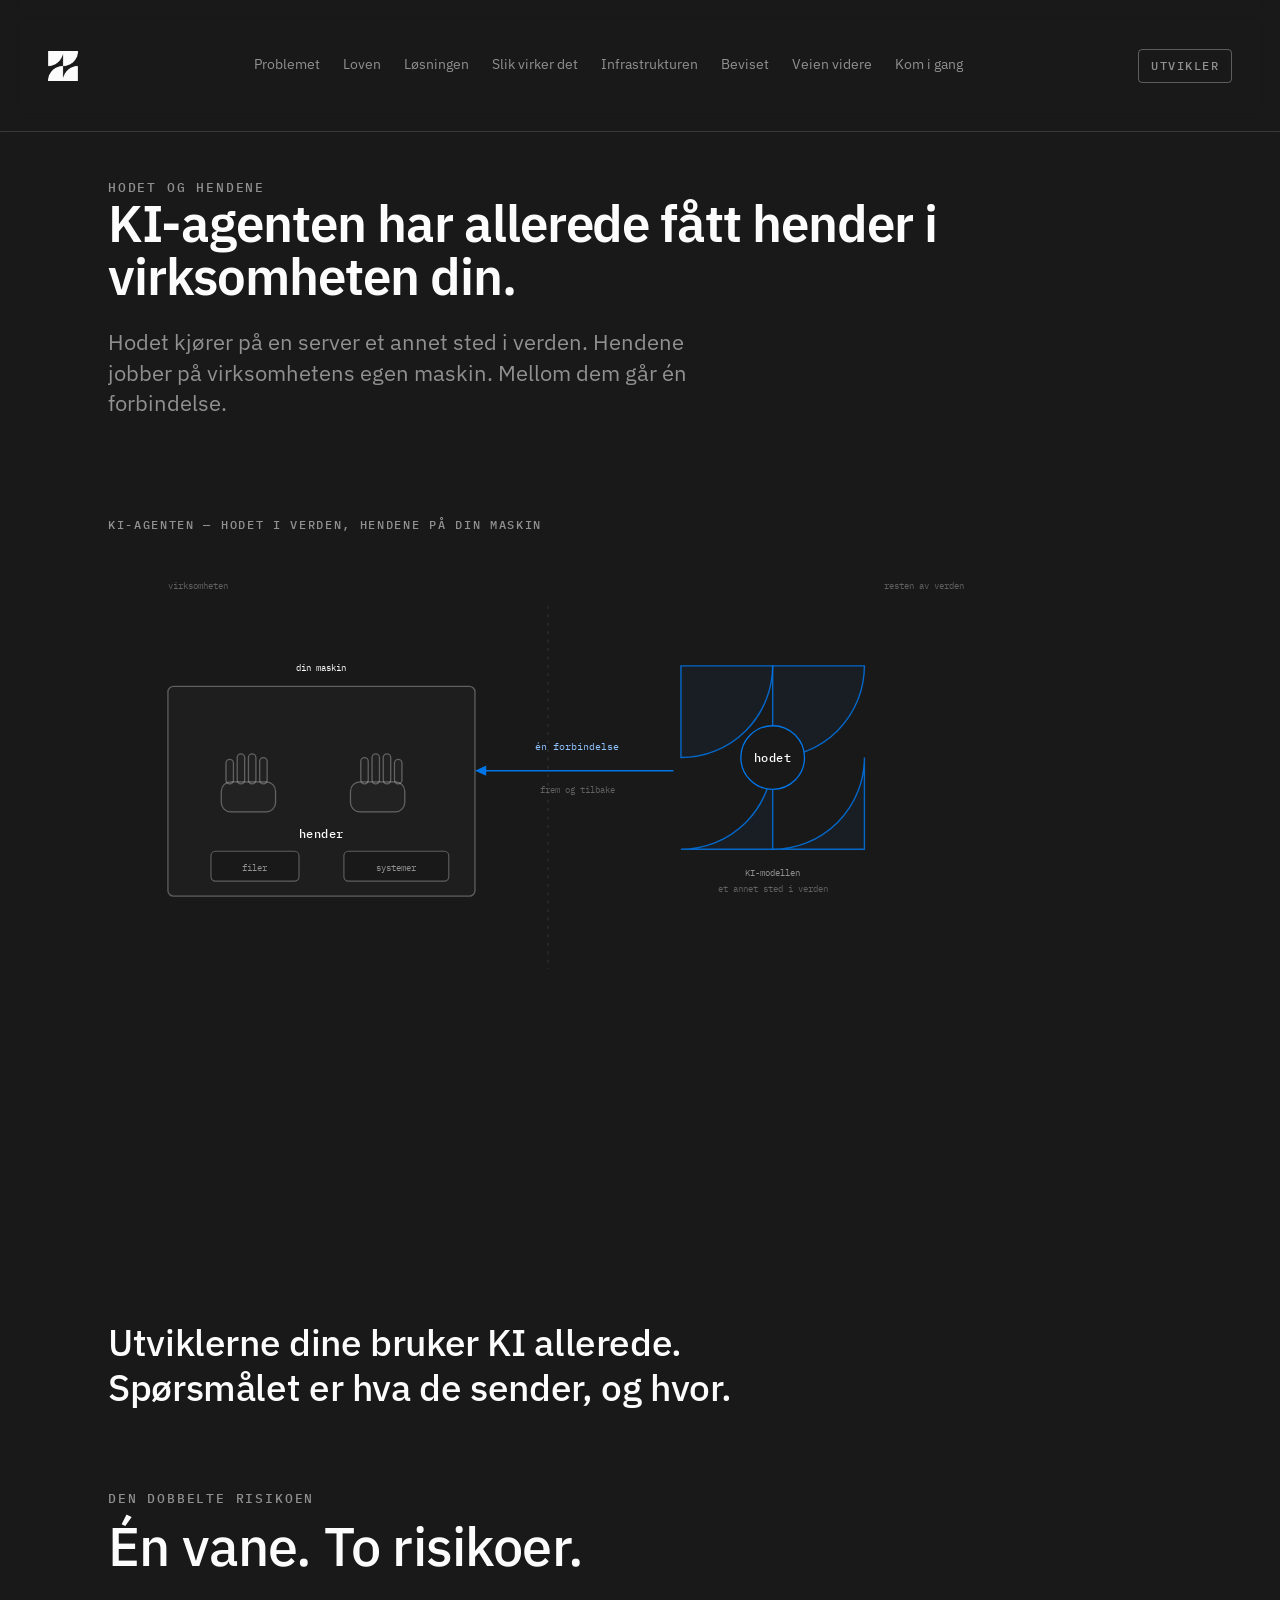
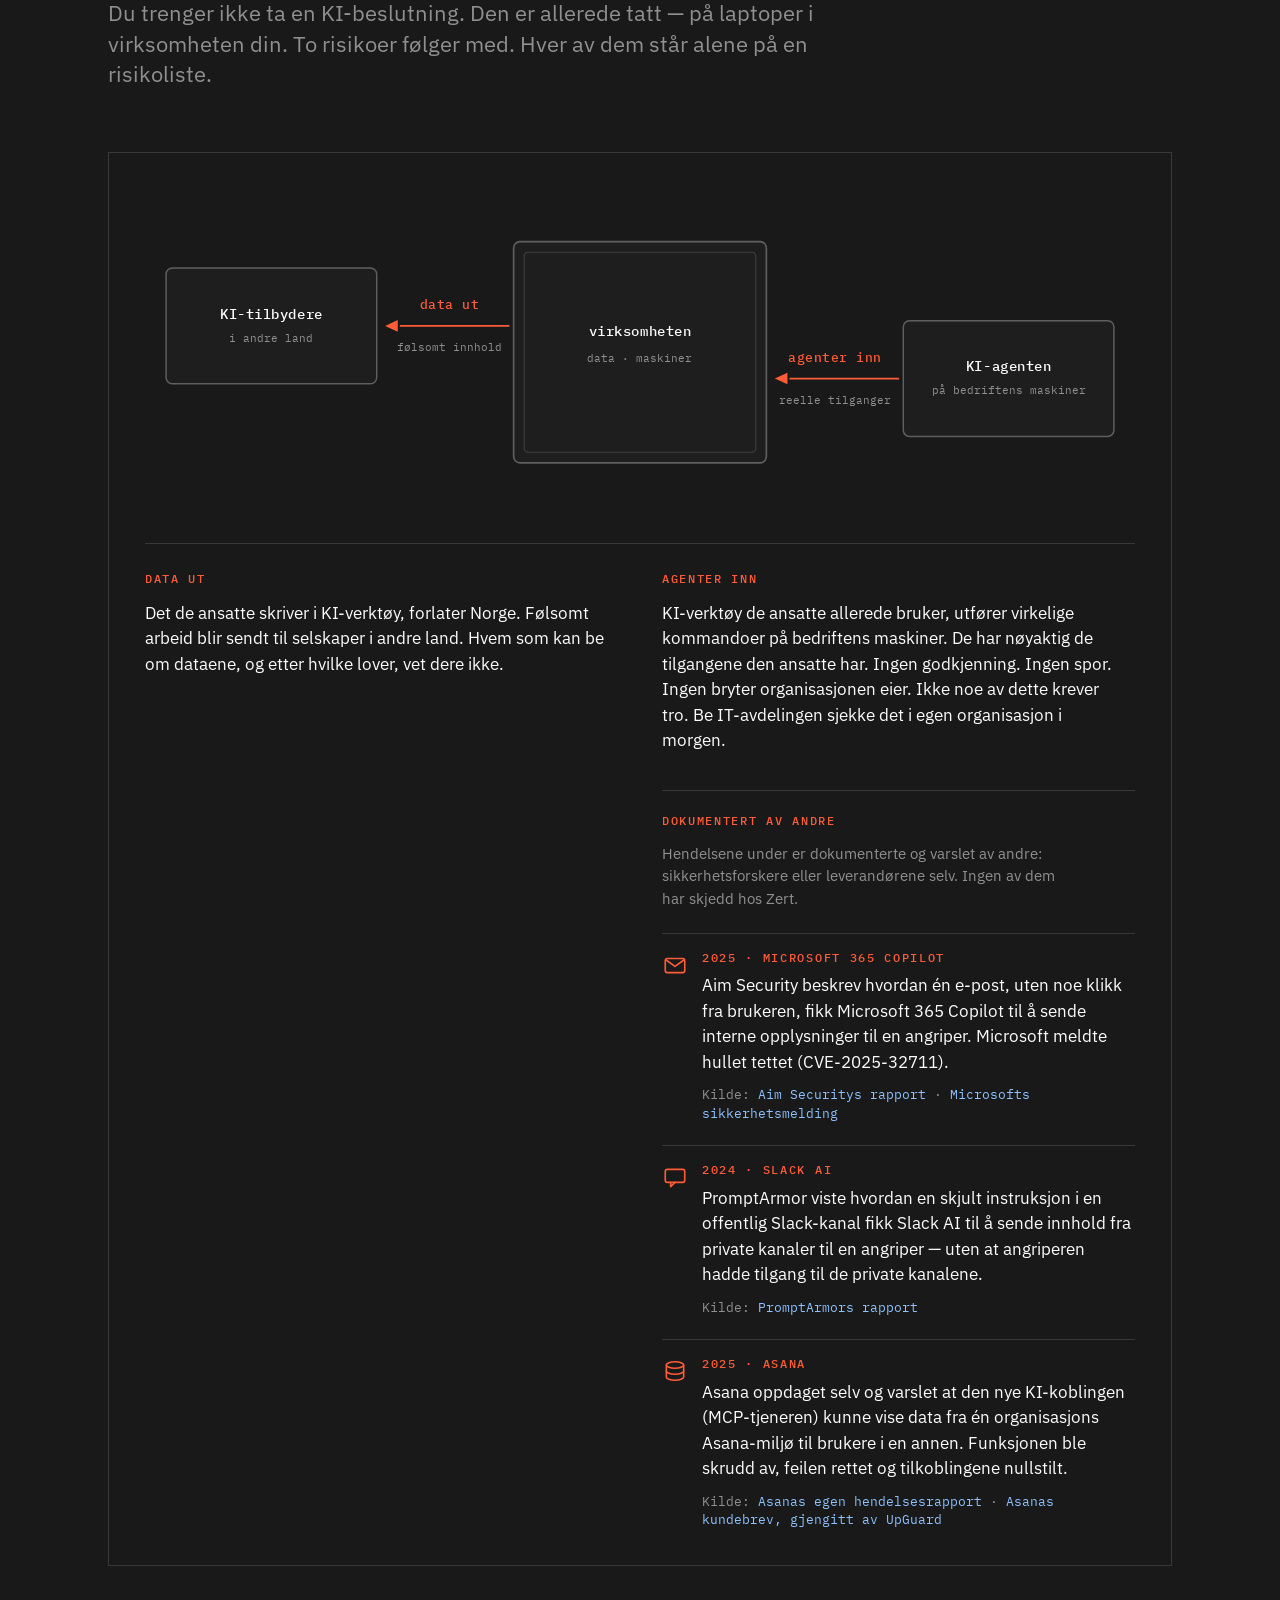
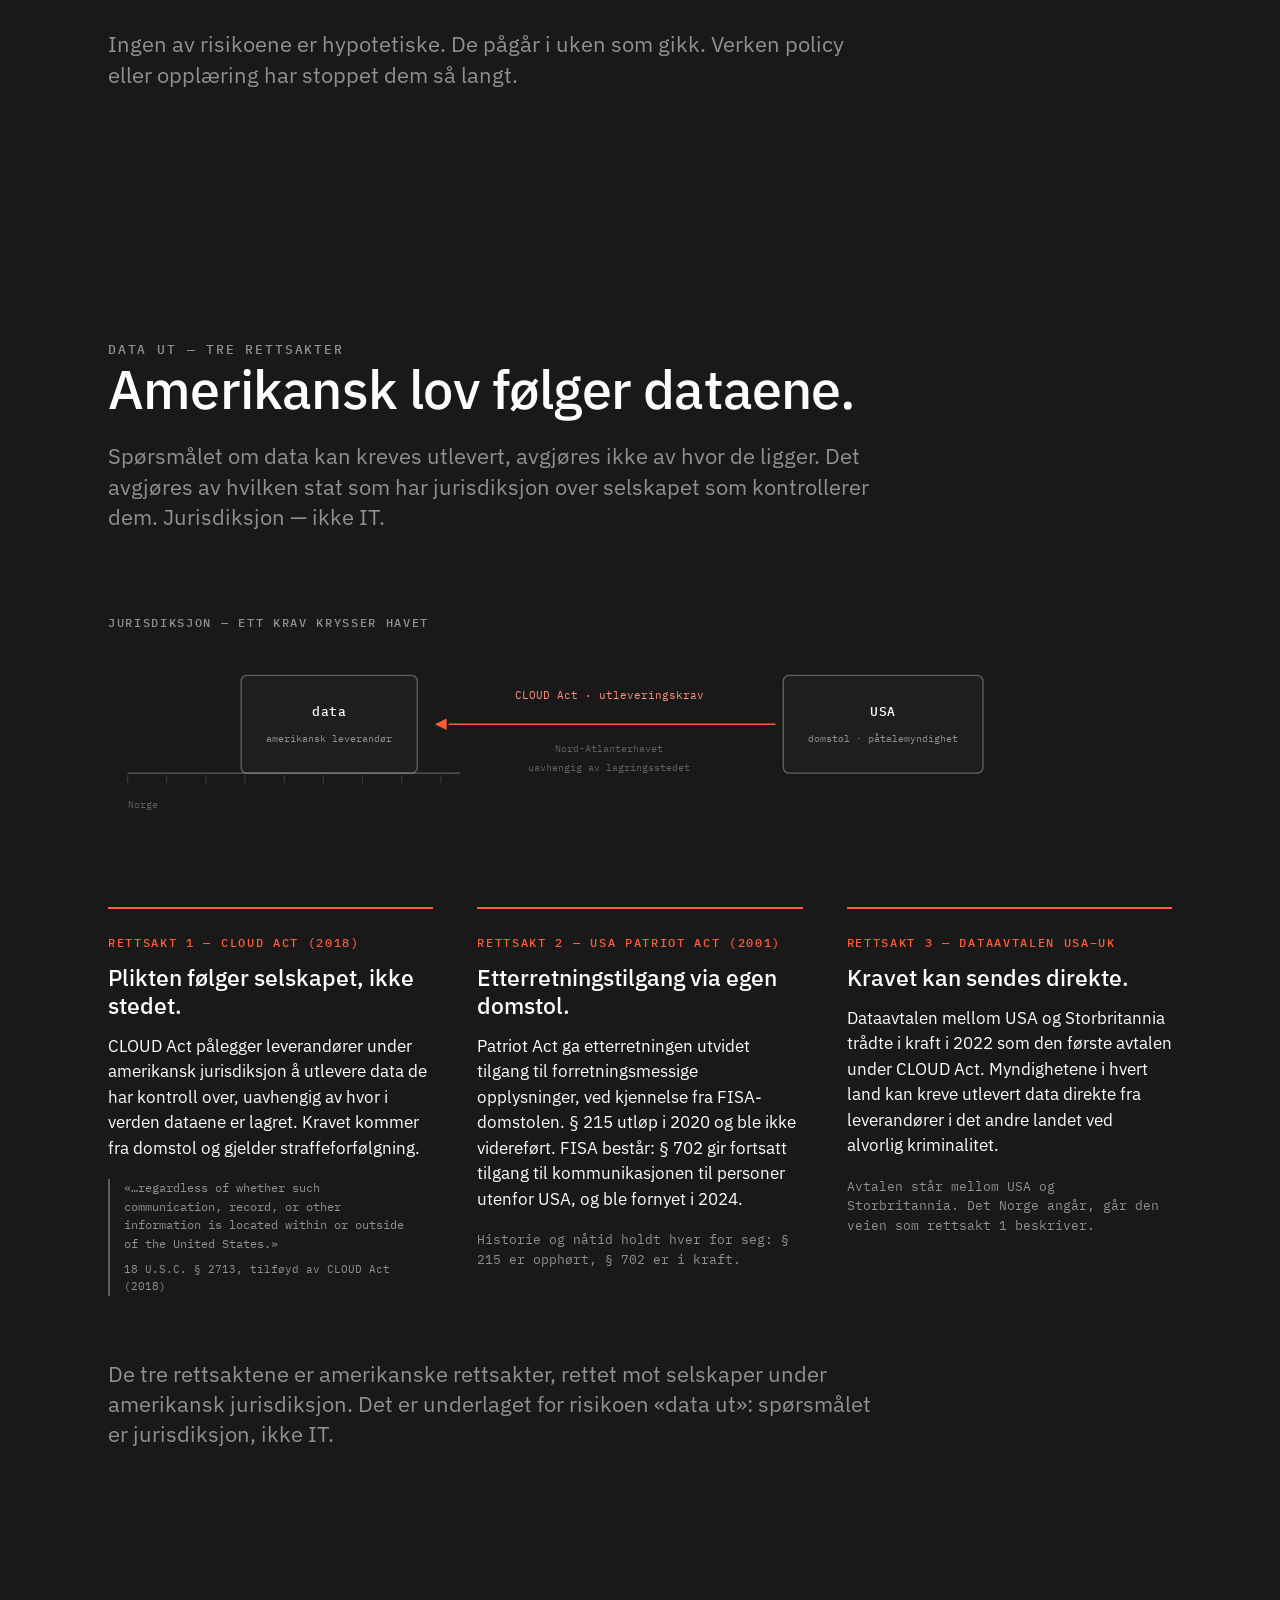
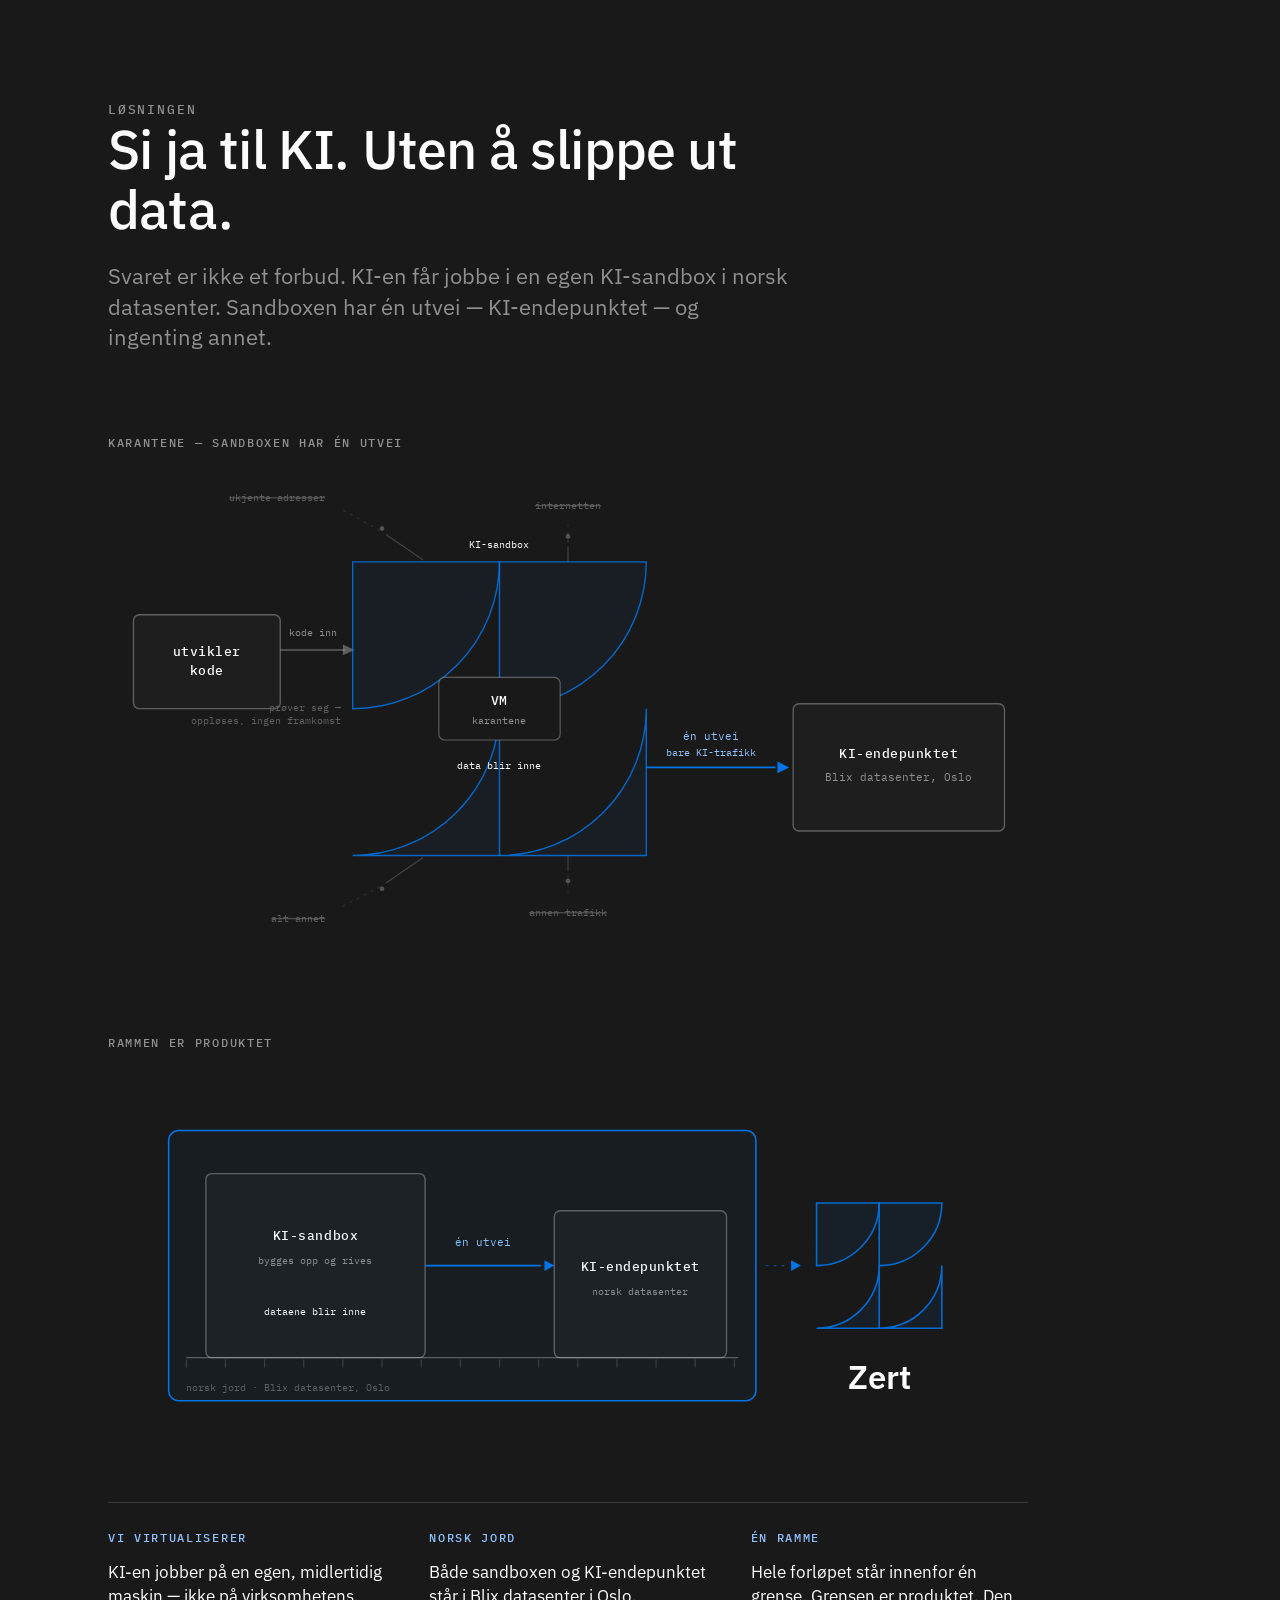
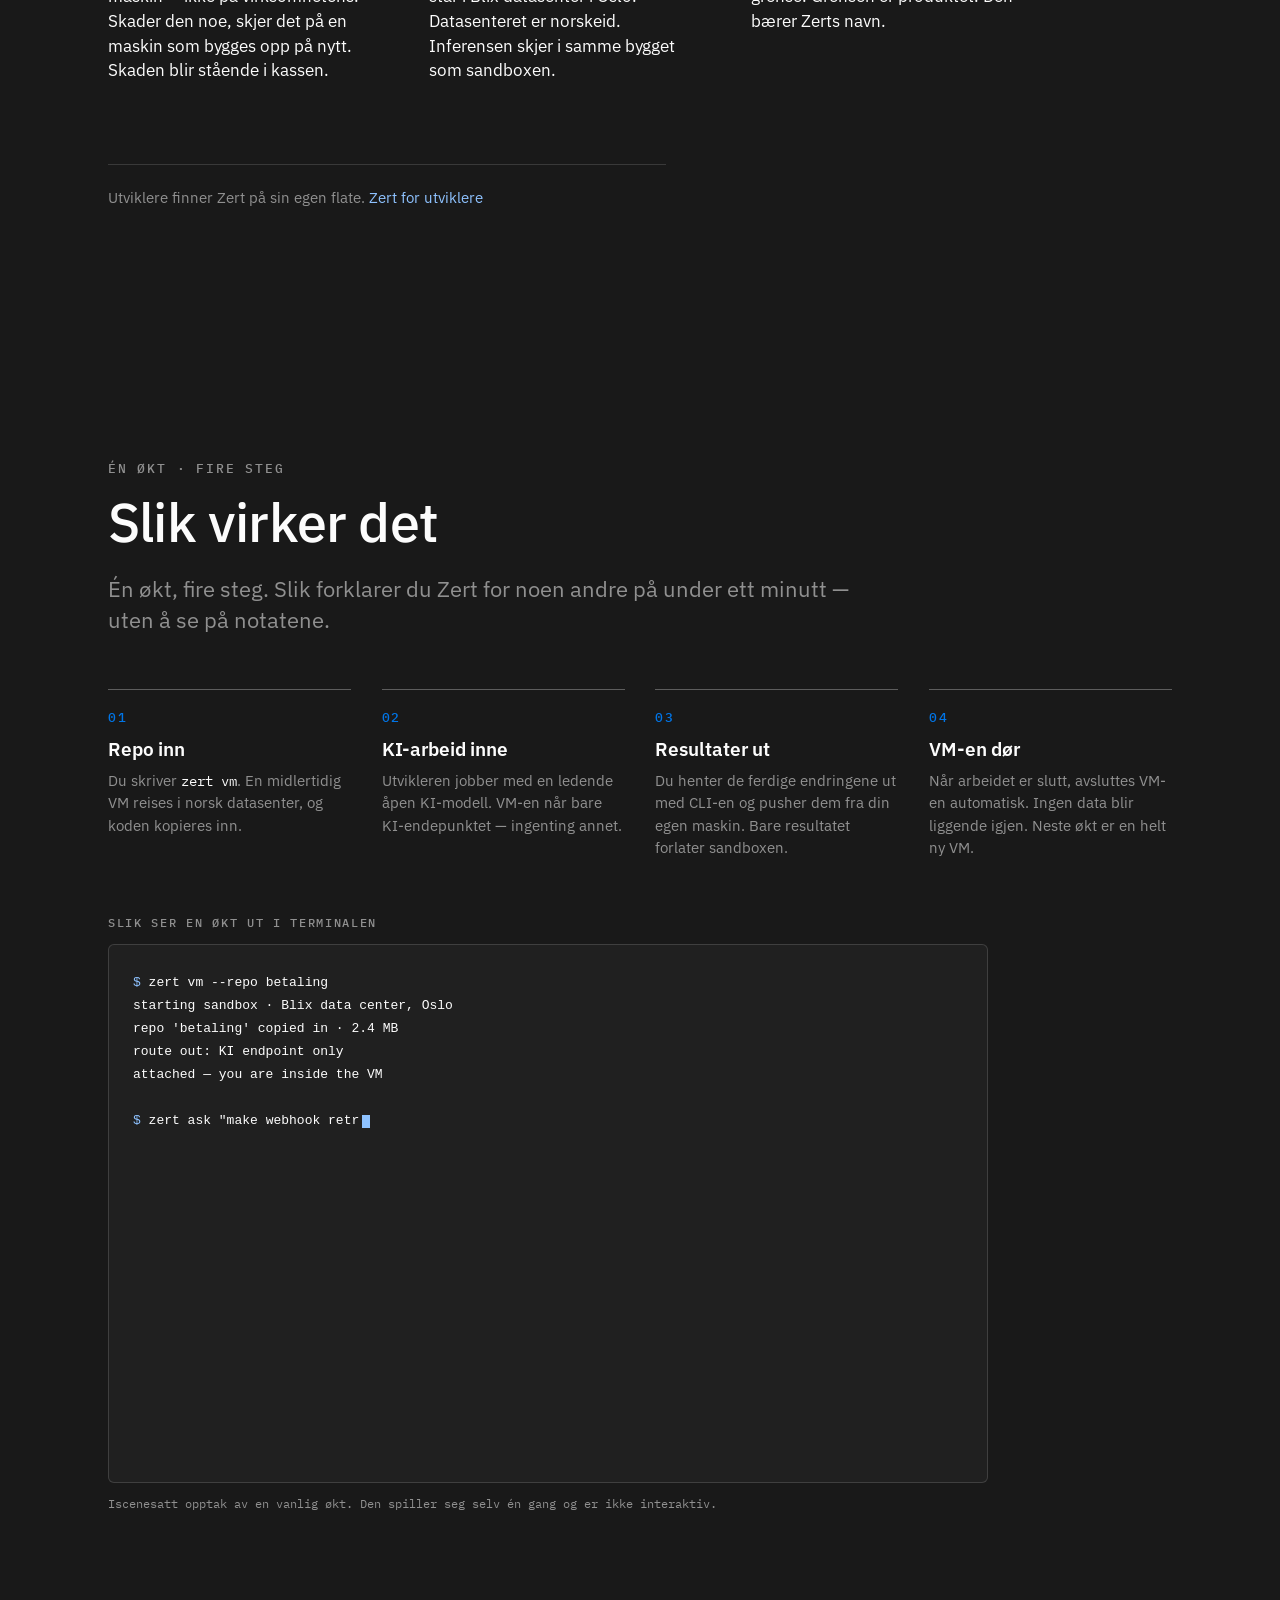
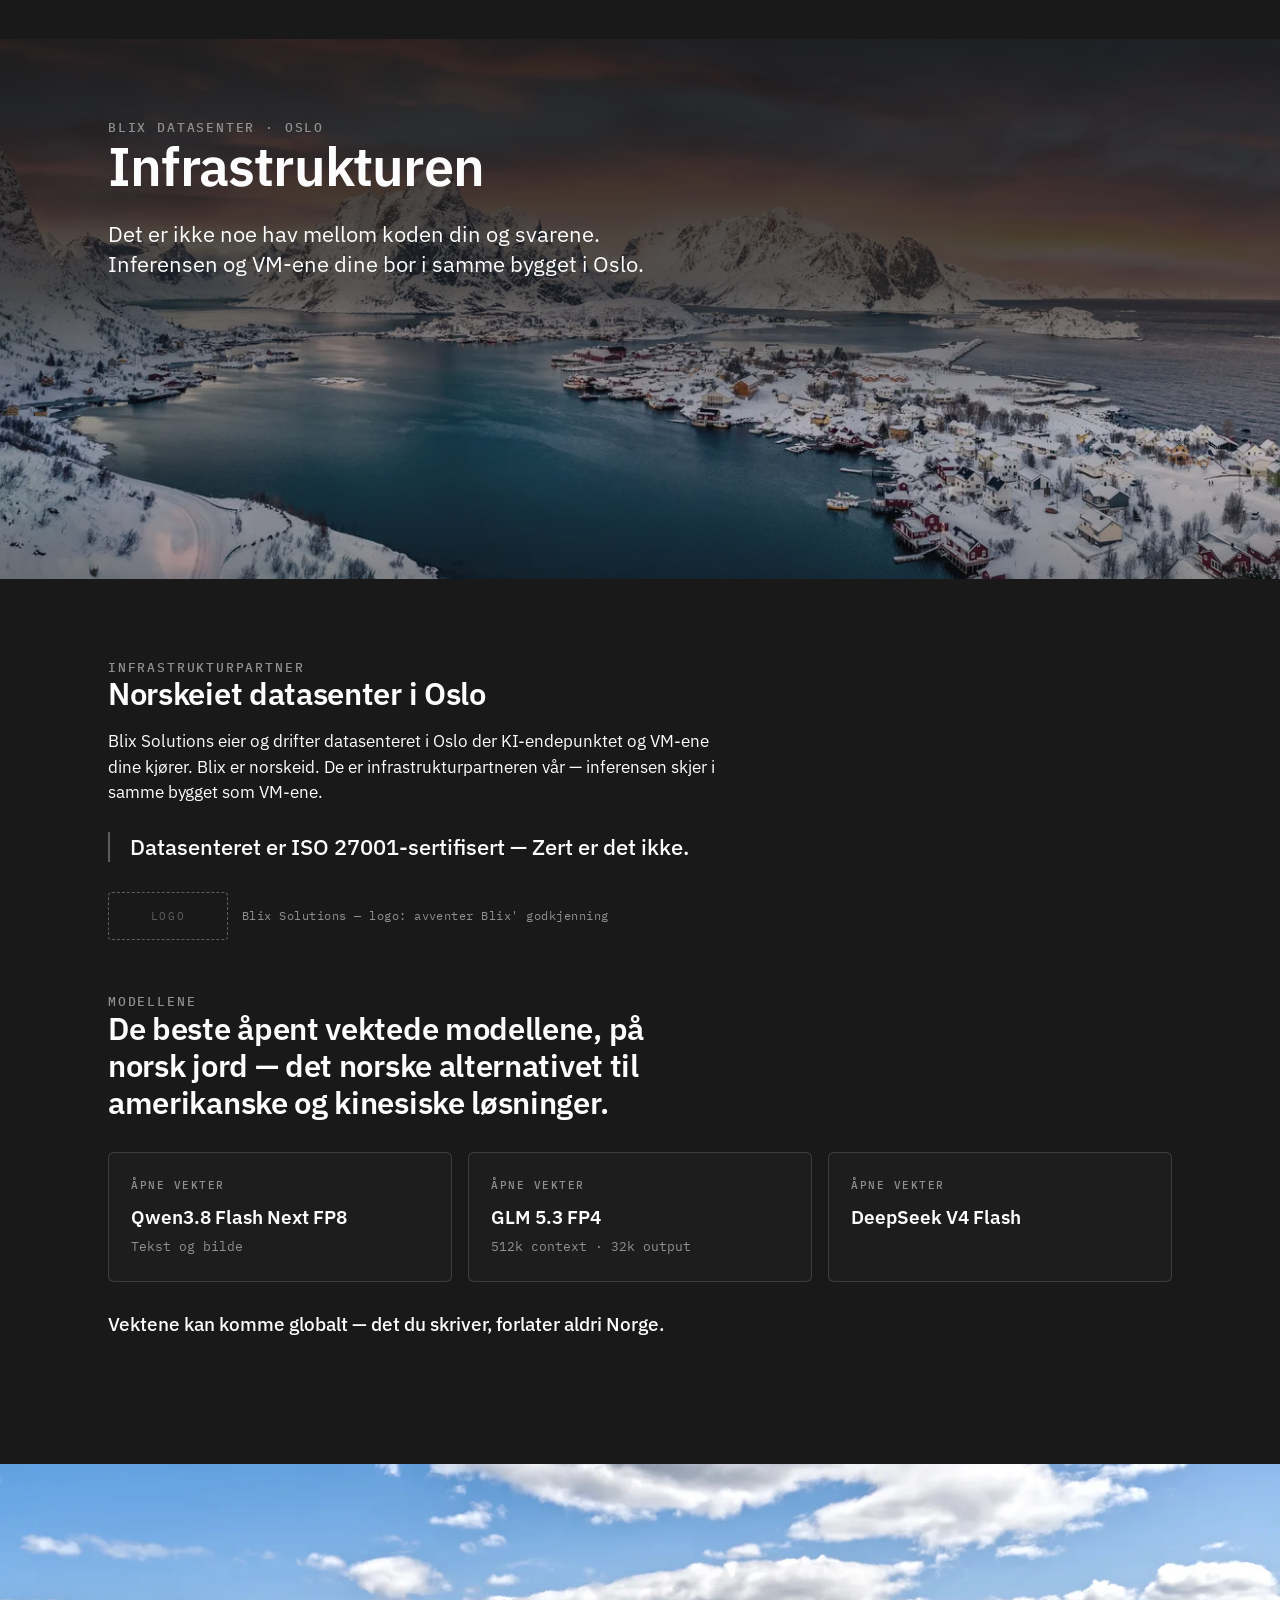
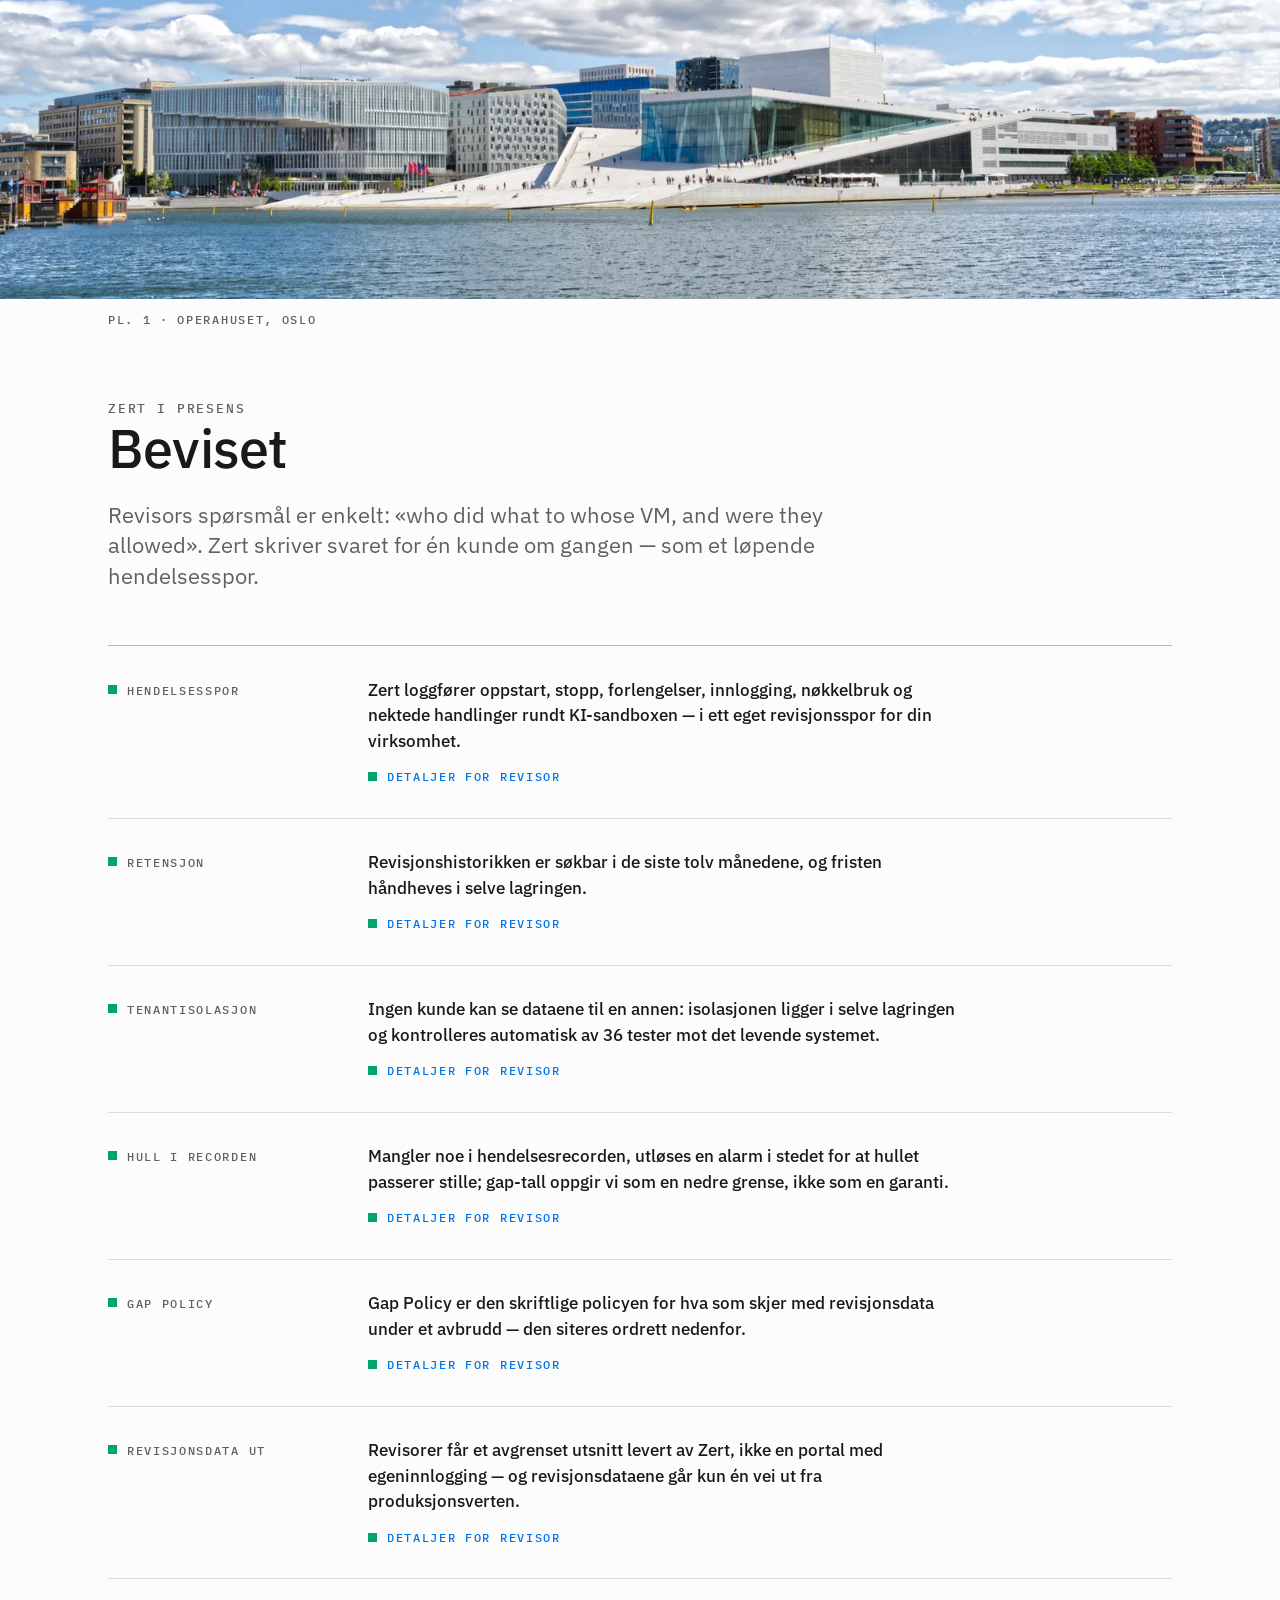
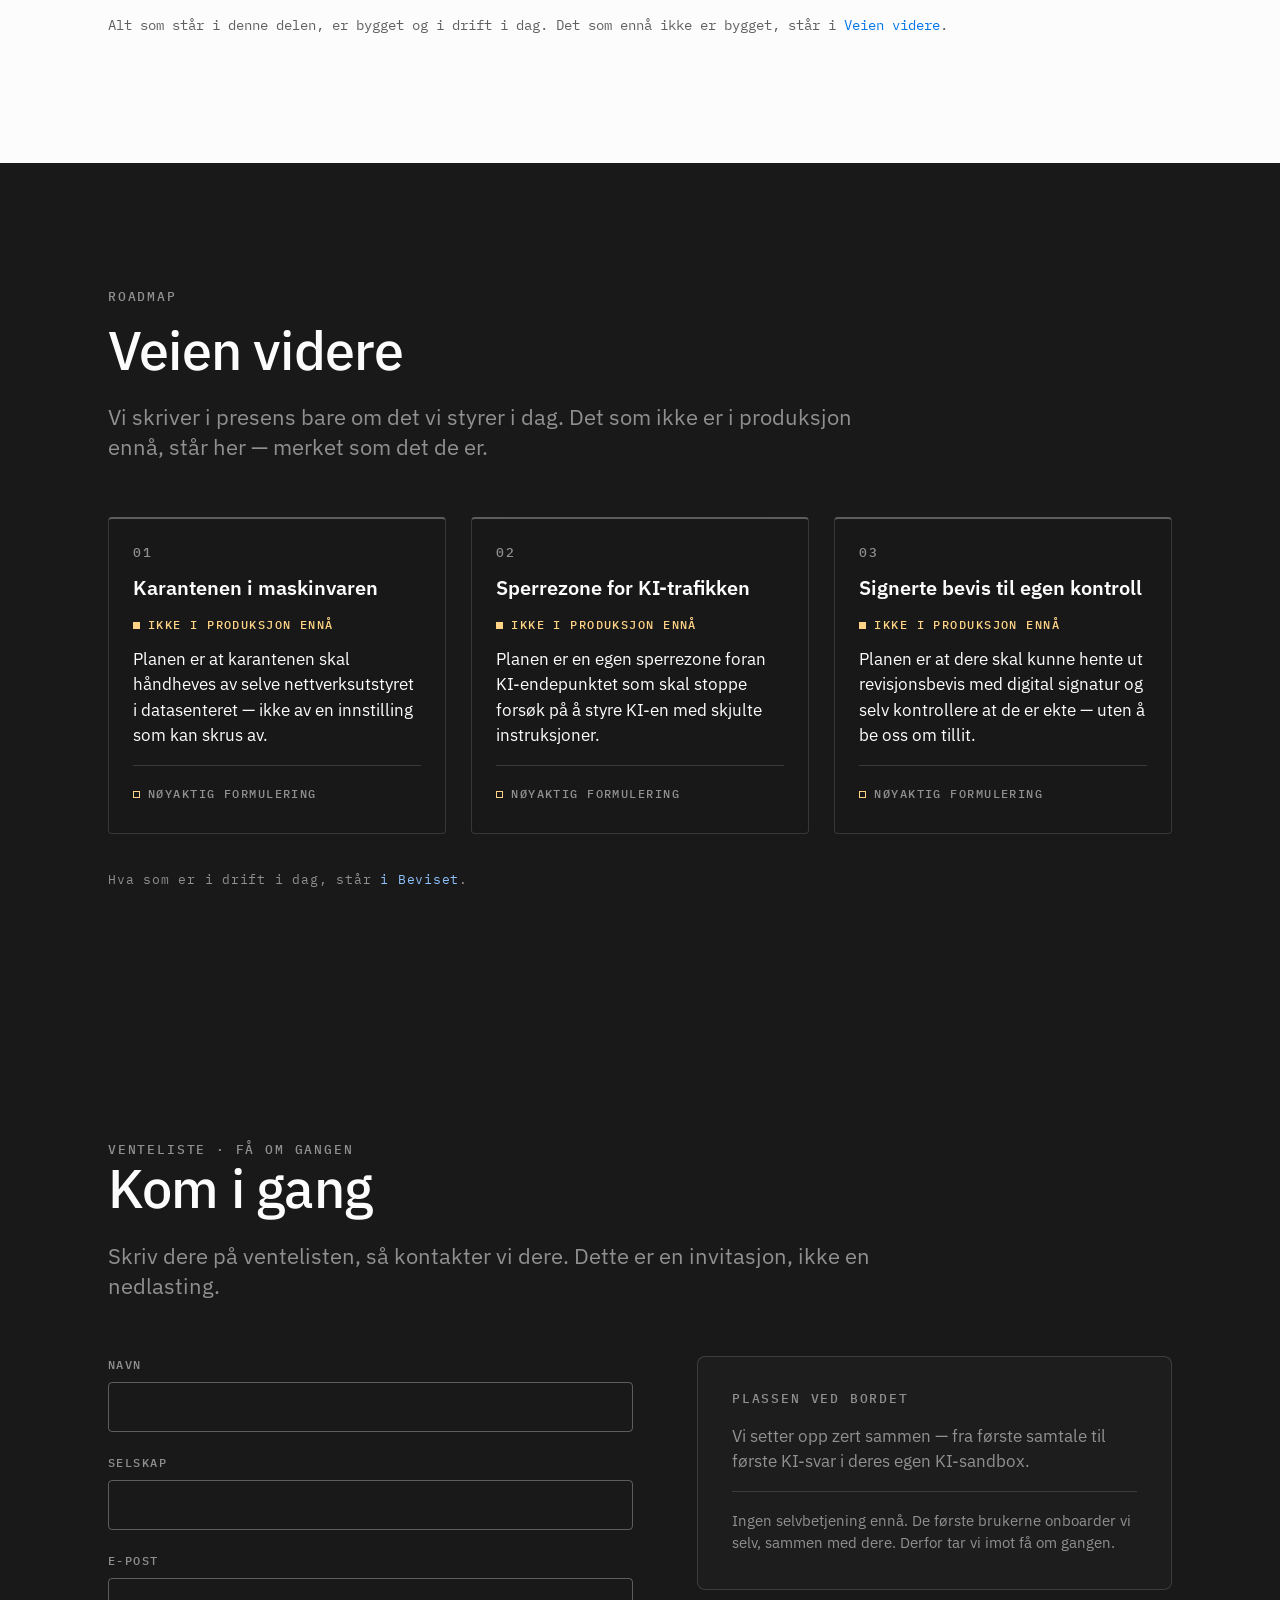
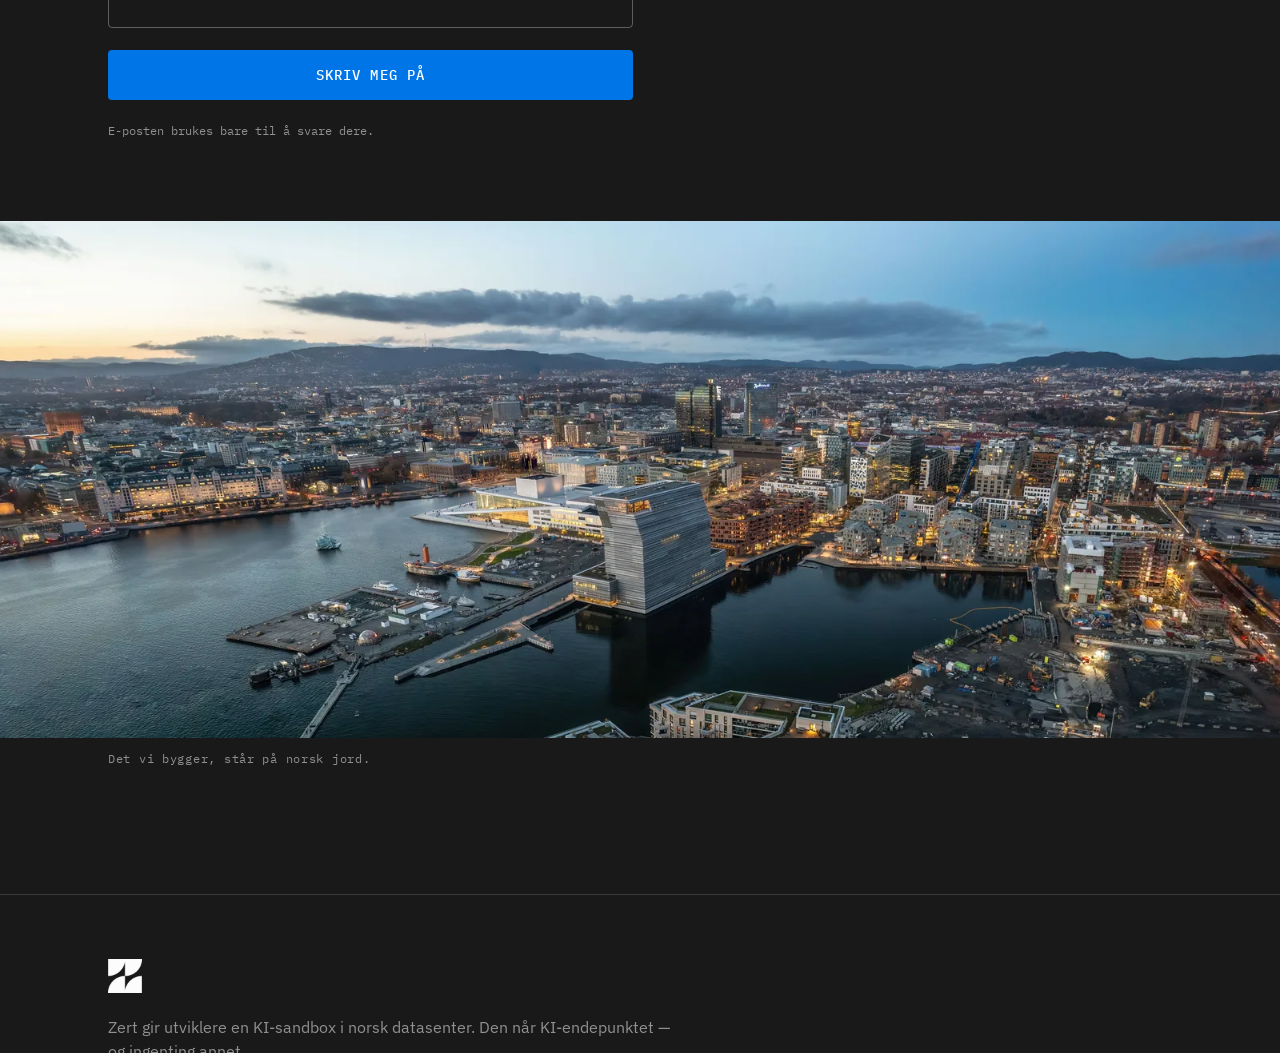
==== index.html @ f17e3026 "Merge ticket/21-losning: losningen act — earned claim, karantene, the Zert border" ====
<!DOCTYPE html>
<html lang="nb">
<head>
  <meta charset="utf-8">
  <meta name="viewport" content="width=device-width, initial-scale=1">
  <title>Zert — KI-agenten i virksomheten din. Karantene på norsk jord.</title>
  <meta name="description" content="KI-agenter jobber allerede på virksomhetens egne maskiner. Zert gir utviklerne en KI-sandbox i norsk datasenter. Den når KI-endepunktet — og ingenting annet.">
  <link rel="canonical" href="https://zert.no/">
  <meta property="og:type" content="website">
  <meta property="og:site_name" content="Zert">
  <meta property="og:locale" content="nb_NO">
  <meta property="og:url" content="https://zert.no/">
  <meta property="og:title" content="Zert — KI-agenten i virksomheten din. Karantene på norsk jord.">
  <meta property="og:description" content="KI-agenter jobber allerede på virksomhetens egne maskiner. Zert gir utviklerne en KI-sandbox i norsk datasenter. Den når KI-endepunktet — og ingenting annet.">
  <meta property="og:image" content="https://zert.no/static/og-image.webp">
  <meta property="og:image:width" content="1200">
  <meta property="og:image:height" content="630">
  <meta property="og:image:alt" content="Zert — kjennemerke over flyfoto av et norsk fiskevær i kveldslys.">
  <meta name="twitter:card" content="summary_large_image">
  <meta name="twitter:title" content="Zert — KI-agenten i virksomheten din. Karantene på norsk jord.">
  <meta name="twitter:description" content="KI-agenter jobber allerede på virksomhetens egne maskiner. Zert gir utviklerne en KI-sandbox i norsk datasenter. Den når KI-endepunktet — og ingenting annet.">
  <meta name="twitter:image" content="https://zert.no/static/og-image.webp">
  <meta name="theme-color" content="#191919">
  <link rel="icon" type="image/png" href="static/Zert_Kjennemerke_DempetHvit.png">
  <link rel="stylesheet" href="style.css">
</head>
<body>
  <a class="skip-link" href="#hovedinnhold">Hopp til hovedinnhold</a>

  <header class="site-header">
    <a class="site-header__logo" href="#hero" aria-label="Zert — til toppen">
      <img src="static/Zert_Kjennemerke_DempetHvit.png" alt="Zert" width="44" height="44">
    </a>
    <nav class="site-nav" aria-label="Sider på nettstedet">
      <ul>
        <li><a href="#problemet">Problemet</a></li>
        <li><a href="#loven">Loven</a></li>
        <li><a href="#losningen">Løsningen</a></li>
        <li><a href="#slik-virker-det">Slik virker det</a></li>
        <li><a href="#infrastrukturen">Infrastrukturen</a></li>
        <li><a href="#beviset">Beviset</a></li>
        <li><a href="#veien-videre">Veien videre</a></li>
        <li><a href="#kom-i-gang">Kom i gang</a></li>
      </ul>
    </nav>
    <a class="site-header__flate" href="utvikler.html">Utvikler</a>
  </header>

  <noscript>
    <p class="noscript-note">Nettstedet er bygget for å leses uten JavaScript. Alle seksjoner og lenker fungerer som de er.</p>
  </noscript>

  <main id="hovedinnhold">

    <!-- ===== ACT:hero:start ===== -->
    <section id="hero" class="section section--hero" data-act="hero" aria-labelledby="hero-tittel">
      <div class="section__inner">
        <div class="hero__content" data-reveal-group>
          <p class="kicker" data-reveal>Hodet og hendene</p>
          <h1 class="hero__title" id="hero-tittel" data-reveal>KI-agenten har allerede fått hender i virksomheten din.</h1>
          <p class="hero__ingress ingress" data-reveal>Hodet kjører på en server et annet sted i verden. Hendene jobber på virksomhetens egen maskin. Mellom dem går én forbindelse.</p>
        </div>

        <!-- Hodet/hender-diagrammet (ticket #17): KI-agenten som scene. -->
        <figure class="hero__figure hero__figure--scene" data-reveal-group>
          <figcaption class="hero__figure-label" data-reveal>KI-agenten — hodet i verden, hendene på din maskin</figcaption>

          <div class="hero__agendiagram" data-reveal>

            <!-- Bred variant (desktop): hodet i verden til høyre, hender på
                 virksomhetens maskin til venstre, én forbindelse over grensen. -->
            <svg class="agent agent--wide" viewBox="0 0 940 500" role="img" focusable="false"
                 aria-labelledby="agent-breed-t agent-breed-d">
              <title id="agent-breed-t">KI-agenten: hodet et annet sted i verden, hendene på din maskin</title>
              <desc id="agent-breed-d">En KI-agent er hodet — selve KI-modellen — som kjører på en server et annet sted i verden, og programmet som gir den hender på virksomhetens egen maskin. Hendene arbeider i filer og systemer der. Mellom hodet og hendene går én eneste forbindelse, frem og tilbake.</desc>

              <text class="agent__text agent__text--micro agent__text--muted d-fade" style="--d:100ms" x="64" y="46">virksomheten</text>
              <text class="agent__text agent__text--micro agent__text--muted d-fade" style="--d:600ms" x="914" y="46" text-anchor="end">resten av verden</text>
              <line class="agent__grense d-fade" style="--d:550ms" x1="470" y1="64" x2="470" y2="452"/>

              <!-- Hendene: på virksomhetens egen maskin -->
              <g>
                <rect class="agent__maskin d-draw" pathLength="100" x="64" y="150" width="328" height="224" rx="6"/>
                <text class="agent__text agent__text--micro agent__text--strong d-fade" style="--d:150ms" x="228" y="134" text-anchor="middle">din maskin</text>
              </g>
              <g class="agent__hand">
                <rect class="d-draw" pathLength="100" x="126" y="228" width="8" height="26" rx="4"/>
                <rect class="d-draw" style="--d:40ms" pathLength="100" x="138" y="222" width="8" height="32" rx="4"/>
                <rect class="d-draw" style="--d:80ms" pathLength="100" x="150" y="222" width="8" height="32" rx="4"/>
                <rect class="d-draw" style="--d:120ms" pathLength="100" x="162" y="226" width="8" height="28" rx="4"/>
                <rect class="d-draw" style="--d:160ms" pathLength="100" x="121" y="252" width="58" height="32" rx="10"/>
              </g>
              <g class="agent__hand">
                <rect class="d-draw" style="--d:140ms" pathLength="100" x="270" y="226" width="8" height="28" rx="4"/>
                <rect class="d-draw" style="--d:180ms" pathLength="100" x="282" y="222" width="8" height="32" rx="4"/>
                <rect class="d-draw" style="--d:220ms" pathLength="100" x="294" y="222" width="8" height="32" rx="4"/>
                <rect class="d-draw" style="--d:260ms" pathLength="100" x="306" y="228" width="8" height="26" rx="4"/>
                <rect class="d-draw" style="--d:300ms" pathLength="100" x="259" y="252" width="58" height="32" rx="10"/>
              </g>
              <text class="agent__text agent__text--node d-fade" style="--d:480ms" x="228" y="312" text-anchor="middle">hender</text>
              <g>
                <rect class="agent__chip d-draw" style="--d:420ms" pathLength="100" x="110" y="326" width="94" height="32" rx="5"/>
                <text class="agent__text agent__text--micro d-fade" style="--d:560ms" x="157" y="347" text-anchor="middle">filer</text>
                <rect class="agent__chip d-draw" style="--d:460ms" pathLength="100" x="252" y="326" width="112" height="32" rx="5"/>
                <text class="agent__text agent__text--micro d-fade" style="--d:600ms" x="308" y="347" text-anchor="middle">systemer</text>
              </g>

              <!-- Hodet: designelementet et annet sted i verden -->
              <g transform="translate(612 128) scale(0.245)">
                <path class="agent__blad d-draw" pathLength="100" d="M0 0 H400 A400 400 0 0 1 0 400 Z"/>
                <path class="agent__blad d-draw" style="--d:60ms" pathLength="100" d="M400 0 H800 A400 400 0 0 1 400 400 Z"/>
                <path class="agent__blad d-draw" style="--d:100ms" pathLength="100" d="M400 400 V800 H0 A400 400 0 0 0 400 400 Z"/>
                <path class="agent__blad d-draw" style="--d:140ms" pathLength="100" d="M800 400 V800 H400 A400 400 0 0 0 800 400 Z"/>
              </g>
              <g>
                <circle class="agent__kjerne d-draw" style="--d:760ms" pathLength="100" cx="710" cy="226" r="34"/>
                <text class="agent__text agent__text--node d-fade" style="--d:880ms" x="710" y="231" text-anchor="middle">hodet</text>
                <text class="agent__text agent__text--micro d-fade" style="--d:920ms" x="710" y="352" text-anchor="middle">KI-modellen</text>
                <text class="agent__text agent__text--micro agent__text--muted d-fade" style="--d:960ms" x="710" y="370" text-anchor="middle">et annet sted i verden</text>
              </g>

              <!-- Én forbindelse mellom hodet og hendene -->
              <g>
                <line class="agent__linje d-draw" style="--d:1020ms" pathLength="100" x1="398" y1="240" x2="604" y2="240"/>
                <path class="agent__pil d-fade" style="--d:1280ms" d="M404 234.5 L392 240 L404 245.5 Z"/>
                <text class="agent__text agent__text--led d-fade" style="--d:1240ms" x="501" y="218" text-anchor="middle">én forbindelse</text>
                <text class="agent__text agent__text--micro agent__text--muted d-fade" style="--d:1280ms" x="501" y="264" text-anchor="middle">frem og tilbake</text>
                <circle class="agent__puls" style="--px:-198px; --d:1300ms" cx="602" cy="240" r="3.5"/>
              </g>
            </svg>

            <!-- Smal variant (mobil): samme historie, loddrett forløp —
                 hodet øverst, grensen under, maskinen med hendene nederst. -->
            <svg class="agent agent--tall" viewBox="-8 0 356 660" role="img" focusable="false"
                 aria-labelledby="agent-smal-t agent-smal-d">
              <title id="agent-smal-t">KI-agenten: hodet et annet sted i verden, hendene på din maskin</title>
              <desc id="agent-smal-d">En KI-agent er hodet — selve KI-modellen — som kjører på en server et annet sted i verden, og programmet som gir den hender på virksomhetens egen maskin. Hendene arbeider i filer og systemer der. Mellom hodet og hendene går én eneste forbindelse, frem og tilbake.</desc>

              <text class="agent__text agent__text--micro agent__text--muted d-fade" style="--d:600ms" x="170" y="30" text-anchor="middle">resten av verden</text>

              <g transform="translate(90 48) scale(0.2)">
                <path class="agent__blad d-draw" pathLength="100" d="M0 0 H400 A400 400 0 0 1 0 400 Z"/>
                <path class="agent__blad d-draw" style="--d:60ms" pathLength="100" d="M400 0 H800 A400 400 0 0 1 400 400 Z"/>
                <path class="agent__blad d-draw" style="--d:100ms" pathLength="100" d="M400 400 V800 H0 A400 400 0 0 0 400 400 Z"/>
                <path class="agent__blad d-draw" style="--d:140ms" pathLength="100" d="M800 400 V800 H400 A400 400 0 0 0 800 400 Z"/>
              </g>
              <g>
                <circle class="agent__kjerne d-draw" style="--d:760ms" pathLength="100" cx="170" cy="128" r="30"/>
                <text class="agent__text agent__text--node d-fade" style="--d:880ms" x="170" y="133" text-anchor="middle">hodet</text>
                <text class="agent__text agent__text--micro d-fade" style="--d:920ms" x="170" y="232" text-anchor="middle">KI-modellen</text>
                <text class="agent__text agent__text--micro agent__text--muted d-fade" style="--d:960ms" x="170" y="250" text-anchor="middle">et annet sted i verden</text>
              </g>

              <line class="agent__grense d-fade" style="--d:550ms" x1="8" y1="280" x2="332" y2="280"/>

              <g>
                <line class="agent__linje d-draw" style="--d:1020ms" pathLength="100" x1="170" y1="292" x2="170" y2="374"/>
                <path class="agent__pil d-fade" style="--d:1280ms" d="M164.5 376 L170 388 L175.5 376 Z"/>
                <text class="agent__text agent__text--led d-fade" style="--d:1240ms" x="184" y="326">én forbindelse</text>
                <text class="agent__text agent__text--micro agent__text--muted d-fade" style="--d:1280ms" x="184" y="344">frem og tilbake</text>
                <circle class="agent__puls" style="--py:88px; --d:1300ms" cx="170" cy="294" r="3.5"/>
              </g>

              <g>
                <rect class="agent__maskin d-draw" pathLength="100" x="40" y="400" width="260" height="212" rx="6"/>
                <text class="agent__text agent__text--micro agent__text--strong d-fade" style="--d:150ms" x="170" y="426" text-anchor="middle">din maskin</text>
              </g>
              <g class="agent__hand">
                <rect class="d-draw" pathLength="100" x="89" y="446" width="7" height="22" rx="3.5"/>
                <rect class="d-draw" style="--d:40ms" pathLength="100" x="99" y="441" width="7" height="27" rx="3.5"/>
                <rect class="d-draw" style="--d:80ms" pathLength="100" x="109" y="441" width="7" height="27" rx="3.5"/>
                <rect class="d-draw" style="--d:120ms" pathLength="100" x="119" y="444" width="7" height="24" rx="3.5"/>
                <rect class="d-draw" style="--d:160ms" pathLength="100" x="85" y="466" width="50" height="28" rx="9"/>
              </g>
              <g class="agent__hand">
                <rect class="d-draw" style="--d:140ms" pathLength="100" x="213" y="444" width="7" height="24" rx="3.5"/>
                <rect class="d-draw" style="--d:180ms" pathLength="100" x="223" y="441" width="7" height="27" rx="3.5"/>
                <rect class="d-draw" style="--d:220ms" pathLength="100" x="233" y="441" width="7" height="27" rx="3.5"/>
                <rect class="d-draw" style="--d:260ms" pathLength="100" x="243" y="446" width="7" height="22" rx="3.5"/>
                <rect class="d-draw" style="--d:300ms" pathLength="100" x="205" y="466" width="50" height="28" rx="9"/>
              </g>
              <text class="agent__text agent__text--node d-fade" style="--d:480ms" x="170" y="518" text-anchor="middle">hender</text>
              <g>
                <rect class="agent__chip d-draw" style="--d:420ms" pathLength="100" x="72" y="532" width="86" height="30" rx="5"/>
                <text class="agent__text agent__text--micro d-fade" style="--d:560ms" x="115" y="552" text-anchor="middle">filer</text>
                <rect class="agent__chip d-draw" style="--d:460ms" pathLength="100" x="186" y="532" width="102" height="30" rx="5"/>
                <text class="agent__text agent__text--micro d-fade" style="--d:600ms" x="237" y="552" text-anchor="middle">systemer</text>
              </g>
            </svg>

          </div>
        </figure>
        <!-- /Hodet/hender-diagrammet (ticket #17) -->

      </div>
    </section>
    <!-- ===== /ACT:hero ===== -->

    <!-- ===== ACT:problemet:start ===== -->
    <section id="problemet" class="section section--problemet" data-act="problemet" aria-labelledby="problemet-tittel">
      <div class="section__inner" data-reveal-group>
        <p class="problemet__led" data-reveal>Utviklerne dine bruker KI allerede. Spørsmålet er hva de sender, og hvor.</p>

        <div class="problemet__hode">
          <p class="kicker" data-reveal>Den dobbelte risikoen</p>
          <h2 class="section__title" id="problemet-tittel" data-reveal>Én vane. To risikoer.</h2>
          <p class="ingress" data-reveal>Du trenger ikke ta en KI-beslutning. Den er allerede tatt — på laptoper i virksomheten din. To risikoer følger med. Hver av dem står alene på en risikoliste.</p>
        </div>

        <figure class="problemet__ramme" data-reveal-group>
          <div class="problemet__diagram" data-reveal>

            <!-- Bred variant (desktop): ett bilde, to piler over virksomhetens
                 grense. Data ut tegnes først (styrets egen bekymring leder),
                 så agenter inn. -->
            <svg class="pilediagram pilediagram--wide" viewBox="0 0 940 310" role="img" focusable="false"
                 aria-labelledby="piler-breed-t piler-breed-d">
              <title id="piler-breed-t">Den dobbelte risikoen: data ut og agenter inn</title>
              <desc id="piler-breed-d">Mitt i bildet er virksomheten: egen data, egne maskiner, egne ansatte. Den første pilen, data ut, går fra virksomheten og ut til KI-tilbydere i andre land: følsomt innhold sendes ut. Den andre pilen, agenter inn, går inn i virksomheten fra KI-agenten, som kjører på bedriftens egne maskiner og utfører kommandoer med reelle tilganger.</desc>

              <!-- Virksomheten: grensen begge pilene krysser -->
              <g>
                <rect class="pilediagram__node pilediagram__node--org d-draw" pathLength="100" x="350" y="50" width="240" height="210" rx="6"/>
                <rect class="pilediagram__seam d-draw" style="--d:60ms" pathLength="100" x="360" y="60" width="220" height="190" rx="4"/>
                <text class="pilediagram__text pilediagram__text--node d-fade" style="--d:150ms" x="470" y="140" text-anchor="middle">virksomheten</text>
                <text class="pilediagram__text pilediagram__text--micro d-fade" style="--d:200ms" x="470" y="164" text-anchor="middle">data · maskiner</text>
              </g>

              <!-- Pil 1: data ut — virksomheten -> utenlandske tilbyder -->
              <g>
                <rect class="pilediagram__node d-draw" style="--d:150ms" pathLength="100" x="20" y="75" width="200" height="110" rx="6"/>
                <text class="pilediagram__text pilediagram__text--node d-fade" style="--d:300ms" x="120" y="123" text-anchor="middle">KI-tilbydere</text>
                <text class="pilediagram__text pilediagram__text--micro d-fade" style="--d:340ms" x="120" y="145" text-anchor="middle">i andre land</text>
                <line class="pilediagram__pil d-draw" style="--d:300ms" pathLength="100" x1="346" y1="130" x2="242" y2="130"/>
                <path class="pilediagram__spiss d-fade" style="--d:620ms" d="M240 124.5 L228 130 L240 135.5 Z"/>
                <text class="pilediagram__text pilediagram__text--pil d-fade" style="--d:560ms" x="289" y="114" text-anchor="middle">data ut</text>
                <text class="pilediagram__text pilediagram__text--micro d-fade" style="--d:610ms" x="289" y="154" text-anchor="middle">følsomt innhold</text>
              </g>

              <!-- Pil 2: agenter inn — KI-agenten -> inn i virksomheten -->
              <g>
                <rect class="pilediagram__node d-draw" style="--d:800ms" pathLength="100" x="720" y="125" width="200" height="110" rx="6"/>
                <text class="pilediagram__text pilediagram__text--node d-fade" style="--d:950ms" x="820" y="173" text-anchor="middle">KI-agenten</text>
                <text class="pilediagram__text pilediagram__text--micro d-fade" style="--d:990ms" x="820" y="195" text-anchor="middle">på bedriftens maskiner</text>
                <line class="pilediagram__pil d-draw" style="--d:950ms" pathLength="100" x1="716" y1="180" x2="612" y2="180"/>
                <path class="pilediagram__spiss d-fade" style="--d:1270ms" d="M610 174.5 L598 180 L610 185.5 Z"/>
                <text class="pilediagram__text pilediagram__text--pil d-fade" style="--d:1210ms" x="655" y="164" text-anchor="middle">agenter inn</text>
                <text class="pilediagram__text pilediagram__text--micro d-fade" style="--d:1260ms" x="655" y="204" text-anchor="middle">reelle tilganger</text>
              </g>
            </svg>

            <!-- Smal variant (mobil): samme historie, loddrett forløp —
                 data ut øverst, agenter inn nederst -->
            <svg class="pilediagram pilediagram--tall" viewBox="0 0 356 520" role="img" focusable="false"
                 aria-labelledby="piler-smal-t piler-smal-d">
              <title id="piler-smal-t">Den dobbelte risikoen: data ut og agenter inn</title>
              <desc id="piler-smal-d">Mitt i bildet er virksomheten: egen data, egne maskiner, egne ansatte. Den første pilen, data ut, går fra virksomheten og ut til KI-tilbydere i andre land: følsomt innhold sendes ut. Den andre pilen, agenter inn, går inn i virksomheten fra KI-agenten, som kjører på bedriftens egne maskiner og utfører kommandoer med reelle tilganger.</desc>

              <g>
                <rect class="pilediagram__node d-draw" style="--d:150ms" pathLength="100" x="68" y="16" width="220" height="92" rx="6"/>
                <text class="pilediagram__text pilediagram__text--node d-fade" style="--d:300ms" x="178" y="56" text-anchor="middle">KI-tilbydere</text>
                <text class="pilediagram__text pilediagram__text--micro d-fade" style="--d:340ms" x="178" y="78" text-anchor="middle">i andre land</text>
              </g>

              <g>
                <line class="pilediagram__pil d-draw" style="--d:300ms" pathLength="100" x1="178" y1="202" x2="178" y2="126"/>
                <path class="pilediagram__spiss d-fade" style="--d:620ms" d="M172.5 124 L178 112 L183.5 124 Z"/>
                <text class="pilediagram__text pilediagram__text--pil d-fade" style="--d:560ms" x="192" y="152">data ut</text>
                <text class="pilediagram__text pilediagram__text--micro d-fade" style="--d:610ms" x="192" y="168">følsomt innhold</text>
              </g>

              <g>
                <rect class="pilediagram__node pilediagram__node--org d-draw" pathLength="100" x="68" y="206" width="220" height="124" rx="6"/>
                <rect class="pilediagram__seam d-draw" style="--d:60ms" pathLength="100" x="78" y="216" width="200" height="104" rx="4"/>
                <text class="pilediagram__text pilediagram__text--node d-fade" style="--d:150ms" x="178" y="258" text-anchor="middle">virksomheten</text>
                <text class="pilediagram__text pilediagram__text--micro d-fade" style="--d:200ms" x="178" y="280" text-anchor="middle">data · maskiner</text>
              </g>

              <g>
                <rect class="pilediagram__node d-draw" style="--d:800ms" pathLength="100" x="68" y="404" width="220" height="92" rx="6"/>
                <text class="pilediagram__text pilediagram__text--node d-fade" style="--d:950ms" x="178" y="444" text-anchor="middle">KI-agenten</text>
                <text class="pilediagram__text pilediagram__text--micro d-fade" style="--d:990ms" x="178" y="466" text-anchor="middle">på bedriftens maskiner</text>
                <line class="pilediagram__pil d-draw" style="--d:950ms" pathLength="100" x1="178" y1="400" x2="178" y2="344"/>
                <path class="pilediagram__spiss d-fade" style="--d:1270ms" d="M172.5 342 L178 330 L183.5 342 Z"/>
                <text class="pilediagram__text pilediagram__text--pil d-fade" style="--d:1210ms" x="192" y="364">agenter inn</text>
                <text class="pilediagram__text pilediagram__text--micro d-fade" style="--d:1260ms" x="192" y="380">reelle tilganger</text>
              </g>
            </svg>

          </div>

          <figcaption class="problemet__forklaring">
            <div class="problemet__del" data-reveal>
              <p class="problemet__merke">Data ut</p>
              <p class="problemet__del-tekst">Det de ansatte skriver i KI-verktøy, forlater Norge. Følsomt arbeid blir sendt til selskaper i andre land. Hvem som kan be om dataene, og etter hvilke lover, vet dere ikke.</p>
            </div>
            <div class="problemet__del" data-reveal>
              <p class="problemet__merke">Agenter inn</p>
              <p class="problemet__del-tekst">KI-verktøy de ansatte allerede bruker, utfører virkelige kommandoer på bedriftens maskiner. De har nøyaktig de tilgangene den ansatte har. Ingen godkjenning. Ingen spor. Ingen bryter organisasjonen eier. Ikke noe av dette krever tro. Be IT-avdelingen sjekke det i egen organisasjon i morgen.</p>

              <!-- Ticket #20: tre dokumenterte hendelser, som eksternt bevis
                   i agenter inn-halvdelen. Kopien følger primærkildene
                   sak for sak: år + plattform + hva som lekket + status.
                   Kun href-er, ingen innbakte ressurser. -->
              <div class="problemet__hendelser">
                <p class="problemet__merke">Dokumentert av andre</p>
                <p class="problemet__hendelser-ramme">Hendelsene under er dokumenterte og varslet av andre: sikkerhetsforskere eller leverandørene selv. Ingen av dem har skjedd hos Zert.</p>
                <ul class="problemet__hendelser-liste">
                  <li class="problemet__hendelse" data-reveal>
                    <svg class="problemet__piktogram" viewBox="0 0 24 24" aria-hidden="true" focusable="false">
                      <rect x="3" y="6" width="18" height="13" rx="2"/>
                      <path d="M3.8 7.4 12 13.2l8.2-5.8"/>
                    </svg>
                    <div class="problemet__hendelse-innhold">
                      <p class="problemet__merke">2025 · Microsoft 365 Copilot</p>
                      <p class="problemet__del-tekst">Aim Security beskrev hvordan én e-post, uten noe klikk fra brukeren, fikk Microsoft 365 Copilot til å sende interne opplysninger til en angriper. Microsoft meldte hullet tettet (CVE-2025-32711).</p>
                      <p class="problemet__hendelse-kilde">Kilde: <a href="https://www.aim.security/lp/aim-labs-echoleak-blogpost" rel="noopener">Aim Securitys rapport</a> · <a href="https://msrc.microsoft.com/update-guide/vulnerability/CVE-2025-32711" rel="noopener">Microsofts sikkerhetsmelding</a></p>
                    </div>
                  </li>
                  <li class="problemet__hendelse" data-reveal>
                    <svg class="problemet__piktogram" viewBox="0 0 24 24" aria-hidden="true" focusable="false">
                      <rect x="3" y="5" width="18" height="12" rx="2"/>
                      <path d="M8 17v4l4-4"/>
                    </svg>
                    <div class="problemet__hendelse-innhold">
                      <p class="problemet__merke">2024 · Slack AI</p>
                      <p class="problemet__del-tekst">PromptArmor viste hvordan en skjult instruksjon i en offentlig Slack-kanal fikk Slack AI til å sende innhold fra private kanaler til en angriper — uten at angriperen hadde tilgang til de private kanalene.</p>
                      <p class="problemet__hendelse-kilde">Kilde: <a href="https://promptarmor.substack.com/p/slack-ai-data-exfiltration-from-private" rel="noopener">PromptArmors rapport</a></p>
                    </div>
                  </li>
                  <li class="problemet__hendelse" data-reveal>
                    <svg class="problemet__piktogram" viewBox="0 0 24 24" aria-hidden="true" focusable="false">
                      <ellipse cx="12" cy="6.5" rx="8" ry="3"/>
                      <path d="M4 6.5v11c0 1.7 3.6 3 8 3s8-1.3 8-3v-11"/>
                      <path d="M4 12c0 1.7 3.6 3 8 3s8-1.3 8-3"/>
                    </svg>
                    <div class="problemet__hendelse-innhold">
                      <p class="problemet__merke">2025 · Asana</p>
                      <p class="problemet__del-tekst">Asana oppdaget selv og varslet at den nye KI-koblingen (MCP-tjeneren) kunne vise data fra én organisasjons Asana-miljø til brukere i en annen. Funksjonen ble skrudd av, feilen rettet og tilkoblingene nullstilt.</p>
                      <p class="problemet__hendelse-kilde">Kilde: <a href="https://status.asana.com/incidents/5b9hhtgs3mxs" rel="noopener">Asanas egen hendelsesrapport</a> · <a href="https://www.upguard.com/blog/asana-discloses-data-exposure-bug-in-mcp-server" rel="noopener">Asanas kundebrev, gjengitt av UpGuard</a></p>
                    </div>
                  </li>
                </ul>
              </div>
            </div>
          </figcaption>
        </figure>

        <p class="ingress problemet__avslutning" data-reveal>Ingen av risikoene er hypotetiske. De pågår i uken som gikk. Verken policy eller opplæring har stoppet dem så langt.</p>
      </div>
    </section>
    <!-- ===== /ACT:problemet ===== -->

    <!-- ===== ACT:loven:start ===== -->
    <!-- Implementasjonsnote (ticket #18): alle juridiske påstander i akten er
         eksterne fakta, formulert tett på primærkildene:
         CLOUD Act (2018, Pub. L. 115-141, div. V) og 18 U.S.C. § 2713 —
         lovteksten er sitert ordrett fra uscode.house.gov; oversiktskilde
         CRS R45173. USA PATRIOT Act (2001, Pub. L. 107-56) § 215 endret
         FISA § 501; bulk-ordningen avviklet av USA FREEDOM Act (2015,
         Pub. L. 114-23); § 215 utløp 15.03.2020 og ble ikke videreført —
         CRS R40138. FISA § 702 fornyet i april 2024 — congress.gov.
         Dataavtalen USA–UK (Data Access Agreement, den første CLOUD
         Act-avtalen) — signert 03.10.2019, i kraft 03.10.2022 —
         DOJ-pressemelding 03.10.2022 og gov.uk 21.07.2022; UK-sideens
         implementasjon er COPOA 2019 — legislation.gov.uk.
         «PCCC» er presentasjonens navn på avtalen og brukes ikke her.
         Ingen setning i akten handler om Zert eller noen bestemt
         leverandør; «alvorlig kriminalitet» gjengir avtalens «serious
         crime». -->
    <section id="loven" class="section section--loven" data-act="loven" aria-labelledby="loven-tittel">
      <div class="section__inner" data-reveal-group>
        <div class="loven__hode">
          <p class="kicker" data-reveal>Data ut — tre rettsakter</p>
          <h2 class="section__title" id="loven-tittel" data-reveal>Amerikansk lov følger dataene.</h2>
          <p class="ingress" data-reveal>Spørsmålet om data kan kreves utlevert, avgjøres ikke av hvor de ligger. Det avgjøres av hvilken stat som har jurisdiksjon over selskapet som kontrollerer dem. Jurisdiksjon — ikke IT.</p>
        </div>

        <figure class="loven__figure" data-reveal-group>
          <figcaption class="loven__figure-label" data-reveal>Jurisdiksjon — ett krav krysser havet</figcaption>

          <div class="lovdiagram" data-reveal>

            <!-- Bred variant (desktop): norsk jord, dataene, én juridisk pil
                 over havet. Engangsanimasjon — tilstandsmaskin i CSS,
                 kontroller i BEHAVIOR:loven. -->
            <svg class="lovdiagram__svg lovdiagram__svg--wide" viewBox="0 214 940 186" role="img" focusable="false"
                 aria-labelledby="lov-breed-t lov-breed-d">
              <title id="lov-breed-t">Amerikansk lov følger dataene</title>
              <desc id="lov-breed-d">Data er lagret i Norge og kontrolleres av en amerikansk leverandør. Ett utleveringskrav krysser Nord-Atlanterhavet fra en amerikansk domstol til dataene. Kravet gjelder uavhengig av lagringsstedet.</desc>

              <!-- Norsk jord -->
              <g>
                <line class="lovdiagram__ground d-draw" pathLength="100" x1="20" y1="346" x2="360" y2="346"/>
                <path class="lovdiagram__ground-mark d-draw" style="--d:60ms" pathLength="100" d="M20 348 v8 M60 348 v8 M100 348 v8 M140 348 v8 M180 348 v8 M220 348 v8 M260 348 v8 M300 348 v8 M340 348 v8"/>
                <text class="lovdiagram__text lovdiagram__text--micro lovdiagram__text--muted d-fade" style="--d:200ms" x="20" y="382">Norge</text>
              </g>

              <!-- Data på norsk jord -->
              <g>
                <rect class="lovdiagram__data d-draw" style="--d:160ms" pathLength="100" x="136" y="246" width="180" height="100" rx="6"/>
                <text class="lovdiagram__text lovdiagram__text--node d-fade" style="--d:320ms" x="226" y="288" text-anchor="middle">data</text>
                <text class="lovdiagram__text lovdiagram__text--micro d-fade" style="--d:370ms" x="226" y="314" text-anchor="middle">amerikansk leverandør</text>
              </g>

              <!-- Nord-Atlanterhavet -->
              <text class="lovdiagram__text lovdiagram__text--micro lovdiagram__text--muted d-fade" style="--d:540ms" x="512" y="324" text-anchor="middle">Nord-Atlanterhavet</text>

              <!-- USA -->
              <g>
                <rect class="lovdiagram__state d-draw" style="--d:260ms" pathLength="100" x="690" y="246" width="204" height="100" rx="6"/>
                <text class="lovdiagram__text lovdiagram__text--node d-fade" style="--d:430ms" x="792" y="288" text-anchor="middle">USA</text>
                <text class="lovdiagram__text lovdiagram__text--micro d-fade" style="--d:480ms" x="792" y="314" text-anchor="middle">domstol · påtalemyndighet</text>
              </g>

              <!-- Det ene juridiske kravet -->
              <g>
                <line class="lovdiagram__reach d-draw" style="--d:560ms" pathLength="100" x1="682" y1="296" x2="348" y2="296"/>
                <path class="lovdiagram__arrow d-fade" style="--d:1240ms" d="M346 290 L334 296 L346 302 Z"/>
                <text class="lovdiagram__text lovdiagram__text--law d-fade" style="--d:1140ms" x="512" y="270" text-anchor="middle">CLOUD Act · utleveringskrav</text>
                <text class="lovdiagram__text lovdiagram__text--micro lovdiagram__text--muted d-fade" style="--d:1320ms" x="512" y="344" text-anchor="middle">uavhengig av lagringsstedet</text>
              </g>
            </svg>

            <!-- Smal variant (mobil): samme historie, loddrett — USA øverst,
                 kravet ned, dataene på norsk jord nederst. -->
            <svg class="lovdiagram__svg lovdiagram__svg--tall" viewBox="0 0 340 500" role="img" focusable="false"
                 aria-labelledby="lov-smal-t lov-smal-d">
              <title id="lov-smal-t">Amerikansk lov følger dataene</title>
              <desc id="lov-smal-d">Data er lagret i Norge og kontrolleres av en amerikansk leverandør. Ett utleveringskrav krysser Nord-Atlanterhavet fra en amerikansk domstol til dataene. Kravet gjelder uavhengig av lagringsstedet.</desc>

              <g>
                <rect class="lovdiagram__state d-draw" style="--d:260ms" pathLength="100" x="40" y="16" width="260" height="92" rx="6"/>
                <text class="lovdiagram__text lovdiagram__text--node d-fade" style="--d:430ms" x="170" y="54" text-anchor="middle">USA</text>
                <text class="lovdiagram__text lovdiagram__text--micro d-fade" style="--d:480ms" x="170" y="82" text-anchor="middle">domstol · påtalemyndighet</text>
              </g>

              <text class="lovdiagram__text lovdiagram__text--micro lovdiagram__text--muted d-fade" style="--d:540ms" x="186" y="190">Nord-Atlanterhavet</text>

              <g>
                <line class="lovdiagram__reach d-draw" style="--d:560ms" pathLength="100" x1="170" y1="118" x2="170" y2="318"/>
                <path class="lovdiagram__arrow d-fade" style="--d:1240ms" d="M164 320 L170 332 L176 320 Z"/>
                <text class="lovdiagram__text lovdiagram__text--law d-fade" style="--d:1140ms" x="186" y="232">CLOUD Act</text>
                <text class="lovdiagram__text lovdiagram__text--law lovdiagram__text--micro d-fade" style="--d:1200ms" x="186" y="252">utleveringskrav</text>
                <text class="lovdiagram__text lovdiagram__text--micro lovdiagram__text--muted d-fade" style="--d:1320ms" x="186" y="276">uavhengig av lagringsstedet</text>
              </g>

              <g>
                <rect class="lovdiagram__data d-draw" style="--d:160ms" pathLength="100" x="40" y="332" width="260" height="100" rx="6"/>
                <text class="lovdiagram__text lovdiagram__text--node d-fade" style="--d:320ms" x="170" y="374" text-anchor="middle">data</text>
                <text class="lovdiagram__text lovdiagram__text--micro d-fade" style="--d:370ms" x="170" y="400" text-anchor="middle">amerikansk leverandør</text>
              </g>

              <g>
                <line class="lovdiagram__ground d-draw" pathLength="100" x1="20" y1="446" x2="320" y2="446"/>
                <path class="lovdiagram__ground-mark d-draw" style="--d:60ms" pathLength="100" d="M20 448 v8 M50 448 v8 M80 448 v8 M110 448 v8 M140 448 v8 M170 448 v8 M200 448 v8 M230 448 v8 M260 448 v8 M290 448 v8 M320 448 v8"/>
                <text class="lovdiagram__text lovdiagram__text--micro lovdiagram__text--muted d-fade" style="--d:200ms" x="20" y="480">Norge</text>
              </g>
            </svg>

          </div>
        </figure>

        <div class="loven__lover">
          <article class="loven__lov" data-reveal>
            <p class="loven__lov-merke">Rettsakt 1 — CLOUD Act (2018)</p>
            <h3 class="loven__lov-tittel">Plikten følger selskapet, ikke stedet.</h3>
            <p class="loven__lov-tekst">CLOUD Act pålegger leverandører under amerikansk jurisdiksjon å utlevere data de har kontroll over, uavhengig av hvor i verden dataene er lagret. Kravet kommer fra domstol og gjelder straffeforfølgning.</p>
            <blockquote class="loven__lov-sitat">
              <p>«…regardless of whether such communication, record, or other information is located within or outside of the United States.»</p>
              <cite>18 U.S.C. § 2713, tilføyd av CLOUD Act (2018)</cite>
            </blockquote>
          </article>

          <article class="loven__lov" data-reveal>
            <p class="loven__lov-merke">Rettsakt 2 — USA PATRIOT Act (2001)</p>
            <h3 class="loven__lov-tittel">Etterretningstilgang via egen domstol.</h3>
            <p class="loven__lov-tekst">Patriot Act ga etterretningen utvidet tilgang til forretningsmessige opplysninger, ved kjennelse fra FISA-domstolen. § 215 utløp i 2020 og ble ikke videreført. FISA består: § 702 gir fortsatt tilgang til kommunikasjonen til personer utenfor USA, og ble fornyet i 2024.</p>
            <p class="loven__lov-note">Historie og nåtid holdt hver for seg: § 215 er opphørt, § 702 er i kraft.</p>
          </article>

          <article class="loven__lov" data-reveal>
            <p class="loven__lov-merke">Rettsakt 3 — Dataavtalen USA–UK</p>
            <h3 class="loven__lov-tittel">Kravet kan sendes direkte.</h3>
            <p class="loven__lov-tekst">Dataavtalen mellom USA og Storbritannia trådte i kraft i 2022 som den første avtalen under CLOUD Act. Myndighetene i hvert land kan kreve utlevert data direkte fra leverandører i det andre landet ved alvorlig kriminalitet.</p>
            <p class="loven__lov-note">Avtalen står mellom USA og Storbritannia. Det Norge angår, går den veien som rettsakt 1 beskriver.</p>
          </article>
        </div>

        <p class="ingress loven__avslutning" data-reveal>De tre rettsaktene er amerikanske rettsakter, rettet mot selskaper under amerikansk jurisdiksjon. Det er underlaget for risikoen «data ut»: spørsmålet er jurisdiksjon, ikke IT.</p>
      </div>
    </section>
    <!-- ===== /ACT:loven ===== -->

    <!-- ===== ACT:losningen:start ===== -->
    <section id="losningen" class="section section--losningen" data-act="losningen" aria-labelledby="losningen-tittel">
      <div class="section__inner" data-reveal-group>
        <header class="losningen__intro">
          <p class="kicker" data-reveal>Løsningen</p>
          <h2 class="section__title" id="losningen-tittel" data-reveal>Si ja til KI. Uten å slippe ut data.</h2>
          <p class="ingress" data-reveal>Svaret er ikke et forbud. KI-en får jobbe i en egen KI-sandbox i norsk datasenter. Sandboxen har én utvei — KI-endepunktet — og ingenting annet.</p>
        </header>

        <!-- Karantene-diagrammet (ticket #21): flyttet hit fra hero. KI-sandboxen
             når KI-endepunktet — og fysisk ingenting annet. Engangsanimasjon;
             tilstandsmaskin i CSS (ACT: losningen), kontroll i BEHAVIOR:losningen. -->
        <!-- PLACEHOLDER: replaced by ticket #5 containment diagram -->
        <figure class="losningen__figure" data-reveal-group>
          <figcaption class="losningen__figure-label" data-reveal>Karantene — sandboxen har én utvei</figcaption>

          <div class="losningen__diagram" data-reveal>

            <!-- Bred variant (desktop). Én tegnforklaring, to hvelvformer:
                 firblad (standard) og rektangel (?vault=rect, kun dev). -->
            <svg class="diagram diagram--wide" viewBox="0 0 940 500" role="img" focusable="false"
                 aria-labelledby="karantene-breed-t karantene-breed-d">
              <title id="karantene-breed-t">Karantene: KI-sandboxen har én utvei</title>
              <desc id="karantene-breed-d">Utvikleren arbeider i en KI-sandbox med koden sin. Sandboxen står i karantene i norsk datasenter og har nøyaktig én merket utvei: linjen til KI-endepunktet i Blix datasenter i Oslo. Alle andre veier ut — til internetten, annen trafikk og ukjente adresser — er stengt. Partiklene som prøver seg, oppløses underveis og kommer ikke fram. Dataene blir inne.</desc>

              <!-- Utvikler + kode -->
              <g>
                <rect class="diagram__node d-draw" pathLength="100" x="26" y="154" width="150" height="96" rx="6"/>
                <text class="diagram__text diagram__text--node d-fade" style="--d:150ms" x="101" y="196" text-anchor="middle">utvikler</text>
                <text class="diagram__text diagram__text--node d-fade" style="--d:200ms" x="101" y="216" text-anchor="middle">kode</text>
              </g>

              <!-- Inn: kode -> hvelv -->
              <g>
                <line class="diagram__entry d-draw" style="--d:150ms" pathLength="100" x1="176" y1="190" x2="242" y2="190"/>
                <path class="diagram__arrow--in d-fade" style="--d:500ms" d="M240 184.5 L252 190 L240 195.5 Z"/>
                <text class="diagram__text diagram__text--micro d-fade" style="--d:220ms" x="209" y="176" text-anchor="middle">kode inn</text>
              </g>

              <!-- Hvelv, variant A: forseglet rektangel -->
              <g class="diagram__vault diagram__vault--rect">
                <rect class="diagram__vault-frame d-draw" pathLength="100" x="250" y="100" width="300" height="300" rx="10"/>
                <rect class="diagram__seam d-draw" style="--d:60ms" pathLength="100" x="262" y="112" width="276" height="276" rx="6"/>
              </g>

              <!-- Hvelv, variant B: firbladet, avledet av kjennemerket
                   (fire kvartsirkelblader i 2x2, radier 400 i 800-rute) -->
              <g class="diagram__vault diagram__vault--leaf" transform="translate(250 100) scale(0.375)">
                <path class="diagram__leaf-shape d-draw" pathLength="100" d="M0 0 H400 A400 400 0 0 1 0 400 Z"/>
                <path class="diagram__leaf-shape d-draw" style="--d:60ms" pathLength="100" d="M400 0 H800 A400 400 0 0 1 400 400 Z"/>
                <path class="diagram__leaf-shape d-draw" style="--d:100ms" pathLength="100" d="M400 400 V800 H0 A400 400 0 0 0 400 400 Z"/>
                <path class="diagram__leaf-shape d-draw" style="--d:140ms" pathLength="100" d="M800 400 V800 H400 A400 400 0 0 0 800 400 Z"/>
              </g>

              <!-- VM-kjerne + merkelapp -->
              <g>
                <text class="diagram__text diagram__text--micro diagram__text--strong d-fade" style="--d:140ms" x="400" y="86" text-anchor="middle">KI-sandbox</text>
                <rect class="diagram__chip d-draw" style="--d:90ms" pathLength="100" x="338" y="218" width="124" height="64" rx="6"/>
                <text class="diagram__text diagram__text--node d-fade" style="--d:300ms" x="400" y="246" text-anchor="middle">VM</text>
                <text class="diagram__text diagram__text--micro d-fade" style="--d:340ms" x="400" y="266" text-anchor="middle">karantene</text>
                <text class="diagram__text diagram__text--micro diagram__text--strong d-fade" style="--d:380ms" x="400" y="312" text-anchor="middle">data blir inne</text>
              </g>

              <!-- Den ene utvegen: hvelv -> KI-endepunktet -->
              <g>
                <line class="diagram__exit d-draw" style="--d:350ms" pathLength="100" x1="550" y1="310" x2="682" y2="310"/>
                <path class="diagram__arrow--out d-fade" style="--d:680ms" d="M684 304 L696 310 L684 316 Z"/>
                <text class="diagram__text diagram__text--exit d-fade" style="--d:620ms" x="616" y="282" text-anchor="middle">én utvei</text>
                <text class="diagram__text diagram__text--exit diagram__text--micro d-fade" style="--d:670ms" x="616" y="298" text-anchor="middle">bare KI-trafikk</text>
                <circle class="diagram__pulse" style="--px:126px; --d:420ms" cx="552" cy="310" r="3.5"/>
              </g>
              <g>
                <rect class="diagram__node d-draw" style="--d:120ms" pathLength="100" x="700" y="245" width="216" height="130" rx="6"/>
                <text class="diagram__text diagram__text--node d-fade" style="--d:350ms" x="808" y="300" text-anchor="middle">KI-endepunktet</text>
                <text class="diagram__text d-fade" style="--d:420ms" x="808" y="324" text-anchor="middle">Blix datasenter, Oslo</text>
              </g>

              <!-- Forbudte utveier: oppløses underveis, ikke fram -->
              <g class="diagram__forbidden">
                <g class="d-fade" style="--d:700ms">
                  <path class="diagram__stub" d="M470 100 L470 84"/>
                  <path class="diagram__stub diagram__stub--far" d="M470 80 L470 62"/>
                  <text class="diagram__text diagram__text--micro diagram__text--muted diagram__text--strike" x="470" y="46" text-anchor="middle">internetten</text>
                  <circle class="diagram__ghost" style="--sx:0px; --sy:24px; --ex:0px; --ey:-18px; --d:750ms" cx="470" cy="74" r="2.4"/>
                </g>
                <g class="d-fade" style="--d:730ms">
                  <path class="diagram__stub" d="M322 98 L284 72"/>
                  <path class="diagram__stub diagram__stub--far" d="M278 68 L238 46"/>
                  <text class="diagram__text diagram__text--micro diagram__text--muted diagram__text--strike" x="222" y="38" text-anchor="end">ukjente adresser</text>
                  <circle class="diagram__ghost" style="--sx:40px; --sy:26px; --ex:-34px; --ey:-22px; --d:800ms" cx="280" cy="66" r="2.4"/>
                </g>
                <g class="d-fade" style="--d:760ms">
                  <path class="diagram__stub" d="M470 400 L470 416"/>
                  <path class="diagram__stub diagram__stub--far" d="M470 420 L470 438"/>
                  <text class="diagram__text diagram__text--micro diagram__text--muted diagram__text--strike" x="470" y="462" text-anchor="middle">annen trafikk</text>
                  <circle class="diagram__ghost" style="--sx:0px; --sy:-24px; --ex:0px; --ey:18px; --d:850ms" cx="470" cy="426" r="2.4"/>
                </g>
                <g class="d-fade" style="--d:790ms">
                  <path class="diagram__stub" d="M322 402 L284 428"/>
                  <path class="diagram__stub diagram__stub--far" d="M278 432 L236 454"/>
                  <text class="diagram__text diagram__text--micro diagram__text--muted diagram__text--strike" x="222" y="468" text-anchor="end">alt annet</text>
                  <circle class="diagram__ghost" style="--sx:40px; --sy:-26px; --ex:-34px; --ey:22px; --d:900ms" cx="280" cy="434" r="2.4"/>
                </g>
                <text class="diagram__text diagram__text--micro diagram__text--muted d-fade" style="--d:720ms" x="238" y="252" text-anchor="end">prøver seg —</text>
                <text class="diagram__text diagram__text--micro diagram__text--muted d-fade" style="--d:720ms" x="238" y="266" text-anchor="end">oppløses, ingen framkomst</text>
              </g>
            </svg>

            <!-- Smal variant (mobil): samme historie, loddrett forløp -->
            <svg class="diagram diagram--tall" viewBox="-8 0 356 660" role="img" focusable="false"
                 aria-labelledby="karantene-smal-t karantene-smal-d">
              <title id="karantene-smal-t">Karantene: KI-sandboxen har én utvei</title>
              <desc id="karantene-smal-d">Utvikleren arbeider i en KI-sandbox med koden sin. Sandboxen står i karantene i norsk datasenter og har nøyaktig én merket utvei: linjen til KI-endepunktet i Blix datasenter i Oslo. Alle andre veier ut — til internetten, annen trafikk og ukjente adresser — er stengt. Partiklene som prøver seg, oppløses underveis og kommer ikke fram. Dataene blir inne.</desc>

              <g>
                <rect class="diagram__node d-draw" pathLength="100" x="70" y="14" width="200" height="72" rx="6"/>
                <text class="diagram__text diagram__text--node d-fade" style="--d:150ms" x="170" y="54" text-anchor="middle">utvikler · kode</text>
              </g>

              <g>
                <line class="diagram__entry d-draw" style="--d:150ms" pathLength="100" x1="170" y1="88" x2="170" y2="184"/>
                <path class="diagram__arrow--in d-fade" style="--d:500ms" d="M164.5 186 L170 198 L175.5 186 Z"/>
                <text class="diagram__text diagram__text--micro d-fade" style="--d:220ms" x="180" y="150">kode inn</text>
              </g>

              <g class="diagram__vault diagram__vault--rect">
                <rect class="diagram__vault-frame d-draw" pathLength="100" x="70" y="198" width="220" height="220" rx="8"/>
                <rect class="diagram__seam d-draw" style="--d:60ms" pathLength="100" x="80" y="208" width="200" height="200" rx="5"/>
              </g>

              <g class="diagram__vault diagram__vault--leaf" transform="translate(70 198) scale(0.275)">
                <path class="diagram__leaf-shape d-draw" pathLength="100" d="M0 0 H400 A400 400 0 0 1 0 400 Z"/>
                <path class="diagram__leaf-shape d-draw" style="--d:60ms" pathLength="100" d="M400 0 H800 A400 400 0 0 1 400 400 Z"/>
                <path class="diagram__leaf-shape d-draw" style="--d:100ms" pathLength="100" d="M400 400 V800 H0 A400 400 0 0 0 400 400 Z"/>
                <path class="diagram__leaf-shape d-draw" style="--d:140ms" pathLength="100" d="M800 400 V800 H400 A400 400 0 0 0 800 400 Z"/>
              </g>

              <g>
                <text class="diagram__text diagram__text--micro diagram__text--strong d-fade" style="--d:140ms" x="202" y="222">KI-sandbox</text>
                <rect class="diagram__chip d-draw" style="--d:90ms" pathLength="100" x="122" y="270" width="96" height="56" rx="5"/>
                <text class="diagram__text diagram__text--node d-fade" style="--d:300ms" x="170" y="294" text-anchor="middle">VM</text>
                <text class="diagram__text diagram__text--micro d-fade" style="--d:340ms" x="170" y="312" text-anchor="middle">karantene</text>
                <text class="diagram__text diagram__text--micro diagram__text--strong d-fade" style="--d:380ms" x="170" y="354" text-anchor="middle">data blir inne</text>
              </g>

              <g>
                <line class="diagram__exit d-draw" style="--d:350ms" pathLength="100" x1="170" y1="418" x2="170" y2="474"/>
                <path class="diagram__arrow--out d-fade" style="--d:680ms" d="M164.5 476 L170 488 L175.5 476 Z"/>
                <text class="diagram__text diagram__text--exit d-fade" style="--d:620ms" x="182" y="440">én utvei</text>
                <text class="diagram__text diagram__text--exit diagram__text--micro d-fade" style="--d:670ms" x="182" y="456">bare KI-trafikk</text>
                <circle class="diagram__pulse" style="--py:50px; --d:420ms" cx="170" cy="420" r="3.5"/>
              </g>
              <g>
                <rect class="diagram__node d-draw" style="--d:120ms" pathLength="100" x="40" y="490" width="260" height="96" rx="6"/>
                <text class="diagram__text diagram__text--node d-fade" style="--d:350ms" x="170" y="528" text-anchor="middle">KI-endepunktet</text>
                <text class="diagram__text d-fade" style="--d:420ms" x="170" y="552" text-anchor="middle">Blix datasenter, Oslo</text>
              </g>

              <g class="diagram__forbidden">
                <g class="d-fade" style="--d:700ms">
                  <path class="diagram__stub" d="M68 250 L50 250"/>
                  <path class="diagram__stub diagram__stub--far" d="M46 250 L36 250"/>
                  <text class="diagram__text diagram__text--micro diagram__text--muted diagram__text--strike" x="66" y="236" text-anchor="end">internetten</text>
                  <circle class="diagram__ghost" style="--sx:18px; --sy:0px; --ex:-8px; --ey:0px; --d:750ms" cx="50" cy="250" r="2.4"/>
                </g>
                <g class="d-fade" style="--d:730ms">
                  <path class="diagram__stub" d="M292 320 L308 320"/>
                  <path class="diagram__stub diagram__stub--far" d="M312 320 L324 320"/>
                  <text class="diagram__text diagram__text--micro diagram__text--muted diagram__text--strike" x="294" y="306">trafikk</text>
                  <circle class="diagram__ghost" style="--sx:-18px; --sy:0px; --ex:8px; --ey:0px; --d:800ms" cx="306" cy="320" r="2.4"/>
                </g>
                <g class="d-fade" style="--d:760ms">
                  <path class="diagram__stub" d="M292 370 L308 370"/>
                  <path class="diagram__stub diagram__stub--far" d="M312 370 L324 370"/>
                  <text class="diagram__text diagram__text--micro diagram__text--muted diagram__text--strike" x="294" y="392">ukjent</text>
                  <circle class="diagram__ghost" style="--sx:-18px; --sy:0px; --ex:8px; --ey:0px; --d:850ms" cx="306" cy="370" r="2.4"/>
                </g>
                <text class="diagram__text diagram__text--micro diagram__text--muted d-fade" style="--d:720ms" x="24" y="622">prøver seg — oppløses, ingen framkomst</text>
              </g>
            </svg>

          </div>
        </figure>
        <!-- /PLACEHOLDER: ticket #5 containment diagram -->
        <!-- /Karantene-diagrammet (ticket #21) -->

        <!-- Avsluttende beat (ticket #21): virtualiseres -> norsk jord -> den
             omsluttende rammen som løses opp i Zerts merke. Engangsanimasjon;
             samme tilstandsmaskin som karantene-diagrammet. -->
        <figure class="losningen__figure" data-reveal-group>
          <figcaption class="losningen__figure-label" data-reveal>Rammen er produktet</figcaption>

          <div class="grensediagram" data-reveal>

            <!-- Bred variant (desktop): sandboxen på norsk jord, én utvei til
                 KI-endepunktet, alt innenfor én ramme — som til høyre blir
                 Zerts merke: fire blader og navnet. -->
            <svg class="ramme ramme--wide" viewBox="0 0 940 420" role="img" focusable="false"
                 aria-labelledby="ramme-breed-t ramme-breed-d">
              <title id="ramme-breed-t">Rammen er produktet: sandboxen på norsk jord blir til Zerts merke</title>
              <desc id="ramme-breed-d">Til venstre: en KI-sandbox står på norsk jord og har én utvei til KI-endepunktet i samme datasenter. Hele oppsettet står innenfor én ramme. Til høyre løses rammen og innholdet opp i Zerts merke: fire blader i et rutenett, over navnet Zert.</desc>

              <!-- Virtualisert: KI-sandboxen -->
              <g>
                <rect class="ramme__boks d-draw" pathLength="100" x="100" y="112" width="224" height="188" rx="6"/>
                <text class="ramme__text ramme__text--node d-fade" style="--d:320ms" x="212" y="180" text-anchor="middle">KI-sandbox</text>
                <text class="ramme__text ramme__text--micro d-fade" style="--d:370ms" x="212" y="204" text-anchor="middle">bygges opp og rives</text>
                <text class="ramme__text ramme__text--micro ramme__text--strong d-fade" style="--d:420ms" x="212" y="256" text-anchor="middle">dataene blir inne</text>
              </g>

              <!-- Én utvei til endepunktet -->
              <g>
                <line class="ramme__utvei d-draw" style="--d:560ms" pathLength="100" x1="324" y1="206" x2="442" y2="206"/>
                <path class="ramme__spiss d-fade" style="--d:880ms" d="M446 200.5 L456 206 L446 211.5 Z"/>
                <text class="ramme__text ramme__text--exit d-fade" style="--d:830ms" x="383" y="186" text-anchor="middle">én utvei</text>
              </g>

              <!-- KI-endepunktet, i samme datasenter -->
              <g>
                <rect class="ramme__node d-draw" style="--d:480ms" pathLength="100" x="456" y="150" width="176" height="150" rx="6"/>
                <text class="ramme__text ramme__text--node d-fade" style="--d:700ms" x="544" y="212" text-anchor="middle">KI-endepunktet</text>
                <text class="ramme__text ramme__text--micro d-fade" style="--d:745ms" x="544" y="236" text-anchor="middle">norsk datasenter</text>
              </g>

              <!-- Norsk jord -->
              <g>
                <line class="ramme__jord d-draw" pathLength="100" x1="80" y1="300" x2="644" y2="300"/>
                <path class="ramme__jord-mark d-draw" style="--d:60ms" pathLength="100" d="M80 302 v8 M120 302 v8 M160 302 v8 M200 302 v8 M240 302 v8 M280 302 v8 M320 302 v8 M360 302 v8 M400 302 v8 M440 302 v8 M480 302 v8 M520 302 v8 M560 302 v8 M600 302 v8 M640 302 v8"/>
                <text class="ramme__text ramme__text--micro ramme__text--muted d-fade" style="--d:220ms" x="80" y="334">norsk jord · Blix datasenter, Oslo</text>
              </g>

              <!-- Den omsluttende rammen — tegnes sist -->
              <rect class="ramme__ramme d-draw" style="--d:940ms" pathLength="100" x="62" y="68" width="600" height="276" rx="10"/>

              <!-- Rammen løser opp i merket: fire blader + navnet -->
              <g>
                <line class="ramme__over d-fade" style="--d:1280ms" x1="672" y1="206" x2="696" y2="206"/>
                <path class="ramme__over-spiss d-fade" style="--d:1330ms" d="M698 200.5 L708 206 L698 211.5 Z"/>
              </g>
              <g transform="translate(724 142) scale(0.16)">
                <path class="ramme__blad d-draw" style="--d:1400ms" pathLength="100" d="M0 0 H400 A400 400 0 0 1 0 400 Z"/>
                <path class="ramme__blad d-draw" style="--d:1450ms" pathLength="100" d="M400 0 H800 A400 400 0 0 1 400 400 Z"/>
                <path class="ramme__blad d-draw" style="--d:1490ms" pathLength="100" d="M400 400 V800 H0 A400 400 0 0 0 400 400 Z"/>
                <path class="ramme__blad d-draw" style="--d:1530ms" pathLength="100" d="M800 400 V800 H400 A400 400 0 0 0 800 400 Z"/>
              </g>
              <text class="ramme__ord d-fade" style="--d:1660ms" x="788" y="332" text-anchor="middle">Zert</text>
            </svg>

            <!-- Smal variant (mobil): samme historie, loddrett — sandbox øverst,
                 endepunktet nederst på norsk jord, rammen uten om, merket under. -->
            <svg class="ramme ramme--tall" viewBox="0 0 356 748" role="img" focusable="false"
                 aria-labelledby="ramme-smal-t ramme-smal-d">
              <title id="ramme-smal-t">Rammen er produktet: sandboxen på norsk jord blir til Zerts merke</title>
              <desc id="ramme-smal-d">Øverst: en KI-sandbox står på norsk jord og har én utvei til KI-endepunktet i samme datasenter. Hele oppsettet står innenfor én ramme. Nederst løser rammen og innholdet seg opp i Zerts merke: fire blader i et rutenett, over navnet Zert.</desc>

              <!-- Virtualisert: KI-sandboxen -->
              <g>
                <rect class="ramme__boks d-draw" pathLength="100" x="78" y="56" width="200" height="150" rx="6"/>
                <text class="ramme__text ramme__text--node d-fade" style="--d:320ms" x="178" y="106" text-anchor="middle">KI-sandbox</text>
                <text class="ramme__text ramme__text--micro d-fade" style="--d:370ms" x="178" y="128" text-anchor="middle">bygges opp og rives</text>
                <text class="ramme__text ramme__text--micro ramme__text--strong d-fade" style="--d:420ms" x="178" y="172" text-anchor="middle">dataene blir inne</text>
              </g>

              <!-- Én utvei til endepunktet -->
              <g>
                <line class="ramme__utvei d-draw" style="--d:560ms" pathLength="100" x1="178" y1="206" x2="178" y2="250"/>
                <path class="ramme__spiss d-fade" style="--d:880ms" d="M172.5 252 L178 262 L183.5 252 Z"/>
                <text class="ramme__text ramme__text--exit d-fade" style="--d:830ms" x="190" y="234">én utvei</text>
              </g>

              <!-- KI-endepunktet, i samme datasenter -->
              <g>
                <rect class="ramme__node d-draw" style="--d:480ms" pathLength="100" x="78" y="264" width="200" height="118" rx="6"/>
                <text class="ramme__text ramme__text--node d-fade" style="--d:700ms" x="178" y="312" text-anchor="middle">KI-endepunktet</text>
                <text class="ramme__text ramme__text--micro d-fade" style="--d:745ms" x="178" y="336" text-anchor="middle">norsk datasenter</text>
              </g>

              <!-- Norsk jord -->
              <g>
                <line class="ramme__jord d-draw" pathLength="100" x1="40" y1="400" x2="316" y2="400"/>
                <path class="ramme__jord-mark d-draw" style="--d:60ms" pathLength="100" d="M40 402 v8 M70 402 v8 M100 402 v8 M130 402 v8 M160 402 v8 M190 402 v8 M220 402 v8 M250 402 v8 M280 402 v8 M310 402 v8"/>
                <text class="ramme__text ramme__text--micro ramme__text--muted d-fade" style="--d:220ms" x="40" y="434">norsk jord · Blix, Oslo</text>
              </g>

              <!-- Den omsluttende rammen — tegnes sist -->
              <rect class="ramme__ramme d-draw" style="--d:940ms" pathLength="100" x="20" y="24" width="316" height="456" rx="10"/>

              <!-- Rammen løser opp i merket: fire blader + navnet -->
              <g>
                <line class="ramme__over d-fade" style="--d:1280ms" x1="178" y1="492" x2="178" y2="520"/>
                <path class="ramme__over-spiss d-fade" style="--d:1330ms" d="M172.5 522 L178 532 L183.5 522 Z"/>
              </g>
              <g transform="translate(113 546) scale(0.16)">
                <path class="ramme__blad d-draw" style="--d:1400ms" pathLength="100" d="M0 0 H400 A400 400 0 0 1 0 400 Z"/>
                <path class="ramme__blad d-draw" style="--d:1450ms" pathLength="100" d="M400 0 H800 A400 400 0 0 1 400 400 Z"/>
                <path class="ramme__blad d-draw" style="--d:1490ms" pathLength="100" d="M400 400 V800 H0 A400 400 0 0 0 400 400 Z"/>
                <path class="ramme__blad d-draw" style="--d:1530ms" pathLength="100" d="M800 400 V800 H400 A400 400 0 0 0 800 400 Z"/>
              </g>
              <text class="ramme__ord d-fade" style="--d:1660ms" x="177" y="724" text-anchor="middle">Zert</text>
            </svg>

          </div>

          <div class="losningen__forklaring">
            <div class="losningen__del" data-reveal>
              <p class="losningen__merke">Vi virtualiserer</p>
              <p class="losningen__del-tekst">KI-en jobber på en egen, midlertidig maskin — ikke på virksomhetens. Skader den noe, skjer det på en maskin som bygges opp på nytt. Skaden blir stående i kassen.</p>
            </div>
            <div class="losningen__del" data-reveal>
              <p class="losningen__merke">Norsk jord</p>
              <p class="losningen__del-tekst">Både sandboxen og KI-endepunktet står i Blix datasenter i Oslo. Datasenteret er norskeid. Inferensen skjer i samme bygget som sandboxen.</p>
            </div>
            <div class="losningen__del" data-reveal>
              <p class="losningen__merke">Én ramme</p>
              <p class="losningen__del-tekst">Hele forløpet står innenfor én grense. Grensen er produktet. Den bærer Zerts navn.</p>
            </div>
          </div>
        </figure>
        <!-- /Avsluttende beat (ticket #21) -->

        <p class="losningen__utvikler" data-reveal>Utviklere finner Zert på sin egen flate. <a class="losningen__utvikler-lenke" href="utvikler.html">Zert for utviklere</a></p>
      </div>
    </section>
    <!-- ===== /ACT:losningen ===== -->

    <!-- ===== ACT:slik-virker-det:start ===== -->
    <section id="slik-virker-det" class="section section--slik-virker-det" data-act="slik-virker-det" aria-labelledby="slik-virker-det-tittel">
      <div class="section__inner" data-reveal-group>
        <p class="kicker" data-reveal>Én økt · fire steg</p>
        <h2 class="section__title" id="slik-virker-det-tittel" data-reveal>Slik virker det</h2>
        <p class="svd__ingress ingress" data-reveal>Én økt, fire steg. Slik forklarer du Zert for noen andre på under ett minutt — uten å se på notatene.</p>

        <ol class="svd__flow">
          <li class="svd__step" data-reveal>
            <p class="svd__num" aria-hidden="true">01</p>
            <h3 class="svd__step-title">Repo inn</h3>
            <p class="svd__step-text">Du skriver <code>zert vm</code>. En midlertidig VM reises i norsk datasenter, og koden kopieres inn.</p>
          </li>
          <li class="svd__step" data-reveal>
            <p class="svd__num" aria-hidden="true">02</p>
            <h3 class="svd__step-title">KI-arbeid inne</h3>
            <p class="svd__step-text">Utvikleren jobber med en ledende åpen KI-modell. VM-en når bare KI-endepunktet — ingenting annet.</p>
          </li>
          <li class="svd__step" data-reveal>
            <p class="svd__num" aria-hidden="true">03</p>
            <h3 class="svd__step-title">Resultater ut</h3>
            <p class="svd__step-text">Du henter de ferdige endringene ut med CLI-en og pusher dem fra din egen maskin. Bare resultatet forlater sandboxen.</p>
          </li>
          <li class="svd__step" data-reveal>
            <p class="svd__num" aria-hidden="true">04</p>
            <h3 class="svd__step-title">VM-en dør</h3>
            <p class="svd__step-text">Når arbeidet er slutt, avsluttes VM-en automatisk. Ingen data blir liggende igjen. Neste økt er en helt ny VM.</p>
          </li>
        </ol>

        <figure class="term" data-reveal>
          <p class="term__label">Slik ser en økt ut i terminalen</p>
          <pre class="term__screen" data-term><code><span class="term__line" data-pause="150"><span class="term__prompt">$ </span><span class="term__cmd">zert vm --repo betaling</span></span>
<span class="term__line" data-pause="200">starting sandbox · Blix data center, Oslo</span>
<span class="term__line" data-pause="110">repo 'betaling' copied in · 2.4 MB</span>
<span class="term__line" data-pause="110">route out: KI endpoint only</span>
<span class="term__line" data-pause="200">attached — you are inside the VM</span>
<span class="term__line" data-pause="280"> </span>
<span class="term__line" data-pause="200"><span class="term__prompt">$ </span><span class="term__cmd">zert ask "make webhook retry idempotent"</span></span>
<span class="term__line" data-pause="380">model: qwen3.8 flash next</span>
<span class="term__line" data-pause="160">edited webhooks/retry.go + retry_test.go</span>
<span class="term__line" data-pause="200">go test ./... · 128 passed, 0 failed</span>
<span class="term__line" data-pause="300"> </span>
<span class="term__line" data-pause="200"><span class="term__prompt">$ </span><span class="term__cmd">exit</span></span>
<span class="term__line" data-pause="170">connection to sandbox closed</span>
<span class="term__line" data-pause="280"> </span>
<span class="term__line" data-pause="200"><span class="term__prompt">$ </span><span class="term__cmd">git push origin main</span></span>
<span class="term__line" data-pause="200">Enumerating objects: 12, done.</span>
<span class="term__line" data-pause="100">To github.com:bedrift/betaling.git</span>
<span class="term__line" data-pause="100">   3c9a1f2..81bd4e0  main -&gt; main</span>
<span class="term__line" data-pause="340"> </span>
<span class="term__line" data-pause="200">[zert] sbx-4f2a terminated · nothing remains</span>
<span class="term__line" data-pause="260"><span class="term__prompt">$ </span><span class="term__caret" aria-hidden="true"></span></span></code></pre>
          <figcaption class="term__caption">Iscenesatt opptak av en vanlig økt. Den spiller seg selv én gang og er ikke interaktiv.</figcaption>
        </figure>
      </div>
    </section>
    <!-- ===== /ACT:slik-virker-det ===== -->

    <!-- ===== ACT:infrastrukturen:start ===== -->
    <section id="infrastrukturen" class="section section--infrastrukturen" data-act="infrastrukturen" aria-labelledby="infrastrukturen-tittel">

      <div class="infra__band">
        <img class="infra__band-img"
             src="static/lofoten-1600.webp"
             srcset="static/lofoten-800.webp 800w, static/lofoten-1600.webp 1600w, static/lofoten-2400.webp 2400w"
             sizes="100vw"
             alt="Flyfoto av et fiskevær i Lofoten: rorbuene ved vannet, omgitt av fjell"
             loading="lazy" decoding="async">
        <div class="section__inner infra__band-copy" data-reveal-group>
          <p class="kicker" data-reveal>Blix datasenter · Oslo</p>
          <h2 class="section__title" id="infrastrukturen-tittel" data-reveal>Infrastrukturen</h2>
          <p class="infra__band-lead ingress" data-reveal>Det er ikke noe hav mellom koden din og svarene. Inferensen og VM-ene dine bor i samme bygget i Oslo.</p>
        </div>
      </div>

      <div class="section__inner">
        <div class="infra__partner" data-reveal-group>
          <p class="kicker" data-reveal>Infrastrukturpartner</p>
          <h3 class="infra__sub" data-reveal>Norskeiet datasenter i Oslo</h3>
          <p class="prose" data-reveal>Blix Solutions eier og drifter datasenteret i Oslo der KI-endepunktet og VM-ene dine kjører. Blix er norskeid. De er infrastrukturpartneren vår — inferensen skjer i samme bygget som VM-ene.</p>
          <p class="infra__iso" data-reveal>Datasenteret er <span class="infra__iso-word">ISO 27001-sertifisert</span> — Zert er det ikke.</p>
          <!-- TODO (eksternt avhengighet, eier: Zert): innhent Blix' godkjenning
               for bruk av logoen deres. Inntil da står tekstnavngivelsen over
               alene. Når godkjenningen foreligger er byttet én fil: erstatt
               span.infra__logo-stub under med
               <img class="infra__logo-img" src="static/blix-logo.webp" alt="Blix Solutions" width="120" height="48">. -->
          <div class="infra__logo" data-reveal>
            <span class="infra__logo-stub" aria-hidden="true">logo</span>
            <p class="infra__logo-note">Blix Solutions — logo: avventer Blix' godkjenning</p>
          </div>
        </div>

        <div class="infra__modeller" data-reveal-group>
          <p class="kicker" data-reveal>Modellene</p>
          <h3 class="infra__sub" data-reveal>De beste åpent vektede modellene, på norsk jord — det norske alternativet til amerikanske og kinesiske løsninger.</h3>
          <ul class="infra__model-grid" data-reveal-group>
            <li class="infra__model" data-reveal>
              <p class="infra__model-eyebrow">Åpne vekter</p>
              <p class="infra__model-name">Qwen3.8 Flash Next FP8</p>
              <p class="infra__model-spec">Tekst og bilde</p>
            </li>
            <li class="infra__model" data-reveal>
              <p class="infra__model-eyebrow">Åpne vekter</p>
              <p class="infra__model-name">GLM 5.3 FP4</p>
              <p class="infra__model-spec">512k context · 32k output</p>
            </li>
            <li class="infra__model" data-reveal>
              <p class="infra__model-eyebrow">Åpne vekter</p>
              <p class="infra__model-name">DeepSeek V4 Flash</p>
            </li>
          </ul>
          <p class="infra__honest" data-reveal>Vektene kan komme globalt — det du skriver, forlater aldri Norge.</p>
        </div>
      </div>

    </section>
    <!-- ===== /ACT:infrastrukturen ===== -->

    <!-- ===== ACT:beviset:start ===== -->
    <section id="beviset" class="section section--beviset section-light-style" data-act="beviset" aria-labelledby="beviset-tittel">
      <figure class="beviset__band" data-reveal>
        <img src="static/operaen-1600.webp"
             srcset="static/operaen-800.webp 800w, static/operaen-1600.webp 1600w, static/operaen-2400.webp 2400w"
             sizes="100vw"
             width="2400" height="823"
             alt="Panorama av Operahuset i Oslo i dagslys.">
        <figcaption>Pl. 1 · Operahuset, Oslo</figcaption>
      </figure>

      <div class="section__inner" data-reveal-group>
        <p class="kicker" data-reveal>Zert i presens</p>
        <h2 class="section__title" id="beviset-tittel" data-reveal>Beviset</h2>
        <p class="ingress" data-reveal>Revisors spørsmål er enkelt: «who did what to whose VM, and were they allowed». Zert skriver svaret for én kunde om gangen — som et løpende hendelsesspor.</p>

        <dl class="beviset__log">
          <div class="beviset__row" data-reveal>
            <dt class="beviset__field">Hendelsesspor</dt>
            <dd class="beviset__entry">
              <p class="beviset__setning">Zert loggfører oppstart, stopp, forlengelser, innlogging, nøkkelbruk og nektede handlinger rundt KI-sandboxen — i ett eget revisjonsspor for din virksomhet.</p>
              <details class="beviset__detaljer">
                <summary class="beviset__oppslag">Detaljer for revisor</summary>
                <div class="beviset__utvidelse">
                    <p>Zert loggfører hver VM-opprettelse, -avslutting og -forlengelse — og hver nektet eller kvotavvist handling — i ett revisjonsspor per kunde.</p>
                    <p>Feilede innlogginger loggføres. Bruk av bedriftens egne KI-nøkler (BYOK) spores på nøkkel-ID — aldri på nøkkelmateriale.</p>
                    <ul class="beviset__chips" aria-label="De 12 hendelsestypene i revisjonssporet">
                      <li>vm.create</li>
                      <li>vm.kill</li>
                      <li>vm.timeout_extend</li>
                      <li>tunnel.open</li>
                      <li>tunnel.close</li>
                      <li>auth.login</li>
                      <li>auth.key_use</li>
                      <li>quota.reject</li>
                      <li>byok.key_set</li>
                      <li>byok.key_delete</li>
                      <li>admin.user_add</li>
                      <li>admin.user_remove</li>
                    </ul>
                    <p class="beviset__micro">12 hendelsestyper. En handling som ikke står i hendelseslisten, er per definisjon utenfor revisjonsgrensen.</p>
                </div>
              </details>
            </dd>
          </div>

          <div class="beviset__row" data-reveal>
            <dt class="beviset__field">Retensjon</dt>
            <dd class="beviset__entry">
              <p class="beviset__setning">Revisjonshistorikken er søkbar i de siste tolv månedene, og fristen håndheves i selve lagringen.</p>
              <details class="beviset__detaljer">
                <summary class="beviset__oppslag">Detaljer for revisor</summary>
                <div class="beviset__utvidelse">
                    <p class="beviset__tall">12 mnd</p>
                    <p>Revisjonshistorikken er spørrbar i 12 måneder. Fristen håndheves i lagringsmotoren — ikke ved manuell opprydding.</p>
                    <p class="beviset__micro">8760 t · 365 d — retensjon som lagringskonfigurasjon.</p>
                </div>
              </details>
            </dd>
          </div>

          <div class="beviset__row" data-reveal>
            <dt class="beviset__field">Tenantisolasjon</dt>
            <dd class="beviset__entry">
              <p class="beviset__setning">Ingen kunde kan se dataene til en annen: isolasjonen ligger i selve lagringen og kontrolleres automatisk av 36 tester mot det levende systemet.</p>
              <details class="beviset__detaljer">
                <summary class="beviset__oppslag">Detaljer for revisor</summary>
                <div class="beviset__utvidelse">
                    <p class="beviset__tall">36 sjekker</p>
                    <p>Isolasjonen håndheves i lagringslaget — ikke i et dashbordfilter. Automatiserte cross-tenant-tester maskinbeviser isolasjonen: 36 sjekker kjører mot levende system og dekker autentisering, nektet kryssleier-forespørsel i lagringsflatene og loopback-postur.</p>
                    <p>I tillegg kjøres hvert dashboardpanel med sine egne spørringer, som to separate lejere, begge veier — null rader på tvers er kravet. Intet panel kan vise en annen kundes rader.</p>
                </div>
              </details>
            </dd>
          </div>

          <div class="beviset__row" data-reveal>
            <dt class="beviset__field">Hull i recorden</dt>
            <dd class="beviset__entry">
              <p class="beviset__setning">Mangler noe i hendelsesrecorden, utløses en alarm i stedet for at hullet passerer stille; gap-tall oppgir vi som en nedre grense, ikke som en garanti.</p>
              <details class="beviset__detaljer">
                <summary class="beviset__oppslag">Detaljer for revisor</summary>
                <div class="beviset__utvidelse">
                    <p>Hull i hendelsesrecorden kan oppdages og telleres. Mangler et sekvensnummer, utløses en alarm i stedet for at hullet passerer stille.</p>
                    <p>Vi oppgir gap-tall som en nedre grense — ikke som en garanti.</p>
                </div>
              </details>
            </dd>
          </div>

          <div class="beviset__row" data-reveal>
            <dt class="beviset__field">Gap Policy</dt>
            <dd class="beviset__entry">
              <p class="beviset__setning">Gap Policy er den skriftlige policyen for hva som skjer med revisjonsdata under et avbrudd — den siteres ordrett nedenfor.</p>
              <details class="beviset__detaljer">
                <summary class="beviset__oppslag">Detaljer for revisor</summary>
                <div class="beviset__utvidelse">
                    <blockquote class="beviset__quote">infra metrics may be marked lost during outages; audit events are never lost while the stack host's own disk holds.</blockquote>
                    <p>Gap Policy, sitert ordrett. Policyen er skriftlig og testet mot et levende brudd.</p>
                    <p class="beviset__micro">Ærlige grenser (ADR-0001): «The operator can in principle still rewrite storage; the policy is 'nobody does', not 'nobody can'.»</p>
                </div>
              </details>
            </dd>
          </div>

          <div class="beviset__row" data-reveal>
            <dt class="beviset__field">Revisjonsdata ut</dt>
            <dd class="beviset__entry">
              <p class="beviset__setning">Revisorer får et avgrenset utsnitt levert av Zert, ikke en portal med egeninnlogging — og revisjonsdataene går kun én vei ut fra produksjonsverten.</p>
              <details class="beviset__detaljer">
                <summary class="beviset__oppslag">Detaljer for revisor</summary>
                <div class="beviset__utvidelse">
                    <p>Ingenting nytt åpnes mot produksjonsverten. Compliance-data flyter én vei ut, over autentisert OTLP, til et sentralt lager.</p>
                    <p>Revisorer får et avgrenset utsnitt, levert av Zert — ikke en portal med egeninnlogging.</p>
                </div>
              </details>
            </dd>
          </div>
        </dl>

        <p class="beviset__closing" data-reveal>Alt som står i denne delen, er bygget og i drift i dag. Det som ennå ikke er bygget, står i <a href="#veien-videre">Veien videre</a>.</p>
      </div>
    </section>
    <!-- ===== /ACT:beviset ===== -->

    <!-- ===== ACT:veien-videre:start ===== -->
    <section id="veien-videre" class="section section--veien-videre" data-act="veien-videre" aria-labelledby="veien-videre-tittel">
      <div class="veien-videre__fjell" aria-hidden="true">
        <picture>
          <source srcset="static/fjell-2400.webp" media="(min-width: 1400px)">
          <source srcset="static/fjell-1600.webp" media="(min-width: 720px)">
          <img src="static/fjell-800.webp" alt="" width="800" height="247" loading="lazy" decoding="async">
        </picture>
      </div>
      <div class="section__inner" data-reveal-group>
        <p class="kicker" data-reveal>Roadmap</p>
        <h2 class="section__title" id="veien-videre-tittel" data-reveal>Veien videre</h2>
        <p class="ingress" data-reveal>Vi skriver i presens bare om det vi styrer i dag. Det som ikke er i produksjon ennå, står her — merket som det de er.</p>
        <ol class="roadmap">
          <li class="roadmap__item" data-reveal>
            <p class="roadmap__nummer" aria-hidden="true">01</p>
            <h3 class="roadmap__tittel">Karantenen i maskinvaren</h3>
            <p class="roadmap__status">Ikke i produksjon ennå</p>
            <p class="roadmap__plain">Planen er at karantenen skal håndheves av selve nettverksutstyret i datasenteret — ikke av en innstilling som kan skrus av.</p>
            <details class="roadmap__presis">
              <summary class="roadmap__oppsummering">Nøyaktig formulering</summary>
              <div class="roadmap__presis-innhold">
                <p class="roadmap__presistittel">Nettkutt i switch-laget</p>
                <p class="roadmap__tekst">Karantenen skjerpes fra vertsplan til switch-lag ved produksjonslanseringen. Da er det maskinvaren som avgjør at sandboxens eneste vei ut er KI-endepunktet.</p>
              </div>
            </details>
          </li>
          <li class="roadmap__item" data-reveal>
            <p class="roadmap__nummer" aria-hidden="true">02</p>
            <h3 class="roadmap__tittel">Sperrezone for KI-trafikken</h3>
            <p class="roadmap__status">Ikke i produksjon ennå</p>
            <p class="roadmap__plain">Planen er en egen sperrezone foran KI-endepunktet som skal stoppe forsøk på å styre KI-en med skjulte instruksjoner.</p>
            <details class="roadmap__presis">
              <summary class="roadmap__oppsummering">Nøyaktig formulering</summary>
              <div class="roadmap__presis-innhold">
                <p class="roadmap__presistittel">DMZ for prompt injection</p>
                <p class="roadmap__tekst">En DMZ foran KI-endepunktet som inspiserer trafikken for prompt injection. Målet er å stoppe manipulerte forespørsler før de når modellen.</p>
              </div>
            </details>
          </li>
          <li class="roadmap__item" data-reveal>
            <p class="roadmap__nummer" aria-hidden="true">03</p>
            <h3 class="roadmap__tittel">Signerte bevis til egen kontroll</h3>
            <p class="roadmap__status">Ikke i produksjon ennå</p>
            <p class="roadmap__plain">Planen er at dere skal kunne hente ut revisjonsbevis med digital signatur og selv kontrollere at de er ekte — uten å be oss om tillit.</p>
            <details class="roadmap__presis">
              <summary class="roadmap__oppsummering">Nøyaktig formulering</summary>
              <div class="roadmap__presis-innhold">
                <p class="roadmap__presistittel">Eksport av signerte bevis</p>
                <p class="roadmap__tekst">Revisjonsbevis skal kunne eksporteres med digital signatur. Da kan en Compliance Consumer verifisere utskriften selv — uten å be oss om tillit.</p>
              </div>
            </details>
          </li>
        </ol>
        <p class="veien-videre__avslutning" data-reveal>Hva som er i drift i dag, står <a href="#beviset">i Beviset</a>.</p>
      </div>
    </section>
    <!-- ===== /ACT:veien-videre ===== -->

    <!-- ===== ACT:kom-i-gang:start ===== -->
    <section id="kom-i-gang" class="section section--kom-i-gang" data-act="kom-i-gang" aria-labelledby="kom-i-gang-tittel">
      <div class="section__inner">
        <div class="kig__intro" data-reveal-group>
          <p class="kicker" data-reveal>Venteliste · få om gangen</p>
          <h2 class="section__title" id="kom-i-gang-tittel" data-reveal>Kom i gang</h2>
          <p class="ingress" data-reveal>Skriv dere på ventelisten, så kontakter vi dere. Dette er en invitasjon, ikke en nedlasting.</p>
        </div>

        <div class="kig__grid" data-reveal-group>
          <div class="kig__formside" data-reveal>
            <form class="kig__form" id="venteliste">
              <!-- Døren er ikke et valg på styreflaten: verdien «leder»
                   følger med skjult, slik utviklerflaten bærer sin. -->
              <input type="hidden" name="door" value="leder">

              <p class="kig__felt">
                <label class="kig__merkelapp" for="felt-navn">Navn</label>
                <input class="kig__input" id="felt-navn" name="name" type="text" autocomplete="name" required>
              </p>
              <p class="kig__felt">
                <label class="kig__merkelapp" for="felt-selskap">Selskap</label>
                <input class="kig__input" id="felt-selskap" name="company" type="text" autocomplete="organization" required>
              </p>
              <p class="kig__felt">
                <label class="kig__merkelapp" for="felt-epost">E-post</label>
                <input class="kig__input" id="felt-epost" name="email" type="email" autocomplete="email" inputmode="email" required>
              </p>

              <button class="btn btn--primary kig__send" type="submit">Skriv meg på</button>
              <p class="kig__personvern">E-posten brukes bare til å svare dere.</p>

              <noscript>
                <p class="kig__noscript">Skjemaet trenger JavaScript for å sende. Send i stedet en e-post til <a href="mailto:jp@zert.no">jp@zert.no</a> med navn, selskap og e-post.</p>
              </noscript>
            </form>

            <div class="kig__takk" id="venteliste-takk" role="status" hidden>
              <p class="kig__takk-tekst">Takk. Vi kontakter dere personlig — vi tar oppstarten sammen.</p>
            </div>

            <div class="kig__feil" id="venteliste-feil" role="alert" hidden>
              <p>Noe gikk galt med påmeldingen. Interessen skal ikke forsvinne.</p>
              <p><a href="mailto:jp@zert.no?subject=Venteliste%20Zert">Send til jp@zert.no</a> — beskjeden står ferdig utfylt, og vi svarer personlig.</p>
            </div>
          </div>

          <aside class="kig__invitasjon" data-reveal aria-labelledby="kig-invitasjon-tittel">
            <p class="kicker" id="kig-invitasjon-tittel">Plassen ved bordet</p>
            <p class="kig__invitasjon-tekst">Vi setter opp zert sammen — fra første samtale til første KI-svar i deres egen KI-sandbox.</p>
            <p class="kig__guidet">Ingen selvbetjening ennå. De første brukerne onboarder vi selv, sammen med dere. Derfor tar vi imot få om gangen.</p>
          </aside>
        </div>
      </div>

      <figure class="kig__band" data-reveal>
        <img class="kig__band-bilde" src="static/bluetime-1600.webp"
             srcset="static/bluetime-800.webp 800w, static/bluetime-1600.webp 1600w, static/bluetime-2400.webp 2400w"
             sizes="100vw" width="2400" height="970" loading="lazy" decoding="async"
             alt="Oslo sentrum og Bjørvika mot Oslofjorden i blåtime.">
        <figcaption class="kig__band-tekst">Det vi bygger, står på norsk jord.</figcaption>
      </figure>
    </section>
    <!-- ===== /ACT:kom-i-gang ===== -->

  </main>

  <!-- ===== ACT:footer:start ===== -->
  <footer id="footer" class="site-footer" data-act="footer">
    <div class="site-footer__inner">
      <p class="site-footer__logo"><img src="static/Zert_Kjennemerke_DempetHvit.png" alt="Zert" width="44" height="44"></p>
      <p class="site-footer__tagline">Zert gir utviklere en KI-sandbox i norsk datasenter. Den når KI-endepunktet — og ingenting annet.</p>
      <ul class="site-footer__lenker">
        <li><a href="mailto:jp@zert.no">jp@zert.no</a></li>
        <!-- TODO: oppdater lenken når det offentlige repoet er på plass (plassholder inntil videre) -->
        <li><a href="https://github.com/zert" rel="noopener">GitHub</a></li>
        <li><a href="#kom-i-gang">Ventelisten</a></li>
      </ul>
      <p class="site-footer__meta">Zert · Norge · © 2026. Alle rettigheter reservert.</p>
    </div>
  </footer>
  <!-- ===== /ACT:footer ===== -->

  <script src="scripts.js"></script>
</body>
</html>
---- style.css ----
/*
  zert.no — all styles. Zero dependencies, no build step.

  Struktur (hold denne rekkefølgen):
    1. fonts        — self-hostet IBM Plex Sans + Plex Mono
    2. tokens       — :root-varabler i henhold til DESIGN.md, plus semantiske tokens
    3. light        — den reserverte lyse inversjonen, definert ett sted (Beviset)
    4. base         — reset, typografi, knapper, layout-primitiver
    5. header/nav   — eiet av skeleton
    6. footer-shell — ytterskall; innhold eies av ACT:footer
    7. reveal       — scroll-reveal-mekanismen
    8. ACT-blokker  — en avgrenset blokk per handling, i sidens rekkefølge

  For senere tickets: endre KUN inne i din egen ACT-blokk. Delte stiler ligger
  under base og lesen av alle seksjoner via semantiske tokens (--bg, --fg,
  --fg-muted, --line, --line-strong, --interactive, --interactive-hover).
  Handlingens egen farge settes som override av --action-color i egen blokk.
*/

/* ===== 1. FONTS (self-hosted, statiske) ===== */

@font-face {
  font-family: 'IBM Plex Sans';
  font-style: normal;
  font-weight: 400;
  font-display: swap;
  src: url('static/fonts/ibm-plex-sans-regular.woff2') format('woff2');
}
@font-face {
  font-family: 'IBM Plex Sans';
  font-style: normal;
  font-weight: 500;
  font-display: swap;
  src: url('static/fonts/ibm-plex-sans-medium.woff2') format('woff2');
}
@font-face {
  font-family: 'IBM Plex Sans';
  font-style: normal;
  font-weight: 600;
  font-display: swap;
  src: url('static/fonts/ibm-plex-sans-semibold.woff2') format('woff2');
}
@font-face {
  font-family: 'IBM Plex Sans';
  font-style: normal;
  font-weight: 700;
  font-display: swap;
  src: url('static/fonts/ibm-plex-sans-bold.woff2') format('woff2');
}
@font-face {
  font-family: 'IBM Plex Mono';
  font-style: normal;
  font-weight: 400;
  font-display: swap;
  src: url('static/fonts/ibm-plex-mono-regular.woff2') format('woff2');
}
@font-face {
  font-family: 'IBM Plex Mono';
  font-style: normal;
  font-weight: 500;
  font-display: swap;
  src: url('static/fonts/ibm-plex-mono-medium.woff2') format('woff2');
}

/* ===== 2. TOKENS ===== */

:root {
  color-scheme: dark;

  /* Primærfarger — DESIGN.md */
  --zert-black: #191919;
  --zert-white: #fcfcfc;

  /* Sekundærfarger — én familie om gangen, aldri dekorativt */
  --blue-500: #0075e7;   --blue-300: #8ec2ff;   --blue-100: #c3deff;
  --orange-500: #ff5c38; --orange-300: #ff9078; --orange-100: #ffc4bc;
  --yellow-500: #ffc04e; --yellow-300: #ffd385; --yellow-100: #ffe8c0;
  --green-500: #00a368;  --green-300: #46d387;  --green-100: #a8edb3;

  /* Tertiærfarger — gråtoner */
  --gray-900: #191919; --gray-600: #606060; --gray-400: #909090;
  --gray-200: #d4d4d4; --gray-100: #f5f5f5;

  /* Semantiske tokens — dark som standard. Akt-blokker leser kun disse
     og skriver dem aldri. Lyse inversjon overskriver dem ett sted. */
  --bg: var(--zert-black);
  --fg: var(--zert-white);
  --fg-muted: var(--gray-400);
  --line: rgba(252, 252, 252, 0.14);
  --line-strong: rgba(252, 252, 252, 0.30);

  /* Interaktivt — blå er den eneste interaktive fargen på hele siden */
  --interactive: var(--blue-500);
  --interactive-hover: var(--blue-300);
  --interactive-ink: var(--zert-white);
  --focus: var(--blue-300);

  /* Handlingens tonale aktør — overrides kun i ACT-blokk som tilhører den:
     orange/rød i Problemet, grønn i Beviset. Aldri to i én akt. */
  --action-color: transparent;

  /* Layout og bevegelse */
  --gutter: clamp(16px, 4vw, 48px);
  --section-pad-y: clamp(88px, 14vh, 150px);
  --header-h: 64px;
  --reveal-duration: 600ms;
  --reveal-stagger: 120ms;
  --reveal-distance: 28px;

  /* Fontstakker — IBM Plex, reserve Arial/Helvetica (DESIGN.md) */
  --font-sans: 'IBM Plex Sans', Arial, Helvetica, sans-serif;
  --font-mono: 'IBM Plex Mono', ui-monospace, Menlo, Consolas, monospace;
}

/* ===== 3. LYSE INVERSJONEN (reservert for Beviset) ===== */

/* Ett sted, eiet av skeleton. Brukes på seksjonen som skal leses som et
   revisjonsdokument: class="section section--beviset section-light-style".
   Overskriver kun de semantiske tokens; akt-stiler leser tokens. */
.section-light-style {
  --bg: var(--zert-white);
  --fg: var(--zert-black);
  --fg-muted: var(--gray-600);
  --line: rgba(25, 25, 25, 0.14);
  --line-strong: rgba(25, 25, 25, 0.30);
}

/* ===== 4. BASE ===== */

*,
*::before,
*::after { box-sizing: border-box; }

html { scroll-behavior: smooth; }

body {
  margin: 0;
  background: var(--zert-black);
  color: var(--zert-white);
  font-family: var(--font-sans);
  font-size: clamp(17px, 1.15vw, 19px);
  line-height: 1.5;
  -webkit-font-smoothing: antialiased;
}

h1, h2, h3, p, ul, ol, figure { margin: 0; }

img { display: block; max-width: 100%; height: auto; }

a { color: var(--blue-300); text-decoration: none; }
a:hover { text-decoration: underline; }

:focus-visible { outline: 2px solid var(--focus); outline-offset: 3px; }

[id] { scroll-margin-top: calc(var(--header-h) + 20px); }

.skip-link {
  position: absolute;
  left: -9999px;
  top: 0;
  z-index: 100;
  background: var(--zert-white);
  color: var(--zert-black);
  padding: 10px 16px;
}
.skip-link:focus { left: 12px; top: 12px; text-decoration: none; }

.noscript-note {
  margin: calc(var(--header-h) + 12px) var(--gutter) 0;
  padding: 10px 14px;
  border: 1px solid var(--line-strong);
  font-family: var(--font-mono);
  font-size: 14px;
  color: var(--fg-muted);
}

/* Typografi — nivåer skilles med vekt, aldri med font (DESIGN.md) */
.kicker {
  font-family: var(--font-mono);
  font-weight: 500;
  font-size: 13px;
  line-height: 1.3;
  letter-spacing: 0.14em;
  text-transform: uppercase;
  color: var(--fg-muted);
}

.section__title {
  font-weight: 500;
  font-size: clamp(34px, 4.2vw, 56px);
  line-height: 1.12;
  letter-spacing: -0.015em;
  margin-bottom: 22px;
}

.ingress {
  font-weight: 400;
  font-size: clamp(19px, 1.7vw, 25px);
  line-height: 1.4;
  color: var(--fg-muted);
  max-width: 60ch;
}

.prose { max-width: 62ch; }

/* Knapper — mono-mikroetiketter på blå (interaktiv familie) */
.btn {
  display: inline-block;
  font-family: var(--font-mono);
  font-weight: 500;
  font-size: 14px;
  letter-spacing: 0.08em;
  text-transform: uppercase;
  padding: 15px 26px;
  border: 1px solid transparent;
  border-radius: 4px;
  text-decoration: none;
}
.btn:hover { text-decoration: none; }
.btn--primary { background: var(--interactive); color: var(--interactive-ink); }
.btn--primary:hover { background: var(--interactive-hover); color: var(--zert-black); }
.btn--ghost { border-color: var(--line-strong); color: var(--fg); }
.btn--ghost:hover { border-color: var(--interactive-hover); color: var(--interactive-hover); }

/* Layout-primitiver — seksjonen maler sin egen bakgrunn via tokens */
.section {
  background: var(--bg);
  color: var(--fg);
  padding: var(--section-pad-y) 0;
}

.section__inner {
  max-width: 1160px;
  margin: 0 auto;
  padding: 0 var(--gutter);
}

/* Plassholderlinje — synlig merket inntil aktens ticket eier innholdet */
.act-placeholder {
  font-family: var(--font-mono);
  font-size: 14px;
  line-height: 1.5;
  color: var(--fg-muted);
  border: 1px dashed var(--line-strong);
  border-radius: 4px;
  padding: 18px 20px;
}

/* ===== 5. HEADER / NAV (eies av skeleton) ===== */

.site-header {
  position: fixed;
  top: 0;
  left: 0;
  right: 0;
  z-index: 40;
  display: flex;
  align-items: center;
  justify-content: space-between;
  flex-wrap: wrap;
  gap: 6px 24px;
  min-height: var(--header-h);
  padding: 10px var(--gutter);
  background: rgba(25, 25, 25, 0.92);
  border-bottom: 1px solid var(--line);
  -webkit-backdrop-filter: blur(10px);
  backdrop-filter: blur(10px);
}

.site-header__logo {
  display: inline-flex;
  align-items: center;
  flex: 0 0 auto;
}
.site-header__logo img { height: 30px; width: auto; }
.site-header__logo:hover { text-decoration: none; }

.site-nav {
  overflow-x: auto;
  scrollbar-width: none;
  -ms-overflow-style: none;
}
.site-nav::-webkit-scrollbar { display: none; }

/* Mobil: navstripen kan horisontalscrolles. Den tonede høyre kanten viser
   at det finnes flere lenker utenfor kanten (skjult scrollbar). */
@media (max-width: 719px) {
  .site-nav {
    -webkit-mask-image: linear-gradient(90deg, #000 0, #000 calc(100% - 32px), transparent 100%);
    mask-image: linear-gradient(90deg, #000 0, #000 calc(100% - 32px), transparent 100%);
  }
}

.site-nav ul {
  display: flex;
  gap: clamp(14px, 1.8vw, 26px);
  margin: 0;
  padding: 0;
  list-style: none;
}

.site-nav a {
  display: inline-block;
  padding: 6px 0;
  font-size: 14px;
  color: var(--gray-400);
  white-space: nowrap;
  text-decoration: none;
  border-bottom: 2px solid transparent;
}
.site-nav a:hover { color: var(--blue-300); text-decoration: none; }
.site-nav a.is-active { color: var(--zert-white); border-bottom-color: var(--interactive); }

/* ===== 6. FOOTER-SKALL (innhold eies av ACT:footer) ===== */

.site-footer {
  background: var(--zert-black);
  color: var(--zert-white);
  border-top: 1px solid var(--line);
  padding: 64px 0 56px;
}

.site-footer__inner {
  max-width: 1160px;
  margin: 0 auto;
  padding: 0 var(--gutter);
  display: flex;
  flex-direction: column;
  gap: 22px;
}

.site-footer__logo img { height: 34px; width: auto; }

.site-footer__meta {
  font-family: var(--font-mono);
  font-size: 13px;
  letter-spacing: 0.06em;
  line-height: 1.6;
  color: var(--gray-400);
}

/* ===== 7. SCROLL-REVEAL ===== */

/* Skjules kun når JS er aktivt (html.js), så siden leses uten JavaScript.
   Mekanikken: scripts.js legger .is-revealed nar elementet er i viewport,
   og kun én gang. Grupper (data-reveal-group) staggeres via transition-delay. */
html.js [data-reveal] {
  opacity: 0;
  transform: translateY(var(--reveal-distance));
  transition: opacity var(--reveal-duration) ease, transform var(--reveal-duration) ease;
}
html.js [data-reveal].is-revealed {
  opacity: 1;
  transform: translateY(0);
}

@media (prefers-reduced-motion: reduce) {
  html { scroll-behavior: auto; }
  /* Fullstendig statisk tilstand: alt innhold vises fra starten. */
  html.js [data-reveal] {
    opacity: 1;
    transform: none;
    transition: none;
  }
}

/* ===== 8. ACT: hero ===== */

.section--hero {
  display: flex;
  align-items: center;
  min-height: 100vh;
  min-height: 100svh;
  padding-top: calc(var(--header-h) + 48px);
  padding-bottom: calc(var(--header-h) + 48px);
}

.section--hero .section__inner {
  width: 100%;
  display: flex;
  flex-direction: column;
  gap: clamp(40px, 7vh, 72px);
}

.hero__content { max-width: 640px; }

.hero__title {
  font-weight: 600;
  font-size: clamp(46px, 6.2vw, 88px);
  line-height: 1.04;
  letter-spacing: -0.02em;
  margin-bottom: 24px;
}

.hero__ingress { margin-bottom: 34px; max-width: 46ch; }

.hero__figure { max-width: 920px; }

.hero__figure-label {
  font-family: var(--font-mono);
  font-weight: 500;
  font-size: 12px;
  letter-spacing: 0.14em;
  text-transform: uppercase;
  color: var(--fg-muted);
  margin-bottom: 12px;
}

/* ===== ACT: problemet ===== */

/* Akten åpner med den låste setningen, nevner den dobbelte risikoen — data
   ut og agenter inn — og avslutter rett. Den tonale aktøren er oransje/rød,
   ene sekundærfarge i denne akten, brukt bare på etiketter og grafikk
   (DESIGN.md: ikke på brødtekst). Familjetokens (--orange-*) finnes allerede
   i :root. Ingen interaktive elementer her; sidenav og knapper holder blå. */

.section--problemet {
  --action-color: var(--orange-500);
}

/* Åpning — første synlige tekst i akten er den faste setningen. */
.problemet__led {
  font-weight: 500;
  font-size: clamp(26px, 2.9vw, 38px);
  line-height: 1.22;
  letter-spacing: -0.01em;
  max-width: 30ch;
  margin-bottom: clamp(56px, 9vh, 96px);
}

.problemet__hode .ingress { margin-top: 18px; }

/* Akuten på «En vane» (É) rager over linjeboksen — litt luft mellom kicker
   og tittel slik at akuten ikke tar kontakt med kickerlinjen over. */
.problemet__hode .section__title { padding-top: 0.14em; }

/* De to risikoene — ett bilde på samme problem (GLOSSARY: Data ut /
   agenter inn). Redaksjonelt: hairline toppregel i aktens farge, ingen
   kortflate, ingen effekter. */
.problemet__kort {
  display: grid;
  grid-template-columns: 1fr 1fr;
  gap: clamp(24px, 3.5vw, 44px);
  margin-top: clamp(48px, 7vh, 72px);
}

.problemet__risiko {
  border-top: 2px solid var(--action-color);
  padding-top: 26px;
}

.problemet__merke {
  font-family: var(--font-mono);
  font-weight: 500;
  font-size: 12px;
  line-height: 1.3;
  letter-spacing: 0.14em;
  text-transform: uppercase;
  color: var(--action-color);
  margin-bottom: 14px;
}

.problemet__risiko-tittel {
  font-weight: 500;
  font-size: clamp(22px, 2vw, 28px);
  line-height: 1.2;
  margin-bottom: 14px;
}

.problemet__risiko-tekst { max-width: 46ch; }

.problemet__risiko-note {
  margin-top: 18px;
  font-family: var(--font-mono);
  font-size: 13px;
  line-height: 1.5;
  color: var(--fg-muted);
}

/* Avslutning — board-takeaway, uten løfte om løsningen (neste akt eier den). */
.problemet__avslutning { margin-top: clamp(48px, 7vh, 72px); }

@media (max-width: 720px) {
  .problemet__kort { grid-template-columns: 1fr; }
}

/* ===== /ACT: problemet ===== */

/* ===== ACT: losningen ===== */

/* Løsningen i én stemme: det flyttede utsagnet ankommer som svar på den
   dokumenterte frykten, karantene-diagrammet følger (flyttet hit fra hero,
   ticket #21), og akten avsluttes av ramme-figuren der rammen blir Zerts
   merke. Blå er aktens eneste aksent (--action-color er ikke override her —
   standarden holder). Ingen utviklerregister i akten: eneste bro til
   utviklerflaten er den rolige lenken til slutt. */

.losningen__intro { max-width: 68ch; }

.losningen__figure {
  max-width: 920px;
  margin-top: clamp(56px, 9vh, 96px);
}

.losningen__figure-label {
  font-family: var(--font-mono);
  font-weight: 500;
  font-size: 12px;
  letter-spacing: 0.14em;
  text-transform: uppercase;
  color: var(--fg-muted);
  margin-bottom: 12px;
}

/* --- Karantene-diagrammet (flyttet fra hero, ticket #21): inline SVG,
       engangsanimasjon. --- */

.losningen__diagram { position: relative; }

.losningen__diagram svg { display: block; width: 100%; height: auto; }

/* Layout: bred visning i viewport-bredde, loddrett visning på mobil.
   Valgene må være spesifikke nok til å overstyre size-regelen over,
   som også treffer svg-elementene. */
.losningen__diagram .diagram--tall { display: none; }
@media (max-width: 720px) {
  .losningen__diagram .diagram--wide { display: none; }
  .losningen__diagram .diagram--tall { display: block; }
}

/* Hvelvform: firblad som standard, rektangel via ?vault=rect (kun dev).
   Begge variantene ligger i markupen; parameteren velger hvilken som vises. */
.diagram__vault--leaf { display: none; }
.losningen__diagram--leaf .diagram__vault--rect { display: none; }
.losningen__diagram--leaf .diagram__vault--leaf { display: block; }

/* Mikroetiketter — Plex Mono, alle farger via tokens */
.diagram__text {
  font-family: var(--font-mono);
  font-weight: 400;
  font-size: 11px;
  fill: var(--fg-muted);
}
.diagram__text--node { font-size: 13px; font-weight: 500; fill: var(--fg); letter-spacing: 0.04em; }
.diagram__text--strong { fill: var(--fg); }
.diagram__text--micro { font-size: 10px; }
.diagram__text--muted { fill: var(--gray-600); }
.diagram__text--exit { fill: var(--blue-300); }
.diagram__text--strike { text-decoration: line-through; }

/* Streker og flater — tokens alene, tynn streg */
.diagram__node { fill: var(--fg); fill-opacity: 0.02; stroke: var(--line-strong); stroke-width: 1.4; }
.diagram__vault-frame { fill: var(--blue-500); fill-opacity: 0.05; stroke: var(--interactive); stroke-width: 1.6; }
.diagram__seam { fill: none; stroke: var(--line-strong); stroke-opacity: 0.5; stroke-width: 1; }
.diagram__leaf-shape {
  fill: var(--blue-500);
  fill-opacity: 0.05;
  stroke: var(--interactive);
  stroke-opacity: 0.85;
  stroke-width: 1.4;
  vector-effect: non-scaling-stroke;
}
.diagram__chip { fill: var(--bg); stroke: var(--line-strong); stroke-width: 1.2; }
.diagram__entry { fill: none; stroke: var(--line-strong); stroke-width: 1.4; }
.diagram__arrow--in { fill: var(--line-strong); }
.diagram__exit { fill: none; stroke: var(--interactive); stroke-width: 1.6; }
.diagram__arrow--out { fill: var(--interactive); }
.diagram__pulse { fill: var(--blue-300); opacity: 0; }
.diagram__stub { fill: none; stroke: var(--line-strong); stroke-opacity: 0.6; stroke-width: 1.2; }
.diagram__stub--far { stroke: var(--gray-600); stroke-opacity: 0.4; stroke-dasharray: 3 5; stroke-width: 1; }
.diagram__ghost { fill: var(--gray-400); opacity: 0.5; }

/* Engangsanimasjon (forsinkelse via --d på elementene, alt i ett pass på
   omtrent 1,4 sekunder): tegn linjene -> tekst toner fram -> utvegen tegnes
   -> partikler prøver seg. Alt med iteration-count 1 — ingenting looper.
   Tilstandsmaskin: første sikt gir .is-drawn (animasjonen spilles én gang),
   deretter bytter JS til .is-done — da er den fulle komposisjonen basen i
   CSS og kan ikke starte på ny. Uten JS og under redusert bevegelse vises
   den ferdige komposisjonen direkte. */
html.js .losningen__diagram:not(.is-drawn):not(.is-done) .d-draw { stroke-dasharray: 100; stroke-dashoffset: 100; }
html.js .losningen__diagram:not(.is-drawn):not(.is-done) .d-fade { opacity: 0; }
html.js .losningen__diagram:not(.is-drawn):not(.is-done) .diagram__ghost { opacity: 0; }

html.js .losningen__diagram.is-drawn .d-draw { animation: d-draw 500ms ease-in-out var(--d, 0ms) 1 both; }
html.js .losningen__diagram.is-drawn .d-fade { animation: d-fade 250ms ease var(--d, 0ms) 1 both; }
html.js .losningen__diagram.is-drawn .diagram__ghost { animation: d-probe 500ms ease-out var(--d, 0ms) 1 backwards; }
html.js .losningen__diagram.is-drawn .diagram__pulse { animation: d-pulse 500ms ease-in-out var(--d, 0ms) 1 both; }

/* Globalt keyframe-vokabular (d-draw/d-fade pluss partikkel- og
   puls-nøklene): delt av alle diagrammene med d- klasser (hero-scene,
   to piler, karantene). Bor her sammen med diagrammet de ble født for. */
@keyframes d-draw { from { stroke-dashoffset: 100; } to { stroke-dashoffset: 0; } }
@keyframes d-fade { from { opacity: 0; } to { opacity: 1; } }

/* Partikkelen starter ved hvelvet, prøver utover og oppløses — basetilstanden
   (partikkelen midt på stummen, lav bakgrunns-opasitet) er det statiske bildet
   av en partikkel som aldri kom fram, og den tre fram etter ett eneste pass. */
@keyframes d-probe {
  0% { transform: translate(var(--sx, 0px), var(--sy, 0px)); opacity: 0; }
  18% { opacity: 0.9; }
  55% { transform: translate(0, 0); opacity: 0.5; }
  100% { transform: translate(var(--ex, 0px), var(--ey, 0px)); opacity: 0; }
}

@keyframes d-pulse {
  0% { transform: translate(0, 0); opacity: 0; }
  25% { opacity: 1; }
  100% { transform: translate(var(--px, 0px), var(--py, 0px)); opacity: 0; }
}

/* Redusert bevegelse: fullstendig statisk tilstand — den ene utvegen tegnet,
   alle etiketter synlige, partiklene frosset midt i oppløsningen. */
@media (prefers-reduced-motion: reduce) {
  html.js .losningen__diagram:not(.is-drawn):not(.is-done) .d-draw { stroke-dashoffset: 0; }
  html.js .losningen__diagram:not(.is-drawn):not(.is-done) .d-fade { opacity: 1; }
  html.js .losningen__diagram:not(.is-drawn):not(.is-done) .diagram__ghost { opacity: 0.5; }
  html.js .losningen__diagram.is-drawn .d-draw { animation: none; stroke-dashoffset: 0; }
  html.js .losningen__diagram.is-drawn .d-fade { animation: none; opacity: 1; }
  html.js .losningen__diagram.is-drawn .diagram__ghost { animation: none; transform: none; }
  html.js .losningen__diagram.is-drawn .diagram__pulse { animation: none; }
}

/* --- /Karantene-diagrammet (ticket #21) --- */

/* --- Ramme-figuren (ticket #21): virtualiseres -> norsk jord -> den
       omsluttende rammen som løses opp i Zerts merke. --- */

.grensediagram { position: relative; }

.grensediagram svg { display: block; width: 100%; height: auto; }

/* Bred visning i viewport-bredde, loddrett på mobil. */
.grensediagram .ramme--tall { display: none; }
@media (max-width: 720px) {
  .grensediagram .ramme--wide { display: none; }
  .grensediagram .ramme--tall { display: block; }
}

/* Mikroetiketter — Plex Mono; ordmerket er det eneste som står i Plex Sans
   (nivåer skilles med vekt, ikke font — DESIGN.md). */
.ramme__text {
  font-family: var(--font-mono);
  font-weight: 400;
  font-size: 11px;
  fill: var(--fg-muted);
}
.ramme__text--node { font-size: 13px; font-weight: 500; fill: var(--fg); letter-spacing: 0.04em; }
.ramme__text--strong { fill: var(--fg); }
.ramme__text--micro { font-size: 10px; }
.ramme__text--muted { fill: var(--gray-600); }
.ramme__text--exit { fill: var(--blue-300); }
.ramme__ord { font-family: var(--font-sans); font-weight: 600; font-size: 34px; fill: var(--fg); }

/* Streker og flater — tokens alene, tynn streg; blå er eneste sekundærfarge. */
.ramme__jord { fill: none; stroke: var(--line-strong); stroke-width: 1.4; }
.ramme__jord-mark { fill: none; stroke: var(--line-strong); stroke-opacity: 0.5; stroke-width: 1.2; }
.ramme__boks { fill: var(--fg); fill-opacity: 0.02; stroke: var(--line-strong); stroke-width: 1.4; }
.ramme__node { fill: var(--fg); fill-opacity: 0.02; stroke: var(--line-strong); stroke-width: 1.4; }
.ramme__utvei { fill: none; stroke: var(--interactive); stroke-width: 1.6; }
.ramme__spiss { fill: var(--interactive); }
.ramme__ramme { fill: var(--blue-500); fill-opacity: 0.04; stroke: var(--interactive); stroke-width: 1.6; }
.ramme__over { stroke: var(--interactive); stroke-opacity: 0.5; stroke-dasharray: 3 5; stroke-width: 1.2; }
.ramme__over-spiss { fill: var(--interactive); }
.ramme__blad {
  fill: var(--blue-500);
  fill-opacity: 0.07;
  stroke: var(--interactive);
  stroke-opacity: 0.9;
  stroke-width: 1.6;
  vector-effect: non-scaling-stroke;
}

/* Engangsanimasjon i samme tilstandsmaskin som karantene-diagrammet: jord ->
   boks -> endepunkt -> utvei -> rammen tegnes sist -> rammen løses opp i
   merket (blad tegnes, navnet toner fram). Eget navngitte keyframes, slik at
   blokken er selvstendig. Rammen får lengre tegnetid — den er poenget.
   JS bytter is-drawn -> is-done; slutttilstanden er basen i CSS og kan ikke
   starte på ny. Uten JS og under redusert bevegelse vises den ferdige
   komposisjonen direkte. */
html.js .grensediagram:not(.is-drawn):not(.is-done) .d-draw { stroke-dasharray: 100; stroke-dashoffset: 100; }
html.js .grensediagram:not(.is-drawn):not(.is-done) .d-fade { opacity: 0; }

html.js .grensediagram.is-drawn .d-draw { animation: grense-draw 500ms ease-in-out var(--d, 0ms) 1 both; }
html.js .grensediagram.is-drawn .d-fade { animation: grense-fade 250ms ease var(--d, 0ms) 1 both; }
html.js .grensediagram.is-drawn .ramme__ramme { animation: grense-draw 700ms ease-in-out var(--d, 0ms) 1 both; }

@keyframes grense-draw { from { stroke-dashoffset: 100; } to { stroke-dashoffset: 0; } }
@keyframes grense-fade { from { opacity: 0; } to { opacity: 1; } }

/* Redusert bevegelse: fullstendig statisk tilstand — alt tegnet, rammen på
   plass, merke og navn synlige. */
@media (prefers-reduced-motion: reduce) {
  html.js .grensediagram:not(.is-drawn):not(.is-done) .d-draw { stroke-dashoffset: 0; }
  html.js .grensediagram:not(.is-drawn):not(.is-done) .d-fade { opacity: 1; }
  html.js .grensediagram.is-drawn .d-draw { animation: none; stroke-dashoffset: 0; }
  html.js .grensediagram.is-drawn .d-fade { animation: none; opacity: 1; }
  html.js .grensediagram.is-drawn .ramme__ramme { animation: none; stroke-dashoffset: 0; }
}

/* Forklaringen under ramme-figuren: tre trinn i leserekkefølge — virtualisere,
   norsk jord, én ramme. Etiketten i aktens blå, aldri på brødtekst. */
.losningen__forklaring {
  display: grid;
  grid-template-columns: 1fr 1fr 1fr;
  gap: clamp(24px, 3.5vw, 44px);
  margin-top: clamp(24px, 3vh, 36px);
  border-top: 1px solid var(--line);
  padding-top: clamp(20px, 3vh, 32px);
}

.losningen__merke {
  font-family: var(--font-mono);
  font-weight: 500;
  font-size: 12px;
  line-height: 1.3;
  letter-spacing: 0.14em;
  text-transform: uppercase;
  color: var(--interactive-hover);
  margin-bottom: 14px;
}

.losningen__del-tekst {
  max-width: 46ch;
  line-height: 1.45;
}

/* --- Den rolige lenken til utviklerflaten: aktens eneste bro. --- */

.losningen__utvikler {
  margin-top: clamp(56px, 9vh, 96px);
  border-top: 1px solid var(--line);
  padding-top: 22px;
  max-width: 62ch;
  color: var(--fg-muted);
  font-size: 15px;
}

@media (max-width: 720px) {
  .losningen__forklaring { grid-template-columns: 1fr; }
}

/* ===== /ACT: losningen ===== */

/* ===== ACT: slik-virker-det ===== */

/* Forløpet repo inn -> KI-arbeid inne -> resultater ut -> VM-en dør, som fire
   steg på rad, pluss den iscenesatte autoplay-terminalen som først viser seg
   i denne handlingen. Blå er handlingens eneste aksent (standard interaktiv).
   Terminalinnholdet er på engelsk; rundteksten er bokmål. */

.section--slik-virker-det .kicker { margin-bottom: 14px; }

.svd__ingress { margin-bottom: clamp(44px, 6vh, 64px); }

/* Flyten — fire kolonner som leses som én setning: inn, arbeid, ut, død */
.svd__flow {
  list-style: none;
  margin: 0 0 clamp(44px, 6vh, 64px);
  padding: 0;
  display: grid;
  grid-template-columns: repeat(4, minmax(0, 1fr));
  gap: 28px clamp(16px, 2.4vw, 32px);
}

.svd__step {
  border-top: 1px solid var(--line-strong);
  padding-top: 18px;
}

.svd__num {
  font-family: var(--font-mono);
  font-weight: 500;
  font-size: 13px;
  letter-spacing: 0.14em;
  color: var(--interactive);
  margin-bottom: 10px;
}

.svd__step-title {
  font-weight: 600;
  font-size: 19px;
  line-height: 1.25;
  margin-bottom: 8px;
}

.svd__step-text {
  font-size: 15px;
  line-height: 1.5;
  color: var(--fg-muted);
  max-width: 34ch;
}

.svd__step-text code {
  font-family: var(--font-mono);
  font-size: 0.92em;
  color: var(--fg);
}

/* Terminalen — en ekte terminalrute: ingen vinduskrom, ingen glød, ingen
   skygger. Hele sesjonen står statisk i HTML-en; når scripts.js er aktiv
   (og bevegelse er tillatt) legges .term--replay på og trinnene spilles av
   én gang. Redusert bevegelse og uten JavaScript: statisk fulltilstand. */

.term { max-width: 880px; }

.term__label {
  font-family: var(--font-mono);
  font-weight: 500;
  font-size: 12px;
  letter-spacing: 0.14em;
  text-transform: uppercase;
  color: var(--fg-muted);
  margin-bottom: 12px;
}

.term__screen {
  margin: 0;
  border: 1px solid var(--line);
  border-radius: 6px;
  background: color-mix(in srgb, var(--fg) 3%, transparent);
  padding: clamp(16px, 2.4vw, 26px) clamp(14px, 2.2vw, 24px);
  font-family: var(--font-mono);
  font-weight: 400;
  font-size: clamp(11px, 1vw + 8px, 13px);
  line-height: 1.7;
  color: var(--fg);
  white-space: pre-wrap;
  overflow-wrap: break-word;
}

.term__prompt { color: var(--blue-300); }

/* Linjene er på plass fra starten (lesbart for skjermlesere) — replay
   skjuler dem med gjennomsiktighet, ikke display, slik at innholdet blir
   værende i tilgjengelighetstreet. */
.term--replay .term__line { opacity: 0; }
.term--replay .term__line.is-shown { opacity: 1; }

/* Blokkmarkøren hører til i en ekte terminal. Den blinker bare mens
   sesjonen skrives; på fullført tilstand står den stille (ingen løkke). */
.term__caret { display: none; }
.term--replay .term__caret {
  display: inline-block;
  width: 0.6em;
  height: 1.05em;
  margin-left: 3px;
  vertical-align: text-bottom;
  background: var(--blue-300);
  animation: term-caret 1.1s step-end infinite;
}
.term--replay.term--done .term__caret { animation: none; }

@keyframes term-caret { 50% { opacity: 0; } }

.term__caption {
  font-family: var(--font-mono);
  font-size: 12px;
  line-height: 1.5;
  color: var(--fg-muted);
  margin-top: 12px;
}

@media (max-width: 880px) {
  .svd__flow { grid-template-columns: repeat(2, minmax(0, 1fr)); }
}

@media (max-width: 560px) {
  .svd__flow { grid-template-columns: 1fr; }
}

@media (prefers-reduced-motion: reduce) {
  .term__caret { display: none; }
}

/* ===== /ACT: slik-virker-det ===== */

/* ===== ACT: infrastrukturen ===== */

/* Innhold og stiler eies av Infrastrukturens ticket. Fullbreddefoto:
   Lofoten (static/lofoten-*.webp). Blix nevnes som partner i tekst; ISO 27001
   kun som attributt ved datasenteret: «datasenteret er ISO 27001-sertifisert
   — Zert er det ikke.» Ingen ISO-påstand om Zert (handling 5). */

/* Egen vertikal rytme: båndet maler kanten mot kanten, innholdet under
   styrer sin egen padding. */
.section--infrastrukturen {
  padding: 0;
}

/* --- Fullbreddefoto: Lofoten som filmmessig bånd --- */
.infra__band {
  position: relative;
  display: flex;
  flex-direction: column;
  justify-content: flex-start;
  min-height: clamp(460px, 60vh, 660px);
  overflow: hidden;
  background: var(--zert-black);
}

.infra__band-img {
  position: absolute;
  inset: 0;
  width: 100%;
  height: 100%;
  object-fit: cover;
  object-position: center 62%;
}

/* Mørk vegg bak teksten (DESIGN.md: aldri tekst over travle partier uten
   mørk flate bak). Skrimen tykner øverst, der sjøflaten er rolig. */
.infra__band::before {
  content: "";
  position: absolute;
  inset: 0;
  z-index: 1;
  background: linear-gradient(180deg,
    color-mix(in srgb, var(--bg) 88%, transparent) 0%,
    color-mix(in srgb, var(--bg) 72%, transparent) 46%,
    color-mix(in srgb, var(--bg) 18%, transparent) 72%,
    color-mix(in srgb, var(--bg) 36%, transparent) 100%);
}

.infra__band-copy {
  position: relative;
  z-index: 2;
  width: 100%;
  padding-top: clamp(56px, 9vh, 110px);
}

.infra__band-copy .section__title {
  font-weight: 600;
  max-width: 18ch;
}

.infra__band-lead {
  color: var(--fg);
  max-width: 44ch;
}

/* --- Datasenteret og partneren --- */
.infra__partner {
  padding: clamp(56px, 9vh, 100px) 0 clamp(40px, 6vh, 64px);
}

.infra__sub {
  font-weight: 600;
  font-size: clamp(24px, 2.4vw, 34px);
  line-height: 1.2;
  letter-spacing: -0.01em;
  margin-bottom: 16px;
}

.infra__iso {
  margin-top: 26px;
  padding-left: 20px;
  border-left: 2px solid var(--line-strong);
  font-size: clamp(19px, 1.7vw, 24px);
  font-weight: 500;
  line-height: 1.4;
  max-width: 58ch;
  text-wrap: balance;
}

.infra__iso-word {
  white-space: nowrap;
}

/* --- Logo-plass: synlig merket placeholder til Blix godkjenner --- */
.infra__logo {
  display: flex;
  align-items: center;
  flex-wrap: wrap;
  gap: 14px;
  margin-top: 30px;
}

.infra__logo-stub {
  display: inline-flex;
  align-items: center;
  justify-content: center;
  min-width: 120px;
  height: 48px;
  padding: 0 14px;
  border: 1px dashed var(--line-strong);
  border-radius: 4px;
  font-family: var(--font-mono);
  font-size: 11px;
  letter-spacing: 0.14em;
  text-transform: uppercase;
  color: var(--gray-600);
}

.infra__logo-note {
  font-family: var(--font-mono);
  font-size: 12px;
  letter-spacing: 0.04em;
  line-height: 1.5;
  color: var(--gray-400);
}

/* --- Modellene --- */
.infra__modeller {
  padding-bottom: var(--section-pad-y);
}

.infra__modeller .infra__sub {
  max-width: 30ch;
}

.infra__model-grid {
  list-style: none;
  margin: 30px 0 0;
  padding: 0;
  display: grid;
  grid-template-columns: repeat(auto-fit, minmax(240px, 1fr));
  gap: 16px;
}

.infra__model {
  border: 1px solid var(--line);
  border-radius: 6px;
  background: color-mix(in srgb, var(--fg) 2%, transparent);
  padding: 24px 22px;
}

.infra__model-eyebrow {
  font-family: var(--font-mono);
  font-weight: 500;
  font-size: 11px;
  letter-spacing: 0.14em;
  text-transform: uppercase;
  color: var(--fg-muted);
  margin-bottom: 12px;
}

.infra__model-name {
  font-weight: 600;
  font-size: clamp(19px, 1.5vw, 21px);
  line-height: 1.25;
}

.infra__model-spec {
  font-family: var(--font-mono);
  font-size: 13px;
  line-height: 1.5;
  color: var(--fg-muted);
  margin-top: 8px;
}

.infra__honest {
  margin-top: 28px;
  font-size: clamp(18px, 1.5vw, 22px);
  font-weight: 500;
  line-height: 1.45;
  color: var(--fg);
  max-width: 52ch;
}

/* Mobil: tettere beskjæring rundt landsbyen og jevn, mørk vegg bak teksten. */
@media (max-width: 720px) {
  .infra__band {
    min-height: 520px;
  }
  .infra__band-img {
    object-position: center 42%;
  }
  .infra__band::before {
    background: linear-gradient(180deg,
      color-mix(in srgb, var(--bg) 88%, transparent) 0%,
      color-mix(in srgb, var(--bg) 74%, transparent) 55%,
      color-mix(in srgb, var(--bg) 58%, transparent) 100%);
  }
  .infra__band-copy {
    padding-top: clamp(44px, 12vh, 72px);
  }
}

/* ===== /ACT: infrastrukturen ===== */

/* ===== ACT: beviset ===== */

/* Den lyse inversjonen kommer fra .section-light-style (definert ett sted av
   skeleton — gjeninnføres ikke her). Den tonale aktøren er grønn, brukt
   som aktør — markør, tall, venstrekanter, brikkefelt — aldri som brødtekst.
   Akten leser som et revisjonsdokument: platåband mot mørket, felta (dt/dd)
   med hairline-regler, mono-mikroetiketter. Ingen JS: avdukingen kjører på
   kjerne-mekanismen. */

.section--beviset {
  --action-color: var(--green-500);
  padding-top: 0; /* dagslysbandet ligger inntil mørket over */
}

/* Lenker i den lyse akten: samme interaktive familie, den mørke tonen —
   blue-300 mot --zert-white gir for lav kontrast. */
.section--beviset a { color: var(--interactive); }

/* --- Dagslysbandet: panoramafoto i full bredde, anslag mot mørket --- */

.beviset__band img {
  width: 100%;
  height: clamp(220px, 34vw, 440px);
  object-fit: cover;
  object-position: 50% 55%;
}

.beviset__band figcaption {
  max-width: 1160px;
  margin: 0 auto;
  padding: 12px var(--gutter) 0;
  font-family: var(--font-mono);
  font-weight: 500;
  font-size: 12px;
  letter-spacing: 0.14em;
  text-transform: uppercase;
  color: var(--fg-muted);
}

/* --- Dokumentdelen: luft mellom band og overskrift --- */

.section--beviset .section__inner {
  padding-top: clamp(48px, 8vh, 96px);
}

/* --- Bevisloggen: feltrader som i et revisjonsdokument --- */

.beviset__log {
  margin: clamp(40px, 6vh, 64px) 0 0;
  border-top: 1px solid var(--line-strong);
}

.beviset__row {
  display: grid;
  grid-template-columns: 220px minmax(0, 1fr);
  gap: 6px 40px;
  padding: clamp(24px, 3.5vh, 34px) 0;
  border-bottom: 1px solid var(--line);
}

.beviset__field {
  display: flex;
  gap: 10px;
  padding-top: 4px;
  font-family: var(--font-mono);
  font-weight: 500;
  font-size: 12px;
  letter-spacing: 0.14em;
  text-transform: uppercase;
  color: var(--fg-muted);
}

/* Grønn feltnyansert markør — aktørens faste plass i marginen */
.beviset__field::before {
  content: "";
  flex: 0 0 auto;
  width: 9px;
  height: 9px;
  margin-top: 3px;
  background: var(--action-color);
}

.beviset__entry {
  margin: 0;
  max-width: 66ch;
}

.beviset__entry p + p { margin-top: 14px; }

/* Mono-tallet — akten ene store-grønn-tekst (stor nok til AA-large) */
.beviset__tall {
  font-family: var(--font-mono);
  font-weight: 500;
  font-size: clamp(26px, 2.6vw, 38px);
  line-height: 1.15;
  color: var(--action-color);
}

.beviset__micro {
  font-family: var(--font-mono);
  font-size: 12.5px;
  line-height: 1.55;
  color: var(--fg-muted);
}

p.beviset__micro { margin-top: 12px; }

/* --- Hendelsestypene som verifiserte brikker (grønt bakteppe, svart tekst) --- */

.beviset__chips {
  display: flex;
  flex-wrap: wrap;
  gap: 8px;
  margin: 16px 0 0;
  padding: 0;
  list-style: none;
}

.beviset__chips li {
  font-family: var(--font-mono);
  font-size: 12.5px;
  line-height: 1.4;
  padding: 6px 10px;
  border: 1px solid var(--line);
  border-radius: 4px;
  background: var(--green-100);
  color: var(--zert-black);
}

/* --- Gap Policy-sitatet: dokumentutdrag med grønn vensterkant --- */

.beviset__quote {
  margin: 0 0 14px;
  padding-left: 20px;
  border-left: 3px solid var(--action-color);
  font-family: var(--font-mono);
  font-size: 15.5px;
  line-height: 1.55;
  color: var(--fg);
}

/* --- Avsluttende presenslinje --- */

.beviset__closing {
  margin-top: clamp(28px, 4vh, 40px);
  font-family: var(--font-mono);
  font-size: 13.5px;
  line-height: 1.6;
  color: var(--fg-muted);
}

@media (max-width: 720px) {
  .beviset__row {
    grid-template-columns: 1fr;
    gap: 10px;
  }
  .beviset__band img { height: clamp(180px, 46vw, 260px); }
}

/* ===== /ACT: beviset ===== */

/* ===== ACT: veien-videre ===== */

/* Veien videre — den designede roadmap-akten: de tre punktene, ærlig
   merket, bak et gråtonet fjellbånd i tåke. Den tonale aktøren er gul,
   brukt KUN på «Ikke i produksjon ennå»-merkene. Oransje og grønn
   tilhører andre akter; blå er forbeholdt det interaktive. */

.section--veien-videre {
  --action-color: var(--yellow-300);
  position: relative;
  overflow: hidden;
}

.section--veien-videre .kicker { margin-bottom: 14px; }

.section--veien-videre .section__inner {
  position: relative;
  z-index: 1;
  display: flex;
  flex-direction: column;
}

/* Fjellbåndet: statisk dekorasjon som anker akten mot neste seksjon,
   gråtonet og nedtonet slik teksten alltid står på mørk flate. */
.veien-videre__fjell {
  position: absolute;
  left: 0;
  right: 0;
  bottom: 0;
  z-index: 0;
  height: clamp(300px, 55%, 620px);
  pointer-events: none;
}
.veien-videre__fjell img {
  width: 100%;
  height: 100%;
  object-fit: cover;
  object-position: 50% 68%;
  filter: grayscale(1) brightness(0.55) contrast(1.05);
}
.veien-videre__fjell::after {
  content: "";
  position: absolute;
  inset: 0;
  /* Skjær i --bg med alfa via color-mix, slik headeren og --line-tokenene gjør:
     tett oppe der teksten står, lettest midt på fjellet, og igjen i
     bunnen slik fjellet toner ut som tåke mot slutten av akten. */
  background: linear-gradient(
    180deg,
    var(--bg) 0%,
    color-mix(in srgb, var(--bg) 82%, transparent) 30%,
    color-mix(in srgb, var(--bg) 45%, transparent) 62%,
    color-mix(in srgb, var(--bg) 90%, transparent) 92%,
    var(--bg) 100%
  );
}

/* Roadmap-listen: nivåer skilles med vekt, rekkefølge med mono-tall. */
.roadmap {
  list-style: none;
  margin: clamp(40px, 6vh, 64px) 0 0;
  padding: 0;
  display: grid;
  grid-template-columns: repeat(3, 1fr);
  gap: clamp(16px, 2vw, 28px);
}

.roadmap__item {
  border: 1px solid var(--line);
  border-top: 2px solid var(--line-strong);
  border-radius: 4px;
  background: color-mix(in srgb, var(--bg) 55%, transparent);
  padding: 24px 24px 28px;
}

.roadmap__nummer {
  font-family: var(--font-mono);
  font-weight: 500;
  font-size: 13px;
  letter-spacing: 0.14em;
  color: var(--fg-muted);
  margin-bottom: 14px;
}

.roadmap__tittel {
  font-weight: 600;
  font-size: clamp(20px, 1.6vw, 24px);
  line-height: 1.2;
  margin-bottom: 10px;
}

/* Ærlighetsmerket — aktens ene aksentfarve, aldri dekorativt. */
.roadmap__status {
  display: inline-block;
  font-family: var(--font-mono);
  font-weight: 500;
  font-size: 12px;
  line-height: 1.3;
  letter-spacing: 0.12em;
  text-transform: uppercase;
  color: var(--action-color);
  margin-bottom: 14px;
}
.roadmap__status::before {
  content: "";
  display: inline-block;
  width: 7px;
  height: 7px;
  margin-right: 8px;
  background: var(--action-color);
}

.roadmap__tekst {
  color: var(--fg-muted);
  line-height: 1.5;
  max-width: 34ch;
}

/* Peker tilbake til presens: det som gjelder i dag, og punktene på
   veien videre, blandes aldri. */
.veien-videre__avslutning {
  margin-top: clamp(28px, 4vh, 44px);
  font-family: var(--font-mono);
  font-size: 13px;
  letter-spacing: 0.06em;
  color: var(--fg-muted);
}

@media (max-width: 900px) {
  .roadmap { grid-template-columns: 1fr; }
  .roadmap__item { padding: 20px 20px 24px; }
  .roadmap__tekst { max-width: none; }
}

/* ===== /ACT: veien-videre ===== */

/* ===== ACT: kom-i-gang ===== */

/* Styre-flatens venteliste: navn, selskap, e-post — døren («leder») følger
   med i et skjult felt og nevnes aldri i tekst. Invitasjonen bærer akten;
   guidet-linja er den load-bearing-ærligheten, ordrett. Den tonale aktøren
   er blå — sidens standard for interaktivt, ingen --action-color-override
   trengs. Endepunktskonstanten ligger øverst i scripts.js; feil avslører
   alltid mailto-fallbacken (ingen stille tap). */

.kig__intro { margin-bottom: clamp(40px, 6vh, 64px); }

.kig__grid {
  display: grid;
  grid-template-columns: minmax(0, 1.05fr) minmax(0, 0.95fr);
  gap: clamp(36px, 5vw, 72px);
  align-items: start;
}

/* --- Ventelisteskjema --- */

.kig__form { display: grid; gap: 22px; max-width: 540px; }

/* Egne display-regler overskrider UA-stilarkets [hidden]. Skjul tilstandane
   eksplisitt — ellers står skjemaet og feilboksen framme alltid. */
.kig__form[hidden],
.kig__takk[hidden],
.kig__feil[hidden] { display: none; }

.kig__felt { display: grid; gap: 8px; }

.kig__merkelapp {
  font-family: var(--font-mono);
  font-weight: 500;
  font-size: 12px;
  letter-spacing: 0.12em;
  text-transform: uppercase;
  color: var(--fg-muted);
}

.kig__input {
  width: 100%;
  padding: 13px 14px;
  font-family: var(--font-sans);
  font-size: 17px;
  color: var(--fg);
  background: transparent;
  border: 1px solid var(--line-strong);
  border-radius: 4px;
}
.kig__input:focus {
  outline: 2px solid var(--focus);
  outline-offset: 1px;
  border-color: var(--interactive);
}

.kig__send { width: 100%; }
.kig__send[disabled] { opacity: 0.6; cursor: default; }

.kig__personvern {
  font-family: var(--font-mono);
  font-size: 12px;
  color: var(--fg-muted);
}

.kig__noscript {
  border: 1px dashed var(--line-strong);
  border-radius: 4px;
  padding: 14px 16px;
  font-family: var(--font-mono);
  font-size: 13px;
  line-height: 1.5;
  color: var(--fg-muted);
}

/* --- Tilstandane: takk (berre ved 2xx) og feil (alltid med mailto) --- */

.kig__takk {
  max-width: 540px;
  border: 1px solid var(--interactive);
  border-radius: 6px;
  padding: 28px 26px;
}
.kig__takk-tekst {
  font-weight: 600;
  font-size: clamp(20px, 2vw, 24px);
  line-height: 1.35;
}

.kig__feil {
  display: grid;
  gap: 10px;
  max-width: 540px;
  border: 1px solid var(--line-strong);
  border-radius: 6px;
  padding: 22px 22px;
  line-height: 1.5;
}

/* --- Pilotinvitasjonen: plassen ved det korte bordet --- */

.kig__invitasjon {
  display: grid;
  gap: 16px;
  align-content: start;
  border: 1px solid var(--line);
  border-radius: 8px;
  background: color-mix(in srgb, var(--fg) 2%, transparent);
  padding: clamp(22px, 3vw, 34px);
}

.kig__invitasjon-tekst { color: var(--fg-muted); }

.kig__guidet {
  border-top: 1px solid var(--line);
  padding-top: 18px;
  color: var(--fg-muted);
  font-size: 15px;
}

/* --- Sluttband: bluetime i blå time, full bredd --- */

.kig__band { margin-top: clamp(56px, 9vh, 96px); }

.kig__band-bilde { width: 100%; height: auto; }

.kig__band-tekst {
  max-width: 1160px;
  margin: 0 auto;
  padding: 12px var(--gutter) 0;
  font-family: var(--font-mono);
  font-size: 12px;
  letter-spacing: 0.06em;
  color: var(--fg-muted);
}

@media (max-width: 900px) {
  .kig__grid { grid-template-columns: minmax(0, 1fr); }
}

/* ===== /ACT: kom-i-gang ===== */

/* ===== ACT: footer ===== */

/* Skallet (bakgrunn, padding, logo, opphavsrettslinje) eies av skeleton.
   Innholdet: dempet-hvit-logo, ett slagord, kontaktlenker og organisasjons-
   linje. Dette er en fotnote — aldri en team-seksjon. */

.site-footer__tagline {
  max-width: 58ch;
  font-size: 16px;
  color: var(--fg-muted);
}

.site-footer__lenker {
  display: flex;
  flex-wrap: wrap;
  gap: 10px 28px;
  margin: 0;
  padding: 0;
  list-style: none;
}
.site-footer__lenker a {
  font-family: var(--font-mono);
  font-size: 14px;
  color: var(--blue-300);
}

/* ===== /ACT: footer ===== */

/* ===== ACT: hero scene — hodet/hender (ticket #17) ===== */

/* Ny hero: scenen (overskrift + ingress) og hodet/hender-diagrammet.
   Delte hero-regler ligger i ACT:hero; alt nytt står i denne blokken.
   Én sekundærfarge: blå (samme familie som det parkerte karantene-
   diagrammet) — brukt på grafikk, aldri på brødtekst (DESIGN.md). */

.section--hero .hero__content { max-width: 900px; }

.section--hero .hero__title {
  font-size: clamp(36px, 4vw, 56px);
  max-width: 30ch;
}

.section--hero .hero__figure--scene { max-width: 880px; }

.hero__agendiagram { position: relative; }

.hero__agendiagram svg { display: block; width: 100%; height: auto; }

/* Layout: bred visning i viewport-bredde, loddrett visning på mobil —
   samme kryssbytte som karantene-diagrammet. */
.hero__agendiagram .agent--tall { display: none; }
@media (max-width: 720px) {
  .hero__agendiagram .agent--wide { display: none; }
  .hero__agendiagram .agent--tall { display: block; }
}

/* Mikroetiketter — Plex Mono, alle farger via tokens */
.agent__text {
  font-family: var(--font-mono);
  font-weight: 400;
  font-size: 11px;
  fill: var(--fg-muted);
}
.agent__text--node { font-size: 13px; font-weight: 500; fill: var(--fg); letter-spacing: 0.04em; }
.agent__text--strong { fill: var(--fg); }
.agent__text--micro { font-size: 10px; }
.agent__text--muted { fill: var(--gray-600); }
.agent__text--led { fill: var(--blue-300); }

/* Streker og flater — tokens alene, tynn streg */
.agent__grense { stroke: var(--gray-600); stroke-opacity: 0.45; stroke-width: 1; stroke-dasharray: 3 6; }
.agent__maskin { fill: var(--fg); fill-opacity: 0.02; stroke: var(--line-strong); stroke-width: 1.4; }
.agent__hand rect { fill: var(--fg); fill-opacity: 0.02; stroke: var(--line-strong); stroke-width: 1.4; }
.agent__chip { fill: var(--bg); stroke: var(--line-strong); stroke-width: 1.2; }
.agent__blad {
  fill: var(--blue-500);
  fill-opacity: 0.05;
  stroke: var(--interactive);
  stroke-opacity: 0.85;
  stroke-width: 1.4;
  vector-effect: non-scaling-stroke;
}
.agent__kjerne { fill: var(--bg); stroke: var(--interactive); stroke-width: 1.4; }
.agent__linje { fill: none; stroke: var(--interactive); stroke-width: 1.6; }
.agent__pil { fill: var(--interactive); }
.agent__puls { fill: var(--blue-300); opacity: 0; }

/* Engangsanimasjon, samme tilstandsmaskin som losningen__diagram (js-patterns):
   første sikt gir .is-drawn (linjene tegnes -> tekst toner fram -> hodet
   tegnes -> forbindelse + puls), deretter bytter JS til .is-done — da er den
   fulle komposisjonen basen i CSS. Uten JS og under redusert bevegelse vises
   den ferdige komposisjonen direkte. */
html.js .hero__agendiagram:not(.is-drawn):not(.is-done) .d-draw { stroke-dasharray: 100; stroke-dashoffset: 100; }
html.js .hero__agendiagram:not(.is-drawn):not(.is-done) .d-fade { opacity: 0; }

html.js .hero__agendiagram.is-drawn .d-draw { animation: d-draw 500ms ease-in-out var(--d, 0ms) 1 both; }
html.js .hero__agendiagram.is-drawn .d-fade { animation: d-fade 250ms ease var(--d, 0ms) 1 both; }
html.js .hero__agendiagram.is-drawn .agent__puls { animation: d-pulse 500ms ease-in-out var(--d, 0ms) 1 both; }

/* Redusert bevegelse: fullstendig statisk tilstand — alt tegnet, alle
   etiketter synlige, pulsen skjult. */
@media (prefers-reduced-motion: reduce) {
  html.js .hero__agendiagram:not(.is-drawn):not(.is-done) .d-draw { stroke-dashoffset: 0; }
  html.js .hero__agendiagram:not(.is-drawn):not(.is-done) .d-fade { opacity: 1; }
  html.js .hero__agendiagram.is-drawn .d-draw { animation: none; stroke-dashoffset: 0; }
  html.js .hero__agendiagram.is-drawn .d-fade { animation: none; opacity: 1; }
  html.js .hero__agendiagram.is-drawn .agent__puls { animation: none; }
}

/* ===== /ACT: hero scene — hodet/hender (ticket #17) ===== */

/* ===== ACT: problemet — to piler (ticket #19) ===== */

/* Egen blokk for ticket #19: ett rammefigur med begge pilene
   (data ut -> agenter inn) erstatter de to tekstkortene i blokken
   «ACT: problemet» over. Kun nye klasser her; de gamle kortklassene
   (problemet__kort, problemet__risiko ...) er forlatt markup og står
   urørt. Akten holder én sekundærfargefamilie: oransje/rød via
   --action-color (satt i ACT-blokken over), brukt bare på piler og
   etiketter — aldri på brødtekst (DESIGN.md). */

/* Rammen: ett diagram, to piler, én forklaring under. */
.problemet__ramme {
  margin: clamp(48px, 7vh, 72px) 0 0;
  border: 1px solid var(--line);
  padding: clamp(20px, 3vw, 36px);
}

.problemet__diagram svg { display: block; width: 100%; height: auto; }

/* Bred visning i viewport-bredde, loddrett visning på mobil. */
.problemet__diagram .pilediagram--tall { display: none; }
@media (max-width: 720px) {
  .problemet__diagram .pilediagram--wide { display: none; }
  .problemet__diagram .pilediagram--tall { display: block; }
}

/* Mikroetiketter — Plex Mono, alle farger via tokens */
.pilediagram__text {
  font-family: var(--font-mono);
  font-weight: 400;
  font-size: 11px;
  fill: var(--fg-muted);
}
.pilediagram__text--node { font-size: 13px; font-weight: 500; fill: var(--fg); letter-spacing: 0.04em; }
.pilediagram__text--micro { font-size: 10px; }
.pilediagram__text--pil { font-size: 12px; font-weight: 500; fill: var(--action-color); letter-spacing: 0.04em; }

/* Streker og flater — tokens alene, tynn streg */
.pilediagram__node { fill: var(--fg); fill-opacity: 0.02; stroke: var(--line-strong); stroke-width: 1.4; }
.pilediagram__node--org { stroke-width: 1.6; }
.pilediagram__seam { fill: none; stroke: var(--line-strong); stroke-opacity: 0.5; stroke-width: 1; }
.pilediagram__pil { fill: none; stroke: var(--action-color); stroke-width: 1.6; }
.pilediagram__spiss { fill: var(--action-color); }

/* Engangsanimasjon i samme tilstandsmaskin som karantene-diagrammet:
   data ut tegnes først (styrets egen bekymring leder), så agenter inn
   (--d-forsinkelser fra 800 ms). Alt i ett pass på omtrent 1,4 sekunder;
   JS bytter is-drawn -> is-done, slik at slutttilstanden er basen i CSS
   og ikke kan starte på ny. Redusert bevegelse: fullstendig statisk
   tilstand — begge pilene tegnet, alle etiketter synlige. */
html.js .problemet__diagram:not(.is-drawn):not(.is-done) .d-draw { stroke-dasharray: 100; stroke-dashoffset: 100; }
html.js .problemet__diagram:not(.is-drawn):not(.is-done) .d-fade { opacity: 0; }

html.js .problemet__diagram.is-drawn .d-draw { animation: d-draw 500ms ease-in-out var(--d, 0ms) 1 both; }
html.js .problemet__diagram.is-drawn .d-fade { animation: d-fade 250ms ease var(--d, 0ms) 1 both; }

@media (prefers-reduced-motion: reduce) {
  html.js .problemet__diagram:not(.is-drawn):not(.is-done) .d-draw { stroke-dashoffset: 0; }
  html.js .problemet__diagram:not(.is-drawn):not(.is-done) .d-fade { opacity: 1; }
  html.js .problemet__diagram.is-drawn .d-draw { animation: none; stroke-dashoffset: 0; }
  html.js .problemet__diagram.is-drawn .d-fade { animation: none; opacity: 1; }
}

/* Forklaringen under diagrammet: to halvdeler i leserekkefølge — data ut
   først, så agenter inn. Etiketten gjenbruker .problemet__merke fra
   ACT-blokken over (mono, oransje, ingen ny stil nødvendig). */
.problemet__forklaring {
  display: grid;
  grid-template-columns: 1fr 1fr;
  gap: clamp(24px, 3.5vw, 44px);
  margin-top: clamp(24px, 3vh, 36px);
  border-top: 1px solid var(--line);
  padding-top: clamp(20px, 3vh, 32px);
}

.problemet__del-tekst { max-width: 46ch; }

@media (max-width: 720px) {
  .problemet__forklaring { grid-template-columns: 1fr; }
}

/* ===== /ACT: problemet — to piler (ticket #19) ===== */

/* ===== ACT: loven ===== */

/* Akten står i sidens rekkefølge mellom problemet og losningen, men blokken
   er lagt på filenden slik at samtidige tickets kun får egne avgrensede
   blokker (konfliktfri appending). Akten er beviset bak «data ut»-pila og
   bruker derfor samme tonale familie som Problemet: oransje/rød, ene
   sekundærfarge i akten, kun på etiketter og grafikk (DESIGN.md: ikke på
   brødtekst). Innholdet er utelukkende eksterne rettsfakta — ingen setning
   handler om Zert. */

.section--loven {
  --action-color: var(--orange-500);
}

.loven__hode .ingress { margin-top: 18px; }

/* Diagrammet bærer akten — samme figurformat som hero. */
.loven__figure {
  max-width: 920px;
  margin-top: clamp(56px, 9vh, 96px);
}

.loven__figure-label {
  font-family: var(--font-mono);
  font-weight: 500;
  font-size: 12px;
  letter-spacing: 0.14em;
  text-transform: uppercase;
  color: var(--fg-muted);
  margin-bottom: 12px;
}

.lovdiagram { position: relative; }

.lovdiagram svg { display: block; width: 100%; height: auto; }

/* Bred visning i viewport-bredde, loddrett på mobil. */
.lovdiagram .lovdiagram__svg--tall { display: none; }
@media (max-width: 720px) {
  .lovdiagram .lovdiagram__svg--wide { display: none; }
  .lovdiagram .lovdiagram__svg--tall { display: block; }
}

/* Mikroetiketter — Plex Mono, alle farger via tokens. */
.lovdiagram__text {
  font-family: var(--font-mono);
  font-weight: 400;
  font-size: 11px;
  fill: var(--fg-muted);
}
.lovdiagram__text--node { font-size: 13px; font-weight: 500; fill: var(--fg); letter-spacing: 0.04em; }
.lovdiagram__text--micro { font-size: 10px; }
.lovdiagram__text--muted { fill: var(--gray-600); }
.lovdiagram__text--law { fill: var(--orange-300); }

/* Streker og flater — tokens alene, tynn streg. */
.lovdiagram__ground { fill: none; stroke: var(--line-strong); stroke-width: 1.4; }
.lovdiagram__ground-mark { fill: none; stroke: var(--line-strong); stroke-opacity: 0.5; stroke-width: 1.2; }
.lovdiagram__data { fill: var(--fg); fill-opacity: 0.02; stroke: var(--line-strong); stroke-width: 1.4; }
.lovdiagram__state { fill: var(--fg); fill-opacity: 0.02; stroke: var(--line-strong); stroke-width: 1.4; }
.lovdiagram__reach { fill: none; stroke: var(--action-color); stroke-width: 1.6; }
.lovdiagram__arrow { fill: var(--action-color); }

/* Engangsanimasjon — klon av karantene-diagrammets tilstandsmaskin
   (forsinkelse via --d på elementene, ett pass på omtrent 1,6 sekunder):
   jord -> data -> USA -> havetikett -> kravet tegnes over havet ->
   overskrift og presisering toner fram. Eget navngitte keyframes, så blokken
   er selvstendig. Tilstandsmaskin: første sikt gir .is-drawn (spilles én
   gang), deretter bytter JS til .is-done — da er den fulle komposisjonen
   basen i CSS og kan ikke starte på ny. Uten JS og under redusert bevegelse
   vises den ferdige komposisjonen direkte. */
html.js .lovdiagram:not(.is-drawn):not(.is-done) .d-draw { stroke-dasharray: 100; stroke-dashoffset: 100; }
html.js .lovdiagram:not(.is-drawn):not(.is-done) .d-fade { opacity: 0; }

html.js .lovdiagram.is-drawn .d-draw { animation: lov-draw 500ms ease-in-out var(--d, 0ms) 1 both; }
html.js .lovdiagram.is-drawn .d-fade { animation: lov-fade 250ms ease var(--d, 0ms) 1 both; }
/* Selve kravet får lengre tegnetid — det er poenget i komposisjonen. */
html.js .lovdiagram.is-drawn .lovdiagram__reach { animation: lov-draw 620ms ease-in-out var(--d, 0ms) 1 both; }

@keyframes lov-draw { from { stroke-dashoffset: 100; } to { stroke-dashoffset: 0; } }
@keyframes lov-fade { from { opacity: 0; } to { opacity: 1; } }

/* Redusert bevegelse: fullstendig statisk tilstand — kravet tegnet, alle
   etiketter synlige. */
@media (prefers-reduced-motion: reduce) {
  html.js .lovdiagram:not(.is-drawn):not(.is-done) .d-draw { stroke-dashoffset: 0; }
  html.js .lovdiagram:not(.is-drawn):not(.is-done) .d-fade { opacity: 1; }
  html.js .lovdiagram.is-drawn .d-draw { animation: none; stroke-dashoffset: 0; }
  html.js .lovdiagram.is-drawn .d-fade { animation: none; opacity: 1; }
  html.js .lovdiagram.is-drawn .lovdiagram__reach { animation: none; stroke-dashoffset: 0; }
}

/* De tre rettsaktene — redaksjonelt snitt i samme lag som problemet-kortene:
   hairline toppregel i aktens farge, ingen kortflate, ingen effekter. */
.loven__lover {
  display: grid;
  grid-template-columns: 1fr 1fr 1fr;
  gap: clamp(24px, 3.5vw, 44px);
  margin-top: clamp(56px, 9vh, 96px);
}

.loven__lov {
  border-top: 2px solid var(--action-color);
  padding-top: 26px;
}

.loven__lov-merke {
  font-family: var(--font-mono);
  font-weight: 500;
  font-size: 12px;
  line-height: 1.3;
  letter-spacing: 0.14em;
  text-transform: uppercase;
  color: var(--action-color);
  margin-bottom: 14px;
}

.loven__lov-tittel {
  font-weight: 500;
  font-size: clamp(20px, 1.8vw, 25px);
  line-height: 1.2;
  margin-bottom: 14px;
}

.loven__lov-tekst { max-width: 46ch; }

/* Sitatet — engelsk lovordning gjengis verbatim, i Plex Mono (husregel:
   lovordninger sitter i mono), dempet grå og hairline-venstrestripe. */
.loven__lov-sitat {
  margin: 18px 0 0;
  padding-left: 14px;
  border-left: 2px solid var(--line-strong);
  font-family: var(--font-mono);
  font-size: 12px;
  line-height: 1.55;
  color: var(--fg-muted);
  max-width: 44ch;
}

.loven__lov-sitat cite {
  display: block;
  margin-top: 8px;
  font-style: normal;
  font-size: 11px;
  color: var(--gray-400);
}

.loven__lov-note {
  margin-top: 18px;
  font-family: var(--font-mono);
  font-size: 13px;
  line-height: 1.5;
  color: var(--fg-muted);
}

/* Avslutning — board-takeaway; løsningen eier neste akt, denne løfter ingenting. */
.loven__avslutning { margin-top: clamp(48px, 7vh, 72px); }

@media (max-width: 980px) {
  .loven__lover { grid-template-columns: 1fr; }
}

/* ===== /ACT: loven ===== */
/* ===== ACT: beviset-to-lags ===== */

/* Beviset i to lag. Det synlige laget er én hverdagssetning per bevis
   (beviset__setning), avløst av revisjonsordlyden — urørt — i et native
   <details>/<summary> som virker uten JavaScript. Aktoren er samme grønn
   som i ACT: beviset, arvet via --action-color. Utvidelsen er et
   dokumentutdrag med hairline-vensterkant, mikrolabelen i samme mono-snitt
   som feltmerkene. Kun tokens — ingen nye farger eller fonter. */

.beviset__setning {
  max-width: 60ch;
  font-weight: 500;
  line-height: 1.5;
}

.beviset__detaljer {
  margin-top: 14px;
}

/* Mikrolabelen som åpner: blå er sidens eneste interaktive farge. */
.beviset__oppslag {
  display: flex;
  gap: 10px;
  width: fit-content;
  cursor: pointer;
  list-style: none;
  font-family: var(--font-mono);
  font-weight: 500;
  font-size: 12px;
  letter-spacing: 0.14em;
  text-transform: uppercase;
  color: var(--interactive);
}

.beviset__oppslag::-webkit-details-marker { display: none; }

/* Grønt firkantmerke — samme aktørmärke som i feltspalten, her som klikk-antydning. */
.beviset__oppslag::before {
  content: "";
  flex: 0 0 auto;
  width: 9px;
  height: 9px;
  margin-top: 4px;
  background: var(--action-color);
}

.beviset__oppslag:hover { text-decoration: underline; }

/* Fokusmarkøren i den lyse akten: den mørke blåtonen, blue-300 mot
   --zert-white gir for lav kontrast. */
.beviset__oppslag:focus-visible {
  outline: 2px solid var(--interactive);
  outline-offset: 3px;
}

/* Utvidelsen: dokumentutdrag i samme hairline-språk som radreglene. */
.beviset__utvidelse {
  margin-top: 16px;
  padding-left: 20px;
  border-left: 1px solid var(--line-strong);
  max-width: 66ch;
}

@media (max-width: 720px) {
  .beviset__oppslag { padding: 6px 0; } /* større klikkflate på telefon */
}

/* ===== /ACT: beviset-to-lags ===== */

/* ===== ACT: veien-videre to-lag ===== */

/* To-lagsavduking i roadmap-akten (samme mønster som Beviset): den flate
   setningen ligger synlig på kortet, den presise ordlyden ligger urørt i en
   <details>-utvidelse — kjerne-mekanisme, ingen JS. Den tonale aktøren
   forblir gul, brukt på ærlighetsmerket og åpningsmarkøren. */

/* Den flate setningen: lesbar brødtekst i --fg, ikke dempet. */
.roadmap__plain {
  color: var(--fg);
  line-height: 1.5;
  max-width: 34ch;
}

/* Presislaget: atskilt med hairline, åpnet av en mono-mikroetikett. */
.roadmap__presis {
  margin-top: 16px;
  padding-top: 14px;
  border-top: 1px solid var(--line);
}

.roadmap__oppsummering {
  display: inline-flex;
  align-items: center;
  gap: 8px;
  padding: 3px 0;
  cursor: pointer;
  list-style: none;
  font-family: var(--font-mono);
  font-weight: 500;
  font-size: 12px;
  line-height: 1.3;
  letter-spacing: 0.12em;
  text-transform: uppercase;
  color: var(--fg-muted);
}
.roadmap__oppsummering::-webkit-details-marker { display: none; }

/* Åpningsmarkør: kvadrat i samme geometri som ærlighetsmerket —
   tom når utvidelsen er lukket, fylt når den er åpen. */
.roadmap__oppsummering::before {
  content: "";
  width: 7px;
  height: 7px;
  border: 1px solid var(--action-color);
}
.roadmap__presis[open] .roadmap__oppsummering::before {
  background: var(--action-color);
}
.roadmap__presis[open] .roadmap__oppsummering { color: var(--fg); }

/* Utvidelsen: vensterkant i aktens gul, presistitel som mono-etikett. */
.roadmap__presis-innhold {
  margin-top: 12px;
  padding-left: 16px;
  border-left: 3px solid var(--action-color);
}

.roadmap__presistittel {
  font-family: var(--font-mono);
  font-weight: 500;
  font-size: 12px;
  letter-spacing: 0.12em;
  text-transform: uppercase;
  color: var(--fg-muted);
  margin-bottom: 8px;
}

@media (max-width: 900px) {
  .roadmap__plain { max-width: none; }
}

/* ===== /ACT: veien-videre to-lag ===== */

/* ===== ACT: port (utviklerdøren i headern) ===== */

/* Døren mellom de to flatene (GLOSSARY: dual-dør). På styre-flaten heter
   lenken «Utvikler», på utvikler-flaten «For ledelsen». Hairline-kontur
   holder den diskret og skiller den fra seksjonsankrene i navigasjonen.
   flex: 0 0 auto sikrer at den er synlig i alle visninger — det er .site-nav
   som krympes og horisontalscrolles når plassen blir knapp. */

.site-header__flate {
  flex: 0 0 auto;
  display: inline-block;
  padding: 7px 12px;
  border: 1px solid var(--line-strong);
  border-radius: 4px;
  font-family: var(--font-mono);
  font-weight: 500;
  font-size: 12px;
  letter-spacing: 0.12em;
  text-transform: uppercase;
  color: var(--gray-400);
  white-space: nowrap;
  text-decoration: none;
}
.site-header__flate:hover {
  color: var(--blue-300);
  border-color: var(--interactive-hover);
  text-decoration: none;
}

/* ===== /ACT: port (utviklerdoren i headern) ===== */

/* ===== ACT: dev-hero ===== */

/* Utvikler-flatens apning: kort forretningsgang, ingen diagram. Bla er
   fortsatte sidens eneste interaktive farge — ingen --action-color-override. */

.section--dev-hero {
  padding-top: calc(var(--header-h) + clamp(56px, 10vh, 120px));
  padding-bottom: clamp(56px, 9vh, 100px);
}

.dev-hero__content { max-width: 900px; }

.dev-hero__title {
  font-weight: 600;
  font-size: clamp(40px, 5.2vw, 76px);
  line-height: 1.05;
  letter-spacing: -0.02em;
  margin-bottom: 26px;
}

/* Overskriften settes i to faste linjer — to korte setninger, én idé per
   linje, aldri hengekøye-ord på egen linje (DESIGN.md: to linjer max). */
.dev-hero__linje { display: block; }

.dev-hero__ingress { margin-bottom: 34px; max-width: 56ch; }

.dev-hero__ctas { display: flex; flex-wrap: wrap; gap: 14px; }

/* ===== /ACT: dev-hero ===== */

/* ===== ACT: dev-karantene ===== */

/* Sandboxen innenfra: fire steg pa rad (samme leselogikk som svd-flowen pa
   styre-flaten) og en overstegs-setning. Tonal aktor er bla — standard
   interaktiv, ingen override. Redusert bevegelse dekkes av kjerne-CSS for
   reveal; ingen egen animasjon i denne akten. */

.dev-karantene__ingress { margin-bottom: clamp(44px, 6vh, 64px); }

.dev-steg__flow {
  list-style: none;
  margin: 0;
  padding: 0;
  display: grid;
  grid-template-columns: repeat(4, minmax(0, 1fr));
  gap: 28px clamp(16px, 2.4vw, 32px);
}

.dev-steg__steg {
  border-top: 1px solid var(--line-strong);
  padding-top: 18px;
}

.dev-steg__nummer {
  font-family: var(--font-mono);
  font-weight: 500;
  font-size: 13px;
  letter-spacing: 0.14em;
  color: var(--interactive);
  margin-bottom: 10px;
}

.dev-steg__tittel {
  font-weight: 600;
  font-size: 19px;
  line-height: 1.25;
  margin-bottom: 8px;
}

.dev-steg__tekst {
  font-size: 15px;
  line-height: 1.5;
  color: var(--fg-muted);
  max-width: 34ch;
}

.dev-steg__tekst code {
  font-family: var(--font-mono);
  font-size: 0.92em;
  color: var(--fg);
}

.dev-karantene__tro {
  margin-top: clamp(44px, 6vh, 64px);
  font-weight: 500;
  font-size: clamp(19px, 1.7vw, 24px);
  line-height: 1.4;
  max-width: 46ch;
}

@media (max-width: 880px) {
  .dev-steg__flow { grid-template-columns: repeat(2, minmax(0, 1fr)); }
}

@media (max-width: 560px) {
  .dev-steg__flow { grid-template-columns: minmax(0, 1fr); }
}

/* ===== /ACT: dev-karantene ===== */

/* ===== ACT: dev-kode ===== */

/* To hairline-bokser — installasjon og åpen kildekode — og en ærlighetssetning
   under. Innholdet er flyttet hit fra kom-i-gang-sidestolpen på styre-flaten
   (den fjernes der i en senere ticket). Blå som resten av siden; ingen ny
   fargefamilie. */

.dev-kode__intro { margin-bottom: clamp(40px, 6vh, 64px); }

.dev-kode__grid {
  display: grid;
  grid-template-columns: repeat(2, minmax(0, 1fr));
  gap: clamp(24px, 3vw, 40px);
}

.dev-kode__boks {
  display: grid;
  gap: 16px;
  align-content: start;
  border: 1px solid var(--line);
  border-radius: 8px;
  background: color-mix(in srgb, var(--fg) 2%, transparent);
  padding: clamp(22px, 3vw, 34px);
}

.dev-kode__tekst { color: var(--fg-muted); }

.dev-kode__install {
  display: flex;
  align-items: baseline;
  gap: 10px;
  border: 1px solid var(--line-strong);
  border-radius: 6px;
  padding: 14px 16px;
  font-family: var(--font-mono);
  font-size: 15px;
}
.dev-kode__prompt { color: var(--interactive-hover); }
.dev-kode__install-kode { color: var(--fg); }

.dev-kode__repo a { font-family: var(--font-mono); font-size: 15px; }

.dev-kode__guidet {
  margin-top: clamp(28px, 4vh, 40px);
  border-top: 1px solid var(--line);
  padding-top: 18px;
  color: var(--fg-muted);
  font-size: 15px;
  max-width: 62ch;
}

@media (max-width: 720px) {
  .dev-kode__grid { grid-template-columns: minmax(0, 1fr); }
}

/* ===== /ACT: dev-kode ===== */

/* ===== ACT: dev-venteliste ===== */

/* Venteliste uten dørspørsmål: døren kommer som et skjult felt (value
   utvikler) og følger med i payloaden — se BEHAVIOR:dev-venteliste. Skjema,
   takk- og feilblokk og mailto-fallback følger kom-i-gangs mønster nøyaktig
   (aldri stille tap); egne id-er slik at begge skjemaene kan eksistere per
   nettside. */

.dev-kig__intro { margin-bottom: clamp(40px, 6vh, 64px); }

.dev-kig__form { display: grid; gap: 22px; max-width: 540px; }

/* Egne display-regler overskrider UA-stilarkets [hidden] — samme felle som
   i kom-i-gang: ellers staar skjemaet og feilboksen framme alltid. */
.dev-kig__form[hidden],
.dev-kig__takk[hidden],
.dev-kig__feil[hidden] { display: none; }

.dev-kig__felt { display: grid; gap: 8px; }

.dev-kig__merkelapp {
  font-family: var(--font-mono);
  font-weight: 500;
  font-size: 12px;
  letter-spacing: 0.12em;
  text-transform: uppercase;
  color: var(--fg-muted);
}

.dev-kig__input {
  width: 100%;
  padding: 13px 14px;
  font-family: var(--font-sans);
  font-size: 17px;
  color: var(--fg);
  background: transparent;
  border: 1px solid var(--line-strong);
  border-radius: 4px;
}
.dev-kig__input:focus {
  outline: 2px solid var(--focus);
  outline-offset: 1px;
  border-color: var(--interactive);
}

.dev-kig__send { width: 100%; }
.dev-kig__send[disabled] { opacity: 0.6; cursor: default; }

.dev-kig__personvern {
  font-family: var(--font-mono);
  font-size: 12px;
  color: var(--fg-muted);
}

.dev-kig__noscript {
  border: 1px dashed var(--line-strong);
  border-radius: 4px;
  padding: 14px 16px;
  font-family: var(--font-mono);
  font-size: 13px;
  line-height: 1.5;
  color: var(--fg-muted);
}

.dev-kig__takk {
  max-width: 540px;
  border: 1px solid var(--interactive);
  border-radius: 6px;
  padding: 28px 26px;
}
.dev-kig__takk-tekst {
  font-weight: 600;
  font-size: clamp(20px, 2vw, 24px);
  line-height: 1.35;
}

.dev-kig__feil {
  display: grid;
  gap: 10px;
  max-width: 540px;
  border: 1px solid var(--line-strong);
  border-radius: 6px;
  padding: 22px 22px;
  line-height: 1.5;
}

/* --- Sluttband: utvikler ved laptopen — personer i arbeid (DESIGN.md) --- */

.dev-kig__band { margin-top: clamp(56px, 9vh, 96px); }

.dev-kig__band-bilde { width: 100%; height: auto; }

.dev-kig__band-tekst {
  max-width: 1160px;
  margin: 0 auto;
  padding: 12px var(--gutter) 0;
  font-family: var(--font-mono);
  font-size: 12px;
  letter-spacing: 0.06em;
  color: var(--fg-muted);
}

/* ===== /ACT: dev-venteliste ===== */

/* ===== ACT: problemet — hendelser (ticket #20) ===== */

/* Tre hendelseskort i agenter inn-halvdelen av problemet-akten. Akten
   holder fortsatt én sekundærfargefamilie: oransje/rød via --action-color
   (satt i ACT-blokken «ACT: problemet»), brukt bare på piktogram og
   etiketter — aldri på brødtekst (DESIGN.md). År- og plattformetiketten
   og brødteksten gjenbruker .problemet__merke og .problemet__del-tekst
   fra blokkene over. Lenker følger den globalt blå interaktive fargen.
   Ingen egne animasjoner: kortene følger avdukingen til det eksisterende
   globale reveal-mønsteret (data-reveal i en data-reveal-gruppe). */

.problemet__hendelser {
  margin-top: clamp(28px, 4vh, 40px);
  border-top: 1px solid var(--line);
  padding-top: clamp(18px, 2.5vh, 24px);
}

.problemet__hendelser .problemet__merke { color: var(--action-color); }

/* Rammen: den synlige, ærlige etiketten om at dette er ekstern dokumentasjon. */
.problemet__hendelser-ramme {
  max-width: 46ch;
  font-size: 15px;
  line-height: 1.5;
  color: var(--fg-muted);
}

.problemet__hendelser-liste {
  list-style: none;
  padding: 0;
  margin-top: clamp(18px, 2.5vh, 26px);
  display: grid;
  gap: clamp(18px, 2.5vh, 26px);
}

/* Kortet: piktogram til venstre, tekst til høyre. Hairline toppregel,
   ingen flater eller effekter — samme rolige språk som pilrammen over. */
.problemet__hendelse {
  display: grid;
  grid-template-columns: auto 1fr;
  gap: 14px;
  align-items: start;
  border-top: 1px solid var(--line);
  padding-top: 16px;
}

.problemet__hendelse .problemet__merke { margin-bottom: 8px; }

/* piktogrammene: ett minimalt, enhetlig sett (konvolutt, pratboble,
   database) i 24x24-rutenett, én tykkelse, én farge (--action-color). */
.problemet__piktogram {
  width: 26px;
  height: 26px;
  margin-top: 2px;
  color: var(--action-color);
}

.problemet__piktogram rect,
.problemet__piktogram path,
.problemet__piktogram ellipse {
  fill: none;
  stroke: currentColor;
  stroke-width: 1.5;
  stroke-linecap: round;
  stroke-linejoin: round;
}

/* Kildelinjen: mono mikroletikke, blå lenker mot mørk bakgrunn. */
.problemet__hendelse-kilde {
  margin-top: 10px;
  font-family: var(--font-mono);
  font-size: 12.5px;
  line-height: 1.5;
  color: var(--fg-muted);
}

@media (max-width: 720px) {
  .problemet__hendelse { gap: 12px; }
}

/* ===== /ACT: problemet — hendelser (ticket #20) ===== */
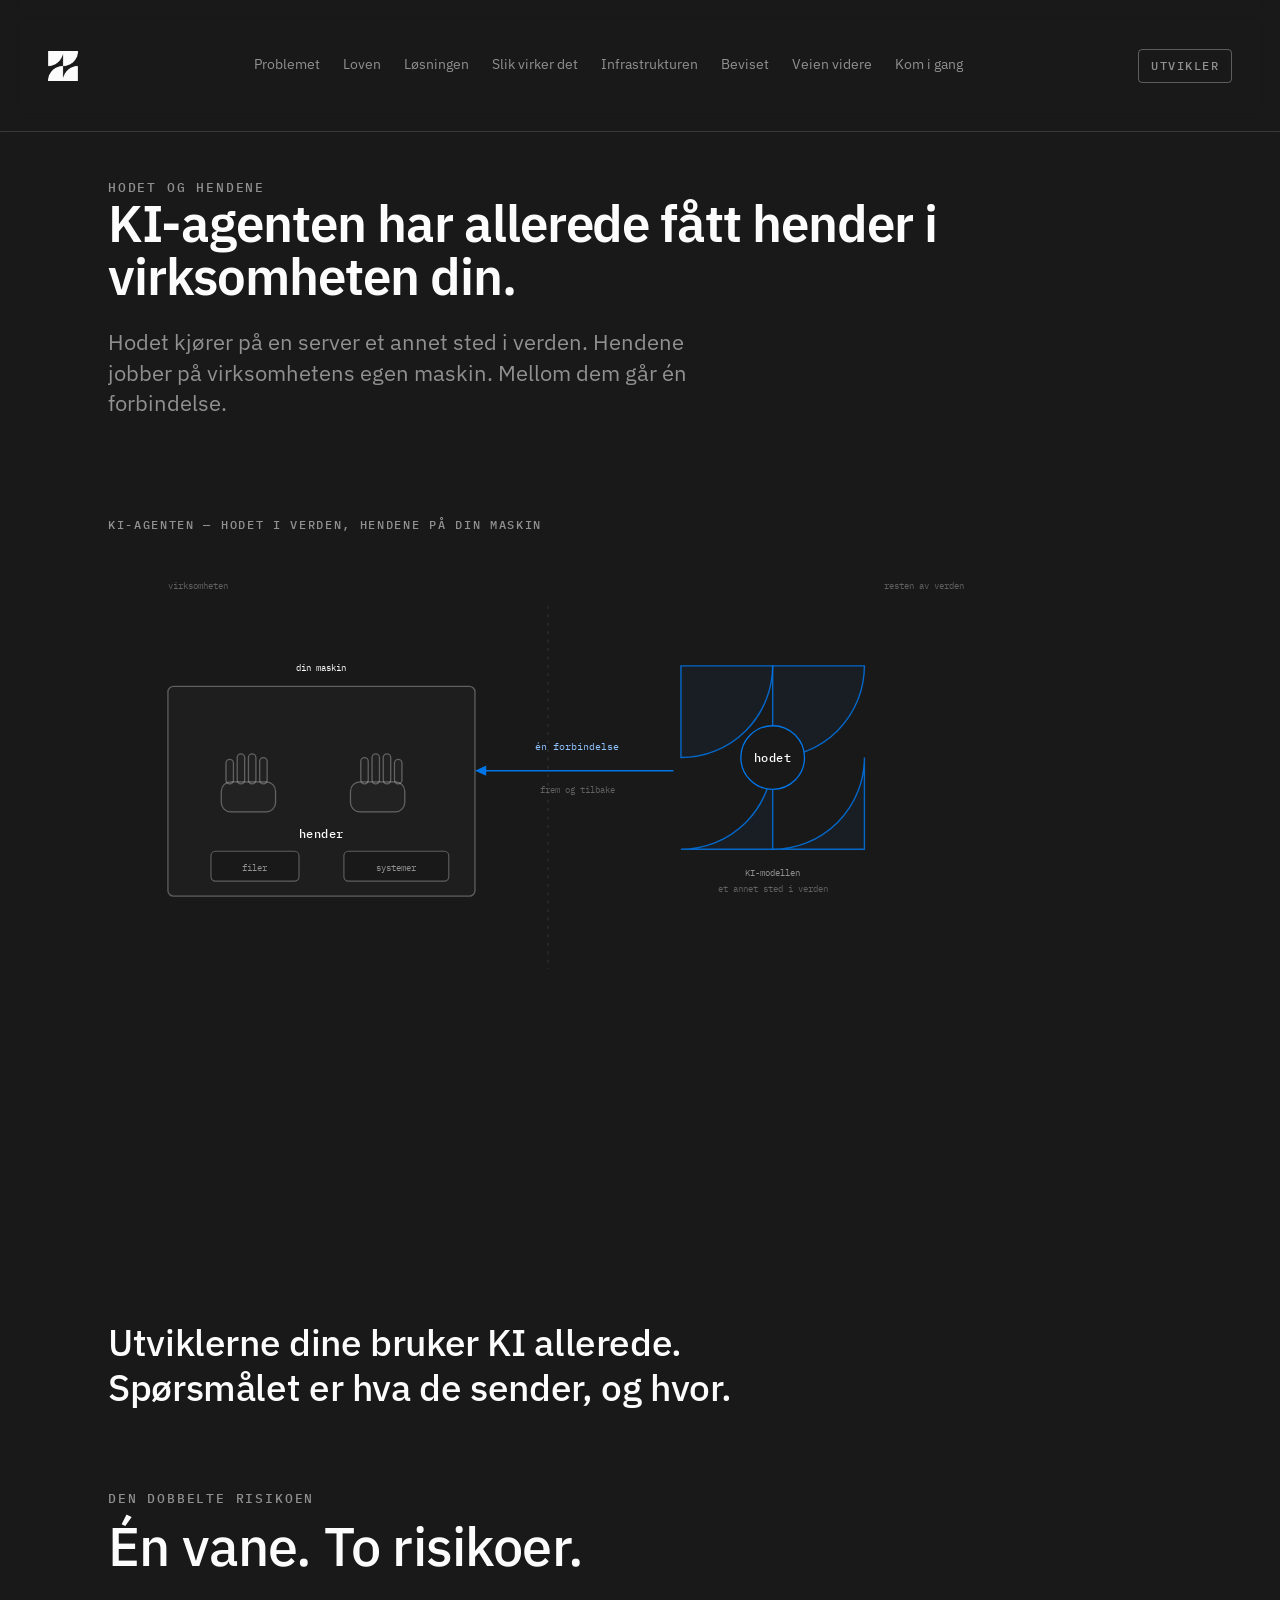
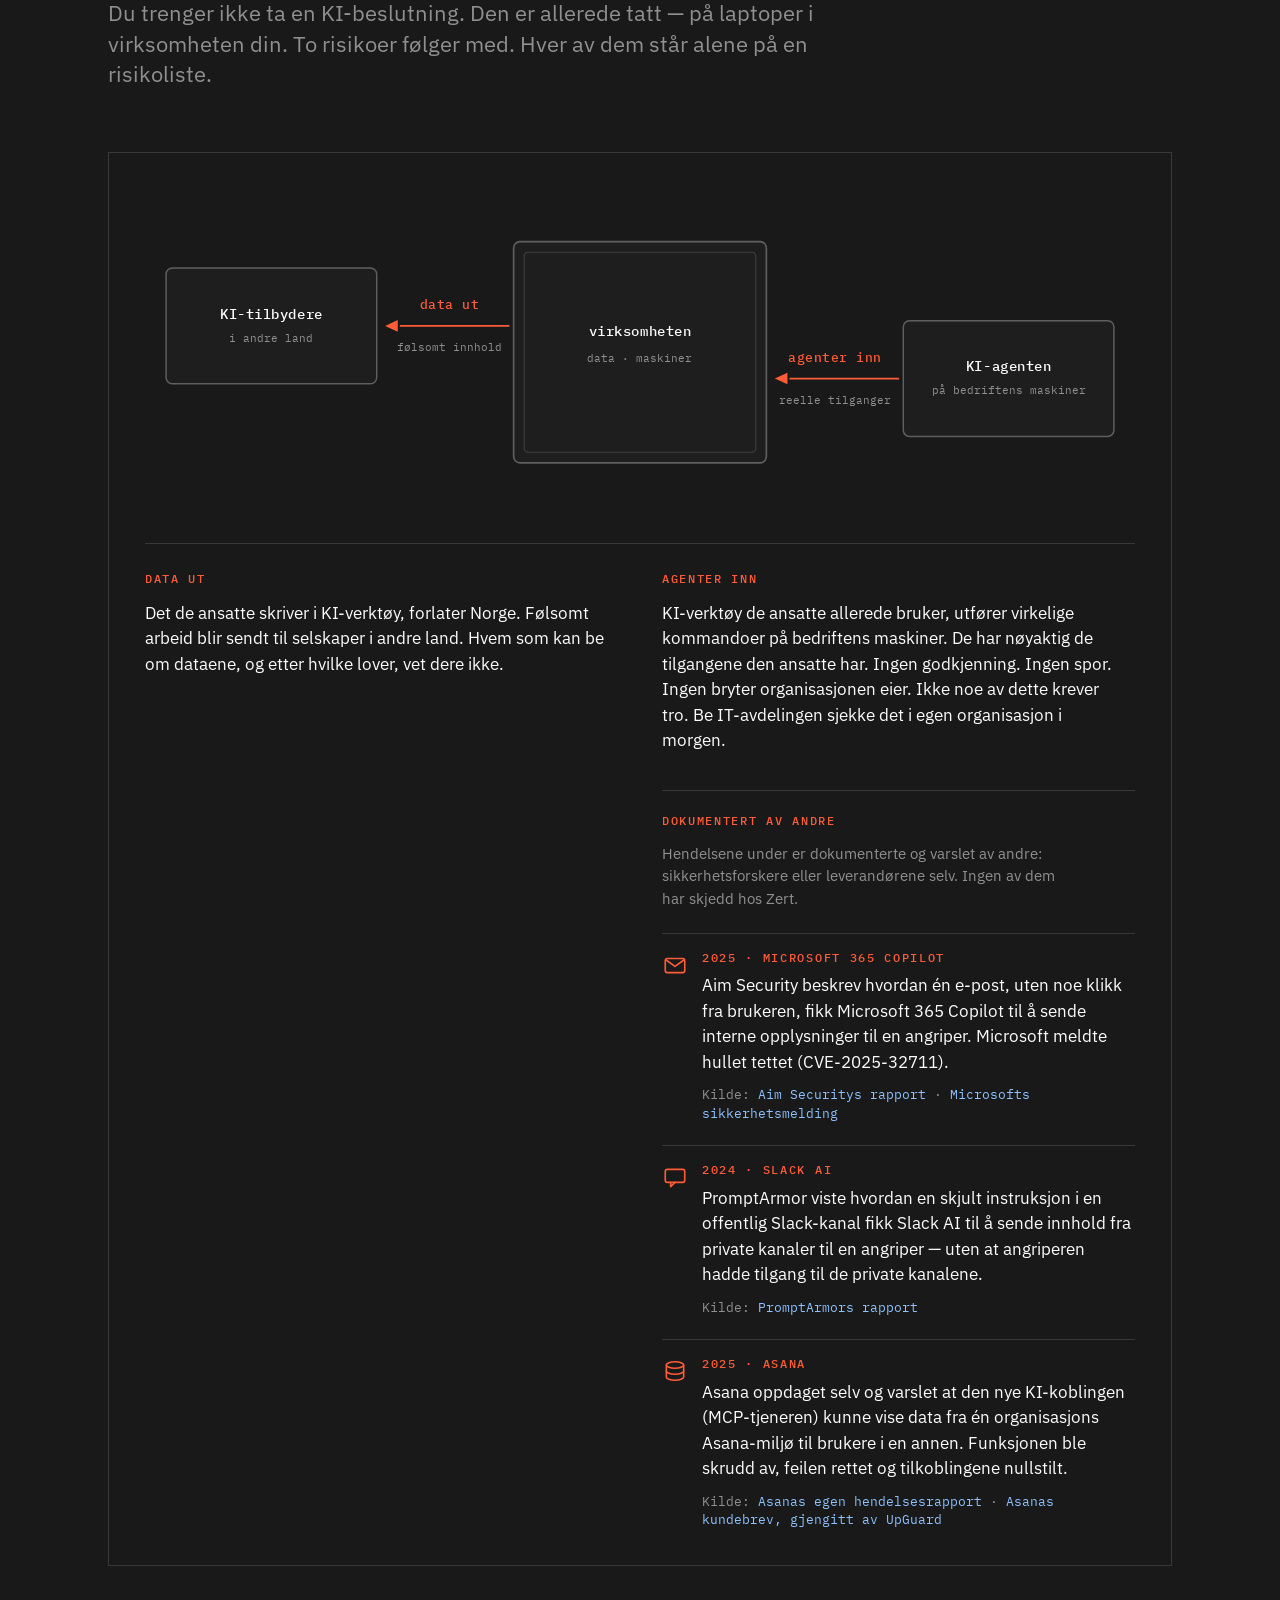
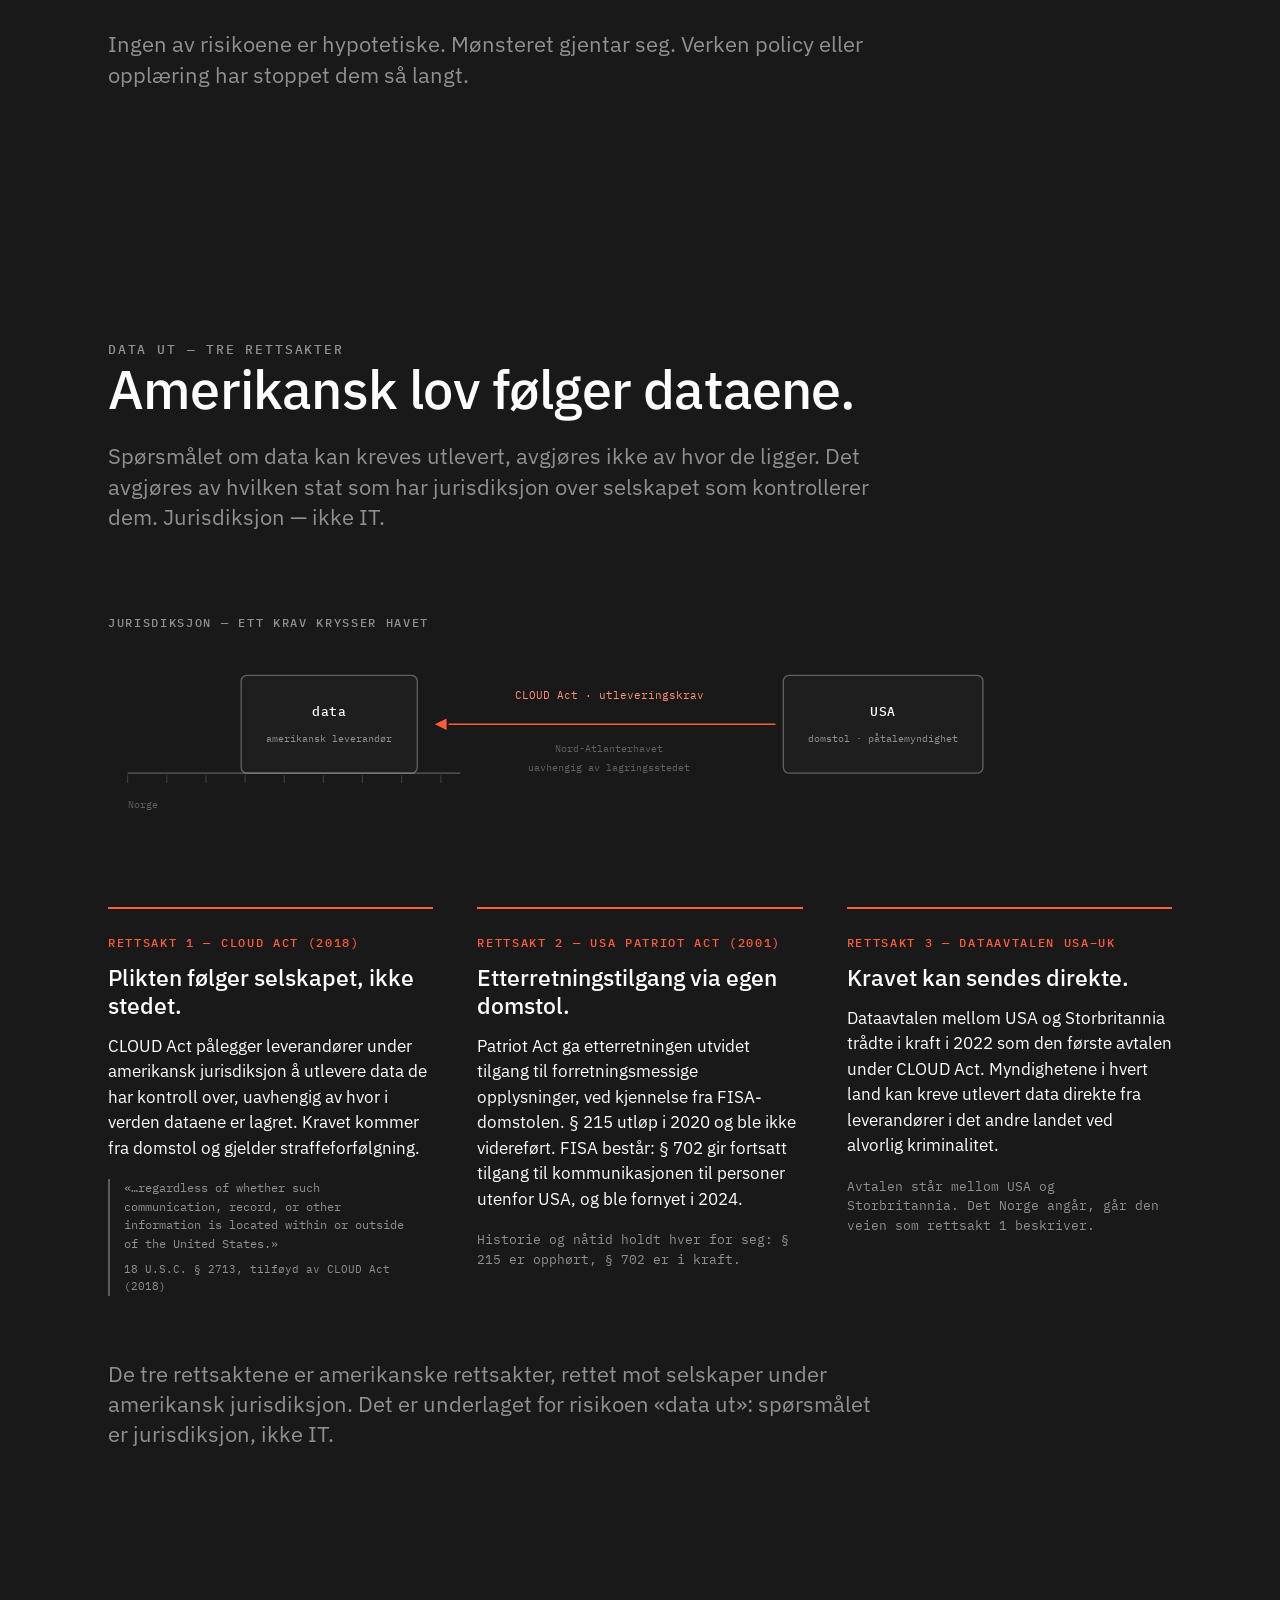
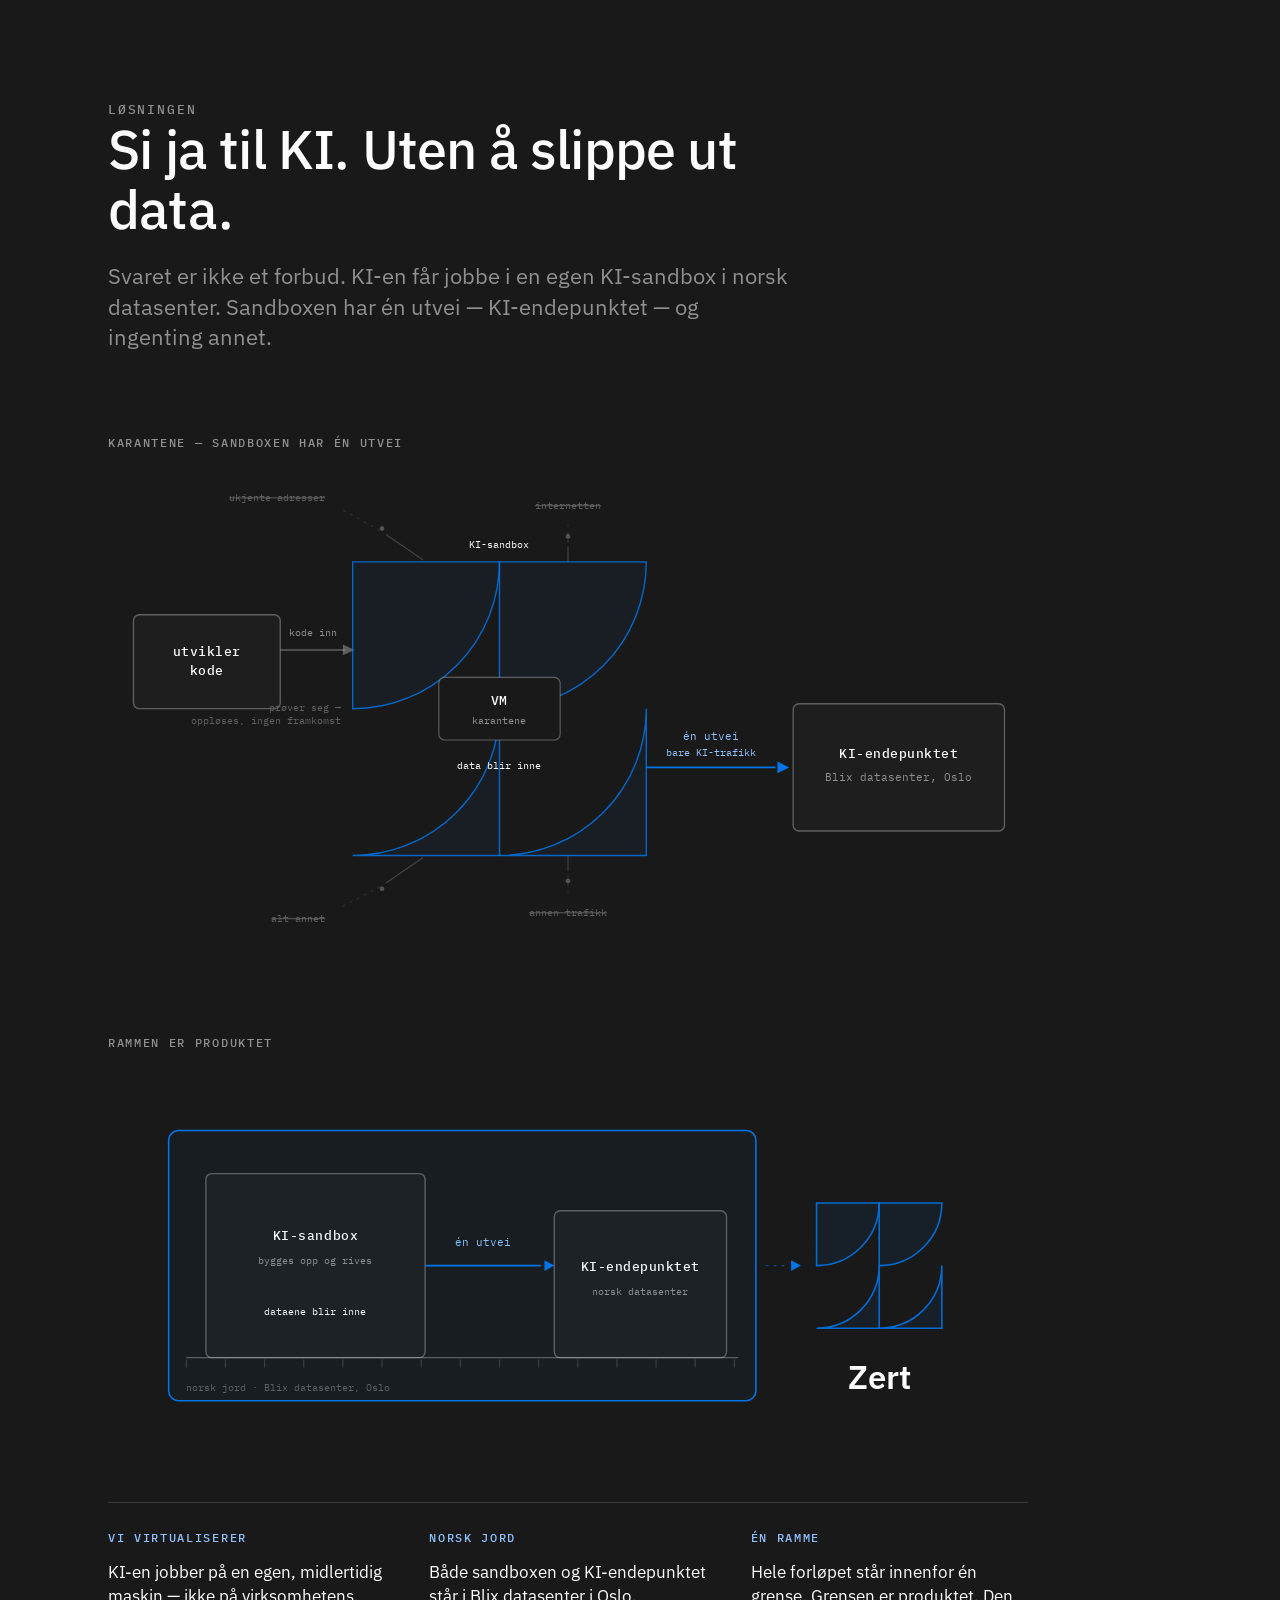
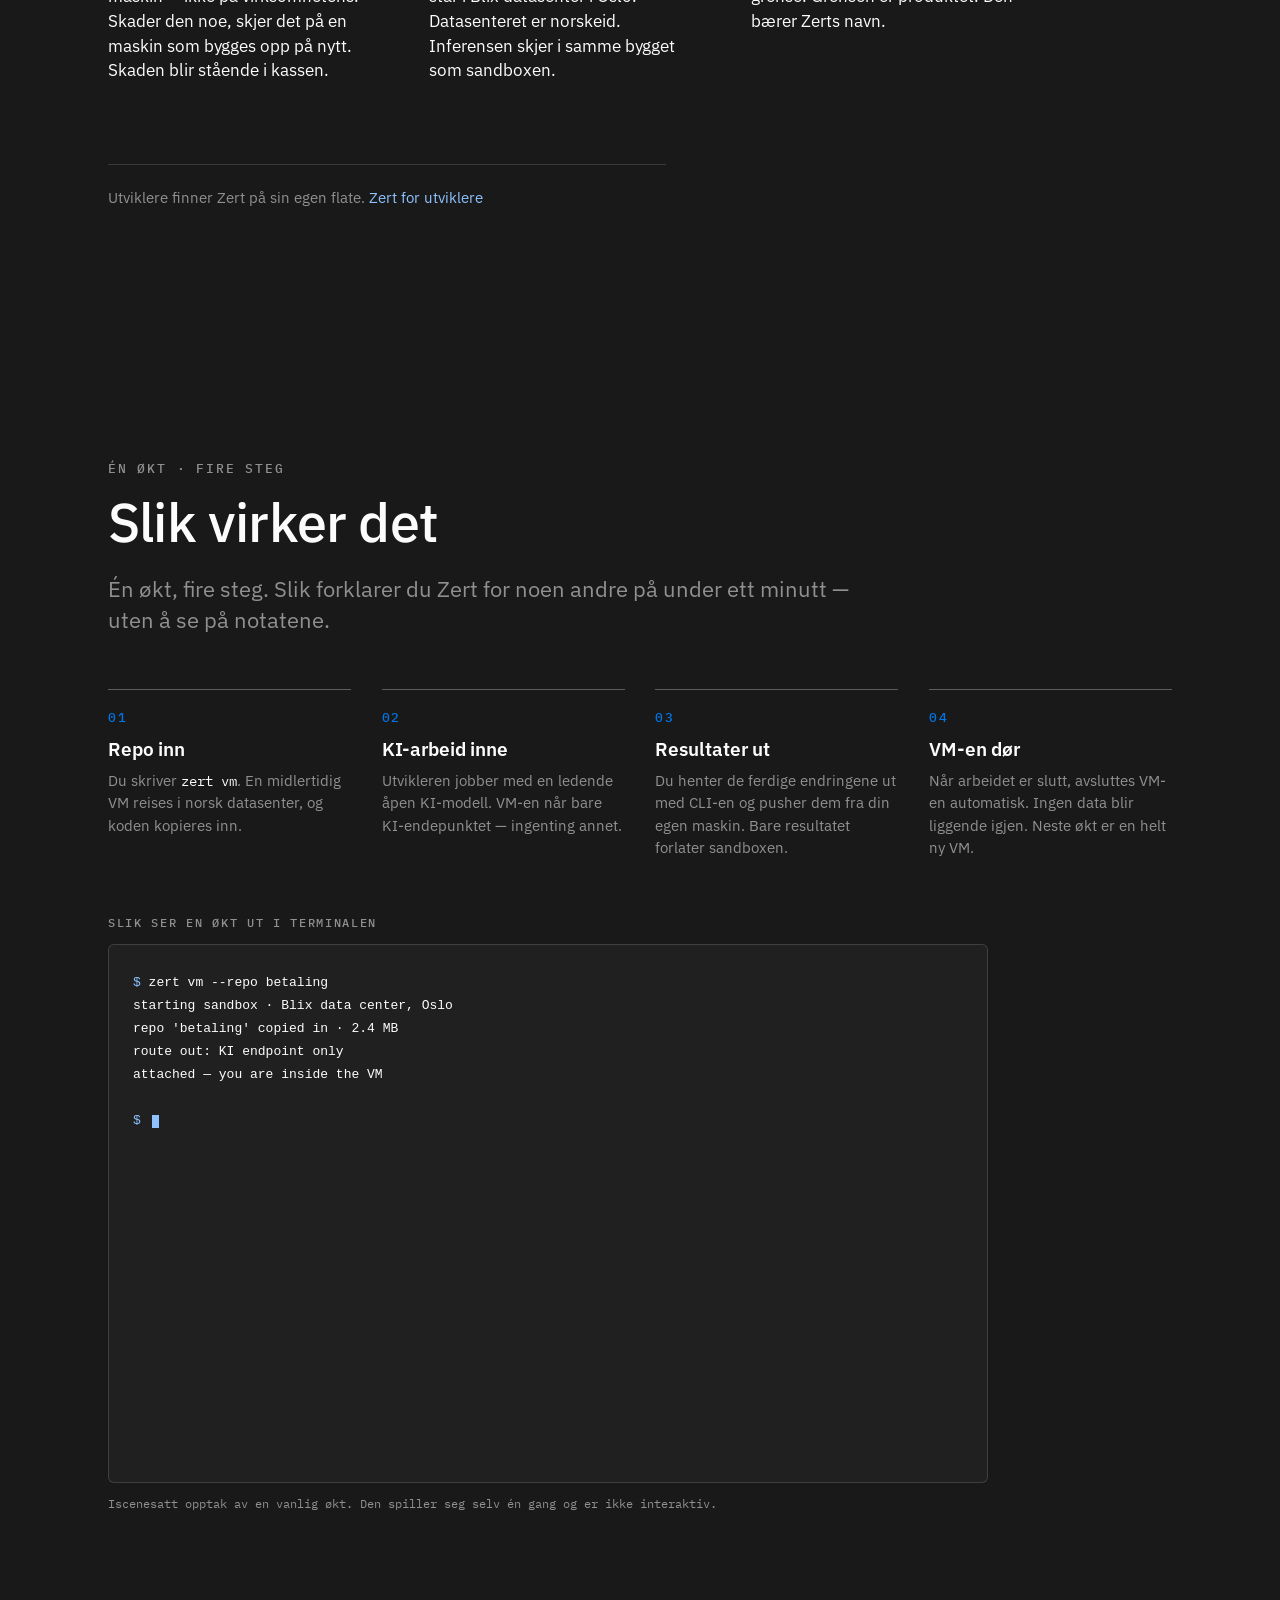
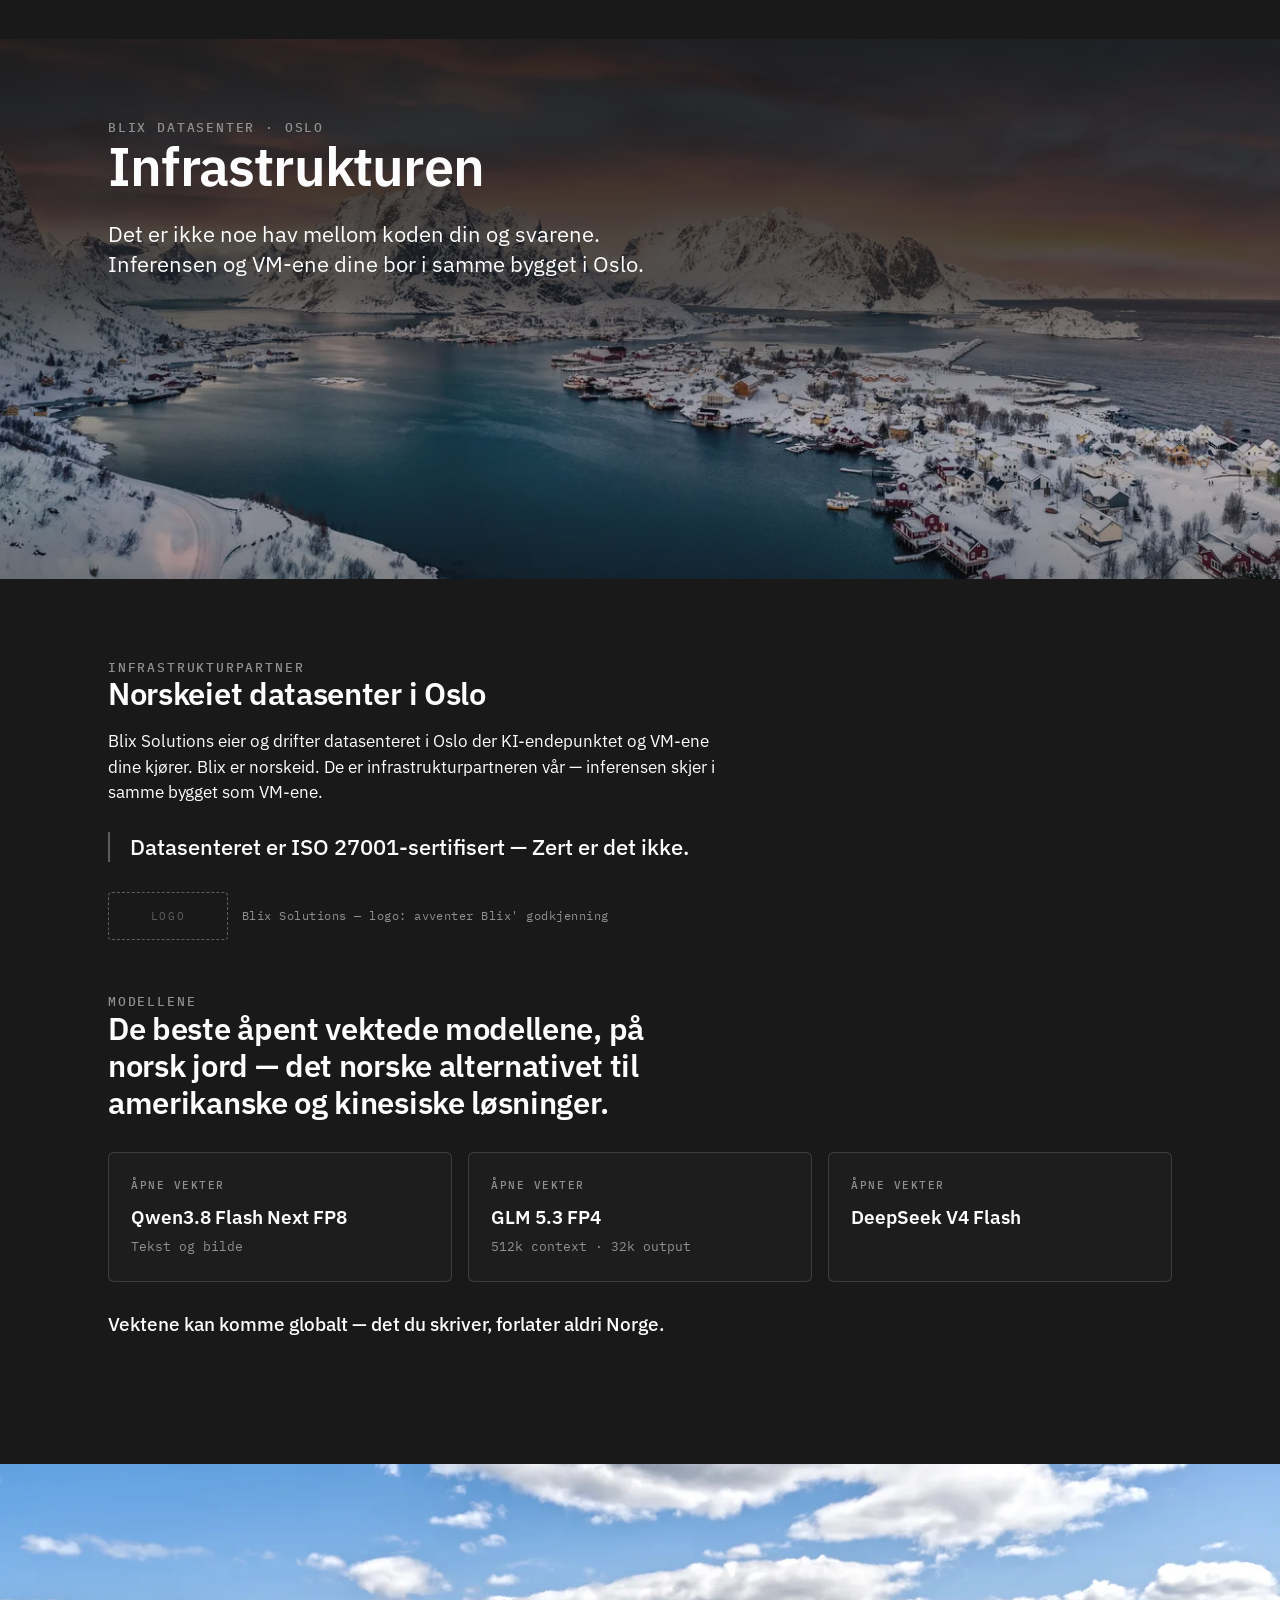
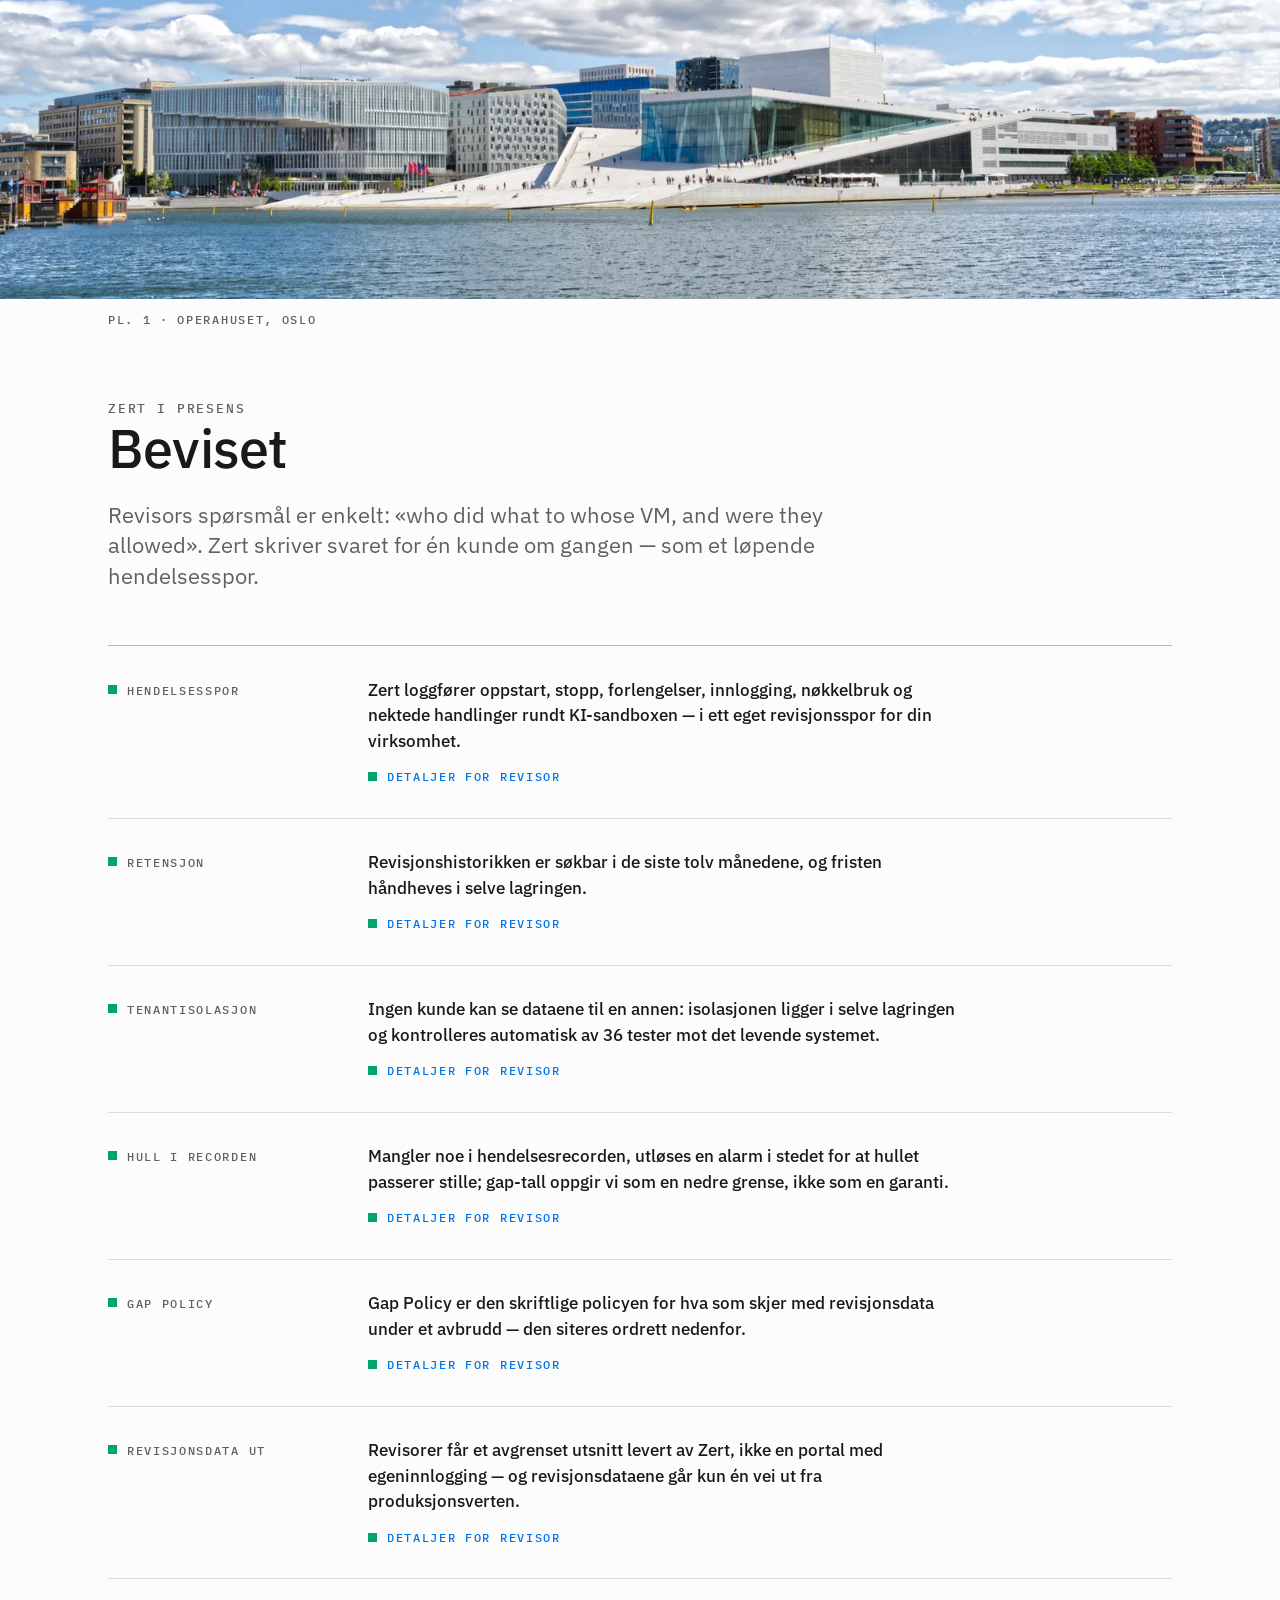
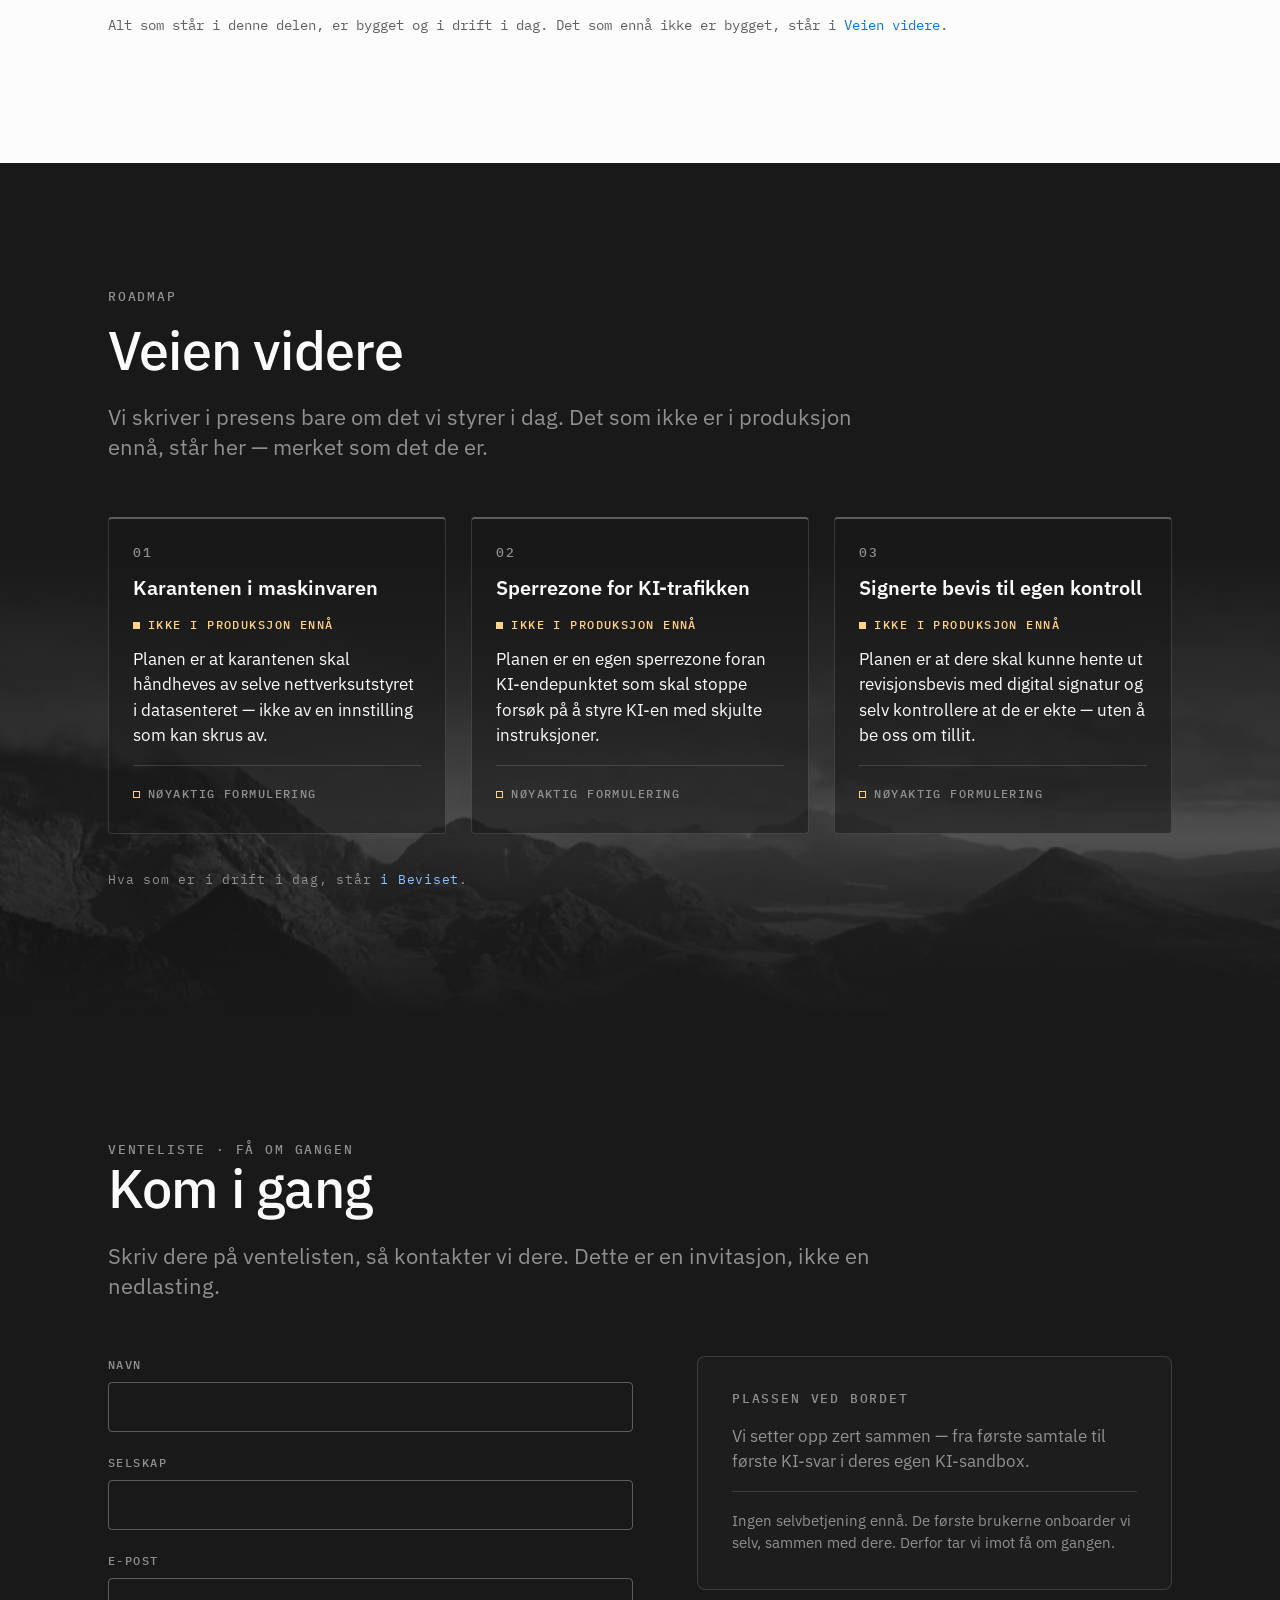
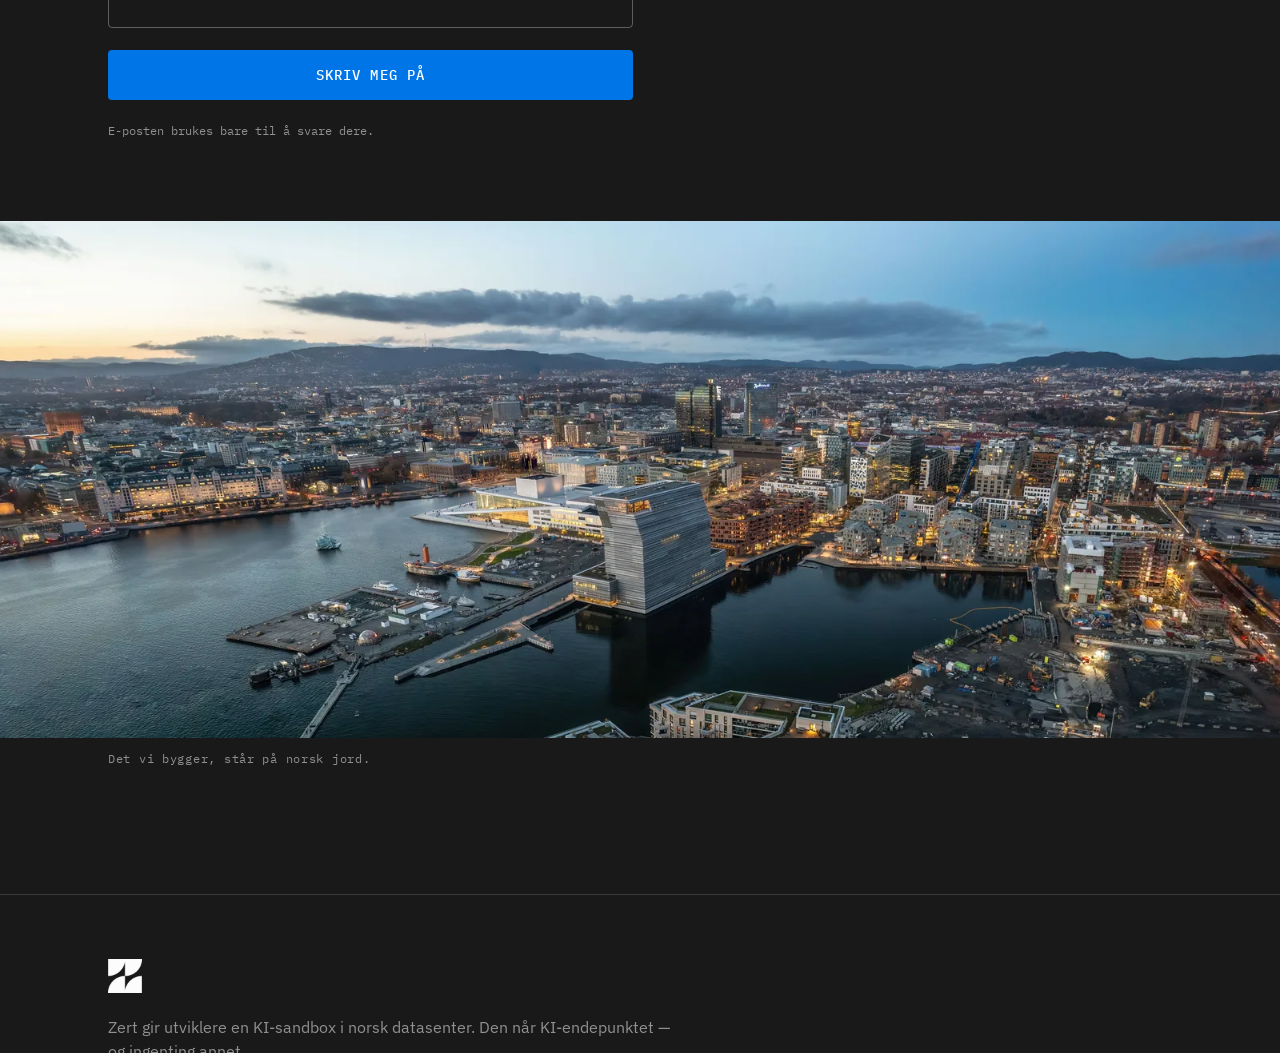
==== commit de6d0566: "Replace presens claim in problemet avslutning with pattern wording" ====
--- a/index.html
+++ b/index.html
@@ -346,7 +346,7 @@
           </figcaption>
         </figure>
 
-        <p class="ingress problemet__avslutning" data-reveal>Ingen av risikoene er hypotetiske. De pågår i uken som gikk. Verken policy eller opplæring har stoppet dem så langt.</p>
+        <p class="ingress problemet__avslutning" data-reveal>Ingen av risikoene er hypotetiske. Mønsteret gjentar seg. Verken policy eller opplæring har stoppet dem så langt.</p>
       </div>
     </section>
     <!-- ===== /ACT:problemet ===== -->
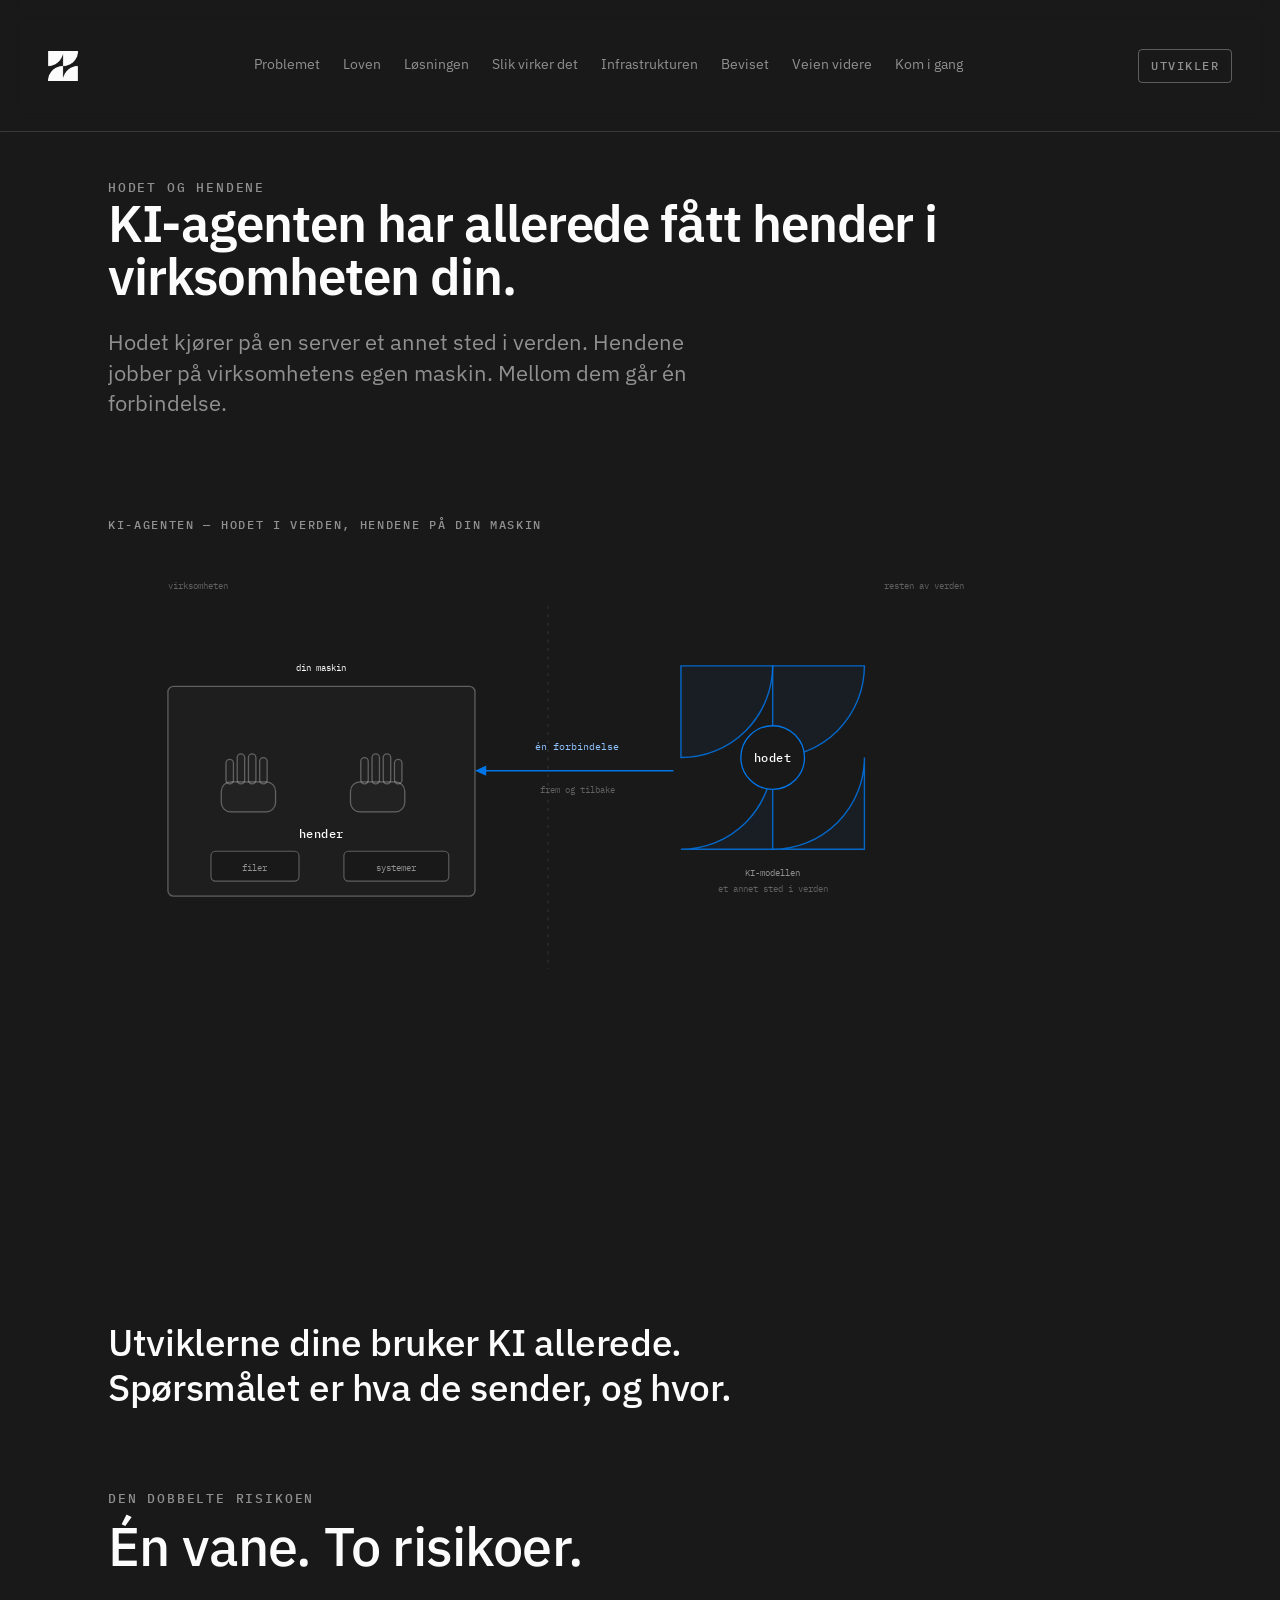
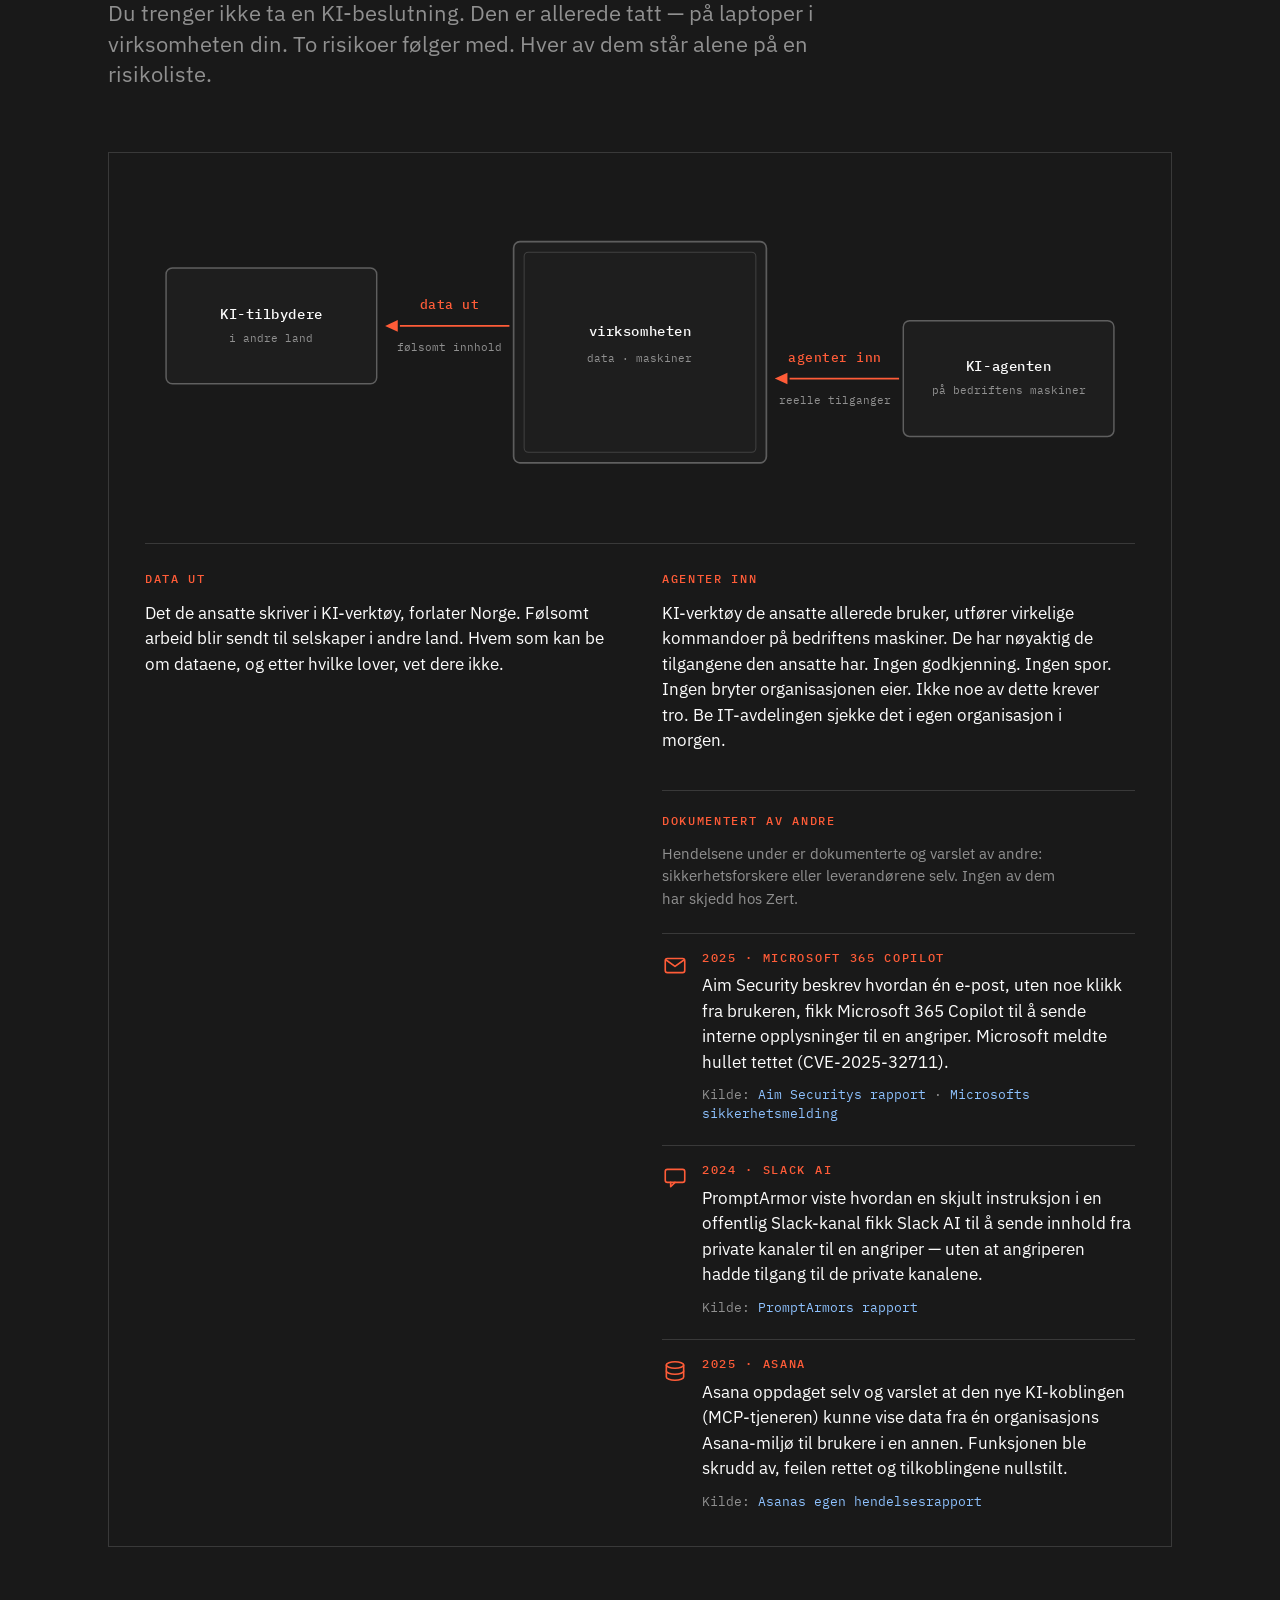
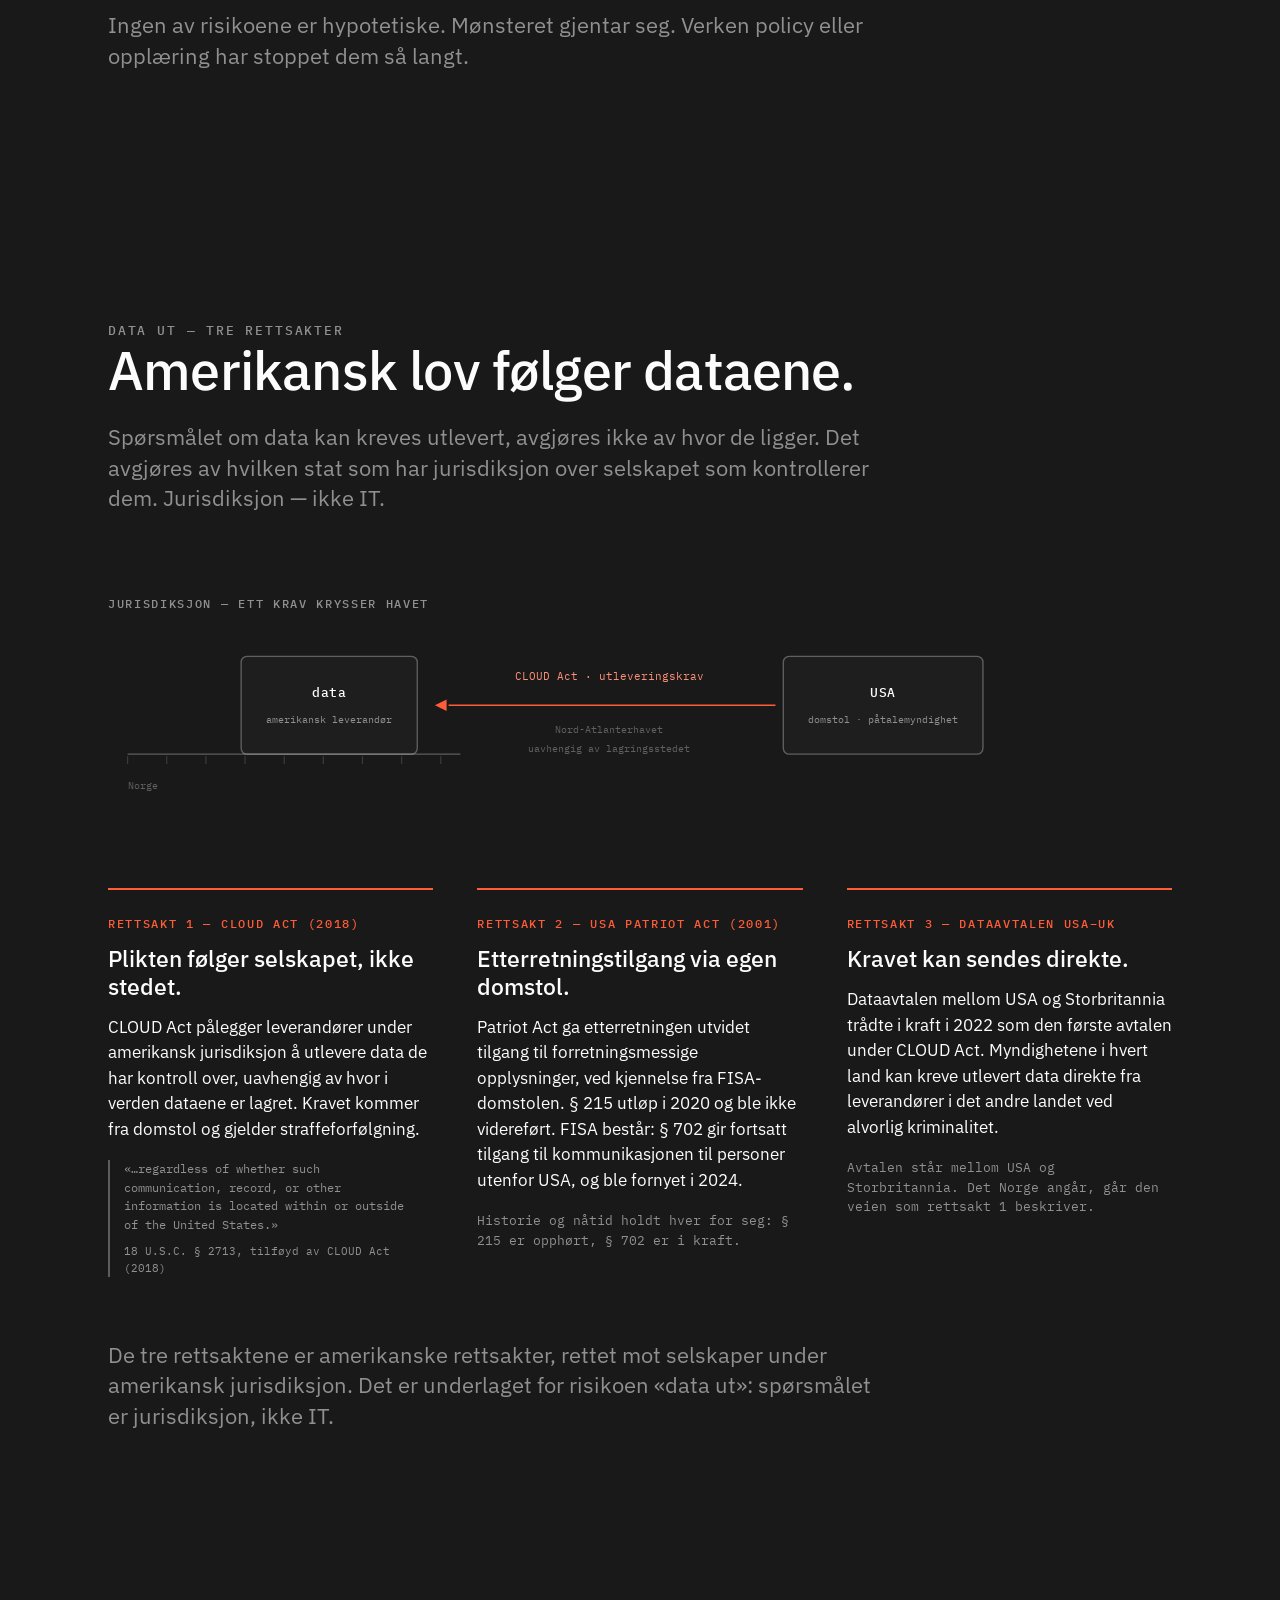
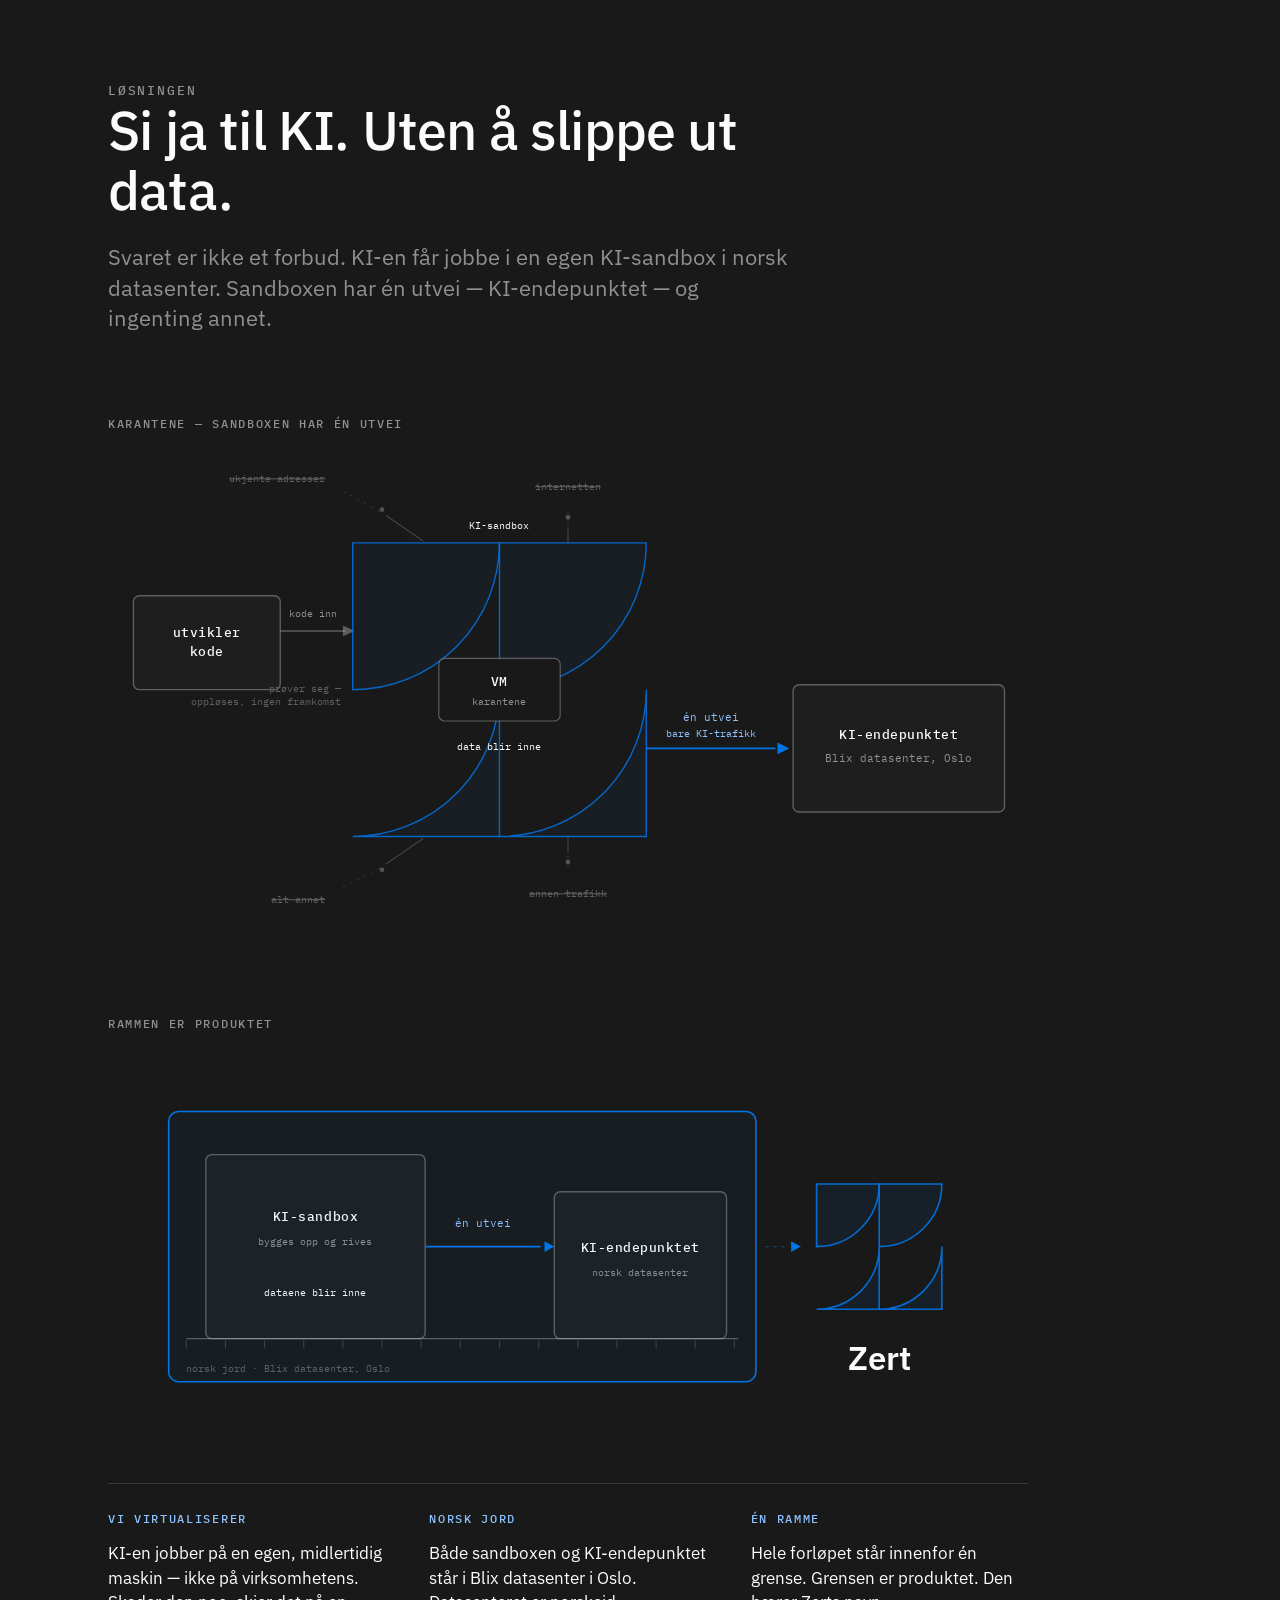
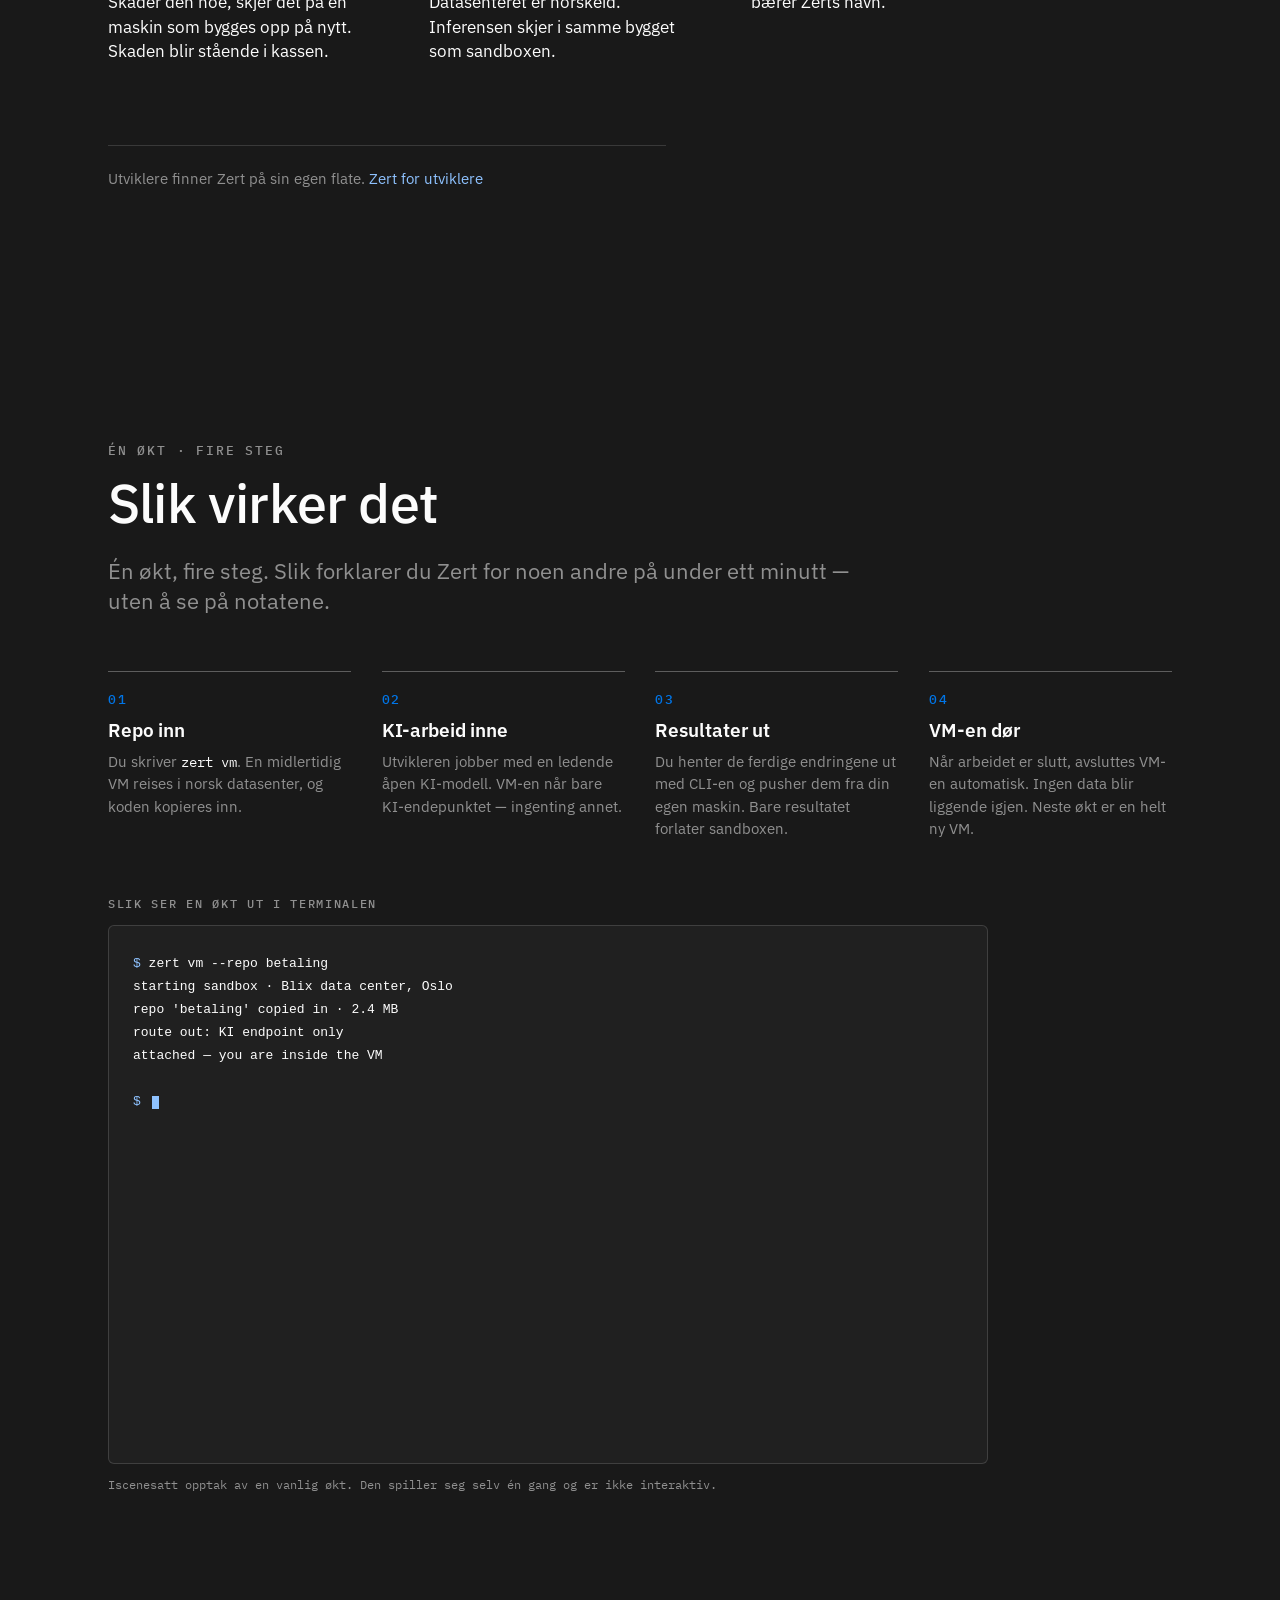
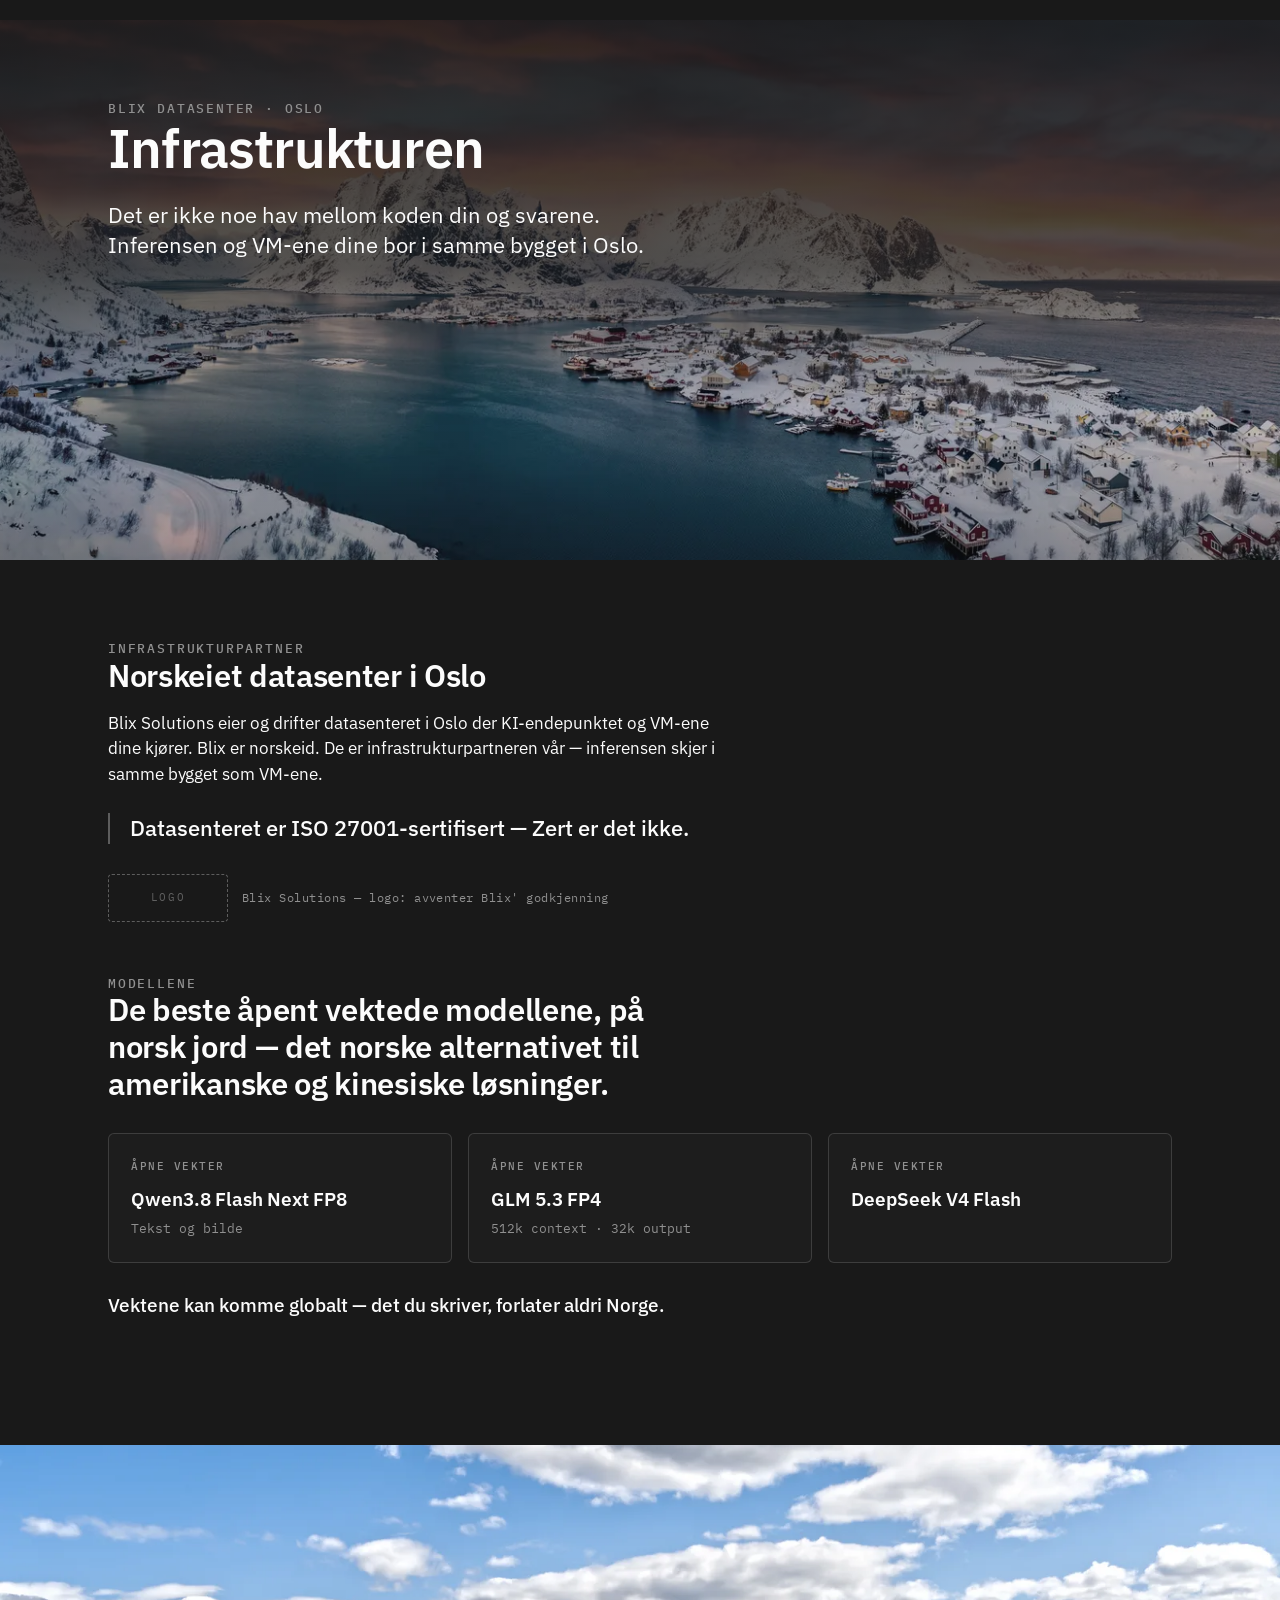
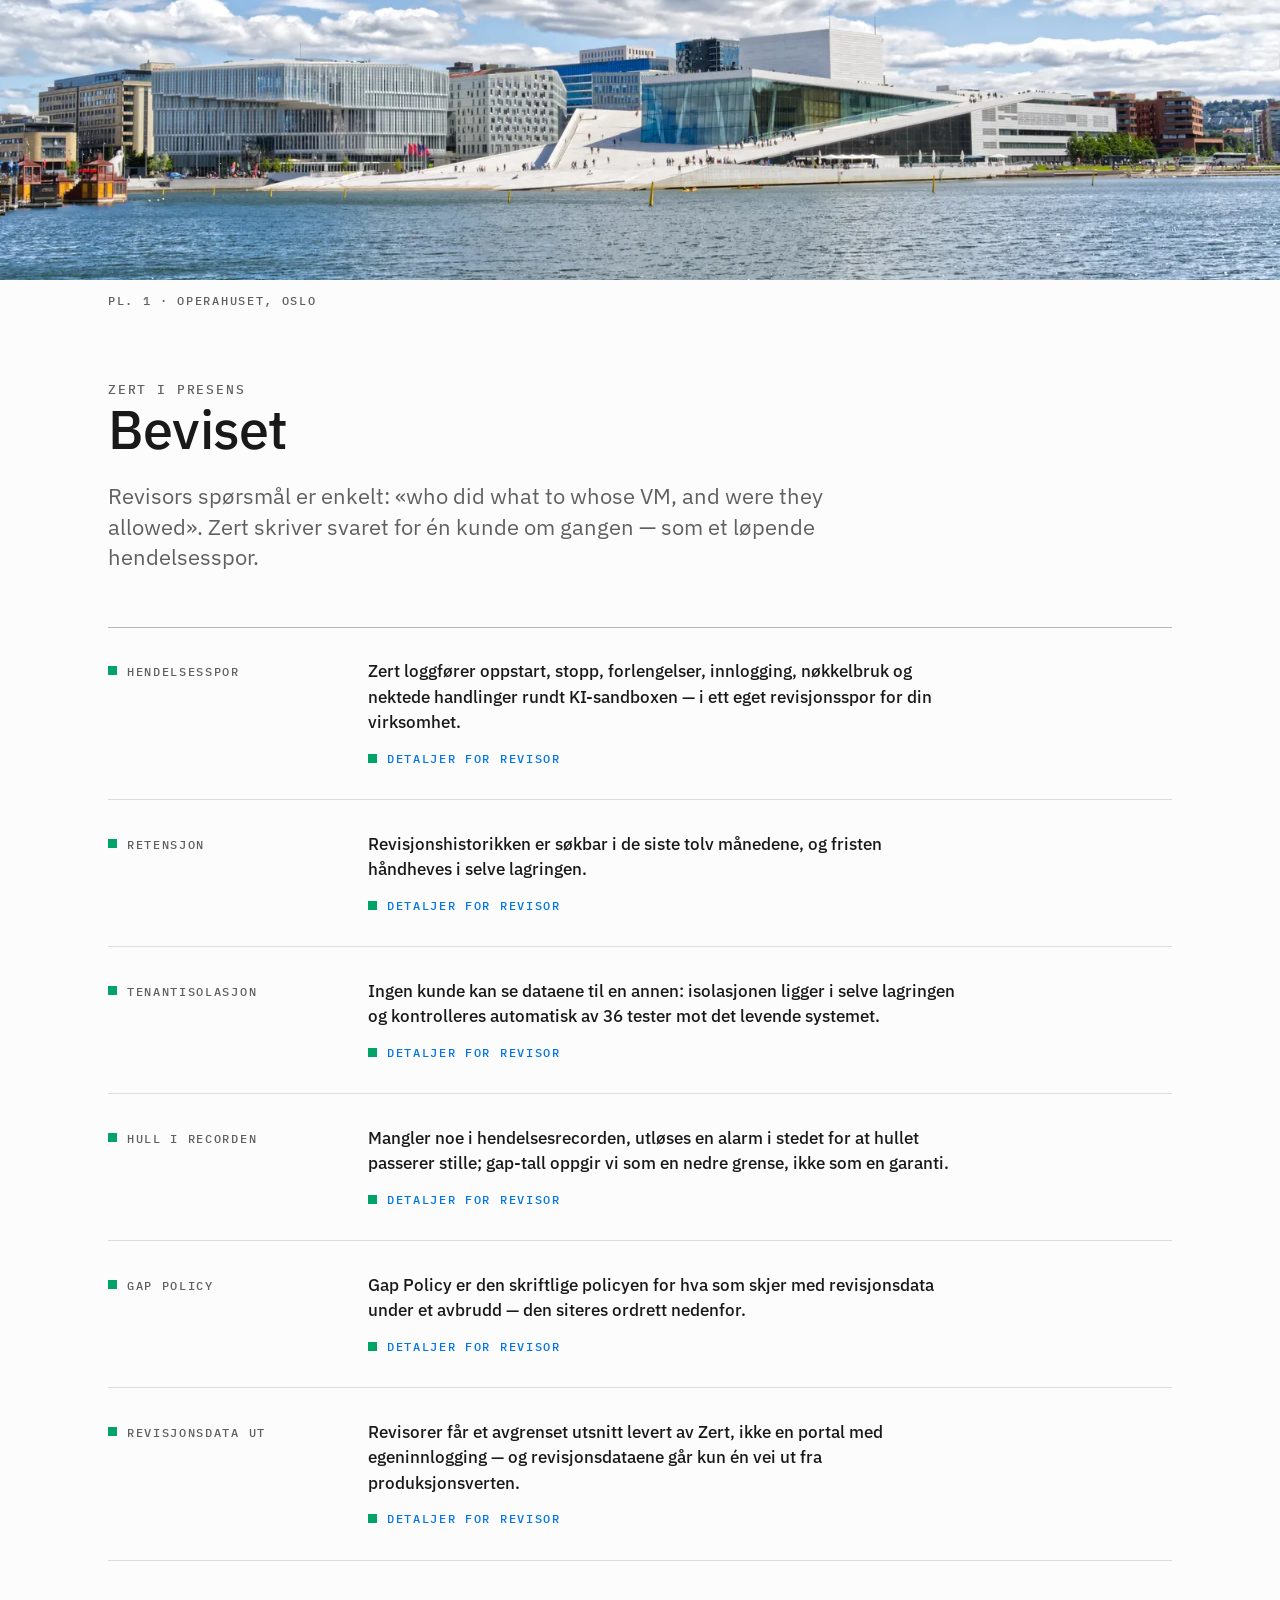
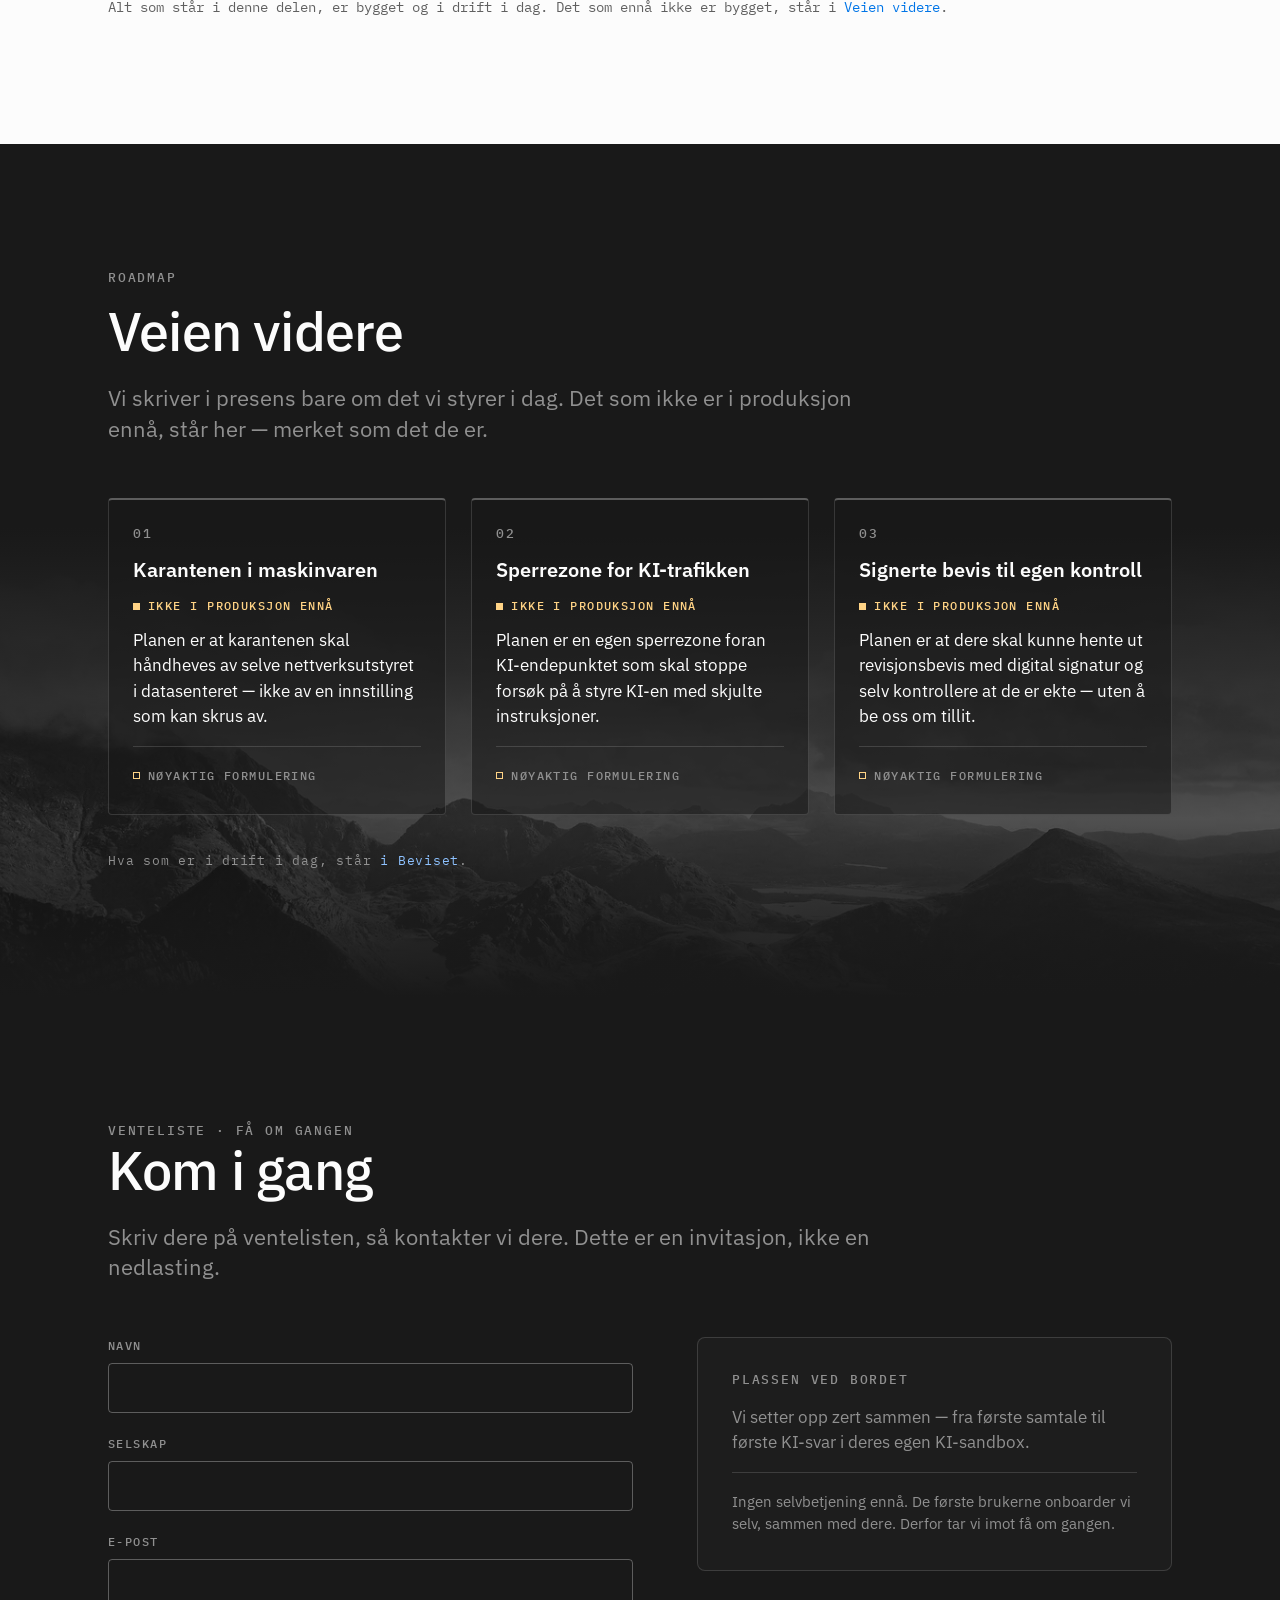
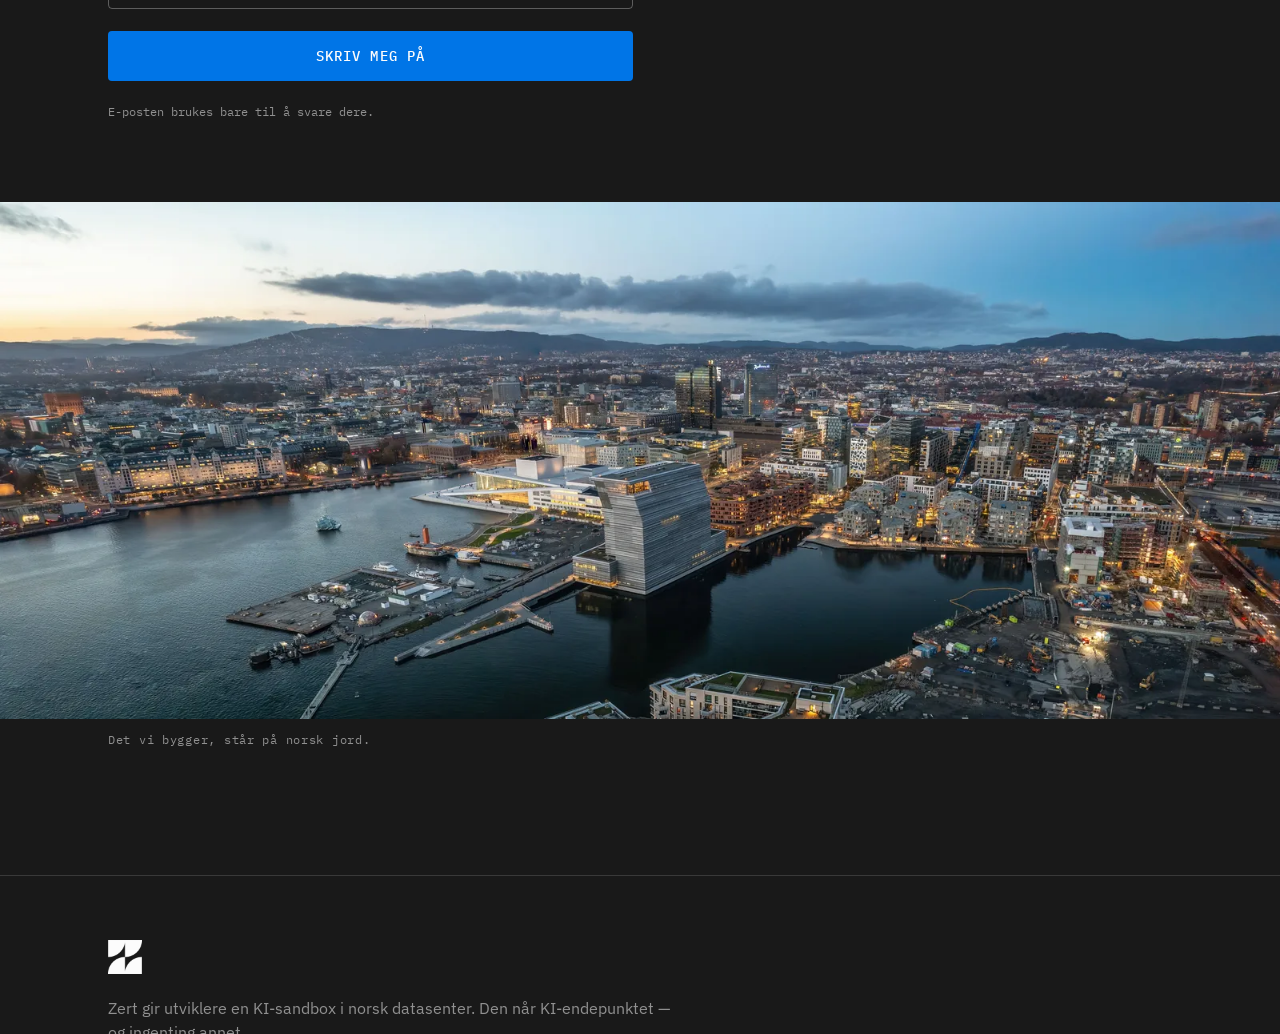
==== commit b7c35c12: "Cite Asana incident by primary source only" ====
--- a/index.html
+++ b/index.html
@@ -337,7 +337,7 @@
                     <div class="problemet__hendelse-innhold">
                       <p class="problemet__merke">2025 · Asana</p>
                       <p class="problemet__del-tekst">Asana oppdaget selv og varslet at den nye KI-koblingen (MCP-tjeneren) kunne vise data fra én organisasjons Asana-miljø til brukere i en annen. Funksjonen ble skrudd av, feilen rettet og tilkoblingene nullstilt.</p>
-                      <p class="problemet__hendelse-kilde">Kilde: <a href="https://status.asana.com/incidents/5b9hhtgs3mxs" rel="noopener">Asanas egen hendelsesrapport</a> · <a href="https://www.upguard.com/blog/asana-discloses-data-exposure-bug-in-mcp-server" rel="noopener">Asanas kundebrev, gjengitt av UpGuard</a></p>
+                      <p class="problemet__hendelse-kilde">Kilde: <a href="https://status.asana.com/incidents/5b9hhtgs3mxs" rel="noopener">Asanas egen hendelsesrapport</a></p>
                     </div>
                   </li>
                 </ul>
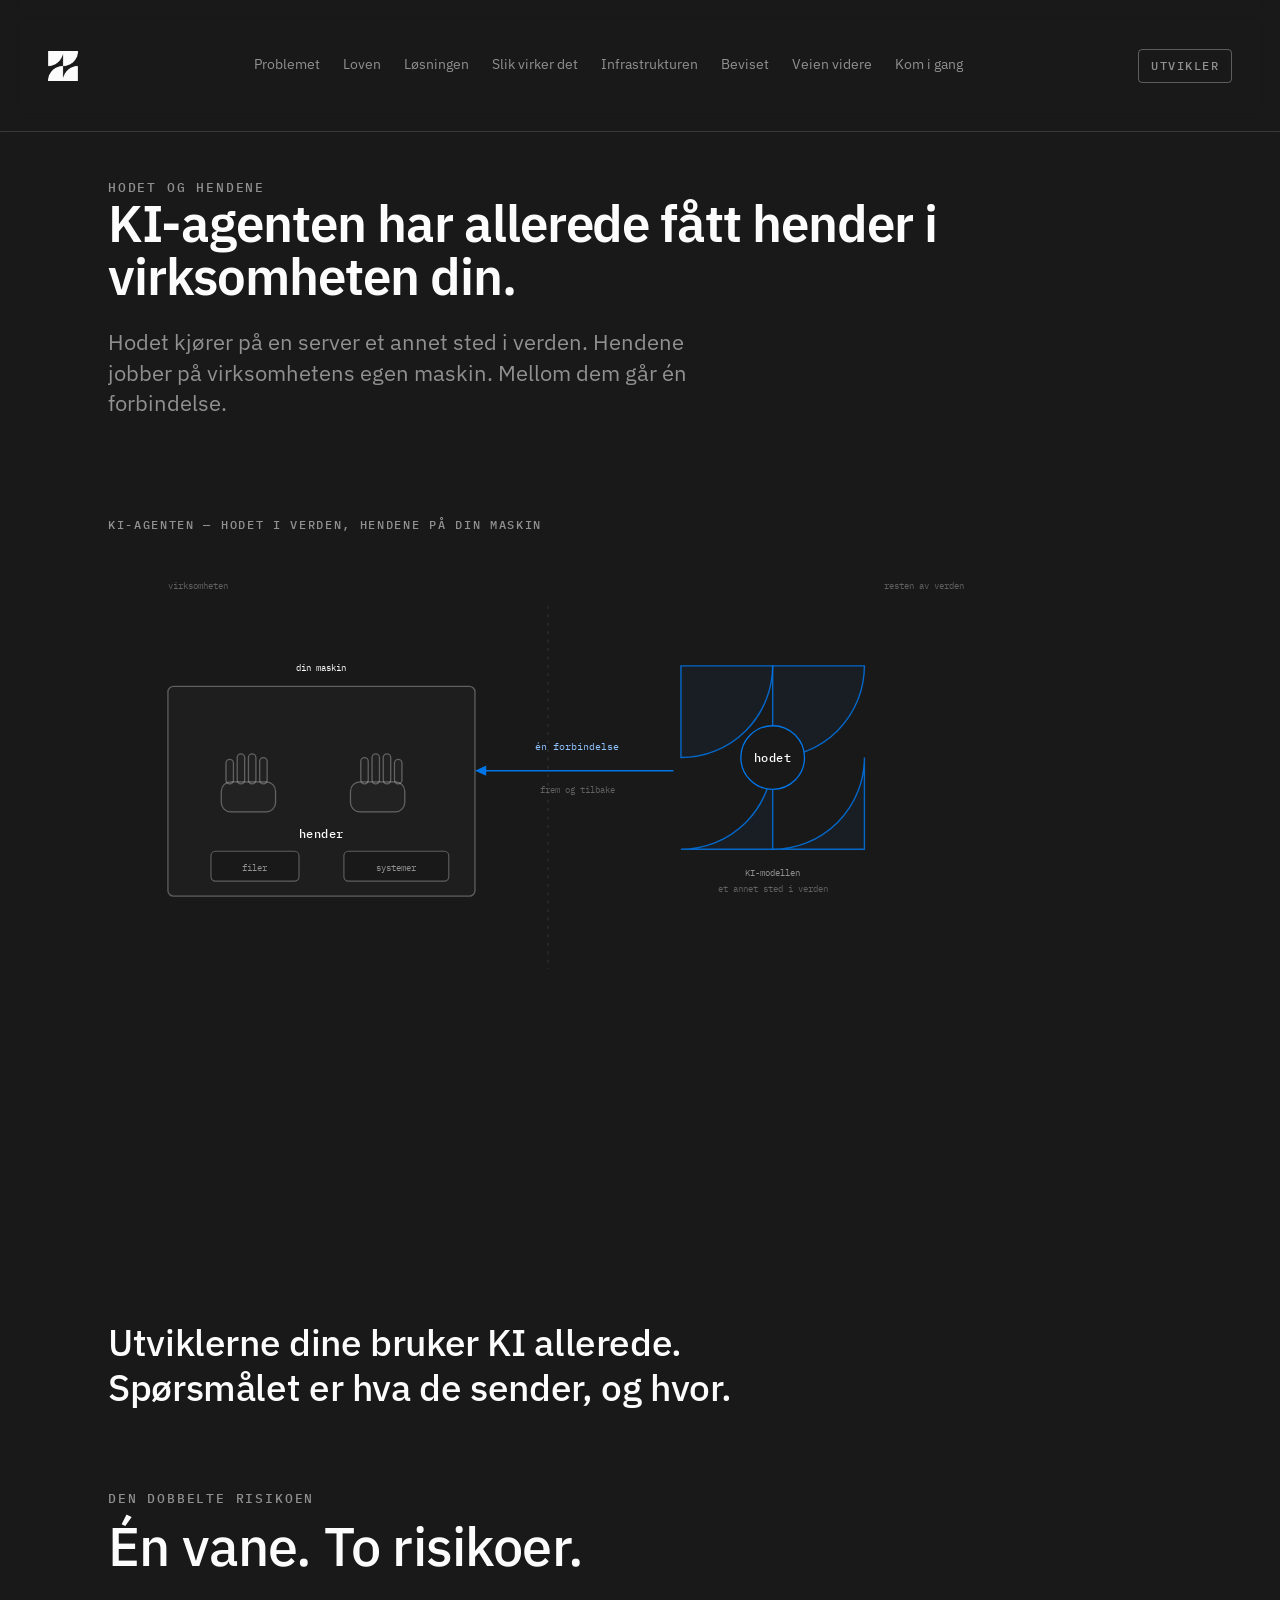
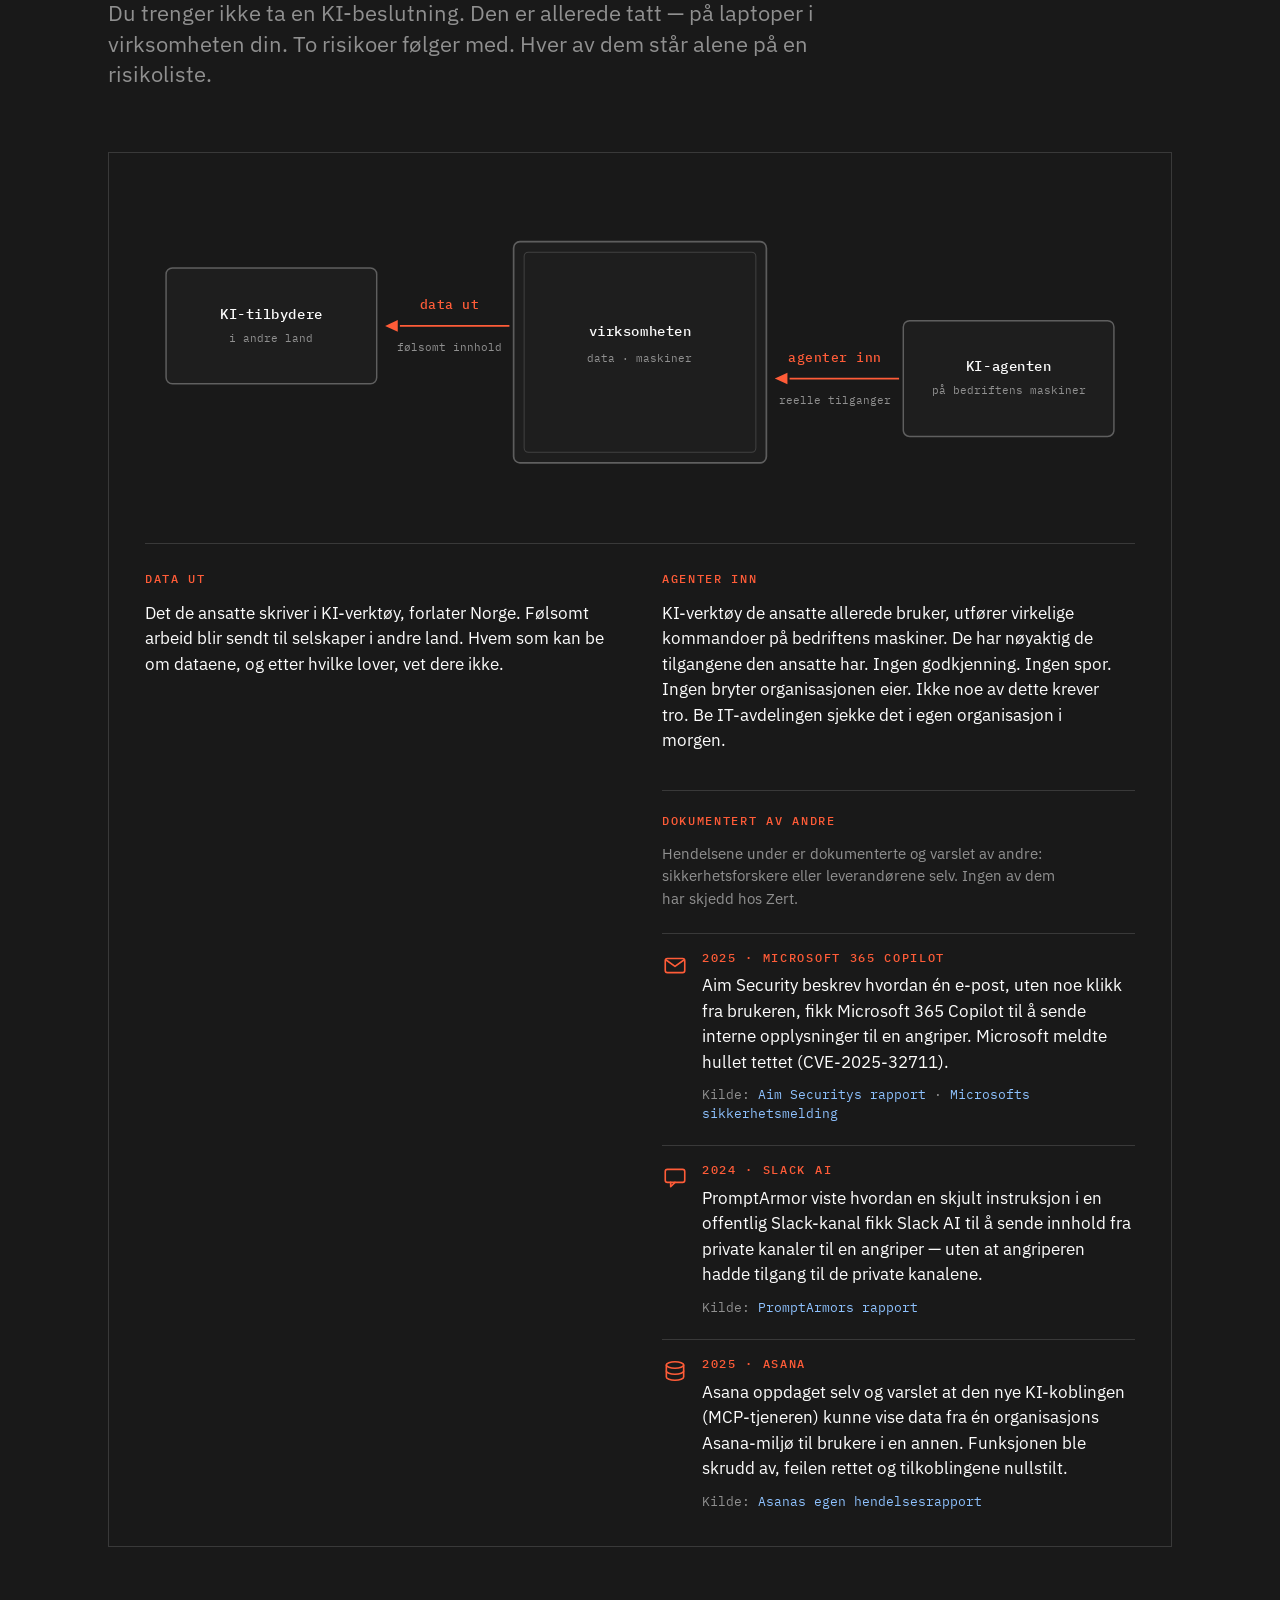
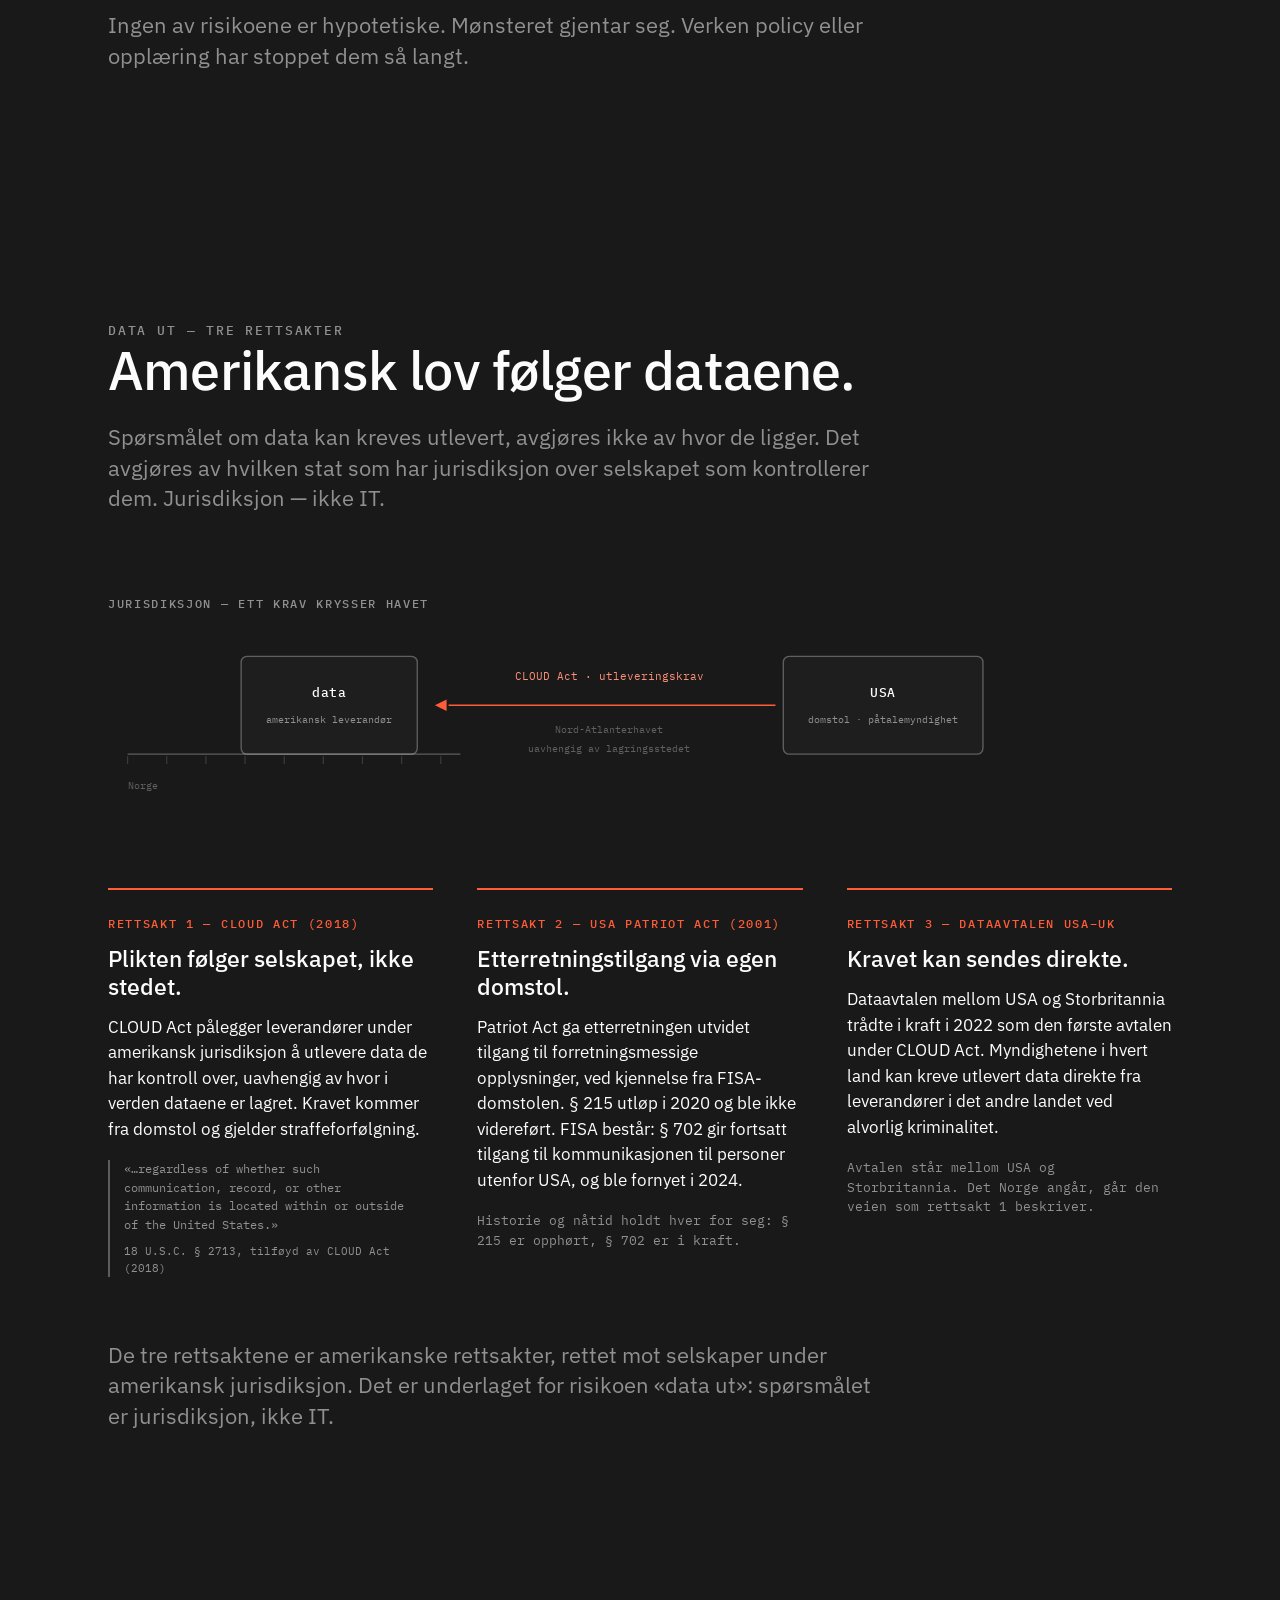
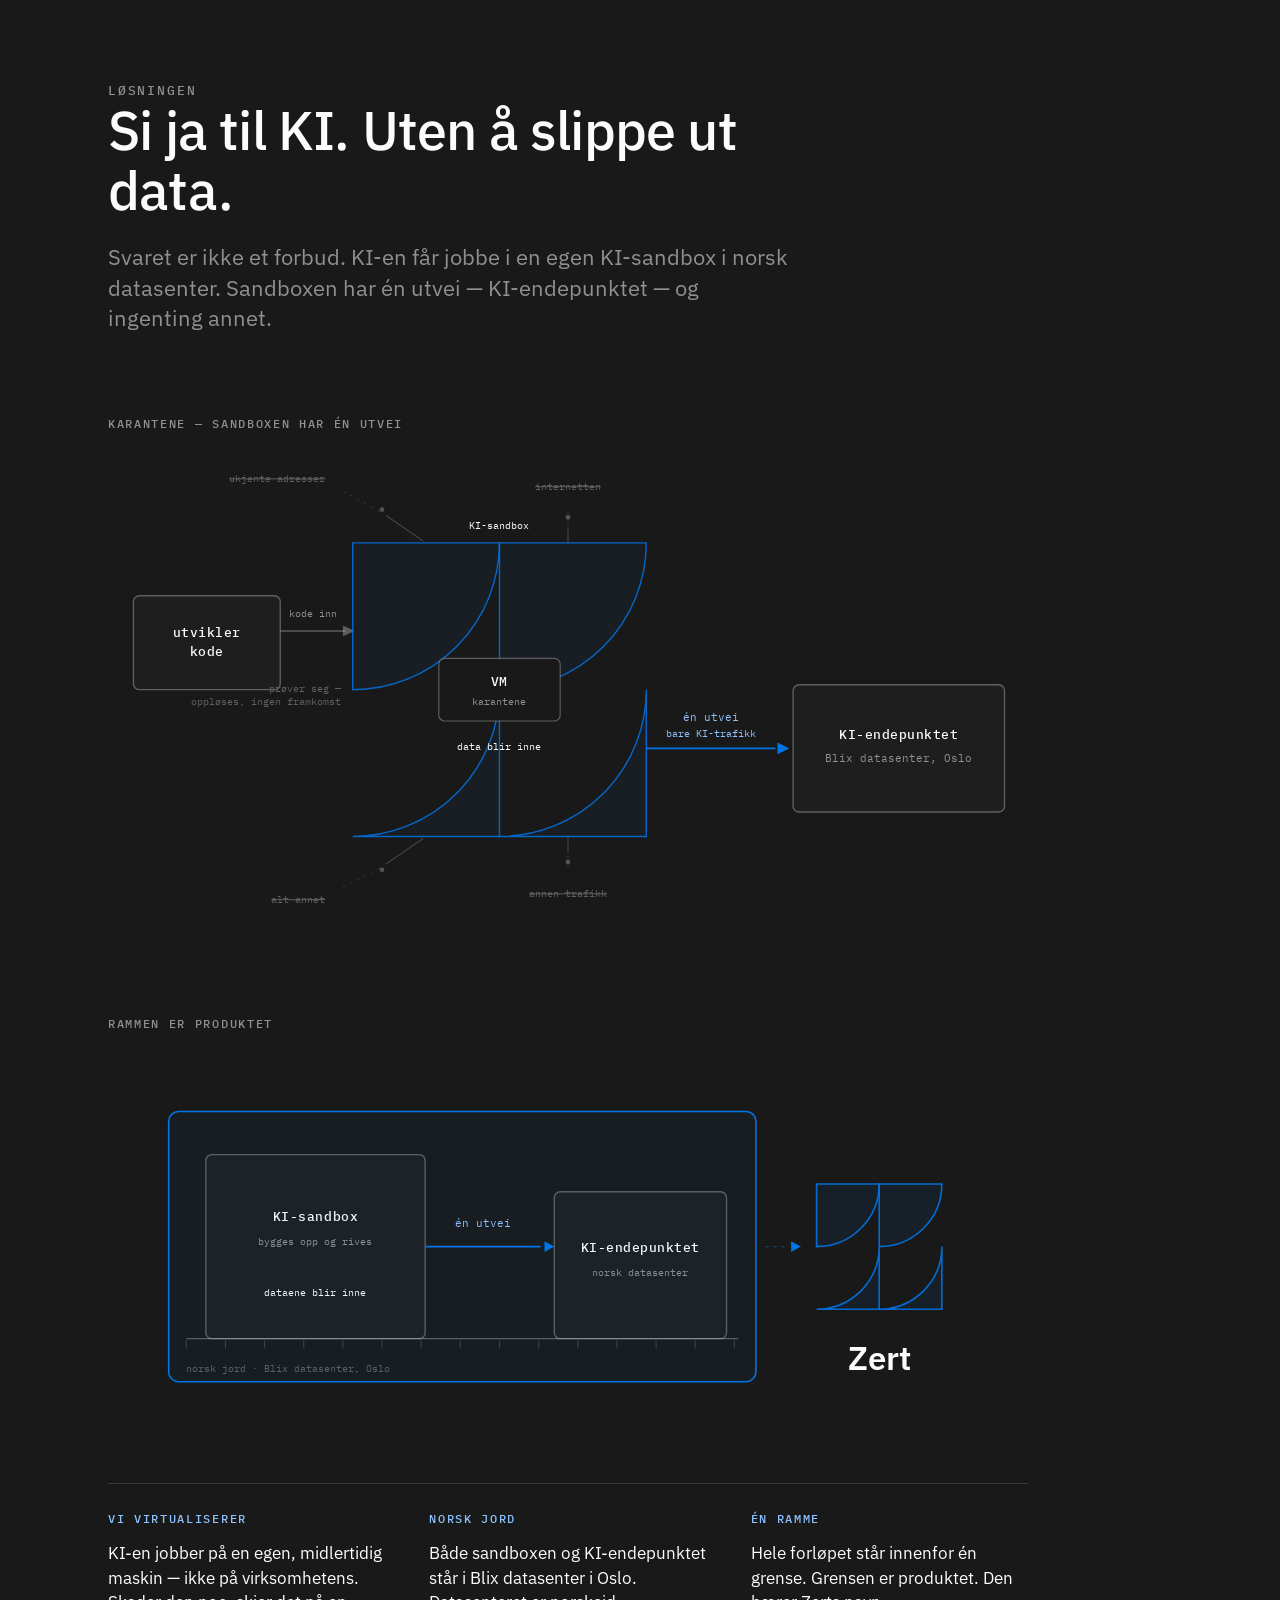
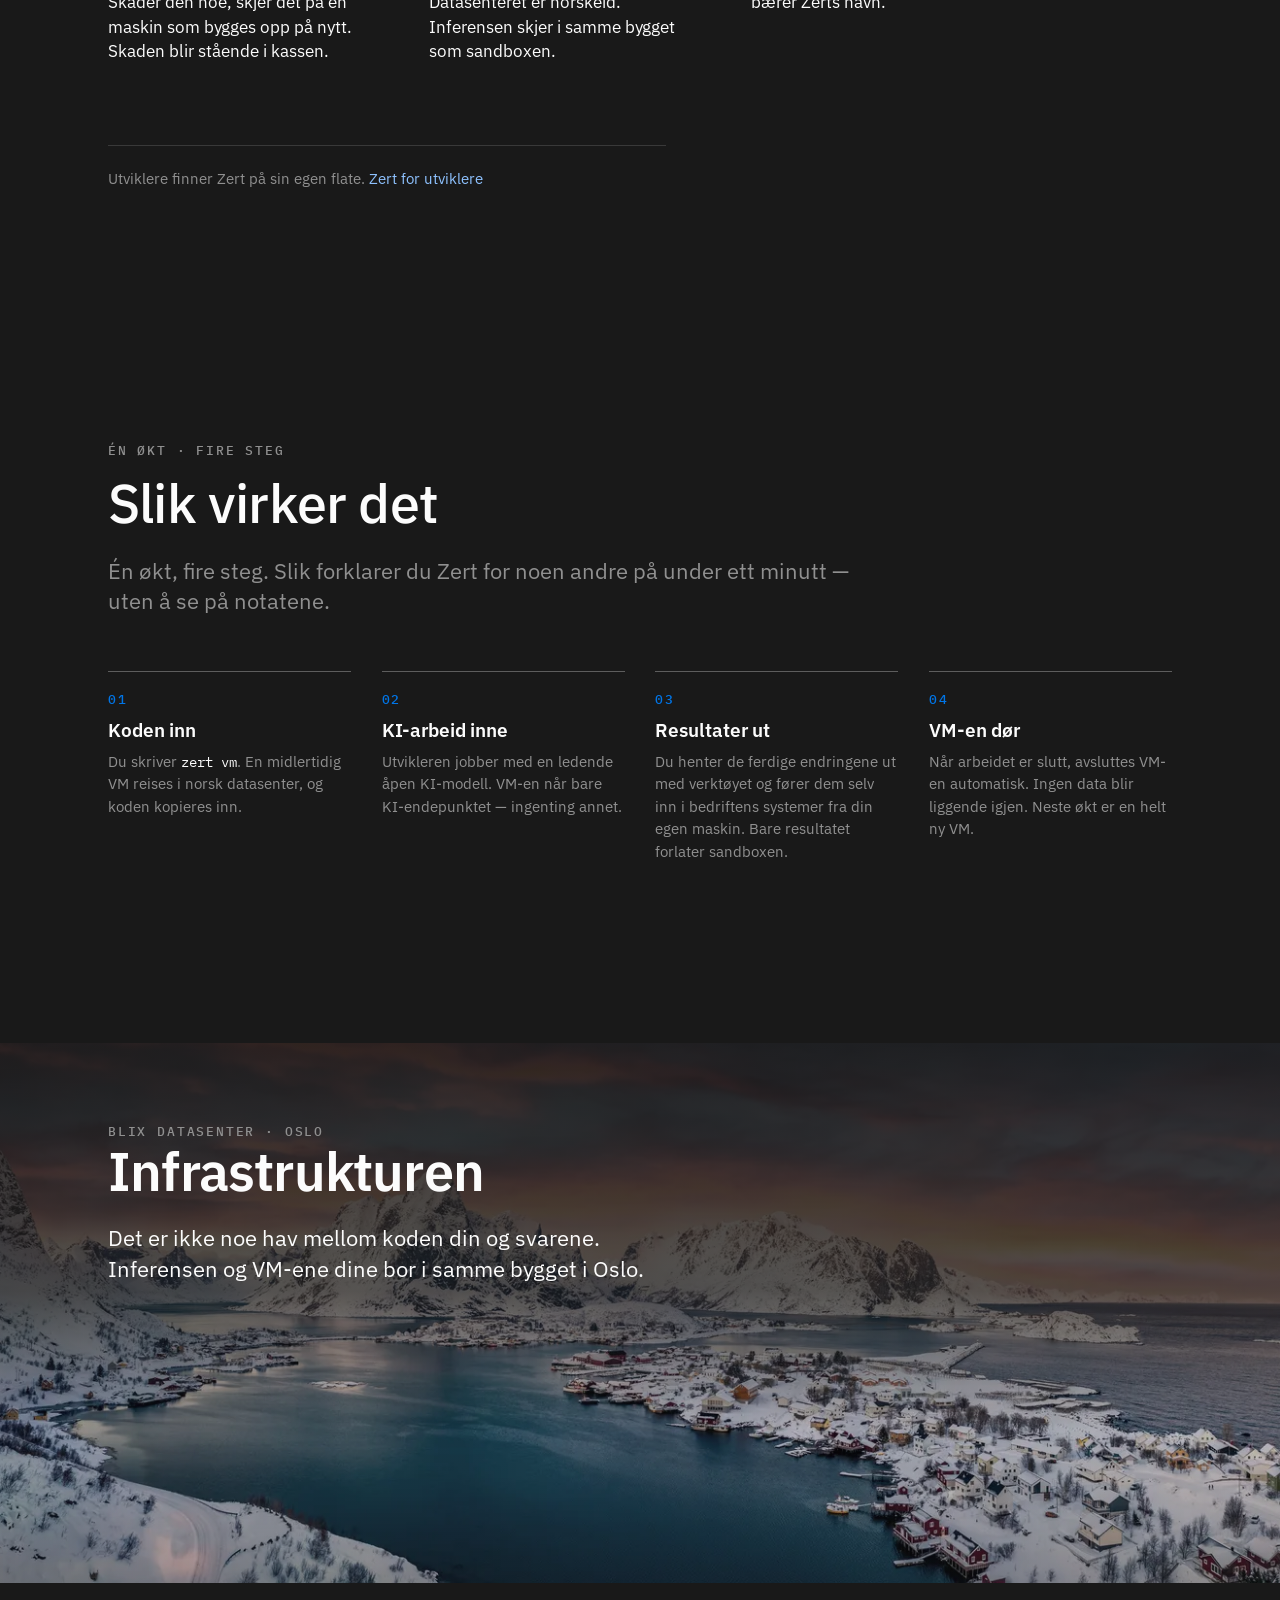
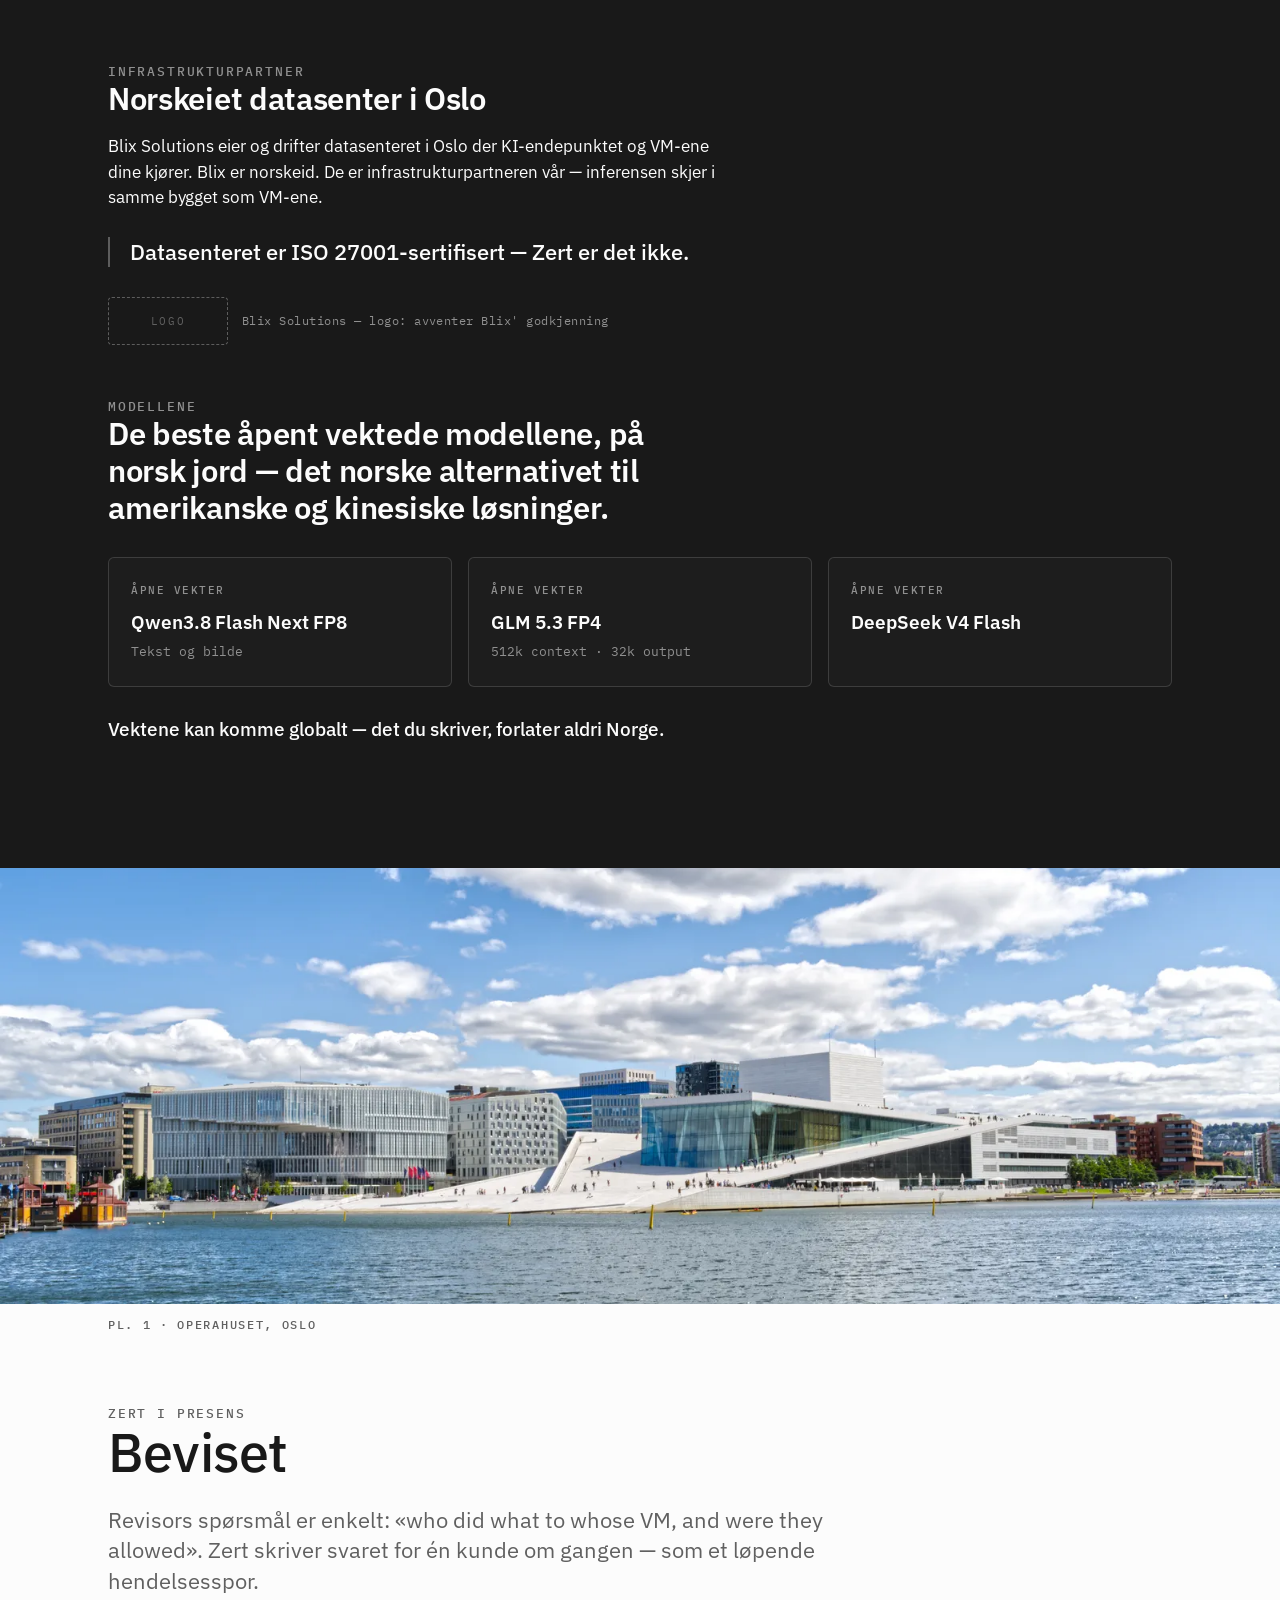
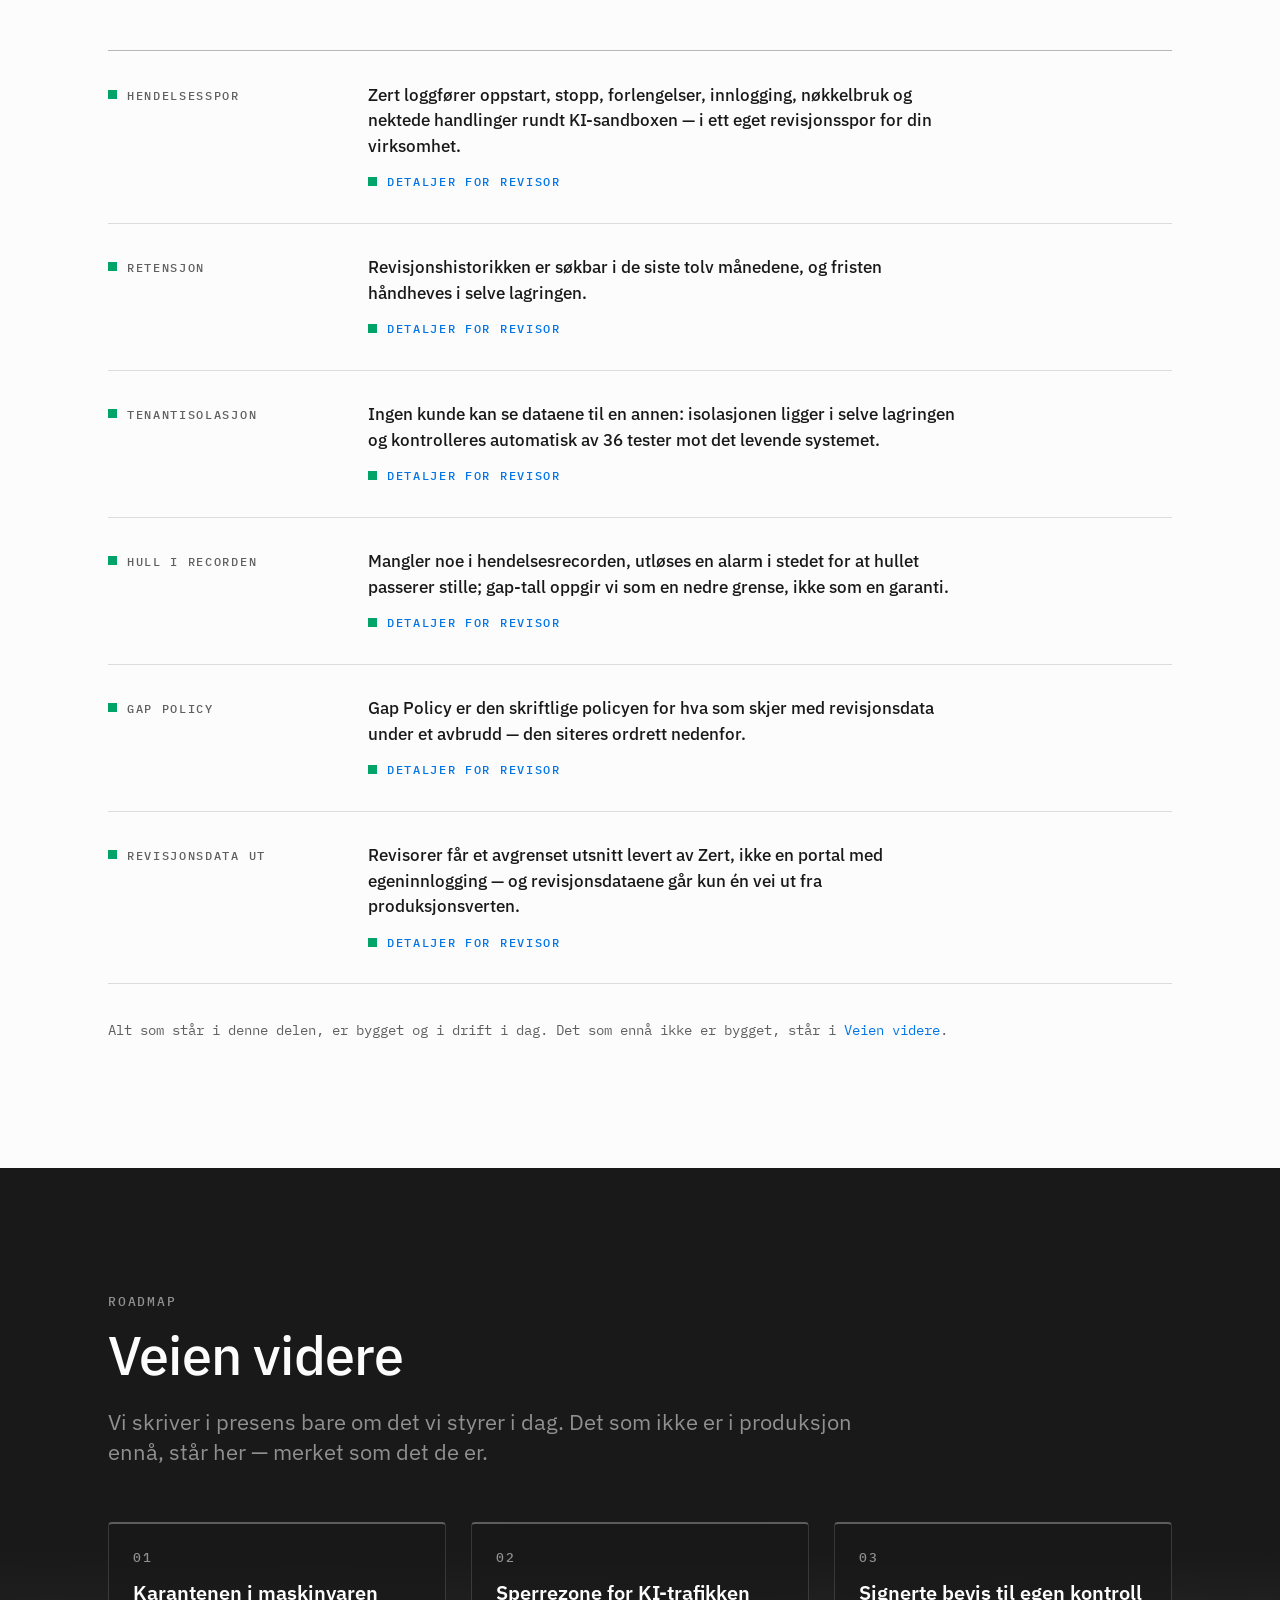
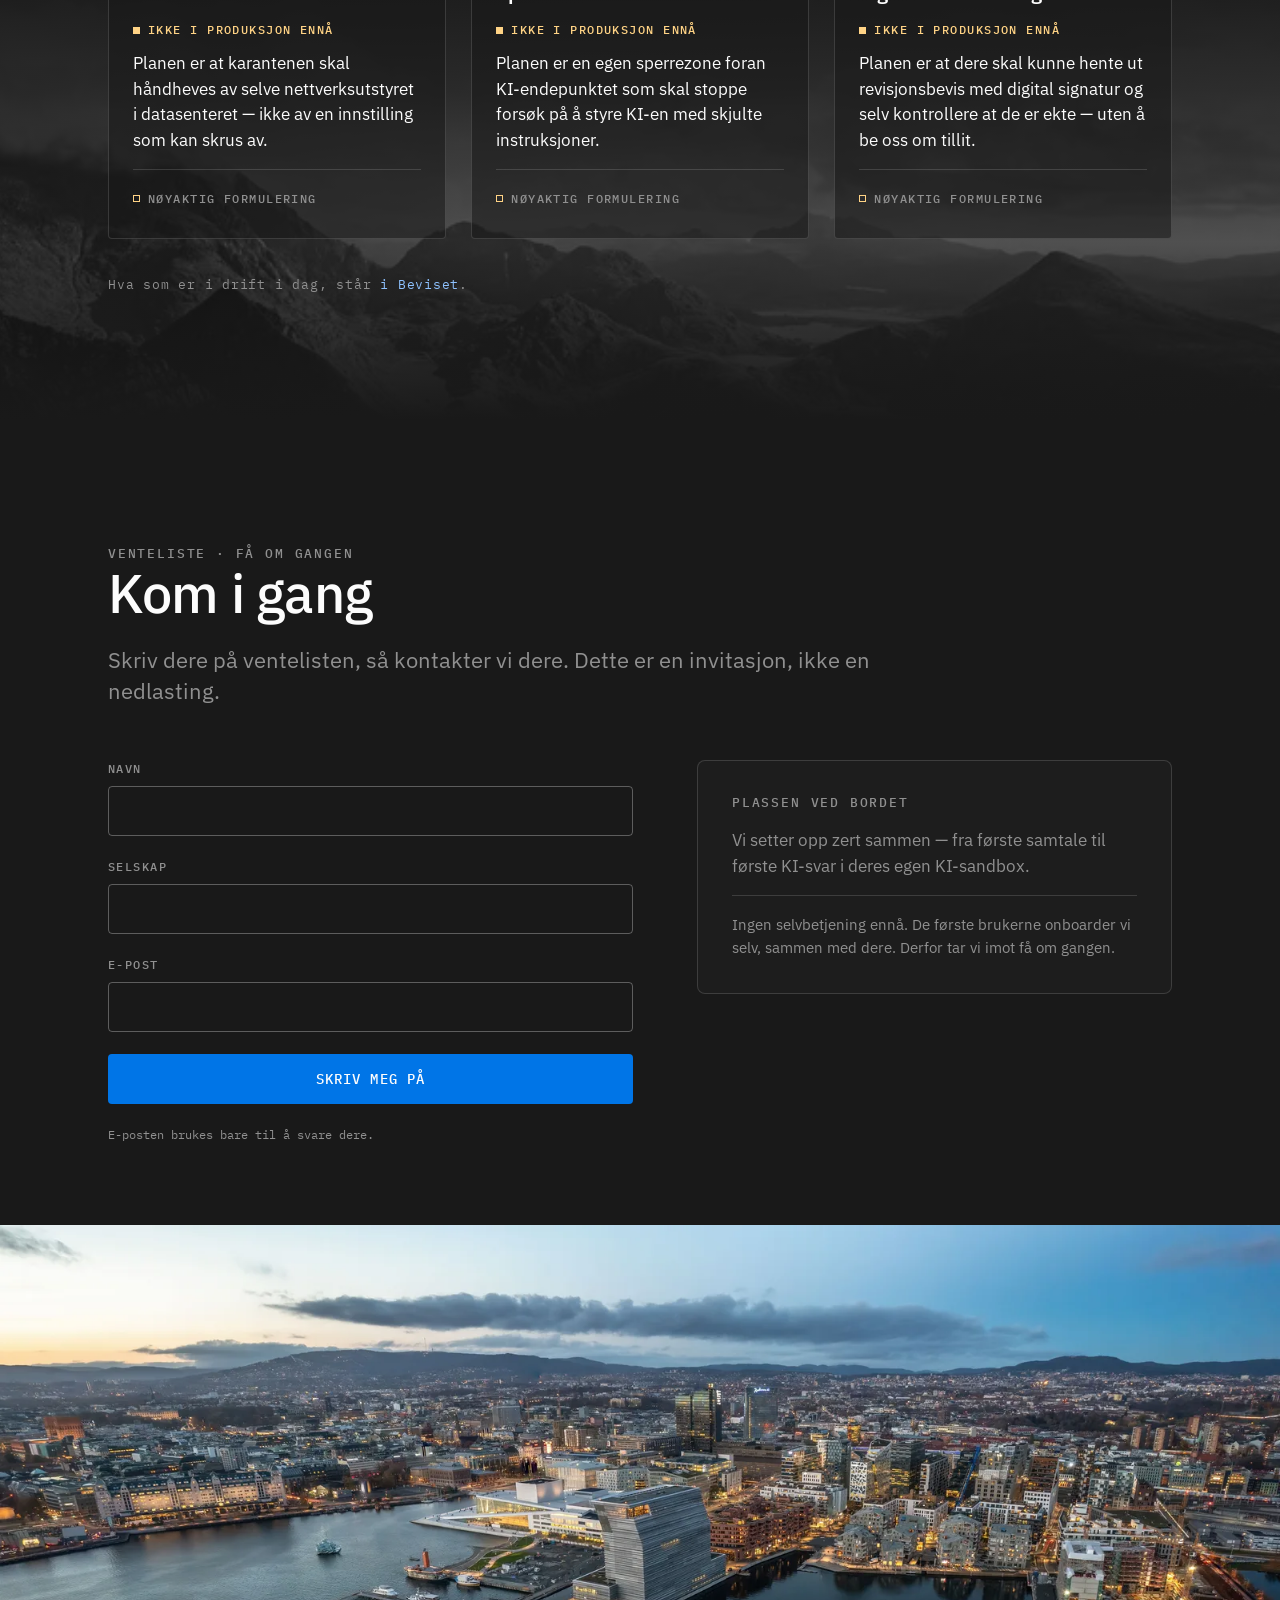
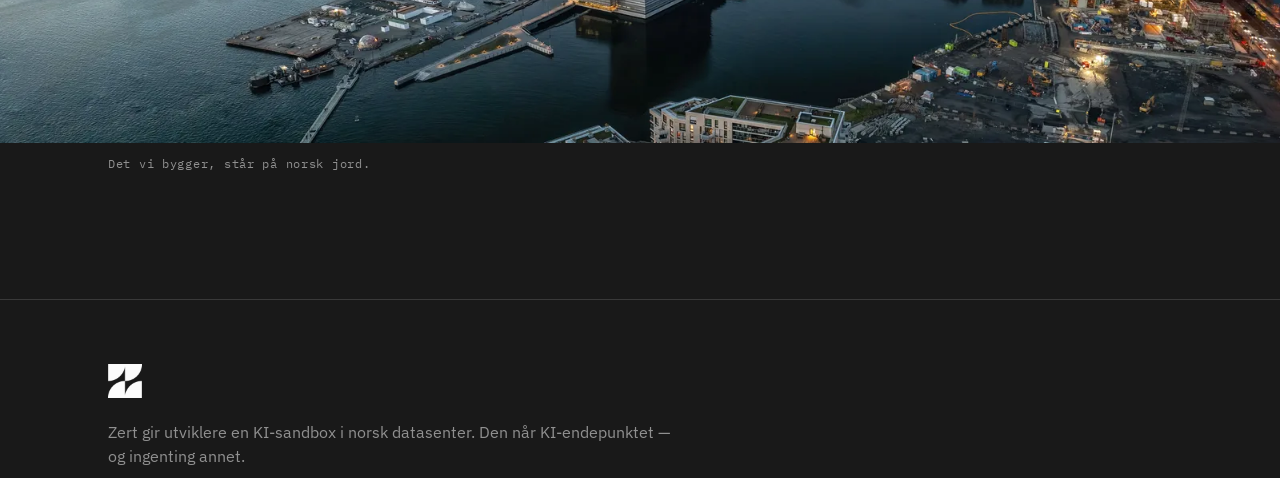
==== commit c7b285bf: "Move terminal register to dev surface; keep board page plain" ====
--- a/index.html
+++ b/index.html
@@ -827,7 +827,7 @@
         <ol class="svd__flow">
           <li class="svd__step" data-reveal>
             <p class="svd__num" aria-hidden="true">01</p>
-            <h3 class="svd__step-title">Repo inn</h3>
+            <h3 class="svd__step-title">Koden inn</h3>
             <p class="svd__step-text">Du skriver <code>zert vm</code>. En midlertidig VM reises i norsk datasenter, og koden kopieres inn.</p>
           </li>
           <li class="svd__step" data-reveal>
@@ -838,7 +838,7 @@
           <li class="svd__step" data-reveal>
             <p class="svd__num" aria-hidden="true">03</p>
             <h3 class="svd__step-title">Resultater ut</h3>
-            <p class="svd__step-text">Du henter de ferdige endringene ut med CLI-en og pusher dem fra din egen maskin. Bare resultatet forlater sandboxen.</p>
+            <p class="svd__step-text">Du henter de ferdige endringene ut med verktøyet og fører dem selv inn i bedriftens systemer fra din egen maskin. Bare resultatet forlater sandboxen.</p>
           </li>
           <li class="svd__step" data-reveal>
             <p class="svd__num" aria-hidden="true">04</p>
@@ -846,32 +846,6 @@
             <p class="svd__step-text">Når arbeidet er slutt, avsluttes VM-en automatisk. Ingen data blir liggende igjen. Neste økt er en helt ny VM.</p>
           </li>
         </ol>
-
-        <figure class="term" data-reveal>
-          <p class="term__label">Slik ser en økt ut i terminalen</p>
-          <pre class="term__screen" data-term><code><span class="term__line" data-pause="150"><span class="term__prompt">$ </span><span class="term__cmd">zert vm --repo betaling</span></span>
-<span class="term__line" data-pause="200">starting sandbox · Blix data center, Oslo</span>
-<span class="term__line" data-pause="110">repo 'betaling' copied in · 2.4 MB</span>
-<span class="term__line" data-pause="110">route out: KI endpoint only</span>
-<span class="term__line" data-pause="200">attached — you are inside the VM</span>
-<span class="term__line" data-pause="280"> </span>
-<span class="term__line" data-pause="200"><span class="term__prompt">$ </span><span class="term__cmd">zert ask "make webhook retry idempotent"</span></span>
-<span class="term__line" data-pause="380">model: qwen3.8 flash next</span>
-<span class="term__line" data-pause="160">edited webhooks/retry.go + retry_test.go</span>
-<span class="term__line" data-pause="200">go test ./... · 128 passed, 0 failed</span>
-<span class="term__line" data-pause="300"> </span>
-<span class="term__line" data-pause="200"><span class="term__prompt">$ </span><span class="term__cmd">exit</span></span>
-<span class="term__line" data-pause="170">connection to sandbox closed</span>
-<span class="term__line" data-pause="280"> </span>
-<span class="term__line" data-pause="200"><span class="term__prompt">$ </span><span class="term__cmd">git push origin main</span></span>
-<span class="term__line" data-pause="200">Enumerating objects: 12, done.</span>
-<span class="term__line" data-pause="100">To github.com:bedrift/betaling.git</span>
-<span class="term__line" data-pause="100">   3c9a1f2..81bd4e0  main -&gt; main</span>
-<span class="term__line" data-pause="340"> </span>
-<span class="term__line" data-pause="200">[zert] sbx-4f2a terminated · nothing remains</span>
-<span class="term__line" data-pause="260"><span class="term__prompt">$ </span><span class="term__caret" aria-hidden="true"></span></span></code></pre>
-          <figcaption class="term__caption">Iscenesatt opptak av en vanlig økt. Den spiller seg selv én gang og er ikke interaktiv.</figcaption>
-        </figure>
       </div>
     </section>
     <!-- ===== /ACT:slik-virker-det ===== -->
@@ -1194,8 +1168,6 @@
       <p class="site-footer__tagline">Zert gir utviklere en KI-sandbox i norsk datasenter. Den når KI-endepunktet — og ingenting annet.</p>
       <ul class="site-footer__lenker">
         <li><a href="mailto:jp@zert.no">jp@zert.no</a></li>
-        <!-- TODO: oppdater lenken når det offentlige repoet er på plass (plassholder inntil videre) -->
-        <li><a href="https://github.com/zert" rel="noopener">GitHub</a></li>
         <li><a href="#kom-i-gang">Ventelisten</a></li>
       </ul>
       <p class="site-footer__meta">Zert · Norge · © 2026. Alle rettigheter reservert.</p>
--- a/style.css
+++ b/style.css
@@ -743,10 +743,10 @@
 
 /* ===== ACT: slik-virker-det ===== */
 
-/* Forløpet repo inn -> KI-arbeid inne -> resultater ut -> VM-en dør, som fire
-   steg på rad, pluss den iscenesatte autoplay-terminalen som først viser seg
-   i denne handlingen. Blå er handlingens eneste aksent (standard interaktiv).
-   Terminalinnholdet er på engelsk; rundteksten er bokmål. */
+/* Fire steg i leserekkefølge — inn, arbeid, ut, død — som leses som én
+   setning. Blå er handlingens eneste aksent (standard interaktiv).
+   Den iscenesatte autoplay-terminalen bor ikke lenger i denne akten: den
+   følger utviklerflatens dev-karantene-akt, og .term-stilene eies der. */
 
 .section--slik-virker-det .kicker { margin-bottom: 14px; }
 
@@ -796,80 +796,12 @@
   color: var(--fg);
 }
 
-/* Terminalen — en ekte terminalrute: ingen vinduskrom, ingen glød, ingen
-   skygger. Hele sesjonen står statisk i HTML-en; når scripts.js er aktiv
-   (og bevegelse er tillatt) legges .term--replay på og trinnene spilles av
-   én gang. Redusert bevegelse og uten JavaScript: statisk fulltilstand. */
-
-.term { max-width: 880px; }
-
-.term__label {
-  font-family: var(--font-mono);
-  font-weight: 500;
-  font-size: 12px;
-  letter-spacing: 0.14em;
-  text-transform: uppercase;
-  color: var(--fg-muted);
-  margin-bottom: 12px;
-}
-
-.term__screen {
-  margin: 0;
-  border: 1px solid var(--line);
-  border-radius: 6px;
-  background: color-mix(in srgb, var(--fg) 3%, transparent);
-  padding: clamp(16px, 2.4vw, 26px) clamp(14px, 2.2vw, 24px);
-  font-family: var(--font-mono);
-  font-weight: 400;
-  font-size: clamp(11px, 1vw + 8px, 13px);
-  line-height: 1.7;
-  color: var(--fg);
-  white-space: pre-wrap;
-  overflow-wrap: break-word;
-}
-
-.term__prompt { color: var(--blue-300); }
-
-/* Linjene er på plass fra starten (lesbart for skjermlesere) — replay
-   skjuler dem med gjennomsiktighet, ikke display, slik at innholdet blir
-   værende i tilgjengelighetstreet. */
-.term--replay .term__line { opacity: 0; }
-.term--replay .term__line.is-shown { opacity: 1; }
-
-/* Blokkmarkøren hører til i en ekte terminal. Den blinker bare mens
-   sesjonen skrives; på fullført tilstand står den stille (ingen løkke). */
-.term__caret { display: none; }
-.term--replay .term__caret {
-  display: inline-block;
-  width: 0.6em;
-  height: 1.05em;
-  margin-left: 3px;
-  vertical-align: text-bottom;
-  background: var(--blue-300);
-  animation: term-caret 1.1s step-end infinite;
-}
-.term--replay.term--done .term__caret { animation: none; }
-
-@keyframes term-caret { 50% { opacity: 0; } }
-
-.term__caption {
-  font-family: var(--font-mono);
-  font-size: 12px;
-  line-height: 1.5;
-  color: var(--fg-muted);
-  margin-top: 12px;
-}
-
 @media (max-width: 880px) {
   .svd__flow { grid-template-columns: repeat(2, minmax(0, 1fr)); }
 }
 
 @media (max-width: 560px) {
   .svd__flow { grid-template-columns: 1fr; }
-}
-
-@media (prefers-reduced-motion: reduce) {
-  .term__caret { display: none; }
 }
 
 /* ===== /ACT: slik-virker-det ===== */
@@ -2137,6 +2069,82 @@
   max-width: 46ch;
 }
 
+/* --- Iscenesatt autoplay-terminal (flyttet hit fra slik-virker-det på
+       styreflaten, review av spec #15): utviklerflaten eier
+       terminalhistorien. En ekte terminalrute: ingen vinduskrom, ingen
+       glød, ingen skygger. Hele sesjonen står statisk i HTML-en; når
+       scripts.js er aktiv (og bevegelse er tillatt) legges .term--replay
+       på og trinnene spilles av én gang. Redusert bevegelse og uten
+       JavaScript: statisk fulltilstand. Innholdet er på engelsk;
+       rundteksten er bokmål. --- */
+
+/* Stegflyten på utviklerflaten har ingen egen margin — terminalen tar
+   pusten med egen toppmargin her, ikke i de delte .term-reglene. */
+.section--dev-karantene .term { margin-top: clamp(44px, 6vh, 64px); }
+
+.term { max-width: 880px; }
+
+.term__label {
+  font-family: var(--font-mono);
+  font-weight: 500;
+  font-size: 12px;
+  letter-spacing: 0.14em;
+  text-transform: uppercase;
+  color: var(--fg-muted);
+  margin-bottom: 12px;
+}
+
+.term__screen {
+  margin: 0;
+  border: 1px solid var(--line);
+  border-radius: 6px;
+  background: color-mix(in srgb, var(--fg) 3%, transparent);
+  padding: clamp(16px, 2.4vw, 26px) clamp(14px, 2.2vw, 24px);
+  font-family: var(--font-mono);
+  font-weight: 400;
+  font-size: clamp(11px, 1vw + 8px, 13px);
+  line-height: 1.7;
+  color: var(--fg);
+  white-space: pre-wrap;
+  overflow-wrap: break-word;
+}
+
+.term__prompt { color: var(--blue-300); }
+
+/* Linjene er på plass fra starten (lesbart for skjermlesere) — replay
+   skjuler dem med gjennomsiktighet, ikke display, slik at innholdet blir
+   værende i tilgjengelighetstreet. */
+.term--replay .term__line { opacity: 0; }
+.term--replay .term__line.is-shown { opacity: 1; }
+
+/* Blokkmarkøren hører til i en ekte terminal. Den blinker bare mens
+   sesjonen skrives; på fullført tilstand står den stille (ingen løkke). */
+.term__caret { display: none; }
+.term--replay .term__caret {
+  display: inline-block;
+  width: 0.6em;
+  height: 1.05em;
+  margin-left: 3px;
+  vertical-align: text-bottom;
+  background: var(--blue-300);
+  animation: term-caret 1.1s step-end infinite;
+}
+.term--replay.term--done .term__caret { animation: none; }
+
+@keyframes term-caret { 50% { opacity: 0; } }
+
+.term__caption {
+  font-family: var(--font-mono);
+  font-size: 12px;
+  line-height: 1.5;
+  color: var(--fg-muted);
+  margin-top: 12px;
+}
+
+@media (prefers-reduced-motion: reduce) {
+  .term__caret { display: none; }
+}
+
 @media (max-width: 880px) {
   .dev-steg__flow { grid-template-columns: repeat(2, minmax(0, 1fr)); }
 }
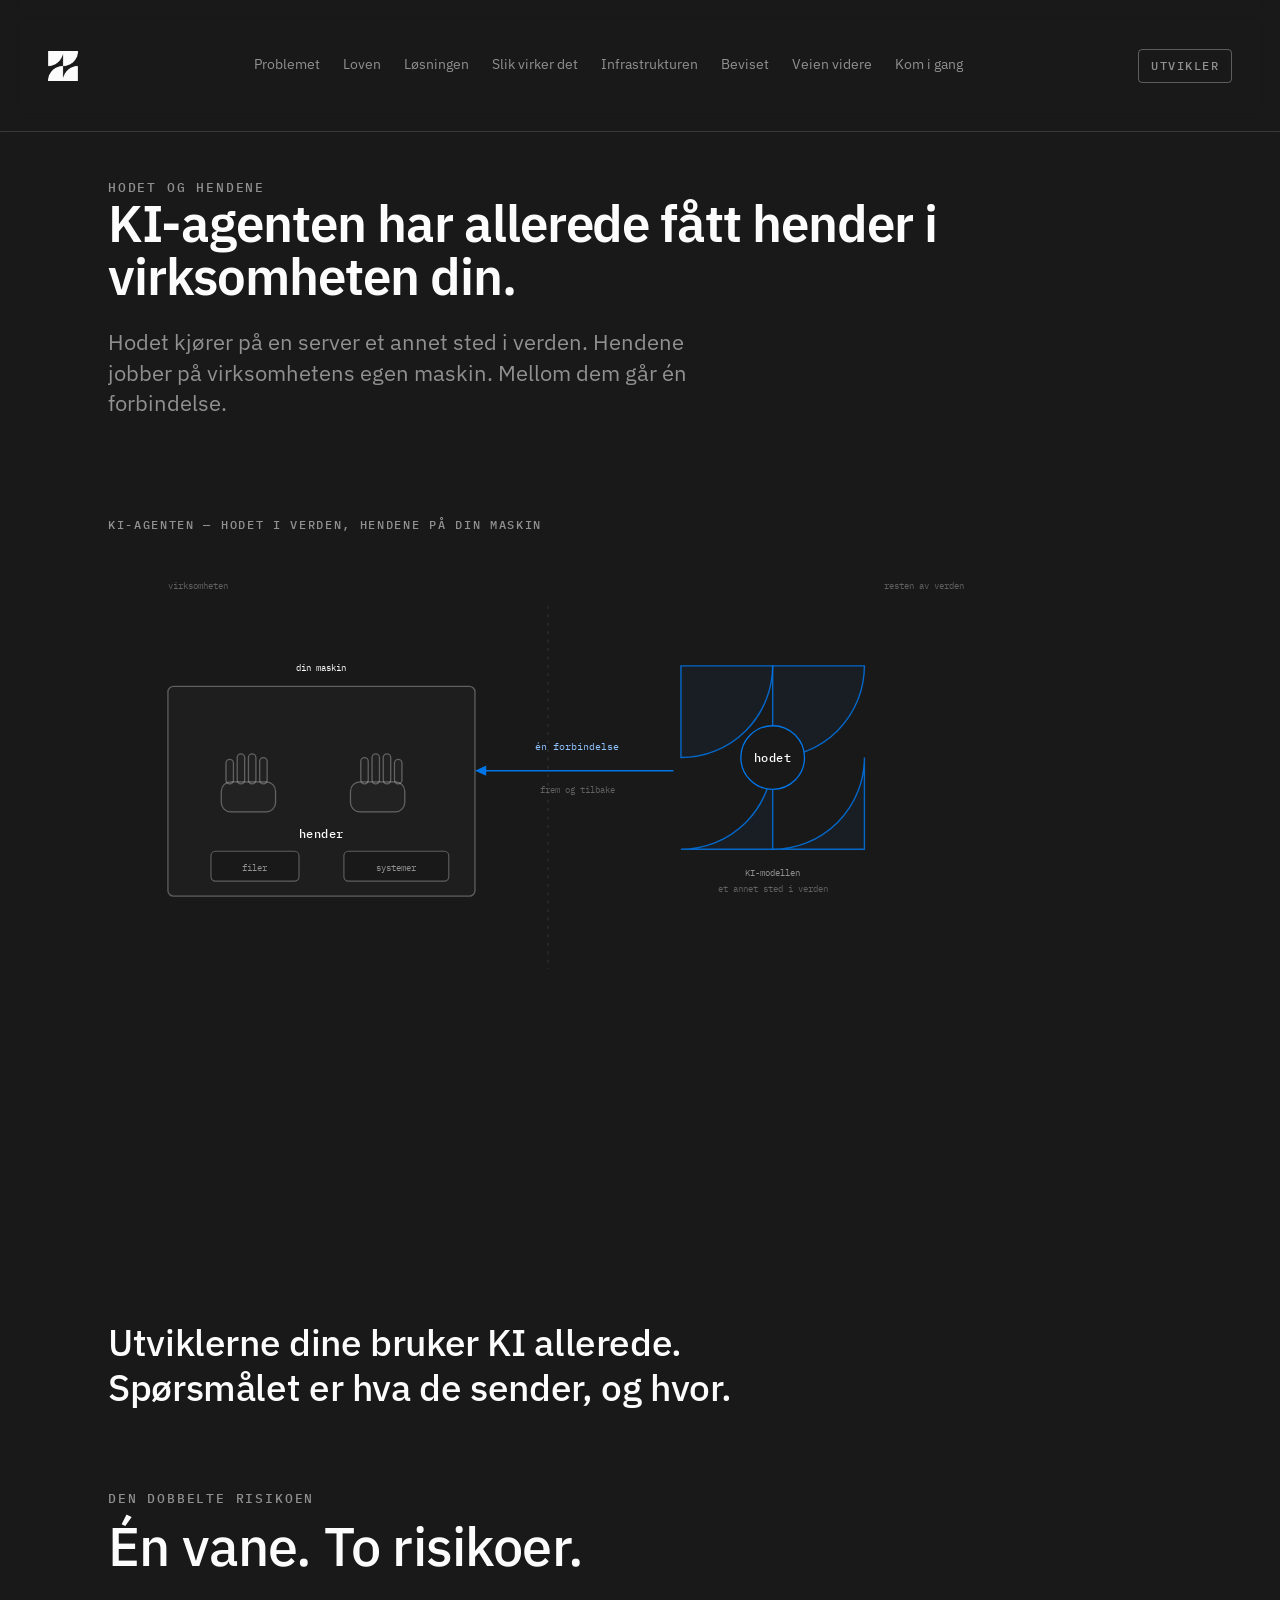
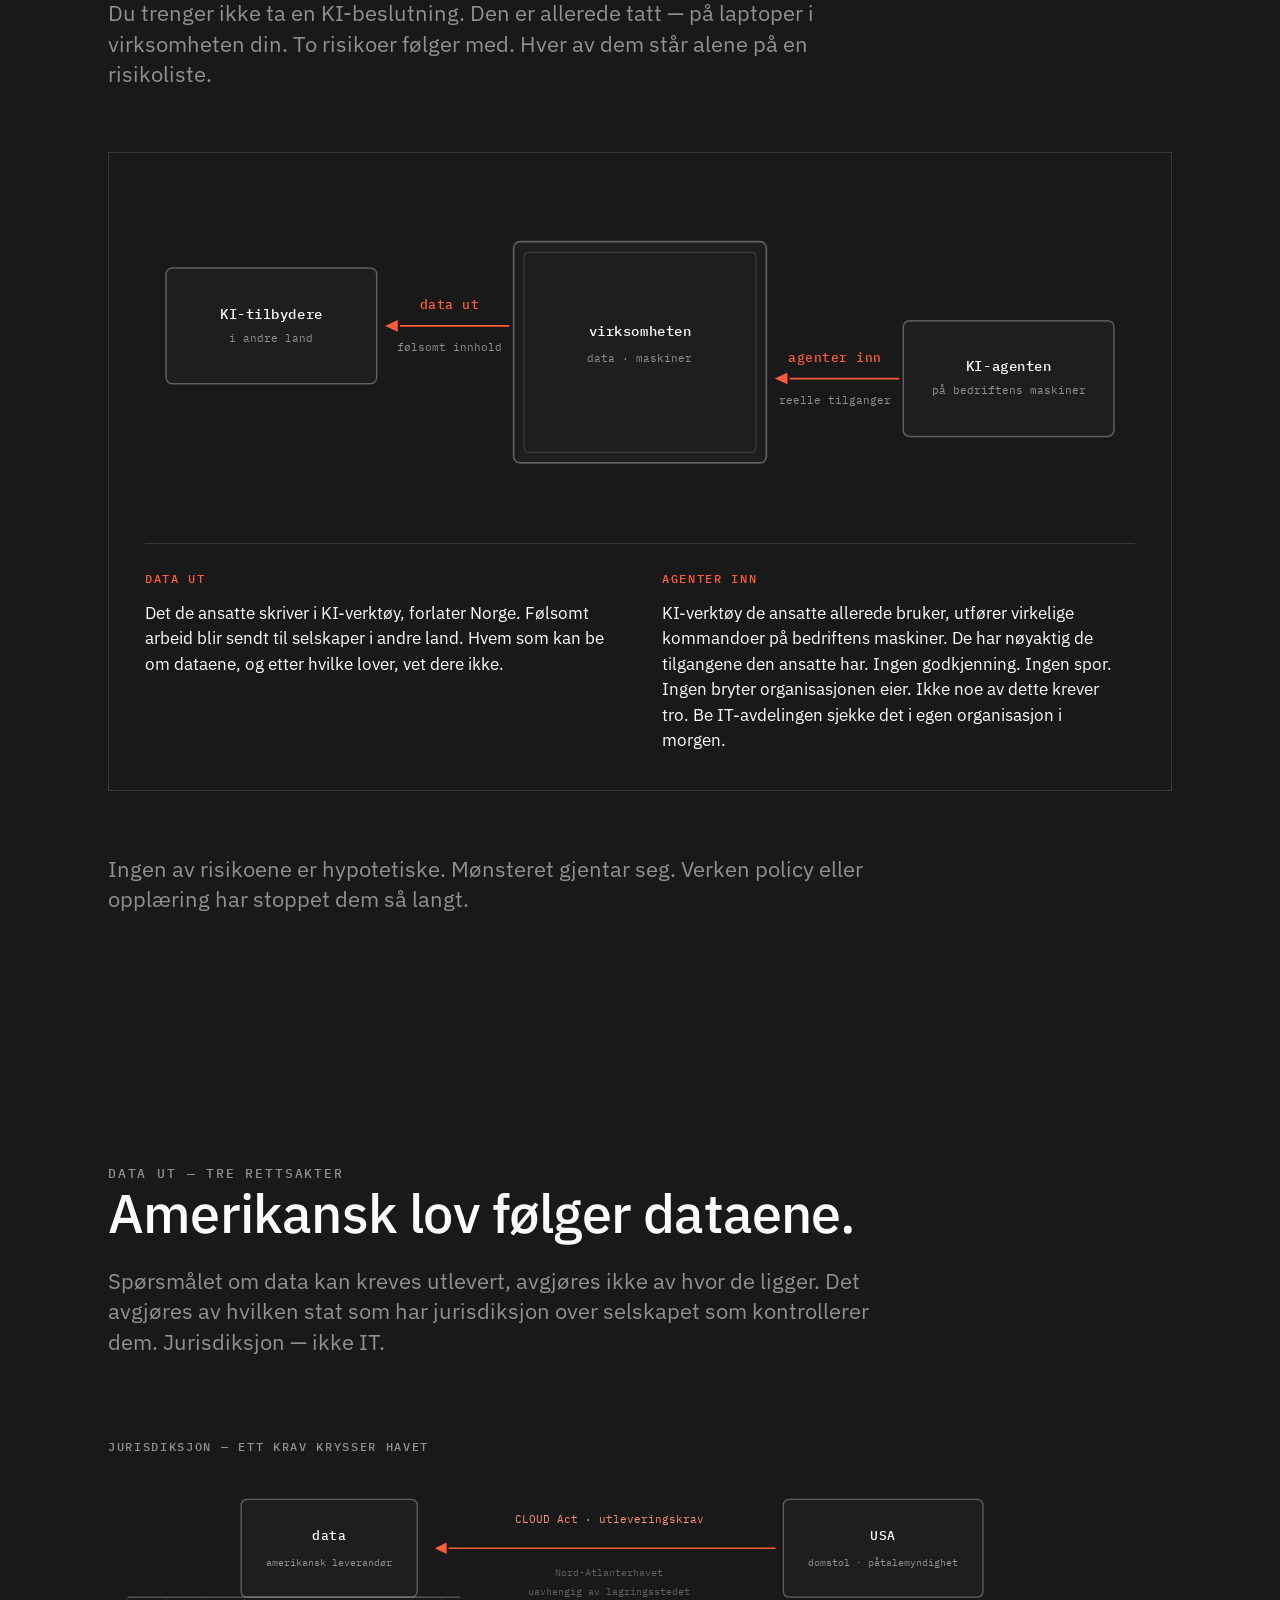
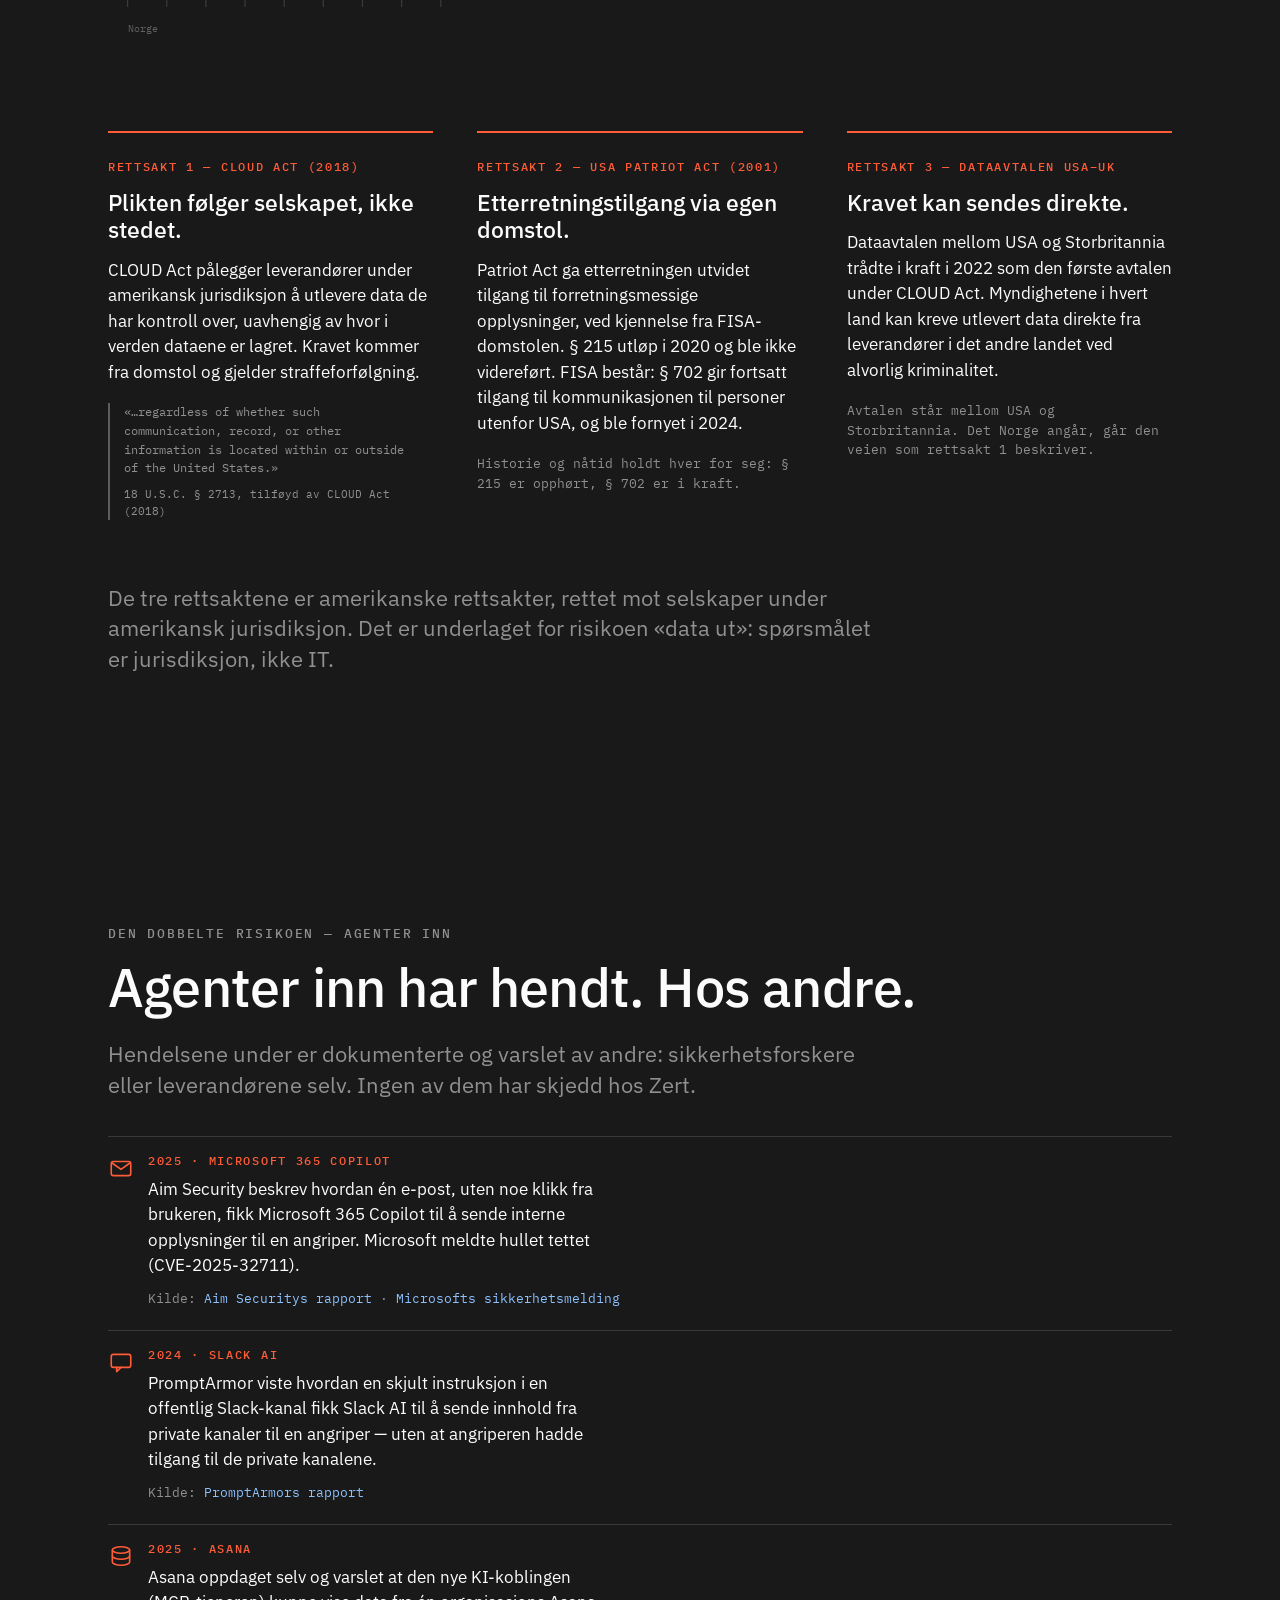
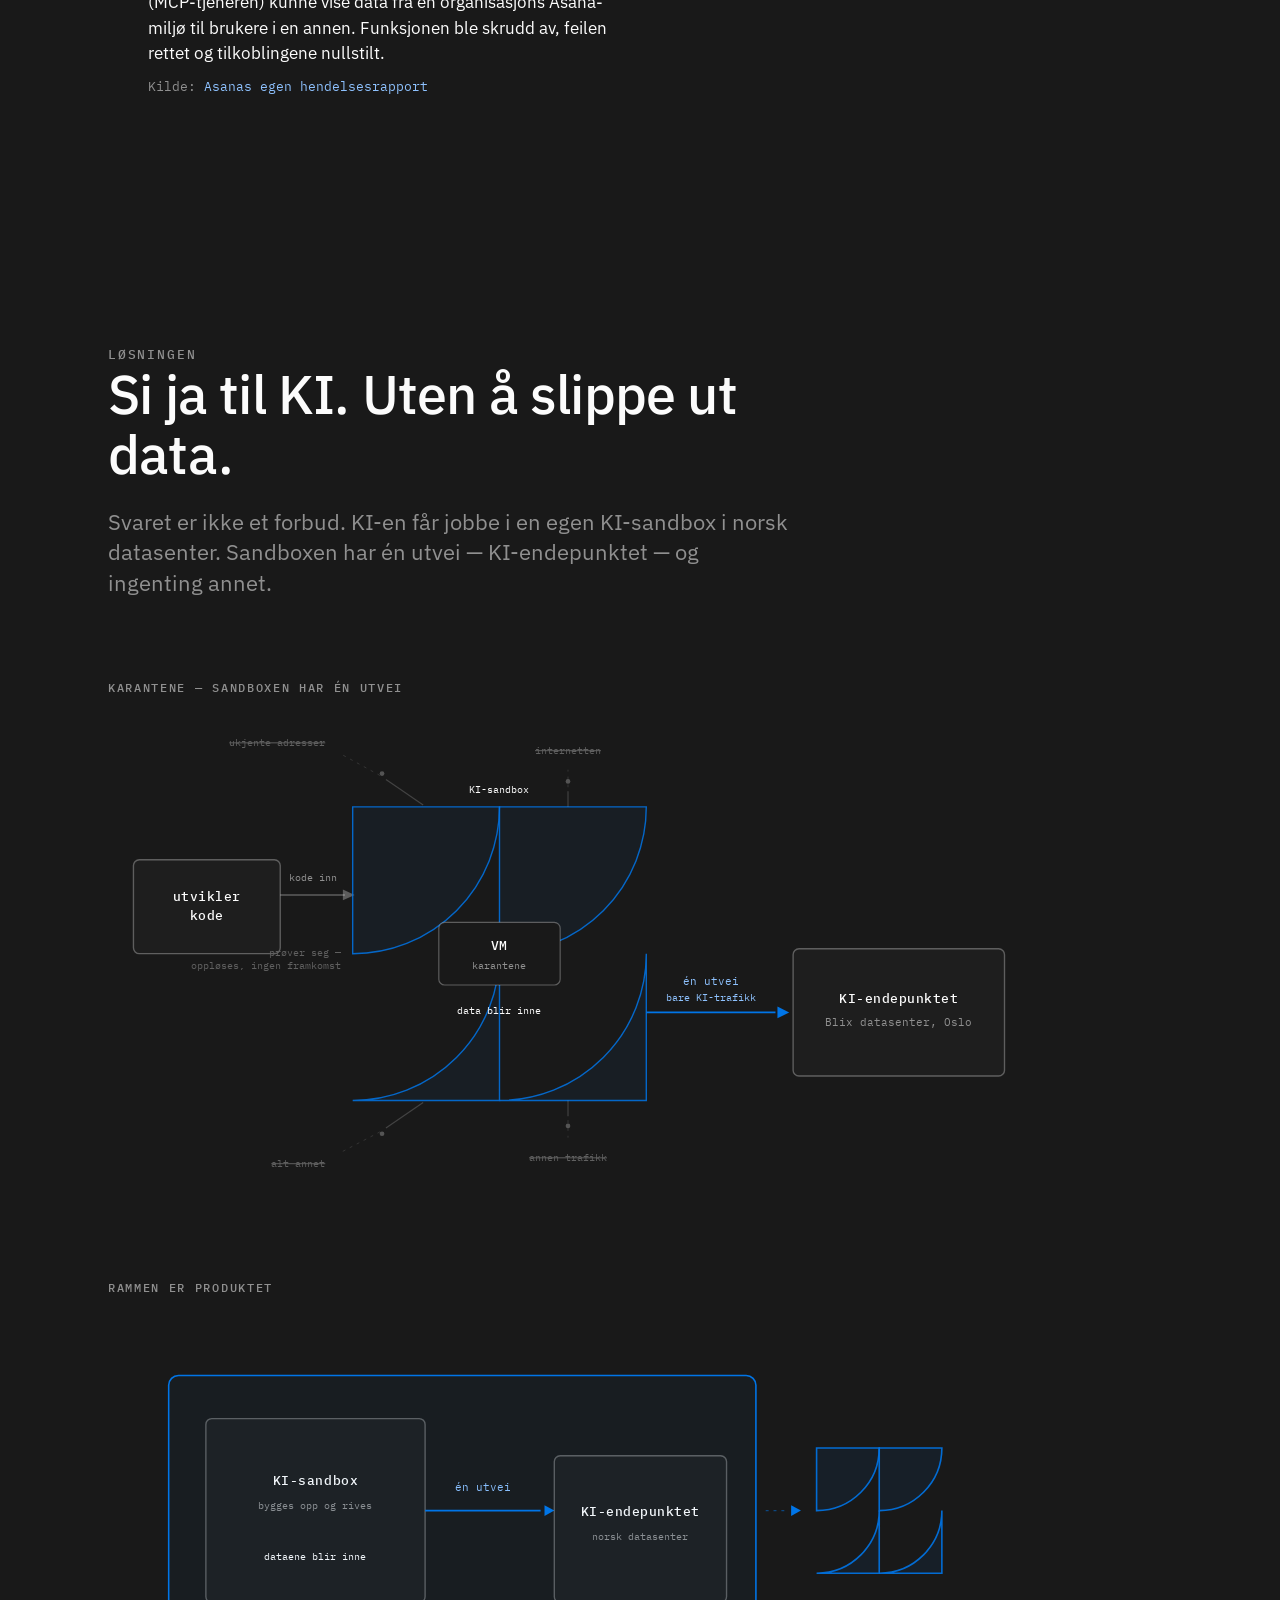
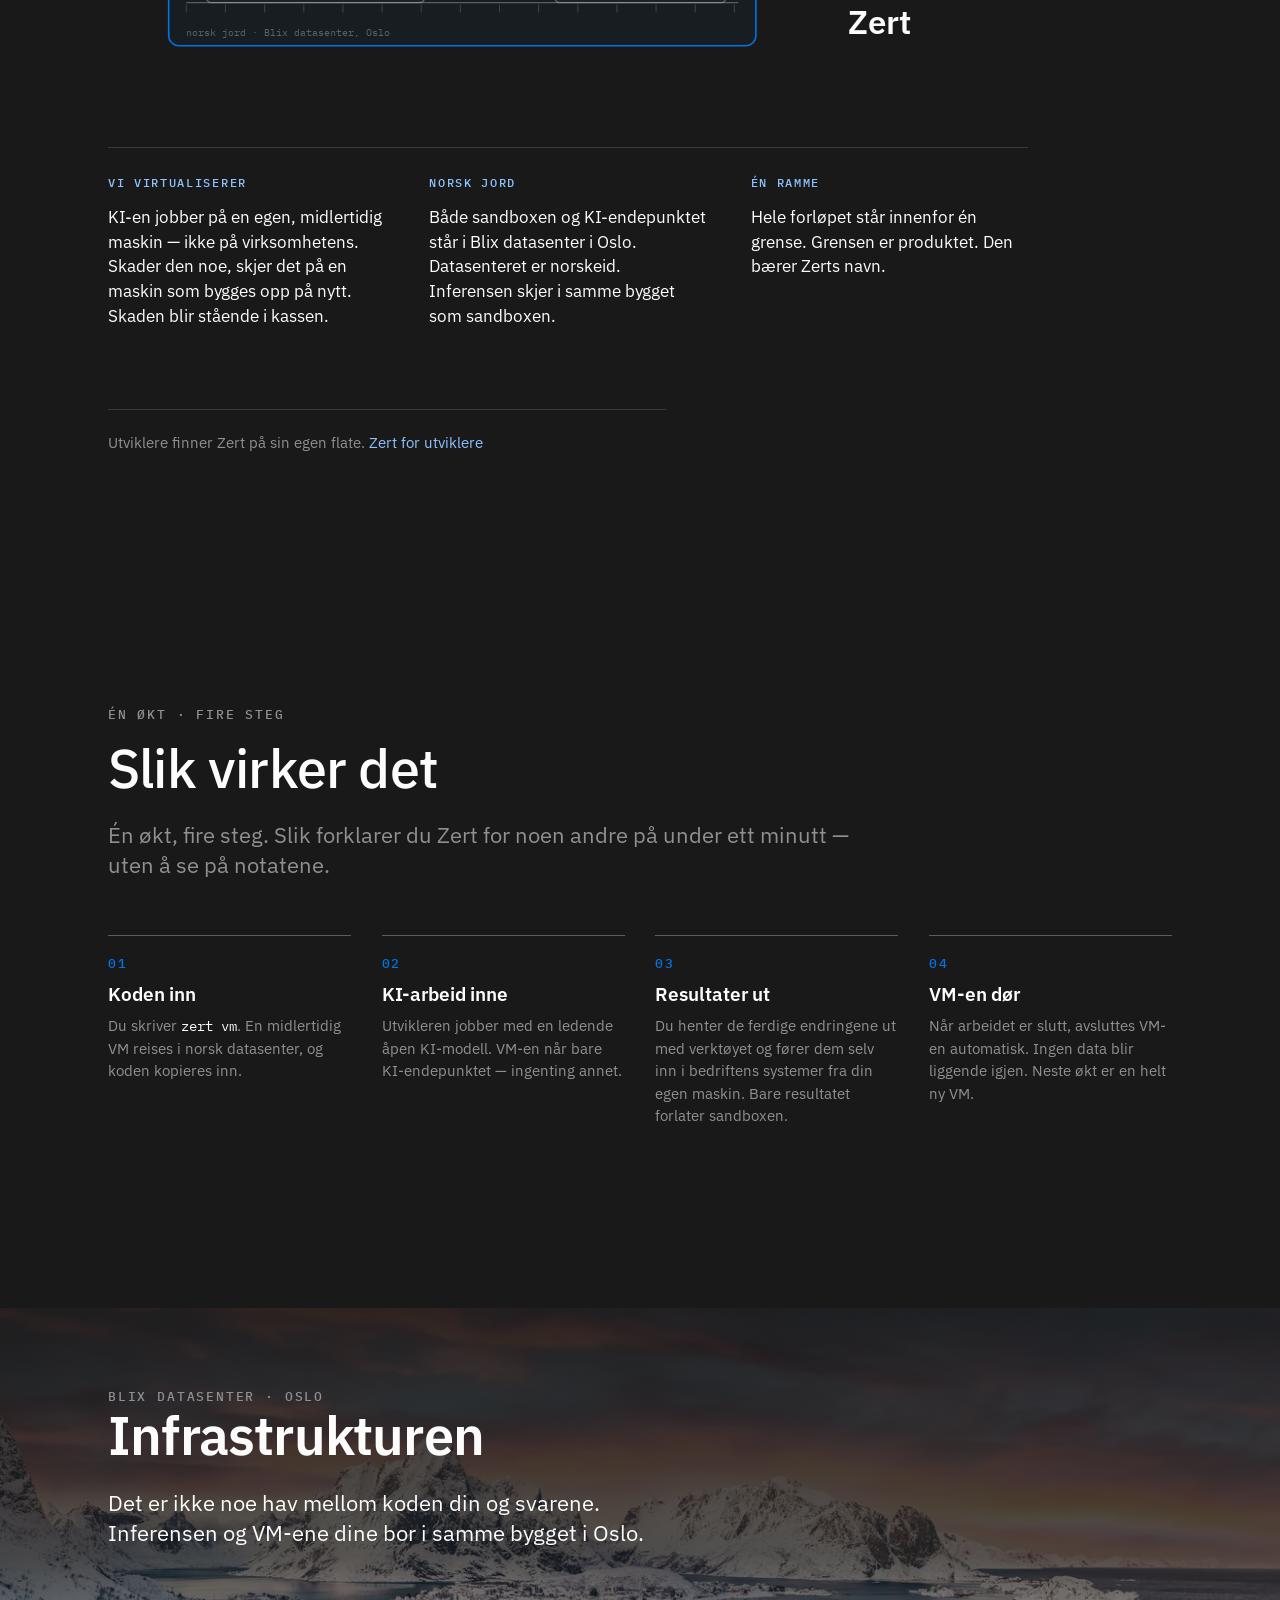
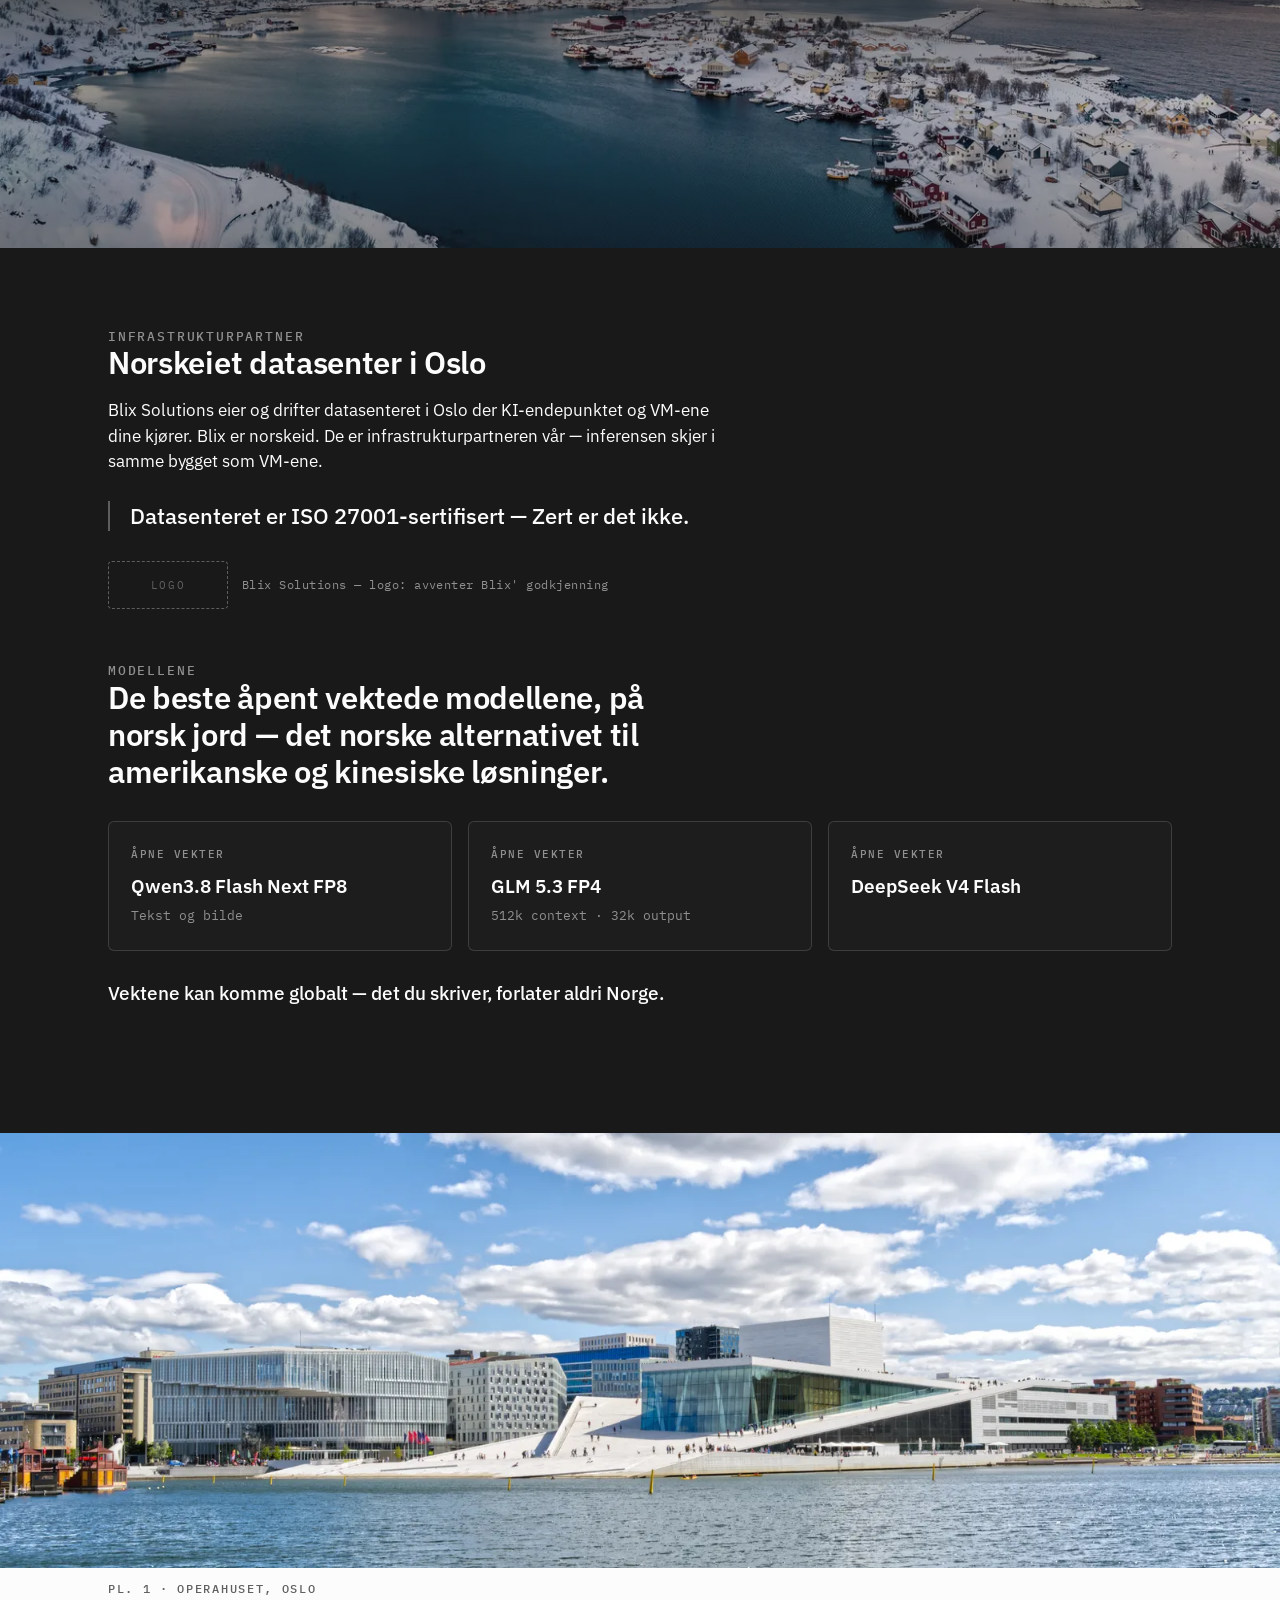
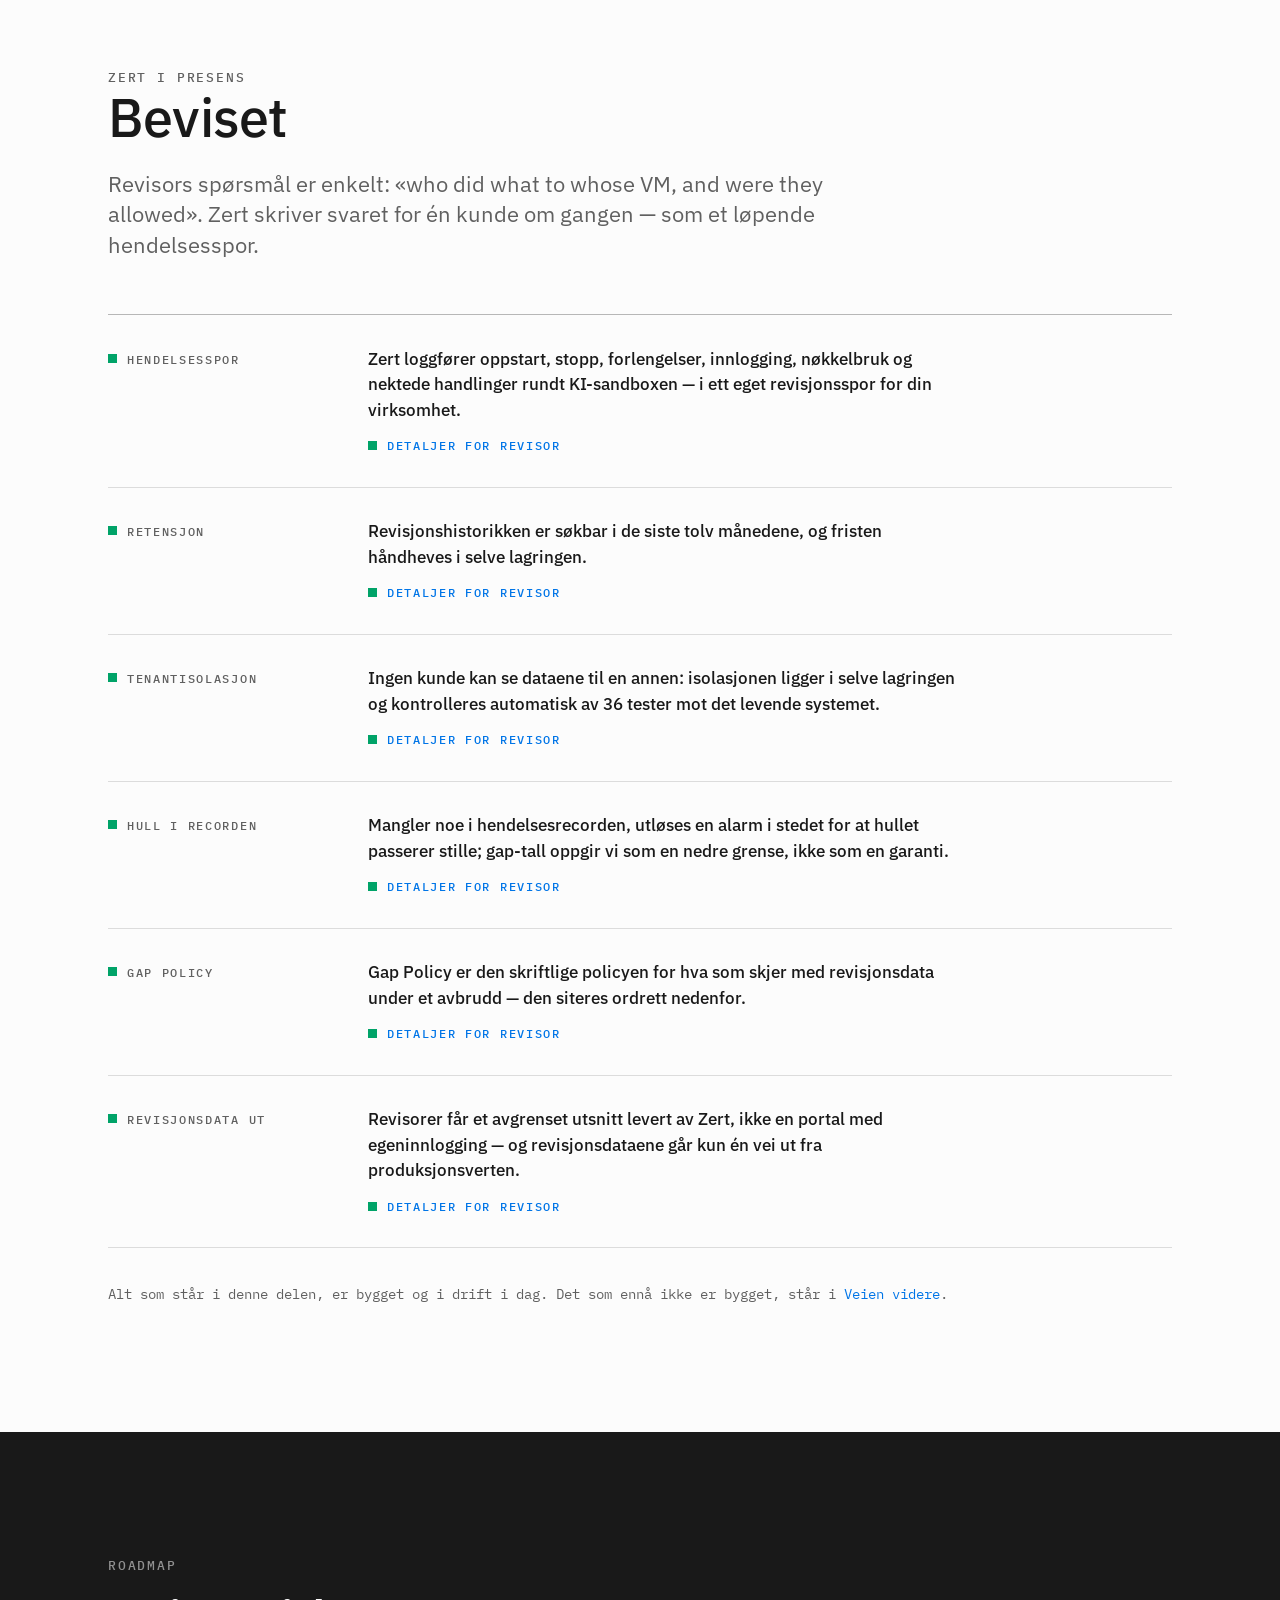
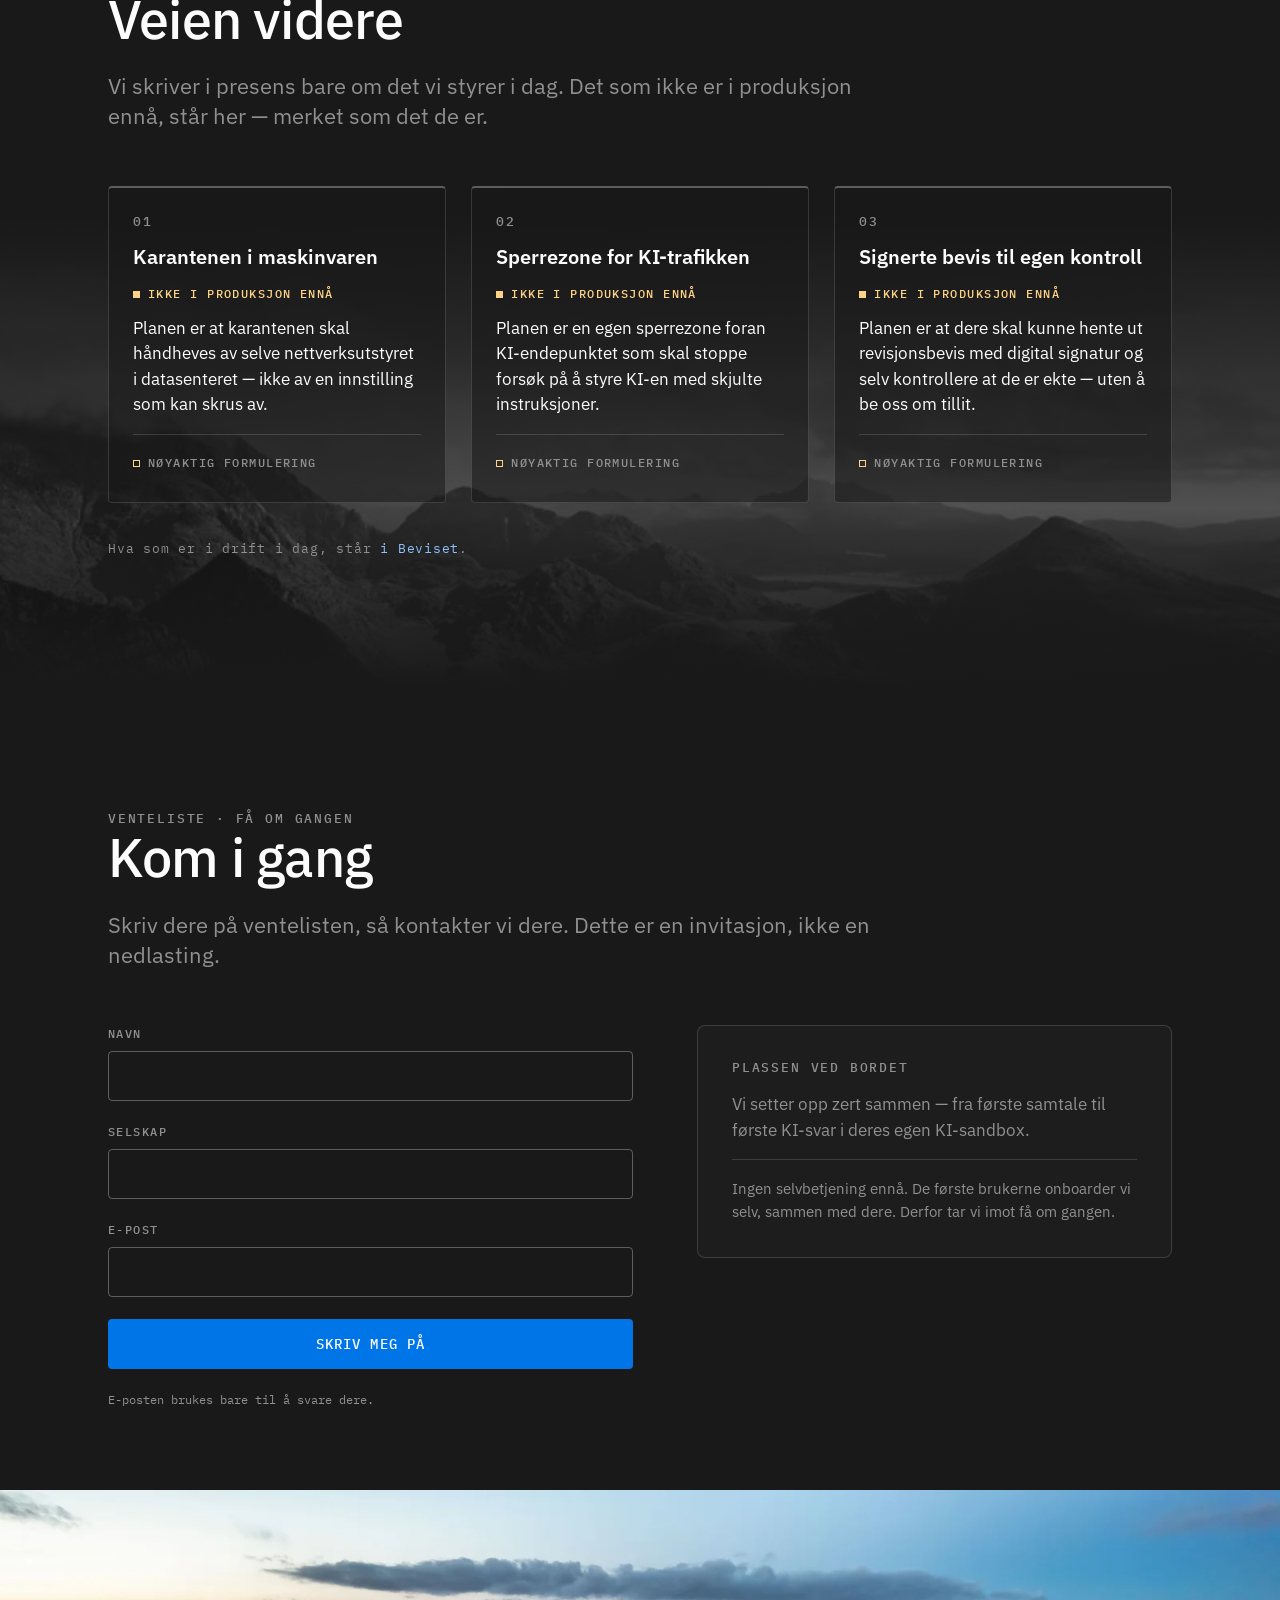
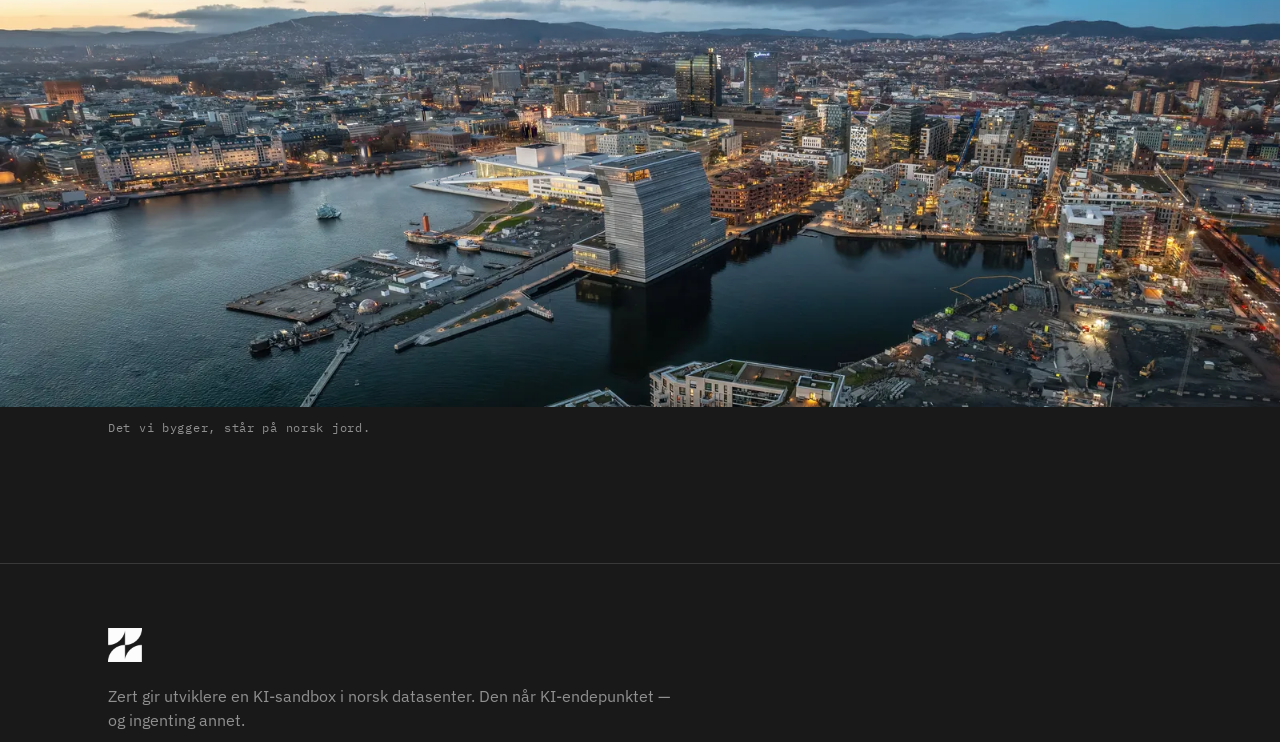
==== commit 4befa7b4: "Move incident cards to own agenter inn beat after loven" ====
--- a/index.html
+++ b/index.html
@@ -297,51 +297,6 @@
             <div class="problemet__del" data-reveal>
               <p class="problemet__merke">Agenter inn</p>
               <p class="problemet__del-tekst">KI-verktøy de ansatte allerede bruker, utfører virkelige kommandoer på bedriftens maskiner. De har nøyaktig de tilgangene den ansatte har. Ingen godkjenning. Ingen spor. Ingen bryter organisasjonen eier. Ikke noe av dette krever tro. Be IT-avdelingen sjekke det i egen organisasjon i morgen.</p>
-
-              <!-- Ticket #20: tre dokumenterte hendelser, som eksternt bevis
-                   i agenter inn-halvdelen. Kopien følger primærkildene
-                   sak for sak: år + plattform + hva som lekket + status.
-                   Kun href-er, ingen innbakte ressurser. -->
-              <div class="problemet__hendelser">
-                <p class="problemet__merke">Dokumentert av andre</p>
-                <p class="problemet__hendelser-ramme">Hendelsene under er dokumenterte og varslet av andre: sikkerhetsforskere eller leverandørene selv. Ingen av dem har skjedd hos Zert.</p>
-                <ul class="problemet__hendelser-liste">
-                  <li class="problemet__hendelse" data-reveal>
-                    <svg class="problemet__piktogram" viewBox="0 0 24 24" aria-hidden="true" focusable="false">
-                      <rect x="3" y="6" width="18" height="13" rx="2"/>
-                      <path d="M3.8 7.4 12 13.2l8.2-5.8"/>
-                    </svg>
-                    <div class="problemet__hendelse-innhold">
-                      <p class="problemet__merke">2025 · Microsoft 365 Copilot</p>
-                      <p class="problemet__del-tekst">Aim Security beskrev hvordan én e-post, uten noe klikk fra brukeren, fikk Microsoft 365 Copilot til å sende interne opplysninger til en angriper. Microsoft meldte hullet tettet (CVE-2025-32711).</p>
-                      <p class="problemet__hendelse-kilde">Kilde: <a href="https://www.aim.security/lp/aim-labs-echoleak-blogpost" rel="noopener">Aim Securitys rapport</a> · <a href="https://msrc.microsoft.com/update-guide/vulnerability/CVE-2025-32711" rel="noopener">Microsofts sikkerhetsmelding</a></p>
-                    </div>
-                  </li>
-                  <li class="problemet__hendelse" data-reveal>
-                    <svg class="problemet__piktogram" viewBox="0 0 24 24" aria-hidden="true" focusable="false">
-                      <rect x="3" y="5" width="18" height="12" rx="2"/>
-                      <path d="M8 17v4l4-4"/>
-                    </svg>
-                    <div class="problemet__hendelse-innhold">
-                      <p class="problemet__merke">2024 · Slack AI</p>
-                      <p class="problemet__del-tekst">PromptArmor viste hvordan en skjult instruksjon i en offentlig Slack-kanal fikk Slack AI til å sende innhold fra private kanaler til en angriper — uten at angriperen hadde tilgang til de private kanalene.</p>
-                      <p class="problemet__hendelse-kilde">Kilde: <a href="https://promptarmor.substack.com/p/slack-ai-data-exfiltration-from-private" rel="noopener">PromptArmors rapport</a></p>
-                    </div>
-                  </li>
-                  <li class="problemet__hendelse" data-reveal>
-                    <svg class="problemet__piktogram" viewBox="0 0 24 24" aria-hidden="true" focusable="false">
-                      <ellipse cx="12" cy="6.5" rx="8" ry="3"/>
-                      <path d="M4 6.5v11c0 1.7 3.6 3 8 3s8-1.3 8-3v-11"/>
-                      <path d="M4 12c0 1.7 3.6 3 8 3s8-1.3 8-3"/>
-                    </svg>
-                    <div class="problemet__hendelse-innhold">
-                      <p class="problemet__merke">2025 · Asana</p>
-                      <p class="problemet__del-tekst">Asana oppdaget selv og varslet at den nye KI-koblingen (MCP-tjeneren) kunne vise data fra én organisasjons Asana-miljø til brukere i en annen. Funksjonen ble skrudd av, feilen rettet og tilkoblingene nullstilt.</p>
-                      <p class="problemet__hendelse-kilde">Kilde: <a href="https://status.asana.com/incidents/5b9hhtgs3mxs" rel="noopener">Asanas egen hendelsesrapport</a></p>
-                    </div>
-                  </li>
-                </ul>
-              </div>
             </div>
           </figcaption>
         </figure>
@@ -491,6 +446,61 @@
       </div>
     </section>
     <!-- ===== /ACT:loven ===== -->
+
+    <!-- ===== ACT:hendelser:start ===== -->
+    <!-- De tre dokumenterte hendelsene (tidl. ticket #20, beat i problemets
+         agenter inn-halvdelen) står nå som eget agenter inn-beat rett etter
+         loven, i beslutningsrekkefølgen: loven for data ut, beviset for
+         agenter inn. Kopien følger primærkildene sak for sak: år + plattform
+         + hva som kunne skjedd + status. Kun href-er, ingen innbakte
+         ressurser. -->
+    <section id="hendelser" class="section section--hendelser" data-act="hendelser" aria-labelledby="hendelser-tittel">
+      <div class="section__inner" data-reveal-group>
+        <div class="hendelser__hode">
+          <p class="kicker" data-reveal>Den dobbelte risikoen — agenter inn</p>
+          <h2 class="section__title" id="hendelser-tittel" data-reveal>Agenter inn har hendt. Hos andre.</h2>
+          <p class="ingress" data-reveal>Hendelsene under er dokumenterte og varslet av andre: sikkerhetsforskere eller leverandørene selv. Ingen av dem har skjedd hos Zert.</p>
+        </div>
+
+        <ul class="hendelser__liste">
+          <li class="hendelser__kort" data-reveal>
+            <svg class="hendelser__piktogram" viewBox="0 0 24 24" aria-hidden="true" focusable="false">
+              <rect x="3" y="6" width="18" height="13" rx="2"/>
+              <path d="M3.8 7.4 12 13.2l8.2-5.8"/>
+            </svg>
+            <div class="hendelser__innhold">
+              <p class="hendelser__merke">2025 · Microsoft 365 Copilot</p>
+              <p class="hendelser__tekst">Aim Security beskrev hvordan én e-post, uten noe klikk fra brukeren, fikk Microsoft 365 Copilot til å sende interne opplysninger til en angriper. Microsoft meldte hullet tettet (CVE-2025-32711).</p>
+              <p class="hendelser__kilde">Kilde: <a href="https://www.aim.security/lp/aim-labs-echoleak-blogpost" rel="noopener">Aim Securitys rapport</a> · <a href="https://msrc.microsoft.com/update-guide/vulnerability/CVE-2025-32711" rel="noopener">Microsofts sikkerhetsmelding</a></p>
+            </div>
+          </li>
+          <li class="hendelser__kort" data-reveal>
+            <svg class="hendelser__piktogram" viewBox="0 0 24 24" aria-hidden="true" focusable="false">
+              <rect x="3" y="5" width="18" height="12" rx="2"/>
+              <path d="M8 17v4l4-4"/>
+            </svg>
+            <div class="hendelser__innhold">
+              <p class="hendelser__merke">2024 · Slack AI</p>
+              <p class="hendelser__tekst">PromptArmor viste hvordan en skjult instruksjon i en offentlig Slack-kanal fikk Slack AI til å sende innhold fra private kanaler til en angriper — uten at angriperen hadde tilgang til de private kanalene.</p>
+              <p class="hendelser__kilde">Kilde: <a href="https://promptarmor.substack.com/p/slack-ai-data-exfiltration-from-private" rel="noopener">PromptArmors rapport</a></p>
+            </div>
+          </li>
+          <li class="hendelser__kort" data-reveal>
+            <svg class="hendelser__piktogram" viewBox="0 0 24 24" aria-hidden="true" focusable="false">
+              <ellipse cx="12" cy="6.5" rx="8" ry="3"/>
+              <path d="M4 6.5v11c0 1.7 3.6 3 8 3s8-1.3 8-3v-11"/>
+              <path d="M4 12c0 1.7 3.6 3 8 3s8-1.3 8-3"/>
+            </svg>
+            <div class="hendelser__innhold">
+              <p class="hendelser__merke">2025 · Asana</p>
+              <p class="hendelser__tekst">Asana oppdaget selv og varslet at den nye KI-koblingen (MCP-tjeneren) kunne vise data fra én organisasjons Asana-miljø til brukere i en annen. Funksjonen ble skrudd av, feilen rettet og tilkoblingene nullstilt.</p>
+              <p class="hendelser__kilde">Kilde: <a href="https://status.asana.com/incidents/5b9hhtgs3mxs" rel="noopener">Asanas egen hendelsesrapport</a></p>
+            </div>
+          </li>
+        </ul>
+      </div>
+    </section>
+    <!-- ===== /ACT:hendelser ===== -->
 
     <!-- ===== ACT:losningen:start ===== -->
     <section id="losningen" class="section section--losningen" data-act="losningen" aria-labelledby="losningen-tittel">
--- a/style.css
+++ b/style.css
@@ -2316,44 +2316,52 @@
 
 /* ===== /ACT: dev-venteliste ===== */
 
-/* ===== ACT: problemet — hendelser (ticket #20) ===== */
-
-/* Tre hendelseskort i agenter inn-halvdelen av problemet-akten. Akten
-   holder fortsatt én sekundærfargefamilie: oransje/rød via --action-color
-   (satt i ACT-blokken «ACT: problemet»), brukt bare på piktogram og
-   etiketter — aldri på brødtekst (DESIGN.md). År- og plattformetiketten
-   og brødteksten gjenbruker .problemet__merke og .problemet__del-tekst
-   fra blokkene over. Lenker følger den globalt blå interaktive fargen.
-   Ingen egne animasjoner: kortene følger avdukingen til det eksisterende
-   globale reveal-mønsteret (data-reveal i en data-reveal-gruppe). */
-
-.problemet__hendelser {
-  margin-top: clamp(28px, 4vh, 40px);
-  border-top: 1px solid var(--line);
-  padding-top: clamp(18px, 2.5vh, 24px);
-}
-
-.problemet__hendelser .problemet__merke { color: var(--action-color); }
-
-/* Rammen: den synlige, ærlige etiketten om at dette er ekstern dokumentasjon. */
-.problemet__hendelser-ramme {
-  max-width: 46ch;
-  font-size: 15px;
-  line-height: 1.5;
-  color: var(--fg-muted);
-}
-
-.problemet__hendelser-liste {
+/* ===== ACT: hendelser — agenter inn (tidl. ticket #20) ===== */
+
+/* De tre hendelseskortene ble flyttet ut av problemets agenter inn-halvdel
+   og står nå som eget beat med primærbevis rett etter loven (review av
+   spec #15). Akten viderefører risikohistoriens familie: oransje/rød som
+   --action-color her, brukt bare på piktogram og etiketter — aldri på
+   brødtekst (DESIGN.md). Etikett- og teksttypografien er gjort selvstendig
+   i denne blokken (tidl. gjenbruk av .problemet__merke og
+   .problemet__del-tekst). Lenkene følger den globalt blå interaktive
+   fargen. Ingen egne animasjoner: kortene følger avdukingen til det
+   eksisterende globale reveal-mønsteret (data-reveal i en
+   data-reveal-gruppe). */
+
+.section--hendelser {
+  --action-color: var(--orange-500);
+}
+
+.hendelser__hode .kicker { margin-bottom: 14px; }
+.hendelser__hode .ingress { margin-top: 18px; }
+
+/* År- og plattformetiketten: mono mikroversal i aktens farge. */
+.hendelser__merke {
+  font-family: var(--font-mono);
+  font-weight: 500;
+  font-size: 12px;
+  line-height: 1.3;
+  letter-spacing: 0.14em;
+  text-transform: uppercase;
+  color: var(--action-color);
+  margin-bottom: 14px;
+}
+
+.hendelser__tekst { max-width: 46ch; }
+
+.hendelser__liste {
   list-style: none;
   padding: 0;
-  margin-top: clamp(18px, 2.5vh, 26px);
+  margin-top: clamp(28px, 4vh, 40px);
   display: grid;
   gap: clamp(18px, 2.5vh, 26px);
 }
 
 /* Kortet: piktogram til venstre, tekst til høyre. Hairline toppregel,
-   ingen flater eller effekter — samme rolige språk som pilrammen over. */
-.problemet__hendelse {
+   ingen flater eller effekter — samme rolige språk som pilrammen i
+   problemet-akten. */
+.hendelser__kort {
   display: grid;
   grid-template-columns: auto 1fr;
   gap: 14px;
@@ -2362,20 +2370,20 @@
   padding-top: 16px;
 }
 
-.problemet__hendelse .problemet__merke { margin-bottom: 8px; }
-
-/* piktogrammene: ett minimalt, enhetlig sett (konvolutt, pratboble,
+.hendelser__kort .hendelser__merke { margin-bottom: 8px; }
+
+/* Piktogrammene: ett minimalt, enhetlig sett (konvolutt, pratboble,
    database) i 24x24-rutenett, én tykkelse, én farge (--action-color). */
-.problemet__piktogram {
+.hendelser__piktogram {
   width: 26px;
   height: 26px;
   margin-top: 2px;
   color: var(--action-color);
 }
 
-.problemet__piktogram rect,
-.problemet__piktogram path,
-.problemet__piktogram ellipse {
+.hendelser__piktogram rect,
+.hendelser__piktogram path,
+.hendelser__piktogram ellipse {
   fill: none;
   stroke: currentColor;
   stroke-width: 1.5;
@@ -2384,7 +2392,7 @@
 }
 
 /* Kildelinjen: mono mikroletikke, blå lenker mot mørk bakgrunn. */
-.problemet__hendelse-kilde {
+.hendelser__kilde {
   margin-top: 10px;
   font-family: var(--font-mono);
   font-size: 12.5px;
@@ -2393,7 +2401,7 @@
 }
 
 @media (max-width: 720px) {
-  .problemet__hendelse { gap: 12px; }
-}
-
-/* ===== /ACT: problemet — hendelser (ticket #20) ===== */
+  .hendelser__kort { gap: 12px; }
+}
+
+/* ===== /ACT: hendelser — agenter inn (tidl. ticket #20) ===== */
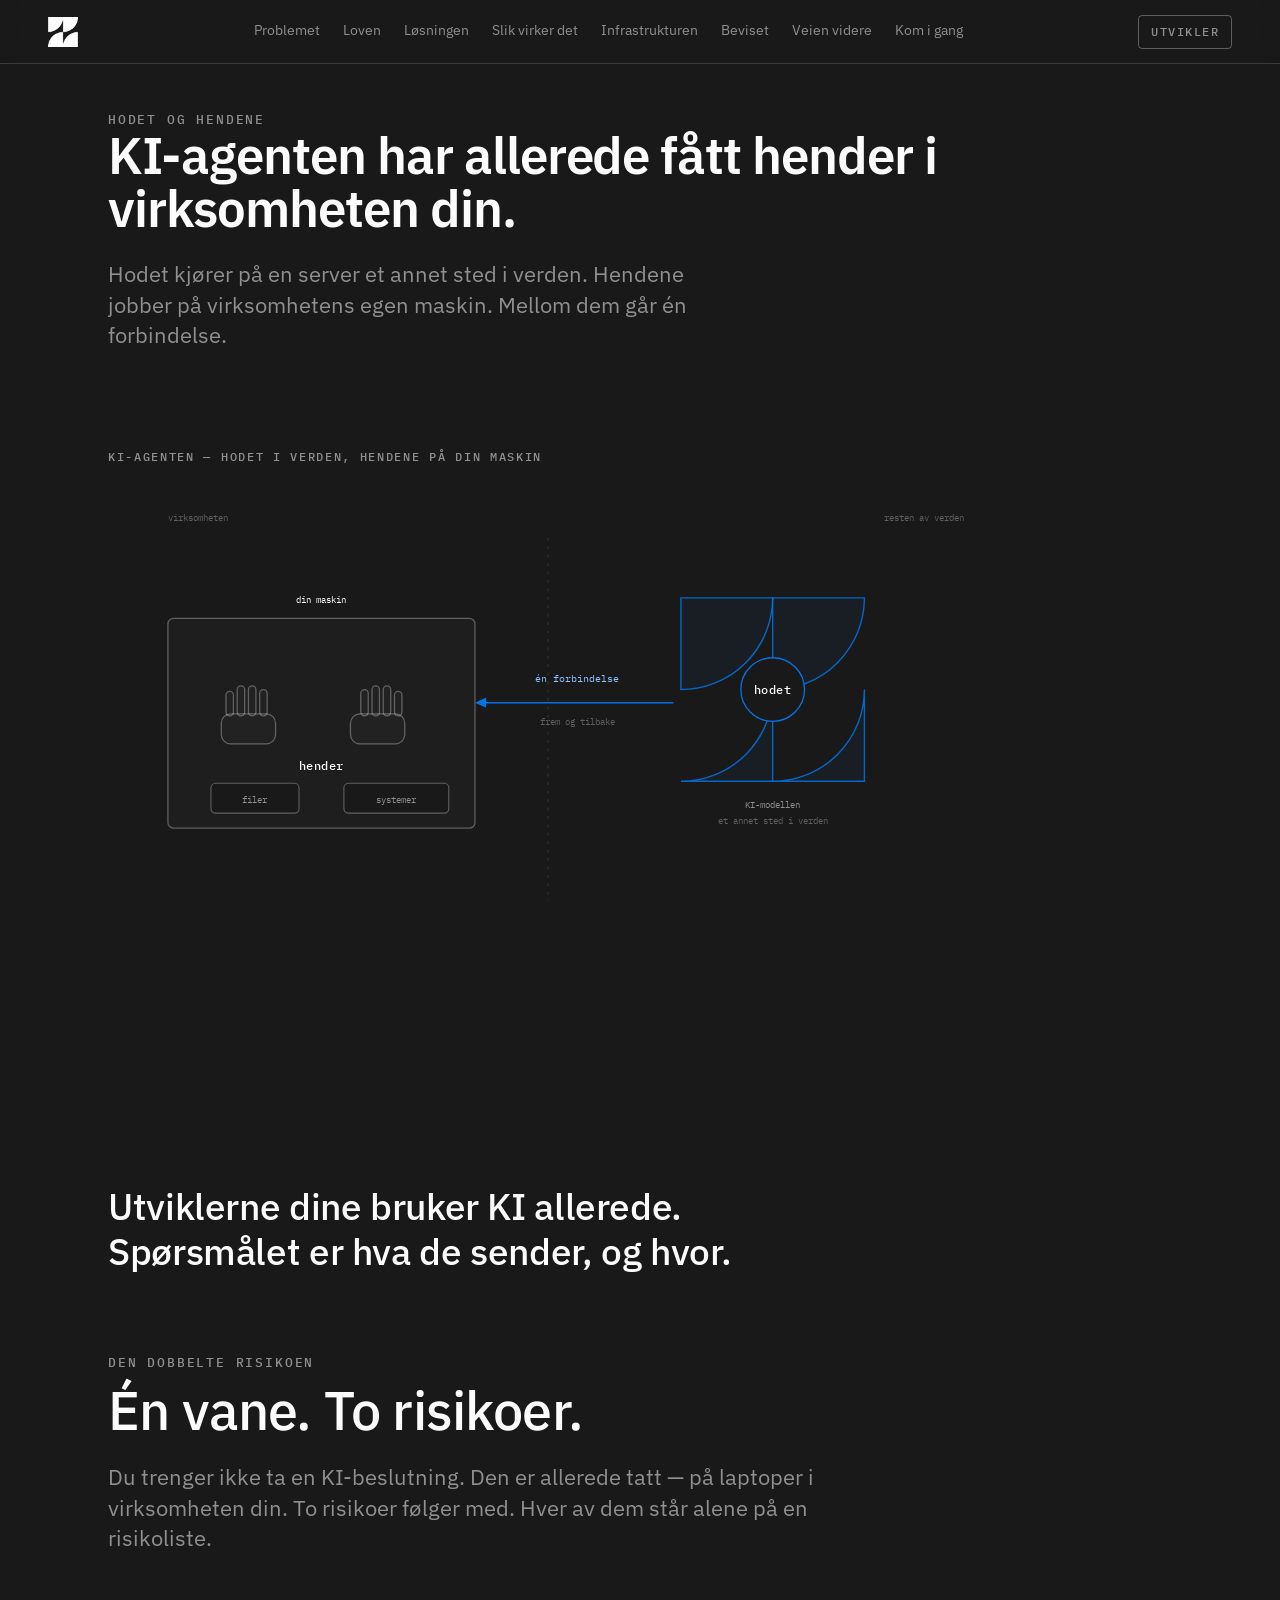
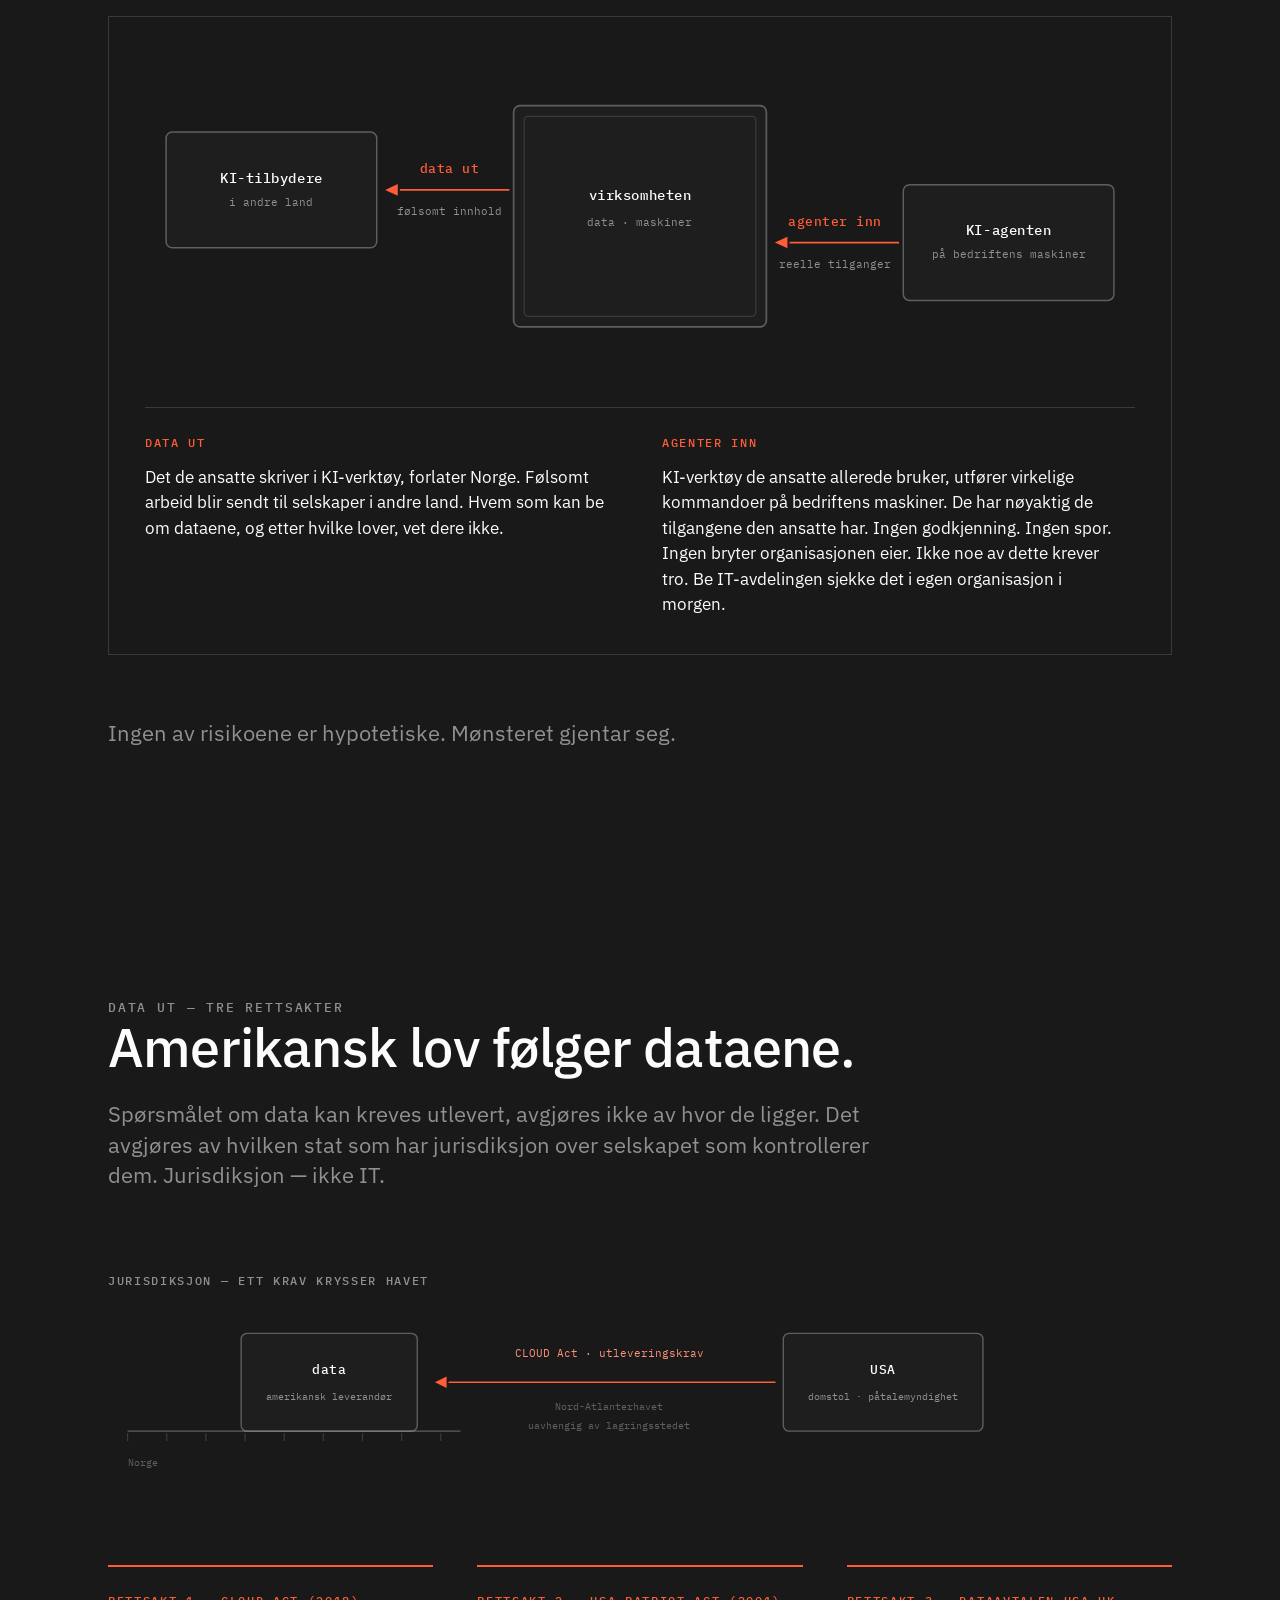
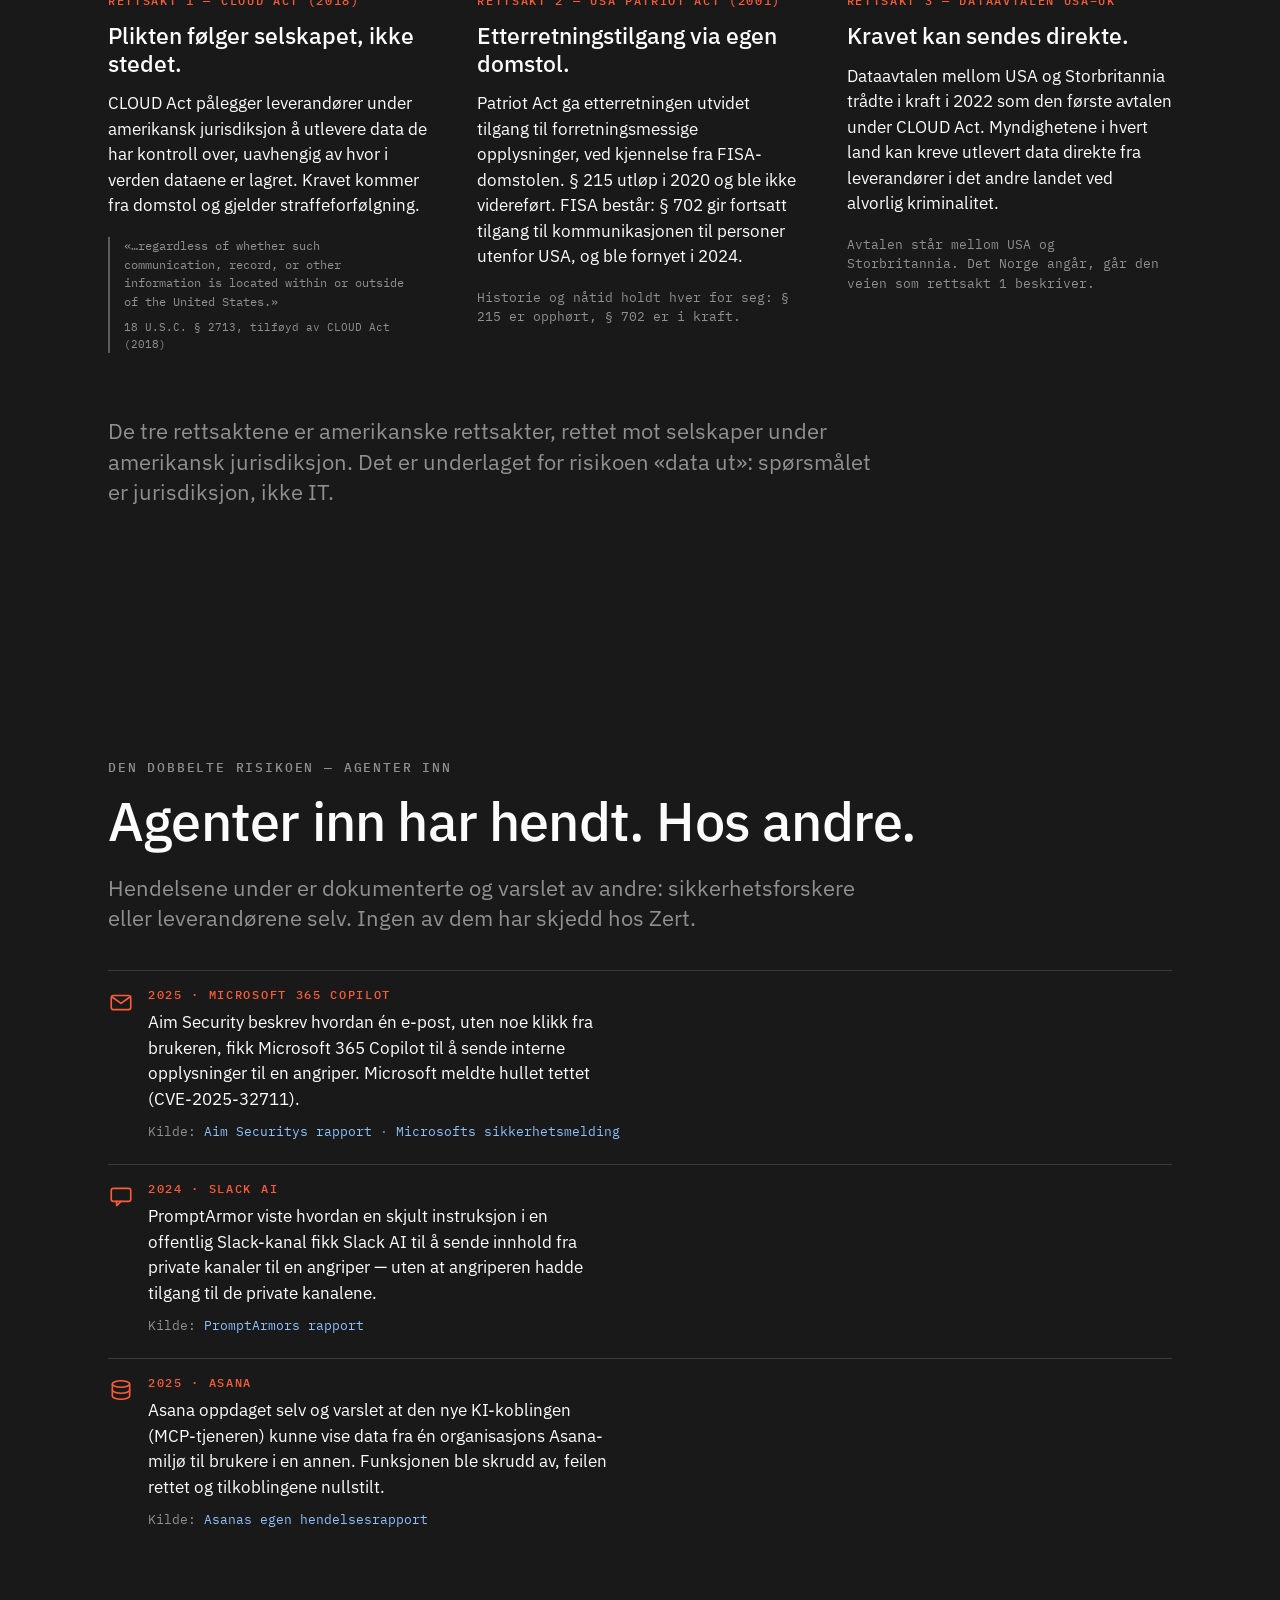
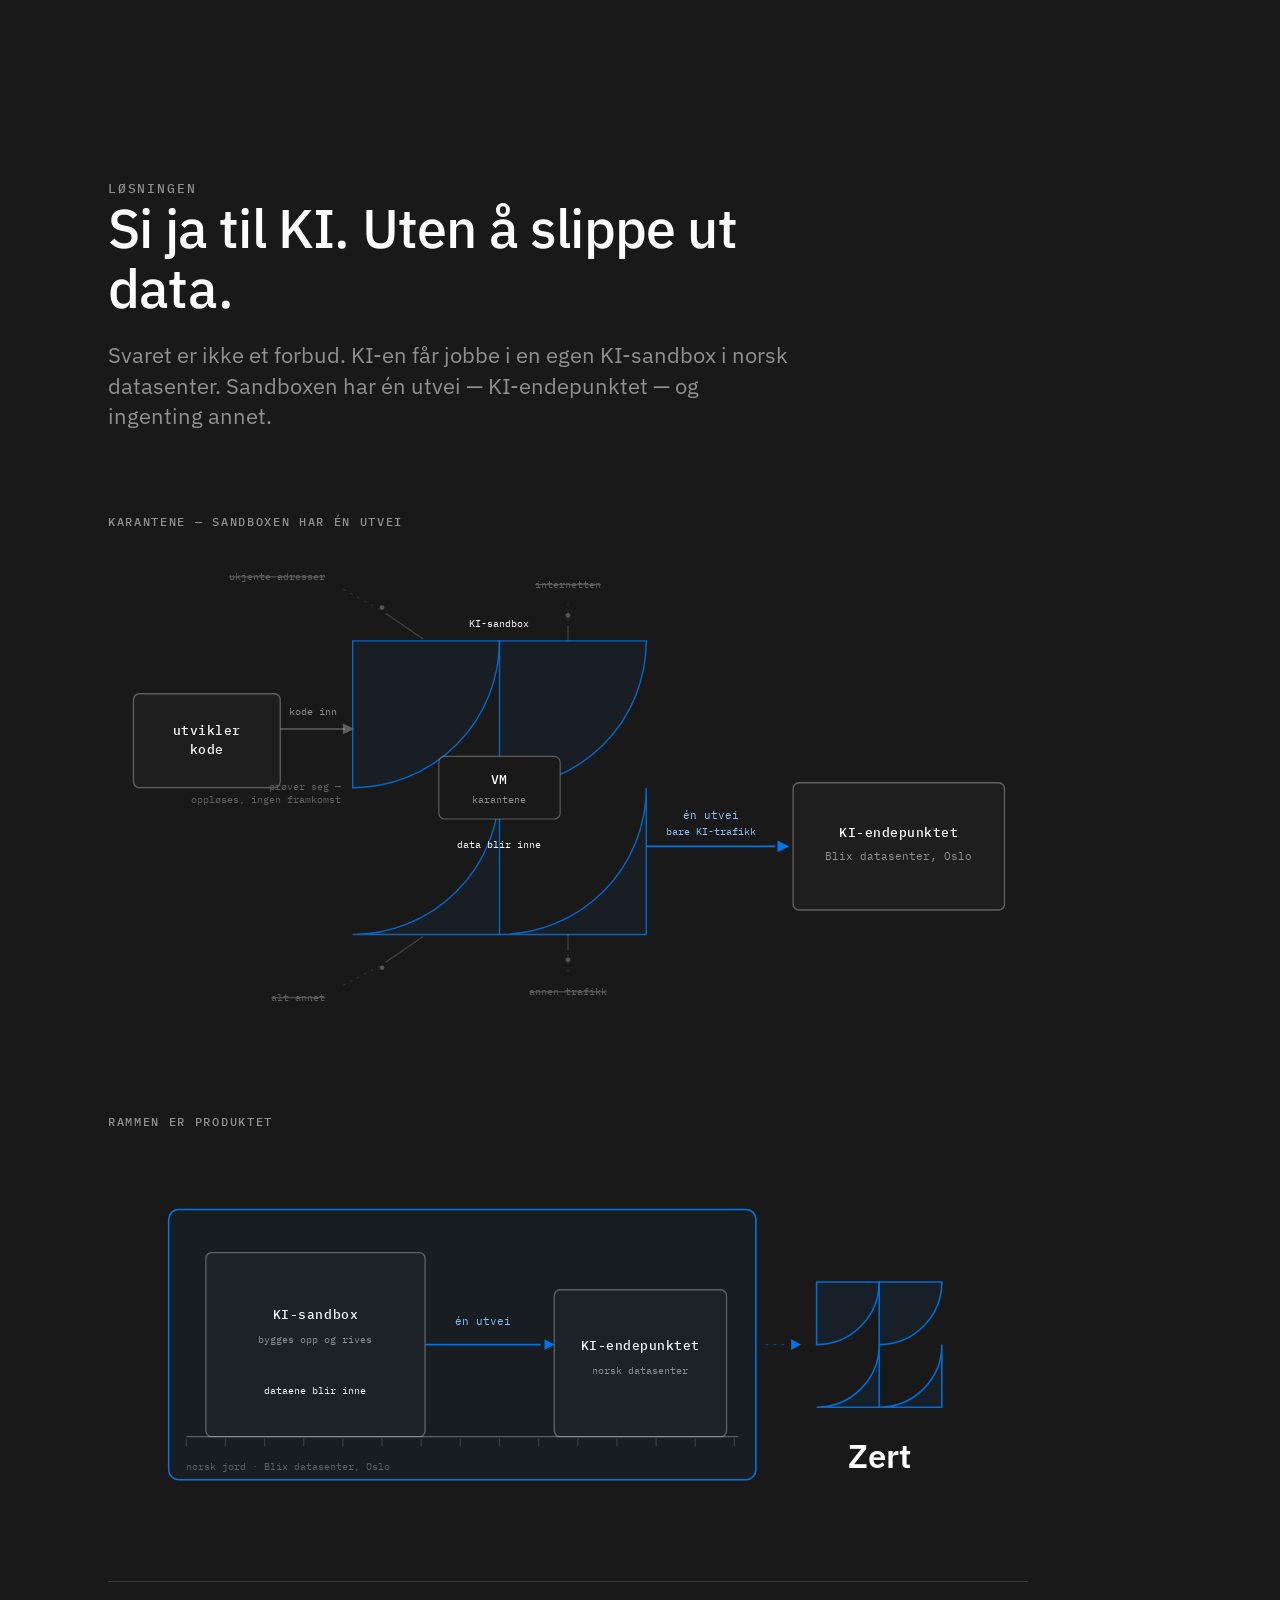
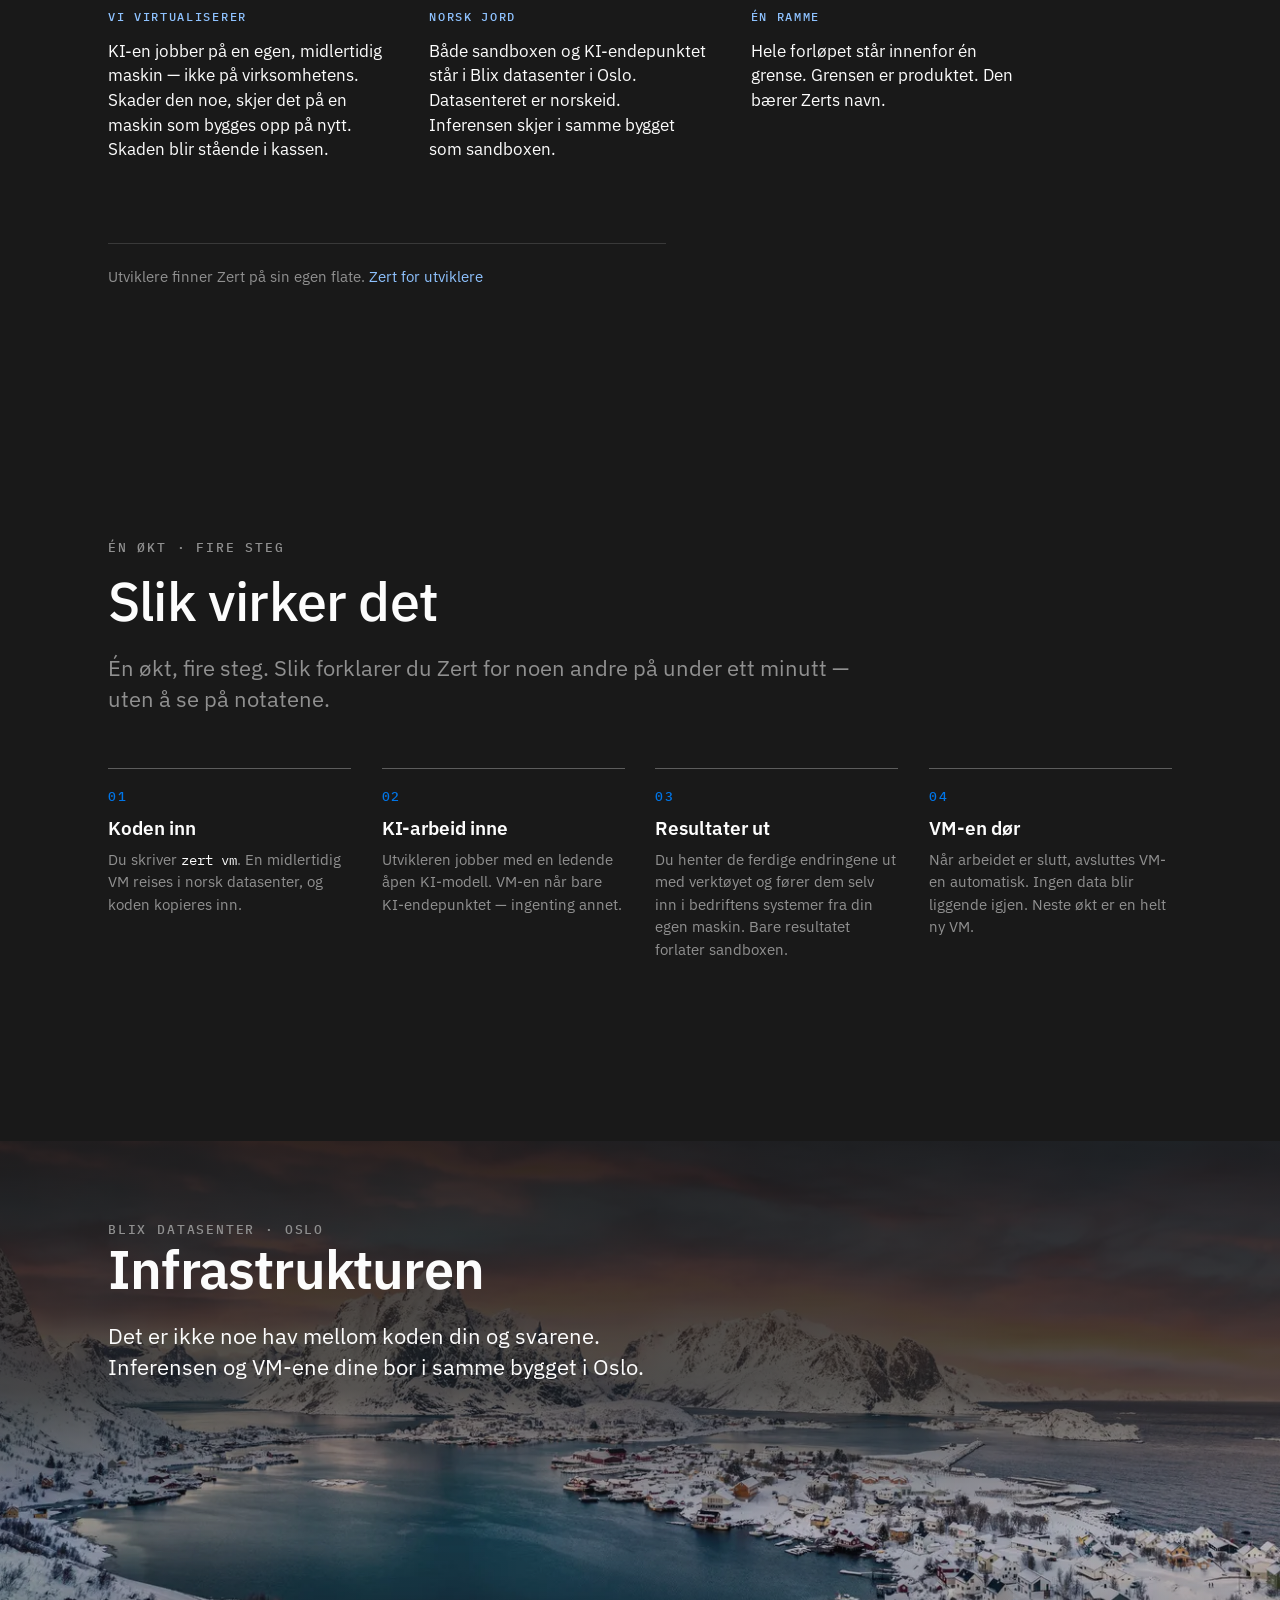
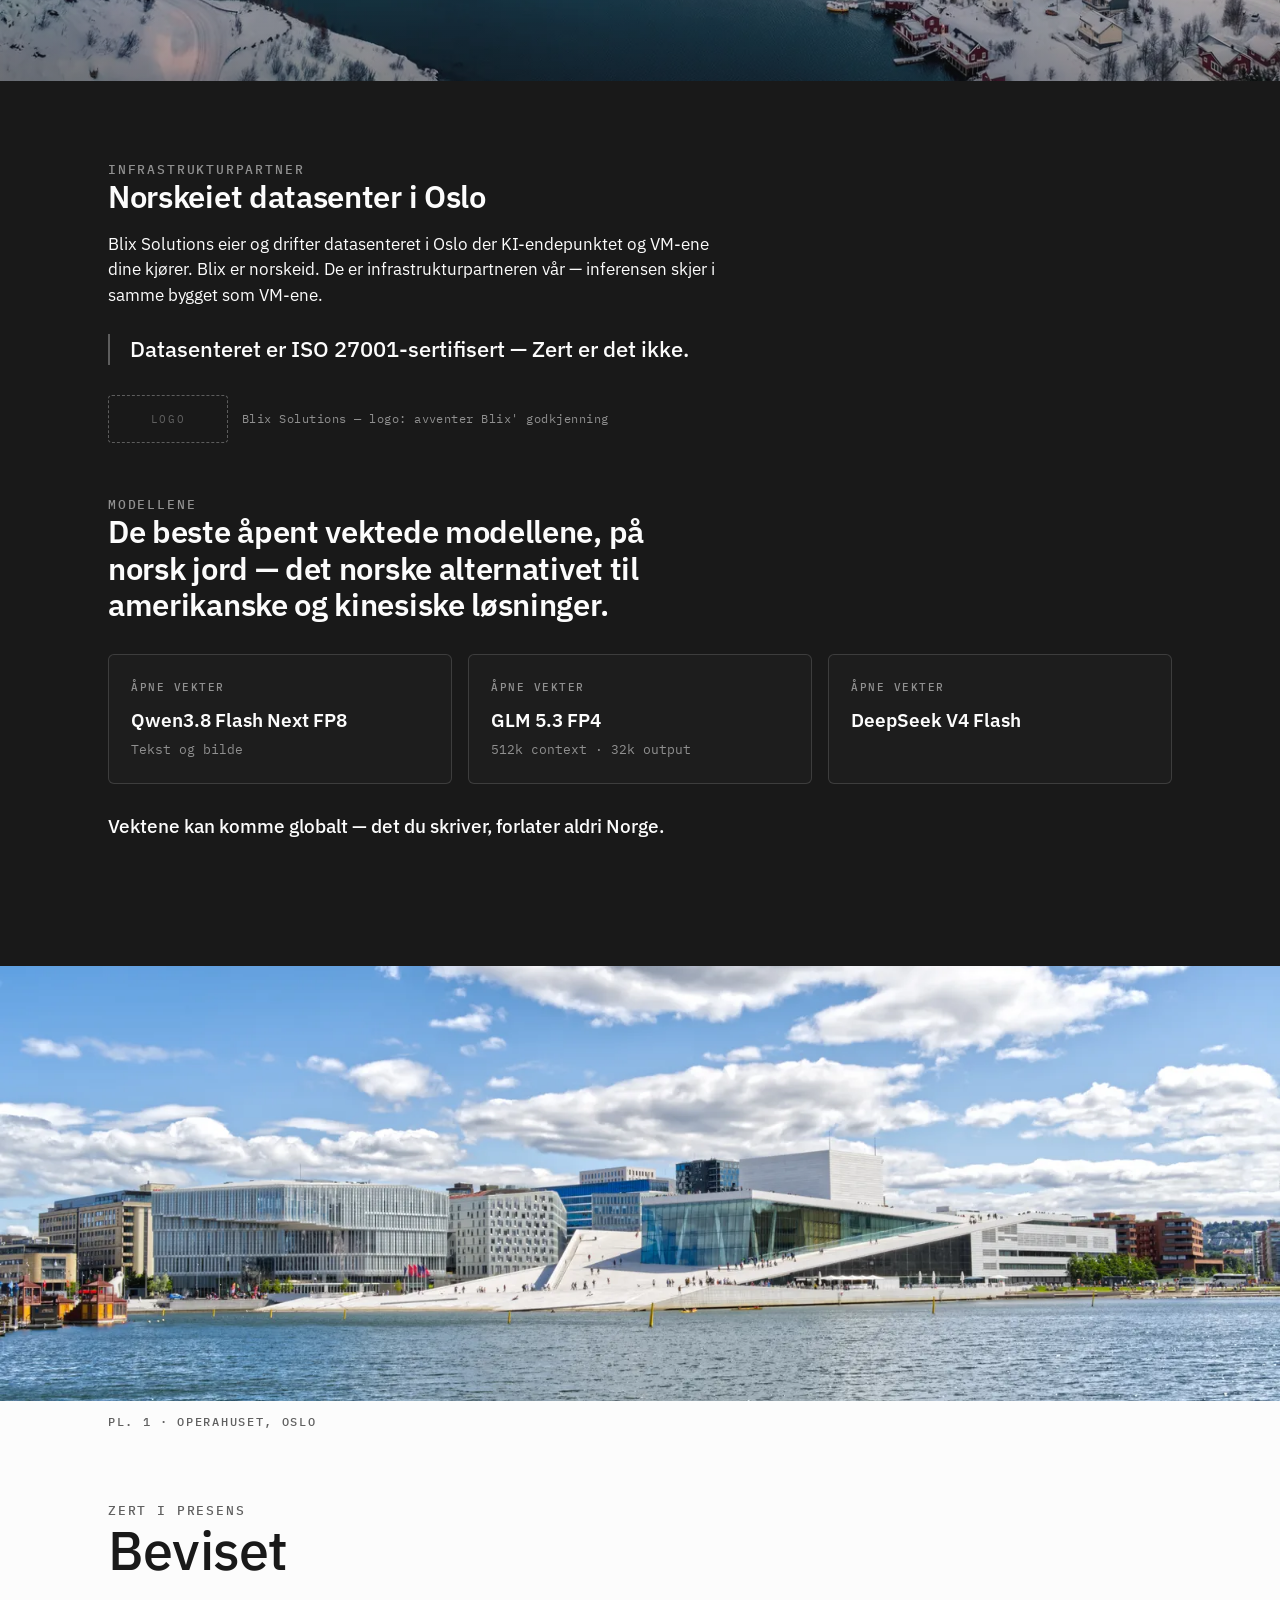
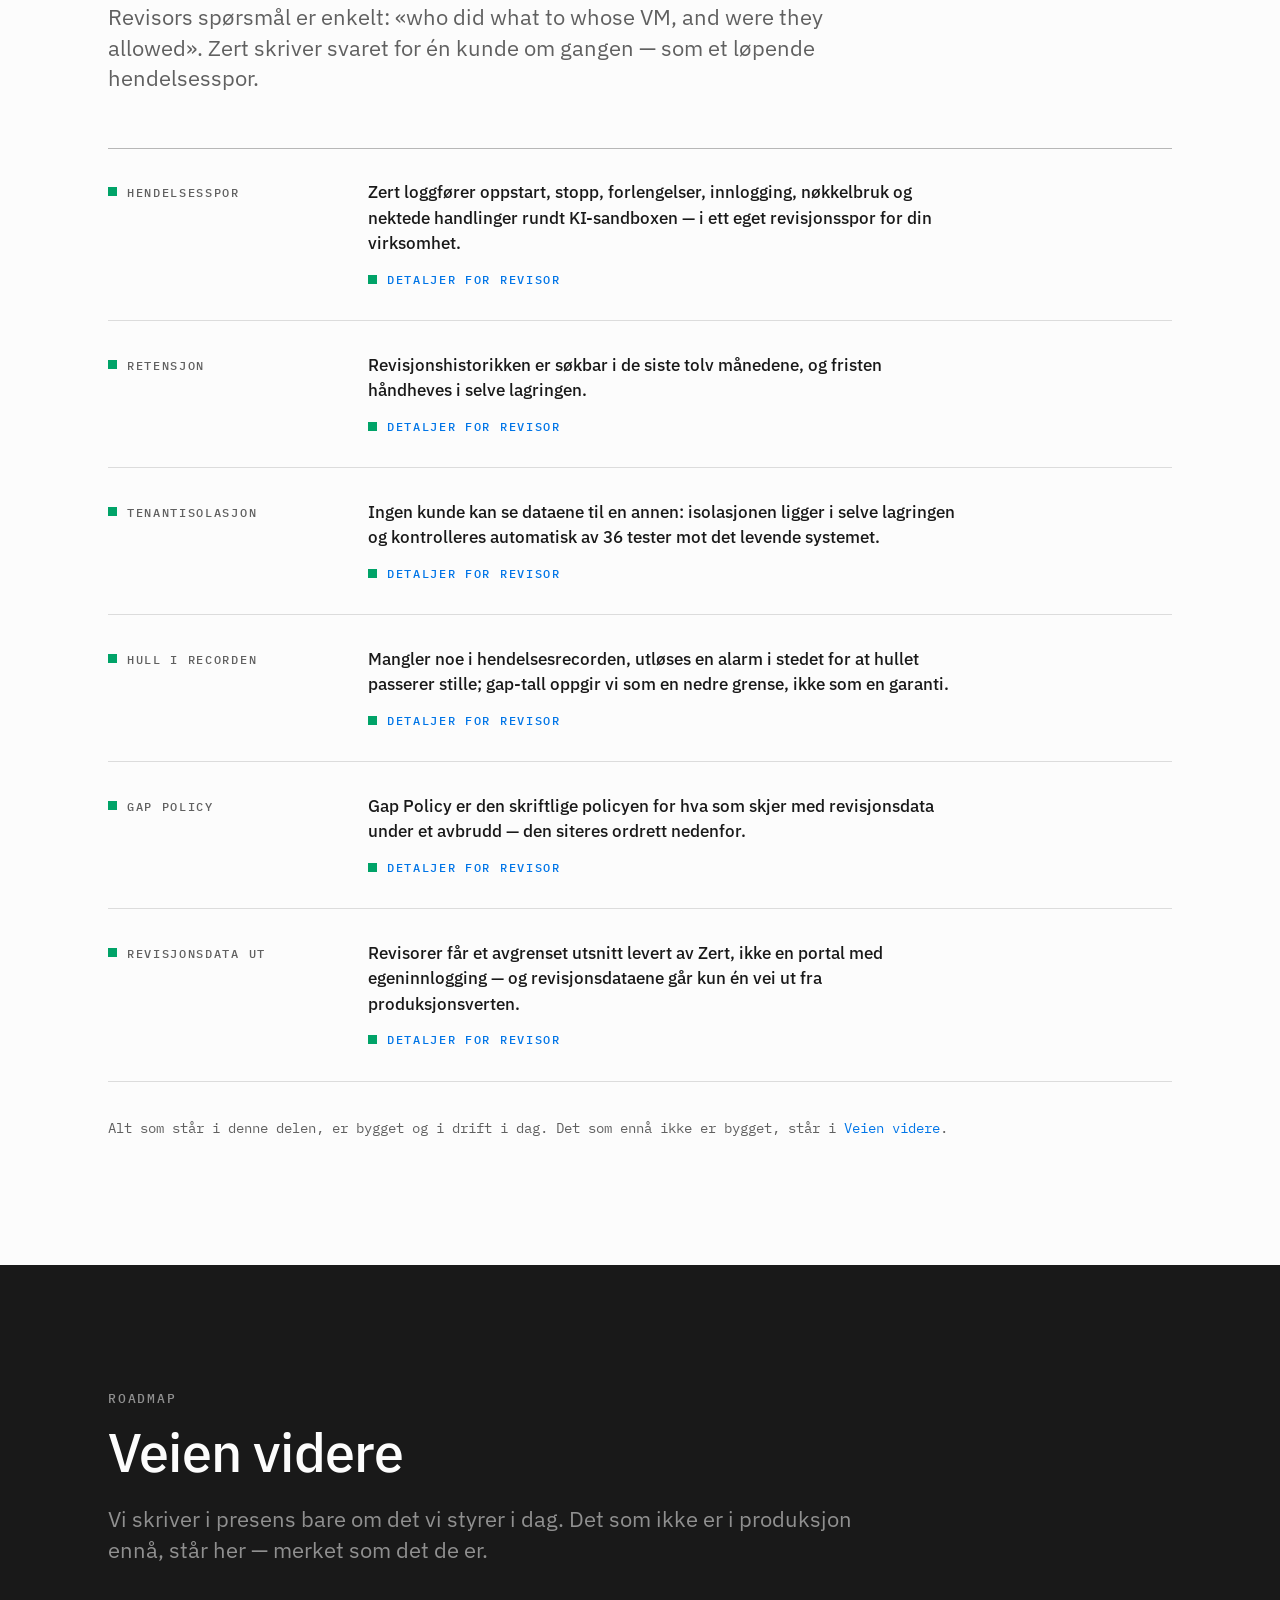
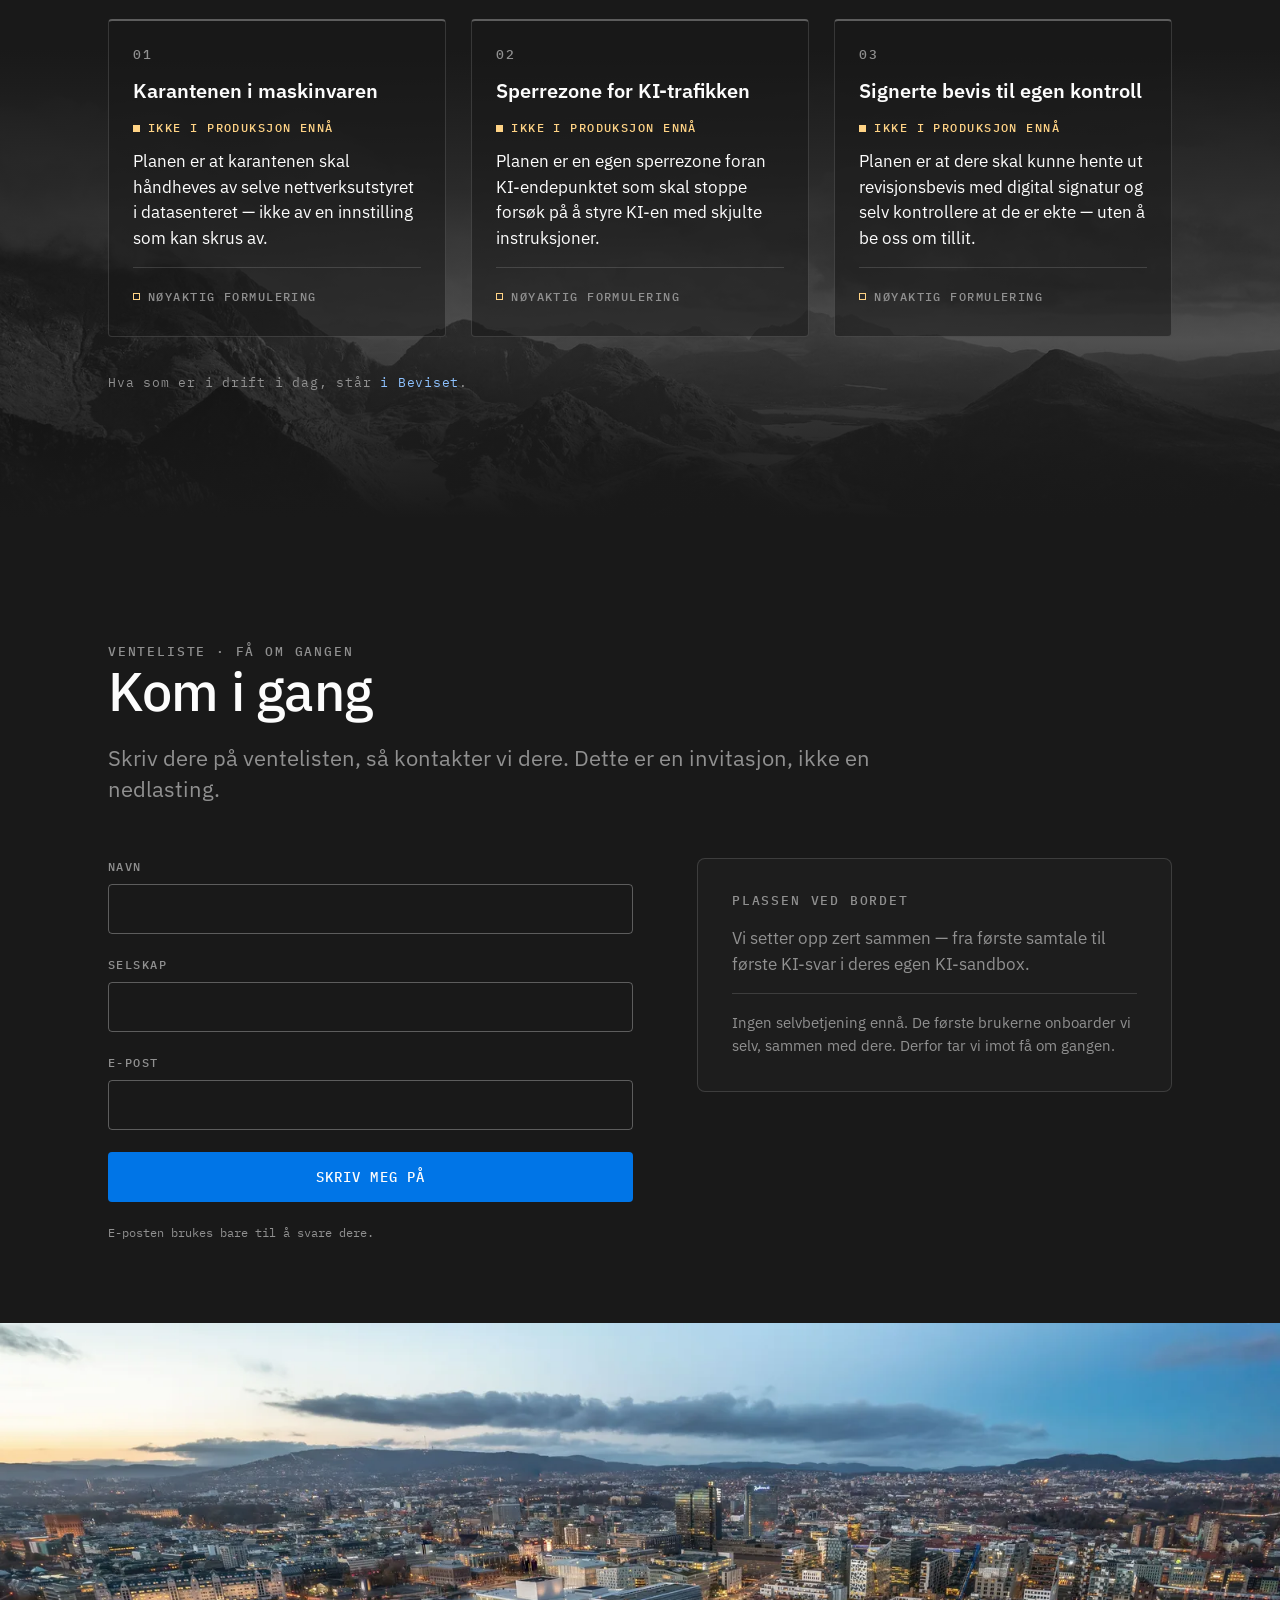
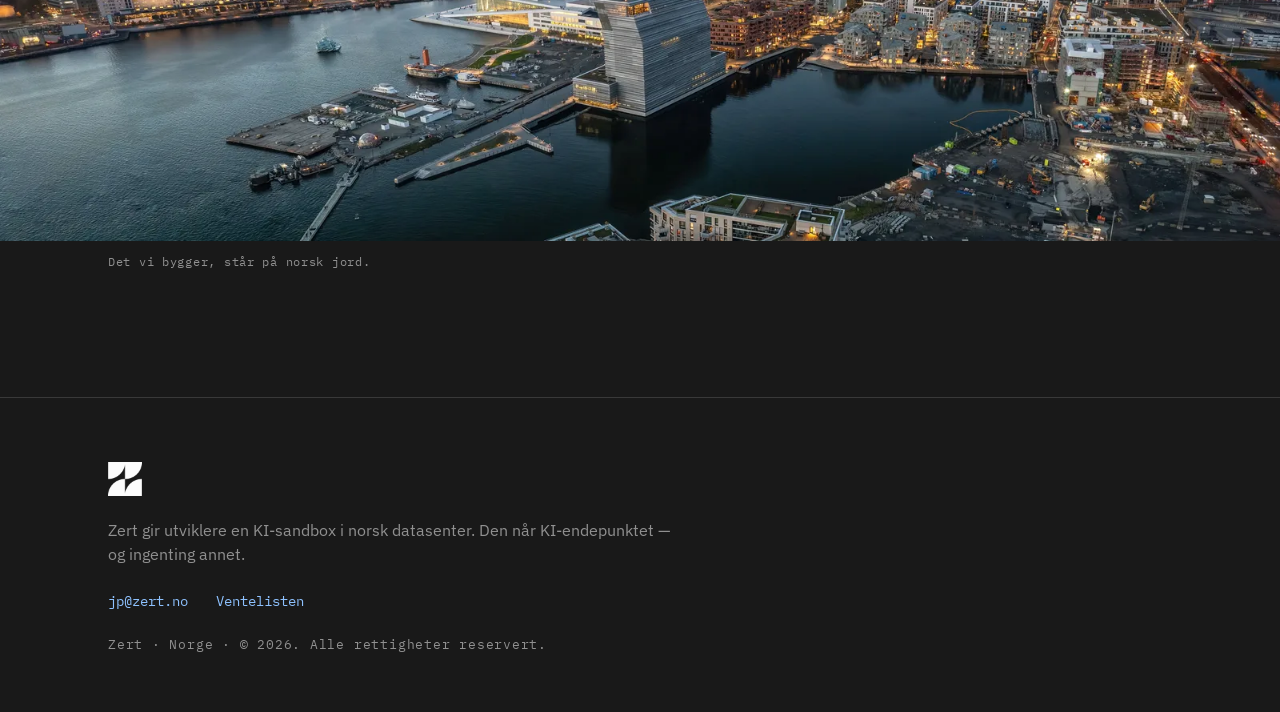
==== commit 63eb29c7: "Drop unverifiable policy/opplaering claim from problemet avslutning" ====
--- a/index.html
+++ b/index.html
@@ -301,7 +301,7 @@
           </figcaption>
         </figure>
 
-        <p class="ingress problemet__avslutning" data-reveal>Ingen av risikoene er hypotetiske. Mønsteret gjentar seg. Verken policy eller opplæring har stoppet dem så langt.</p>
+        <p class="ingress problemet__avslutning" data-reveal>Ingen av risikoene er hypotetiske. Mønsteret gjentar seg.</p>
       </div>
     </section>
     <!-- ===== /ACT:problemet ===== -->
--- a/style.css
+++ b/style.css
@@ -2145,6 +2145,38 @@
   .term__caret { display: none; }
 }
 
+/* --- Publisert industrimønster (spec #15, story 20): skjulte instruksjoner
+       i teksten agenten leser. Både etikett og tekst markerer blokken som
+       eksternt dokumentert — dette er ikke en Zert-hendelse. Kartongen
+       følger sidens rolige språk: hairline, ingen flater eller effekter. --- */
+
+.dev-karantene__monster {
+  margin-top: clamp(44px, 6vh, 64px);
+  max-width: 62ch;
+  border: 1px solid var(--line);
+  border-radius: 8px;
+  padding: clamp(20px, 3vw, 30px);
+}
+
+.dev-karantene__monster .kicker { margin-bottom: 12px; }
+
+.dev-karantene__monster-tittel {
+  font-weight: 600;
+  font-size: 19px;
+  line-height: 1.25;
+  margin-bottom: 10px;
+}
+
+.dev-karantene__monster-tekst { color: var(--fg-muted); }
+
+.dev-karantene__monster-kilde {
+  margin-top: 14px;
+  font-family: var(--font-mono);
+  font-size: 12.5px;
+  line-height: 1.5;
+  color: var(--fg-muted);
+}
+
 @media (max-width: 880px) {
   .dev-steg__flow { grid-template-columns: repeat(2, minmax(0, 1fr)); }
 }
@@ -2220,19 +2252,19 @@
    (aldri stille tap); egne id-er slik at begge skjemaene kan eksistere per
    nettside. */
 
-.dev-kig__intro { margin-bottom: clamp(40px, 6vh, 64px); }
-
-.dev-kig__form { display: grid; gap: 22px; max-width: 540px; }
+.dev-liste__intro { margin-bottom: clamp(40px, 6vh, 64px); }
+
+.dev-liste__form { display: grid; gap: 22px; max-width: 540px; }
 
 /* Egne display-regler overskrider UA-stilarkets [hidden] — samme felle som
    i kom-i-gang: ellers staar skjemaet og feilboksen framme alltid. */
-.dev-kig__form[hidden],
-.dev-kig__takk[hidden],
-.dev-kig__feil[hidden] { display: none; }
-
-.dev-kig__felt { display: grid; gap: 8px; }
-
-.dev-kig__merkelapp {
+.dev-liste__form[hidden],
+.dev-liste__takk[hidden],
+.dev-liste__feil[hidden] { display: none; }
+
+.dev-liste__felt { display: grid; gap: 8px; }
+
+.dev-liste__merkelapp {
   font-family: var(--font-mono);
   font-weight: 500;
   font-size: 12px;
@@ -2241,7 +2273,7 @@
   color: var(--fg-muted);
 }
 
-.dev-kig__input {
+.dev-liste__input {
   width: 100%;
   padding: 13px 14px;
   font-family: var(--font-sans);
@@ -2251,22 +2283,22 @@
   border: 1px solid var(--line-strong);
   border-radius: 4px;
 }
-.dev-kig__input:focus {
+.dev-liste__input:focus {
   outline: 2px solid var(--focus);
   outline-offset: 1px;
   border-color: var(--interactive);
 }
 
-.dev-kig__send { width: 100%; }
-.dev-kig__send[disabled] { opacity: 0.6; cursor: default; }
-
-.dev-kig__personvern {
+.dev-liste__send { width: 100%; }
+.dev-liste__send[disabled] { opacity: 0.6; cursor: default; }
+
+.dev-liste__personvern {
   font-family: var(--font-mono);
   font-size: 12px;
   color: var(--fg-muted);
 }
 
-.dev-kig__noscript {
+.dev-liste__noscript {
   border: 1px dashed var(--line-strong);
   border-radius: 4px;
   padding: 14px 16px;
@@ -2276,19 +2308,19 @@
   color: var(--fg-muted);
 }
 
-.dev-kig__takk {
+.dev-liste__takk {
   max-width: 540px;
   border: 1px solid var(--interactive);
   border-radius: 6px;
   padding: 28px 26px;
 }
-.dev-kig__takk-tekst {
+.dev-liste__takk-tekst {
   font-weight: 600;
   font-size: clamp(20px, 2vw, 24px);
   line-height: 1.35;
 }
 
-.dev-kig__feil {
+.dev-liste__feil {
   display: grid;
   gap: 10px;
   max-width: 540px;
@@ -2300,11 +2332,11 @@
 
 /* --- Sluttband: utvikler ved laptopen — personer i arbeid (DESIGN.md) --- */
 
-.dev-kig__band { margin-top: clamp(56px, 9vh, 96px); }
-
-.dev-kig__band-bilde { width: 100%; height: auto; }
-
-.dev-kig__band-tekst {
+.dev-liste__band { margin-top: clamp(56px, 9vh, 96px); }
+
+.dev-liste__band-bilde { width: 100%; height: auto; }
+
+.dev-liste__band-tekst {
   max-width: 1160px;
   margin: 0 auto;
   padding: 12px var(--gutter) 0;
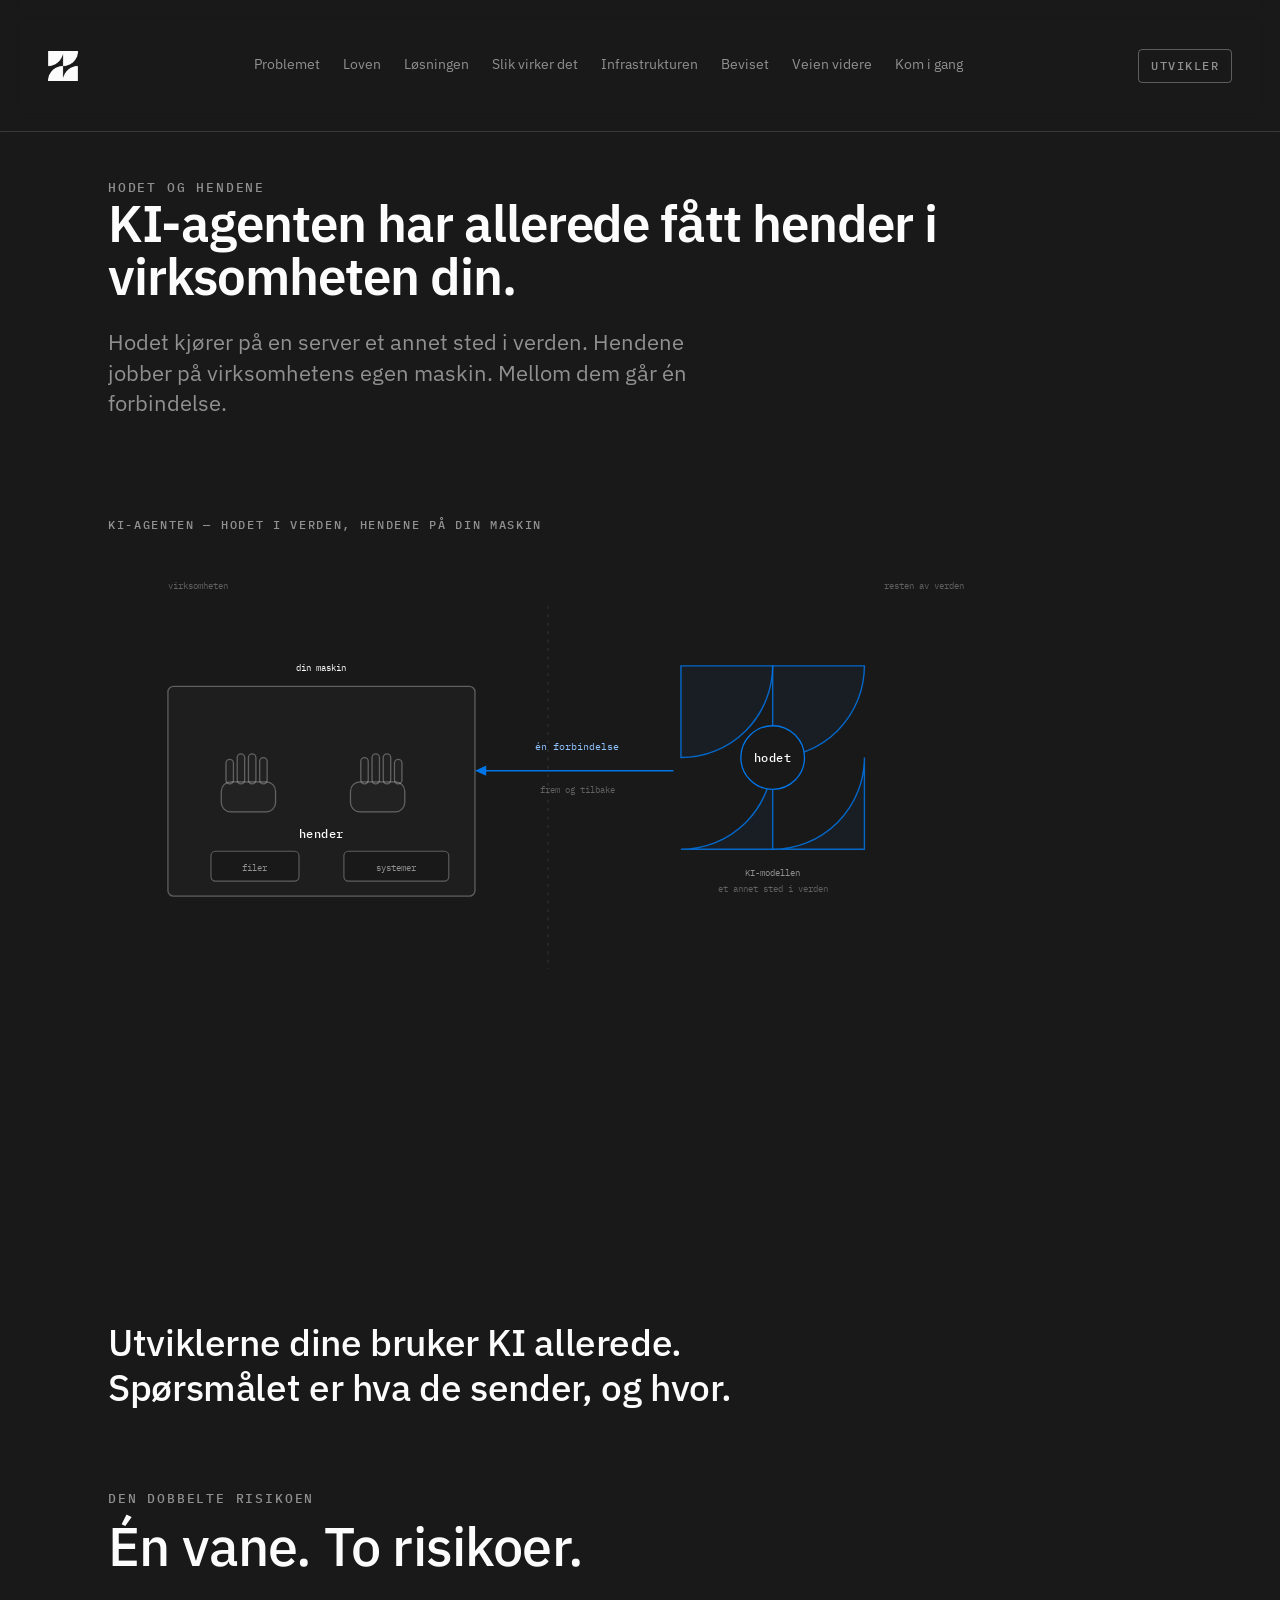
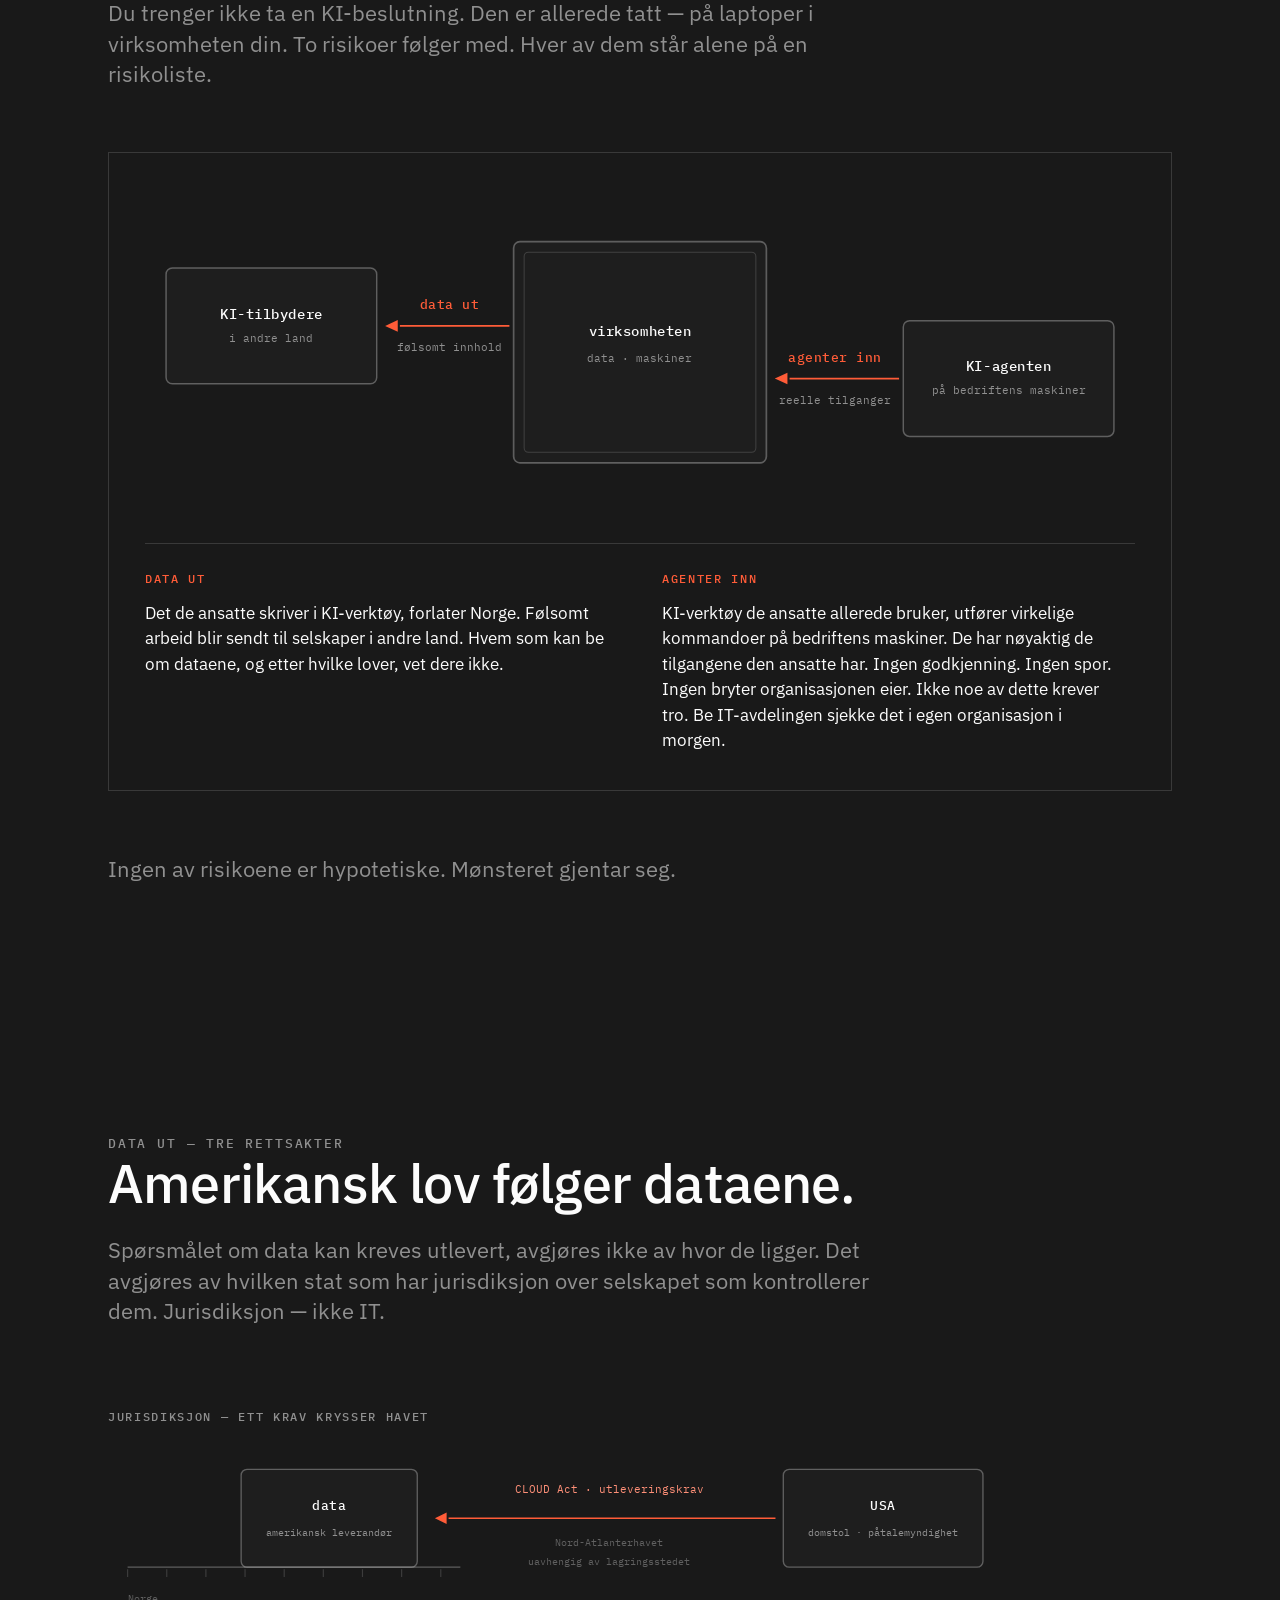
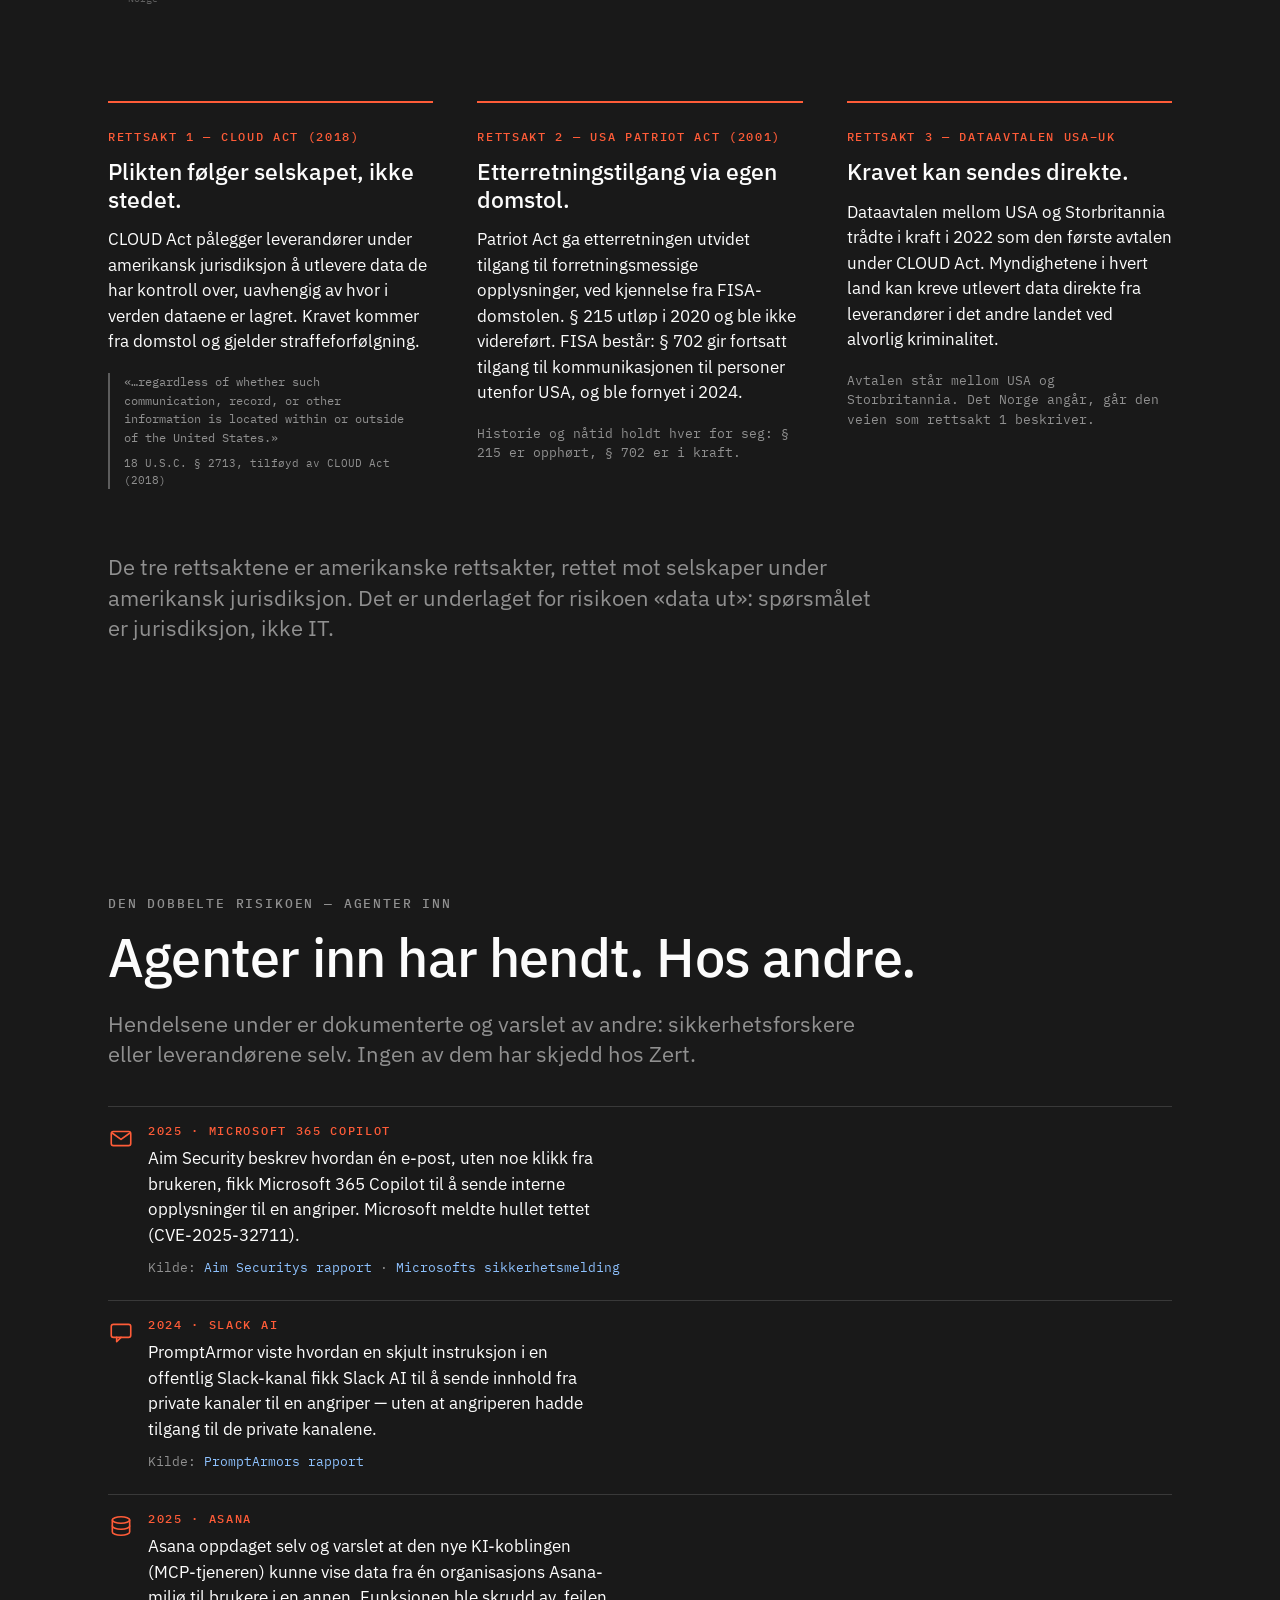
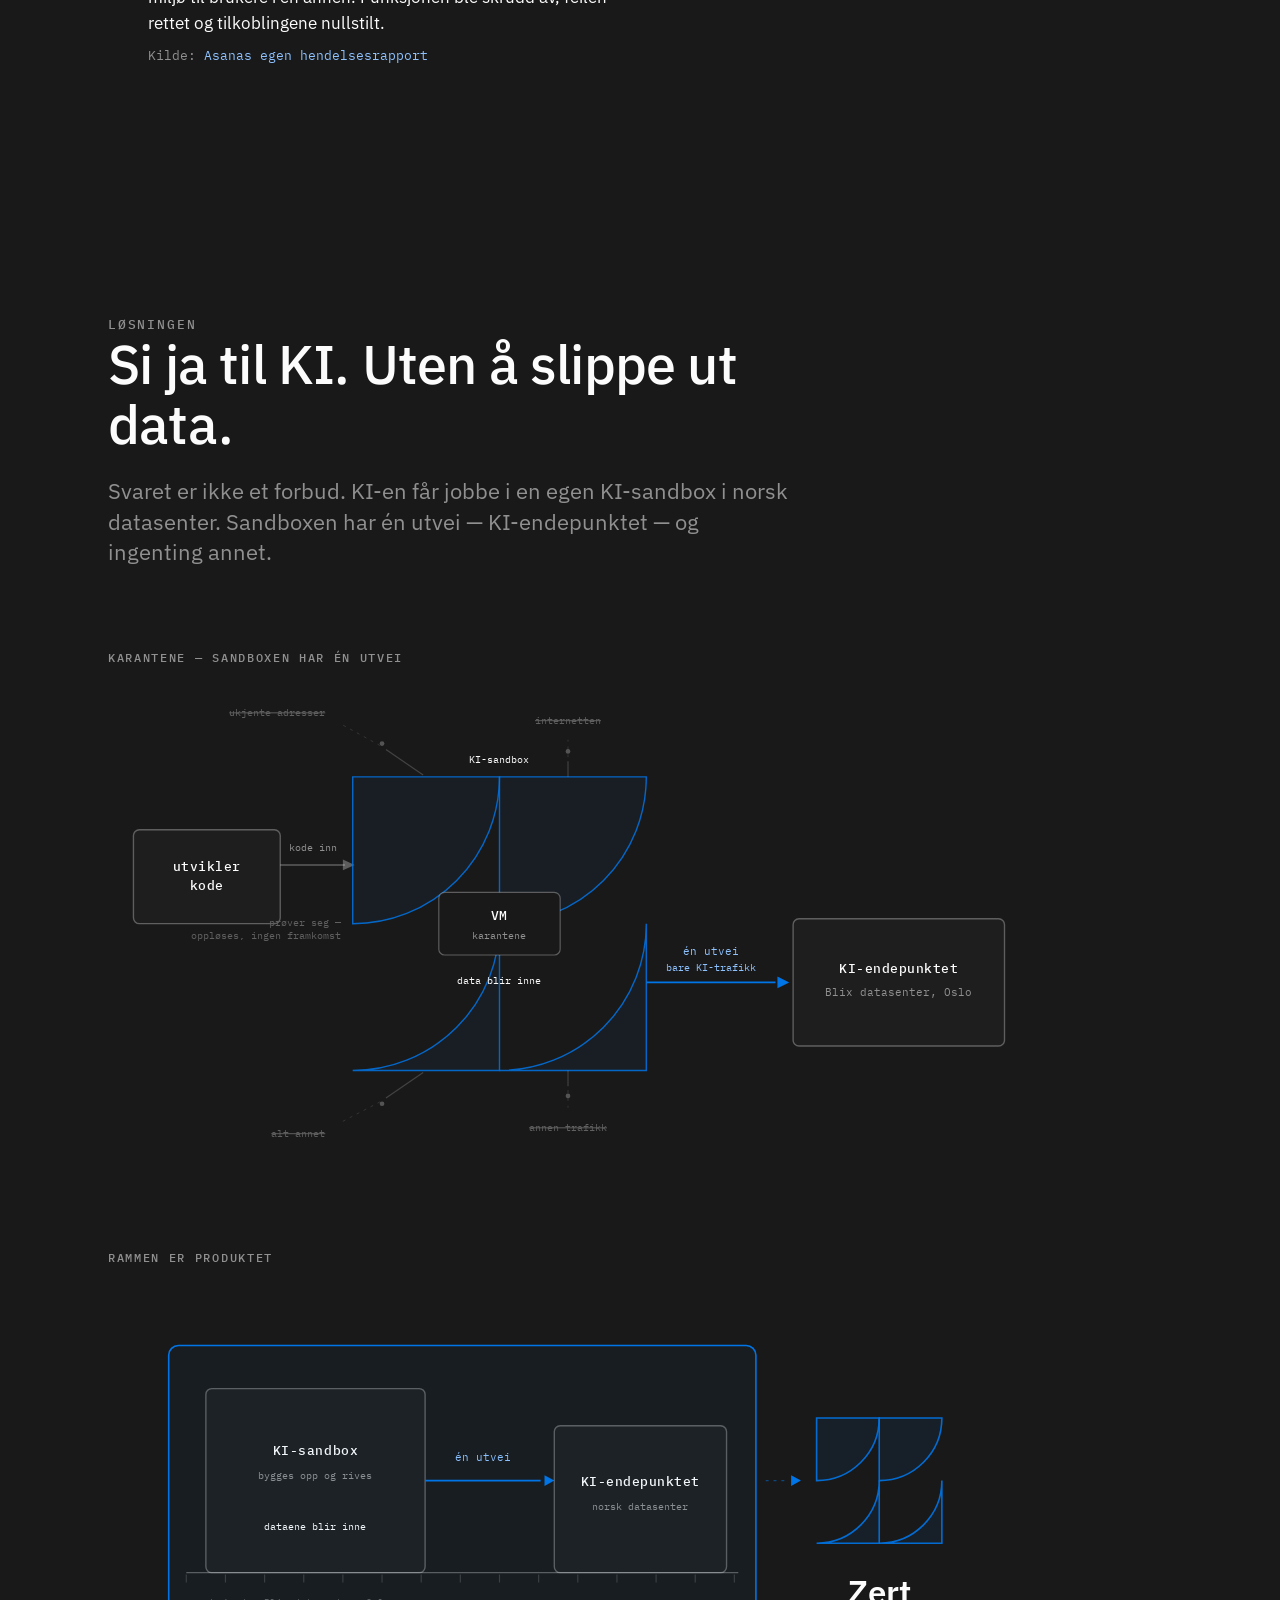
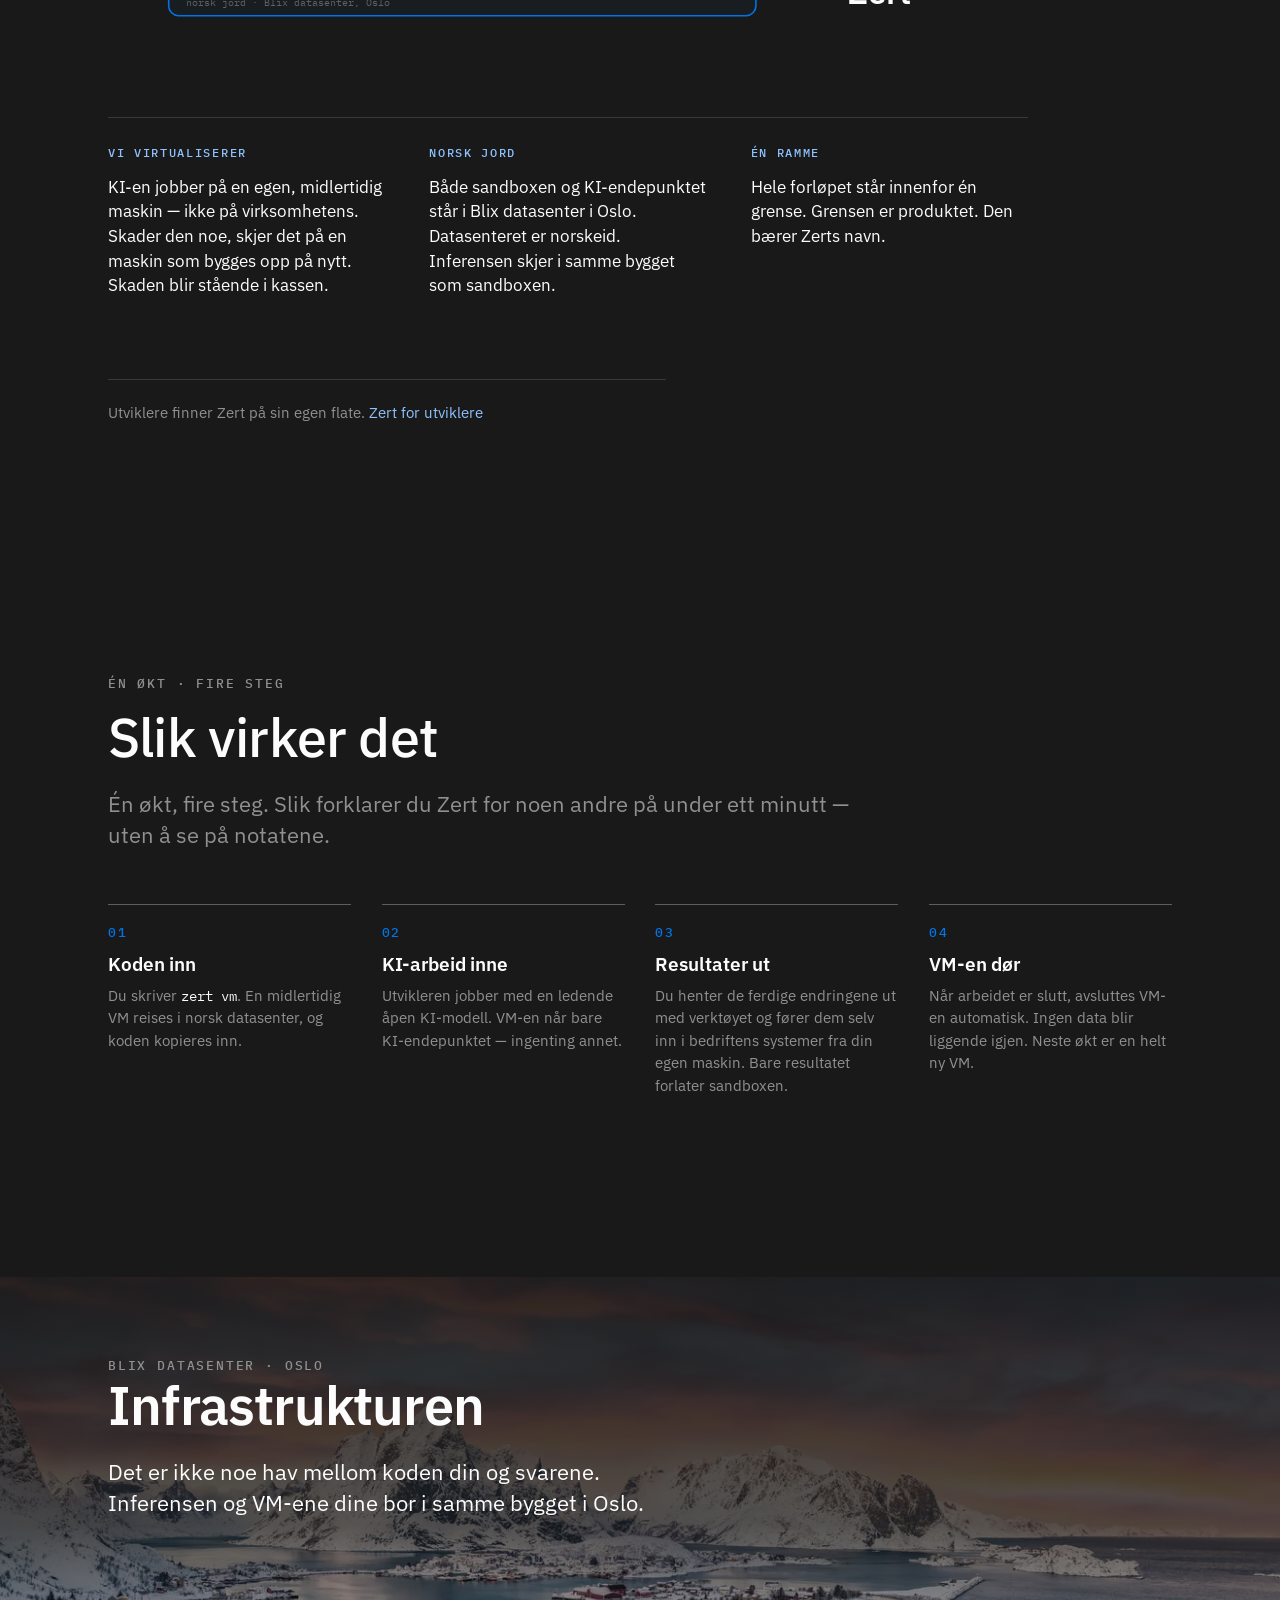
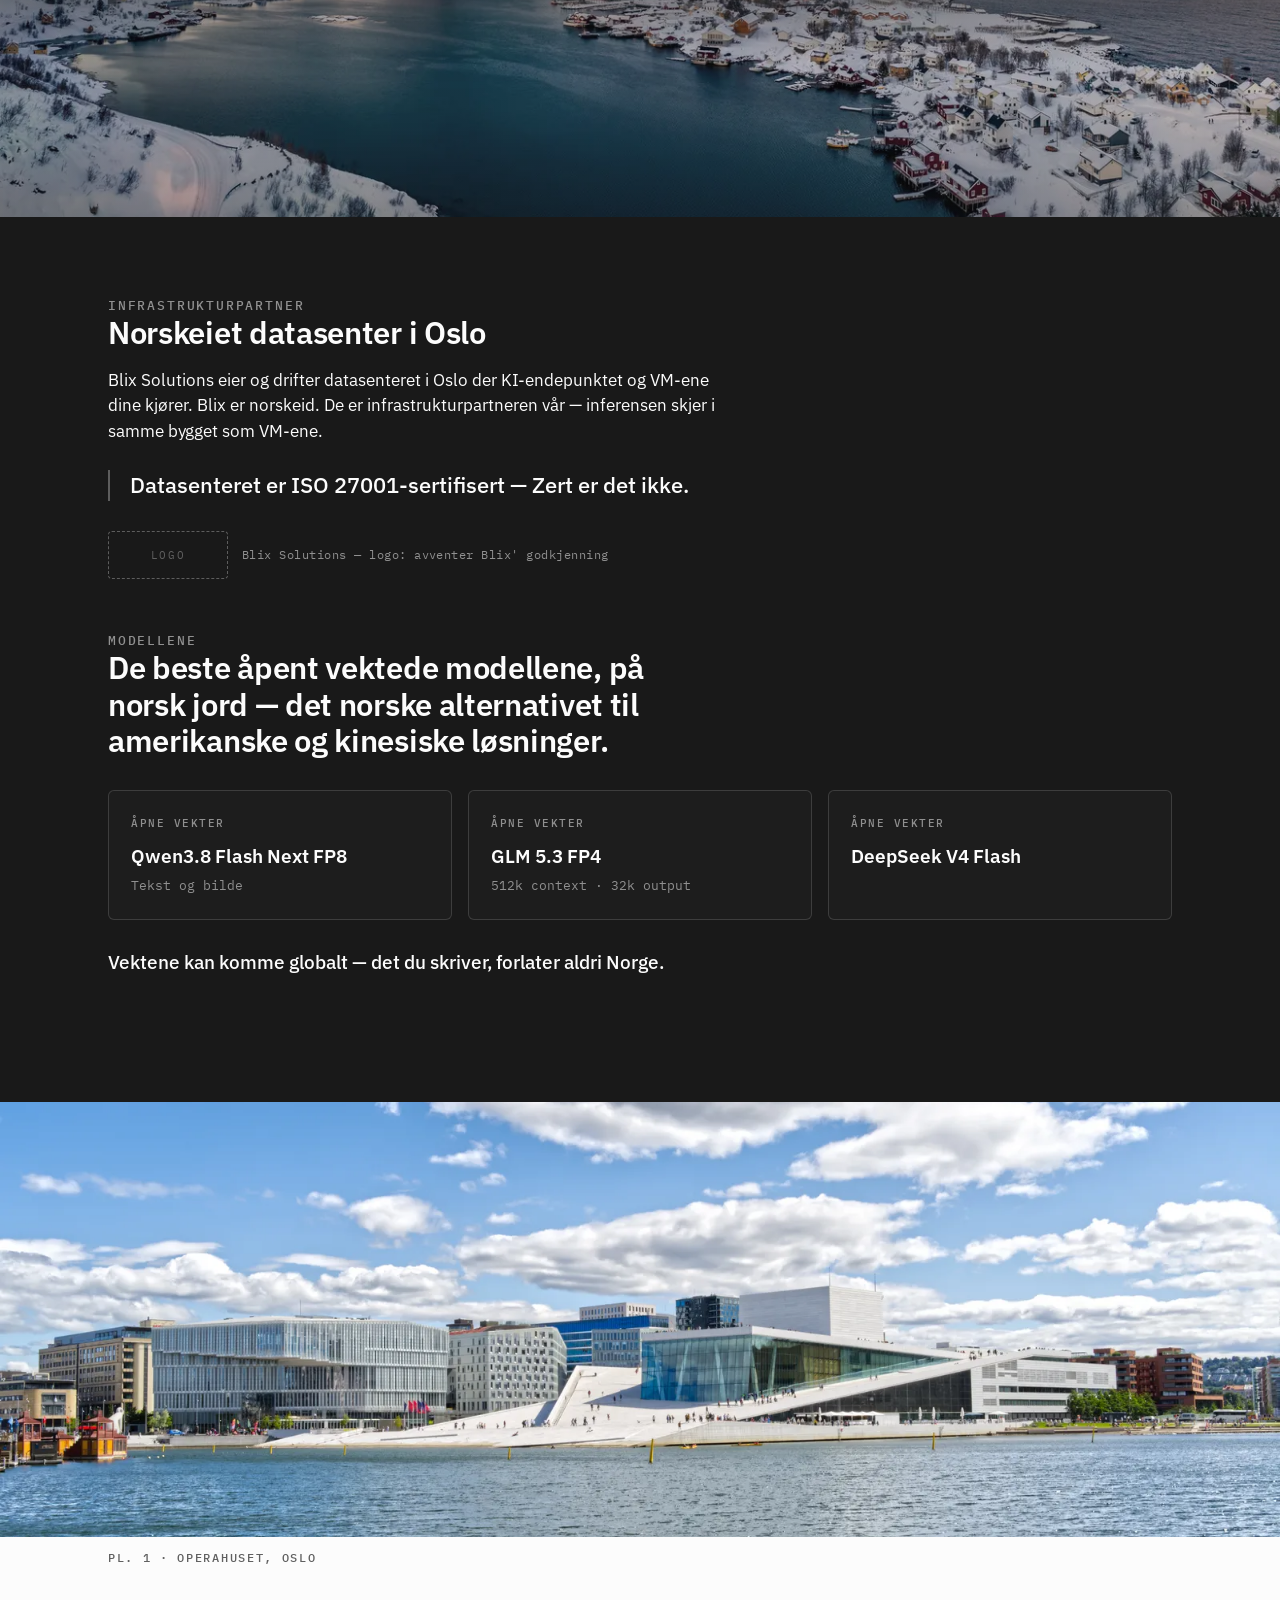
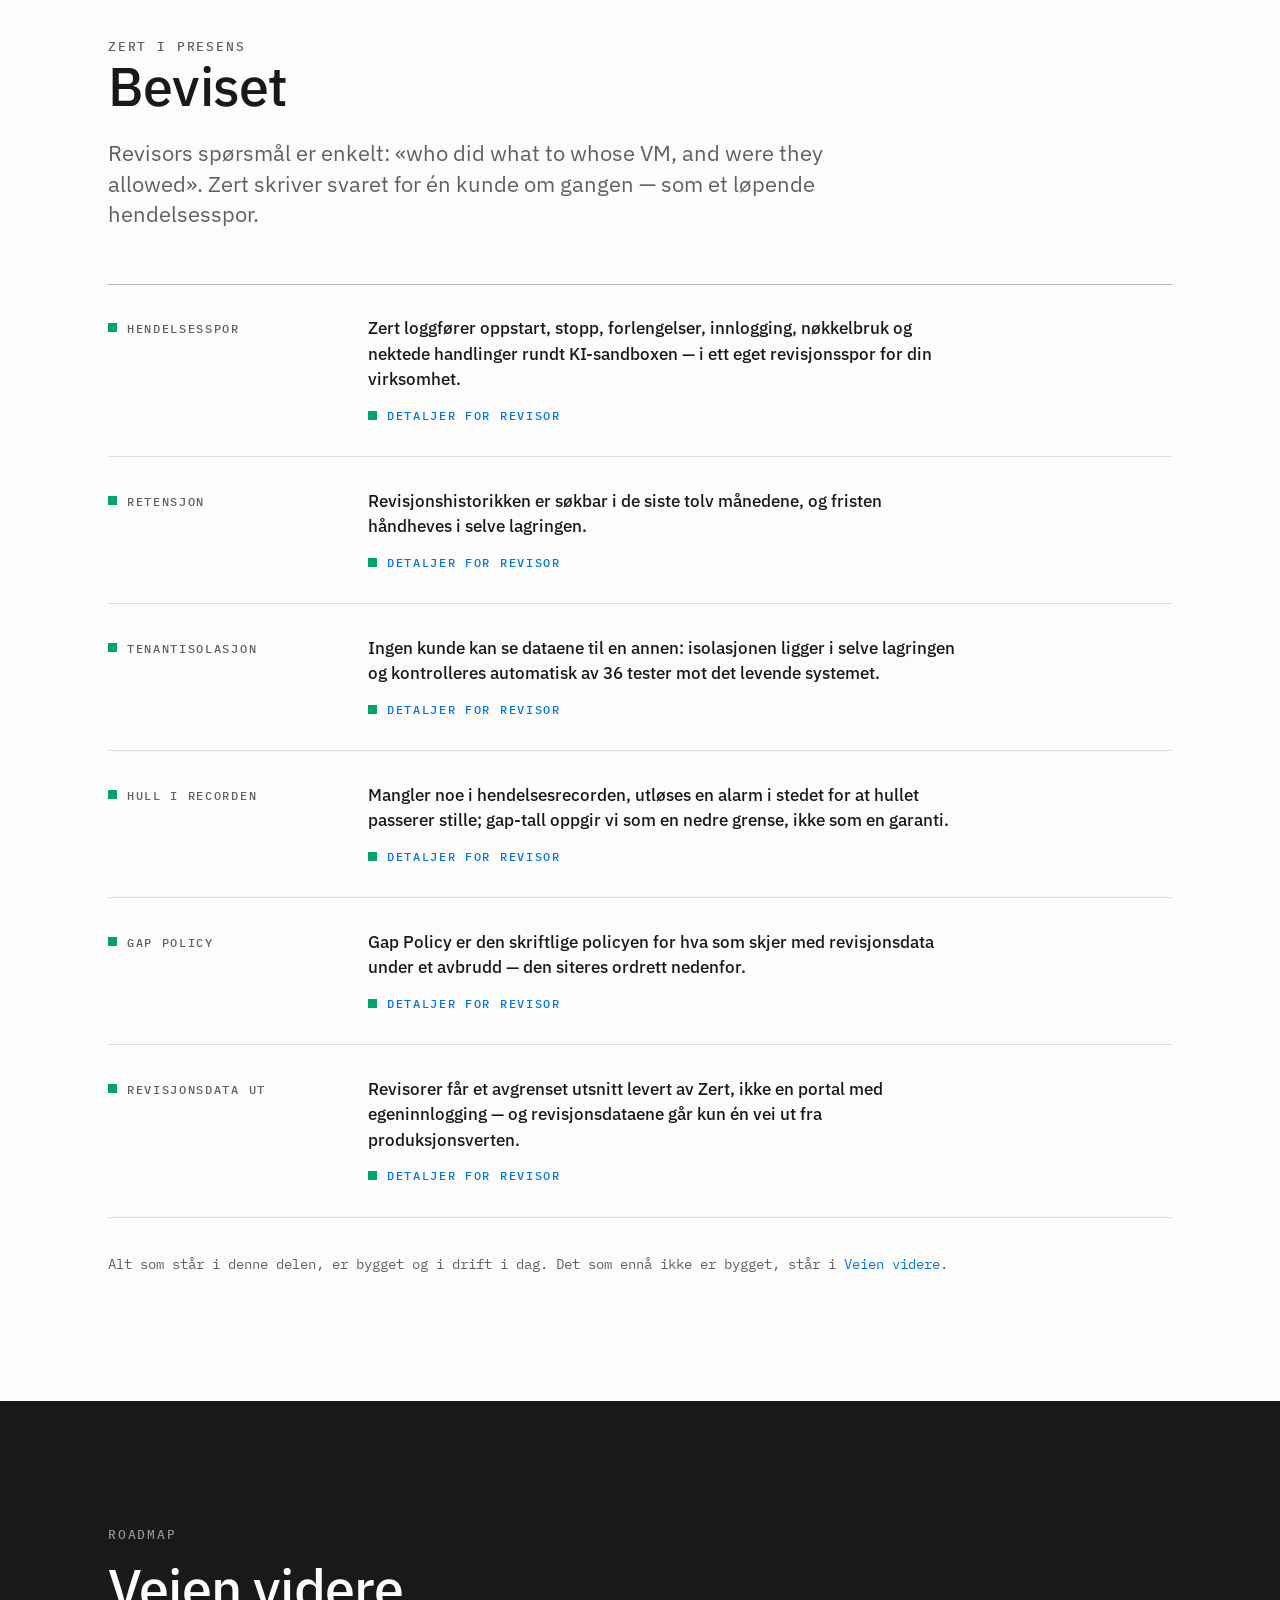
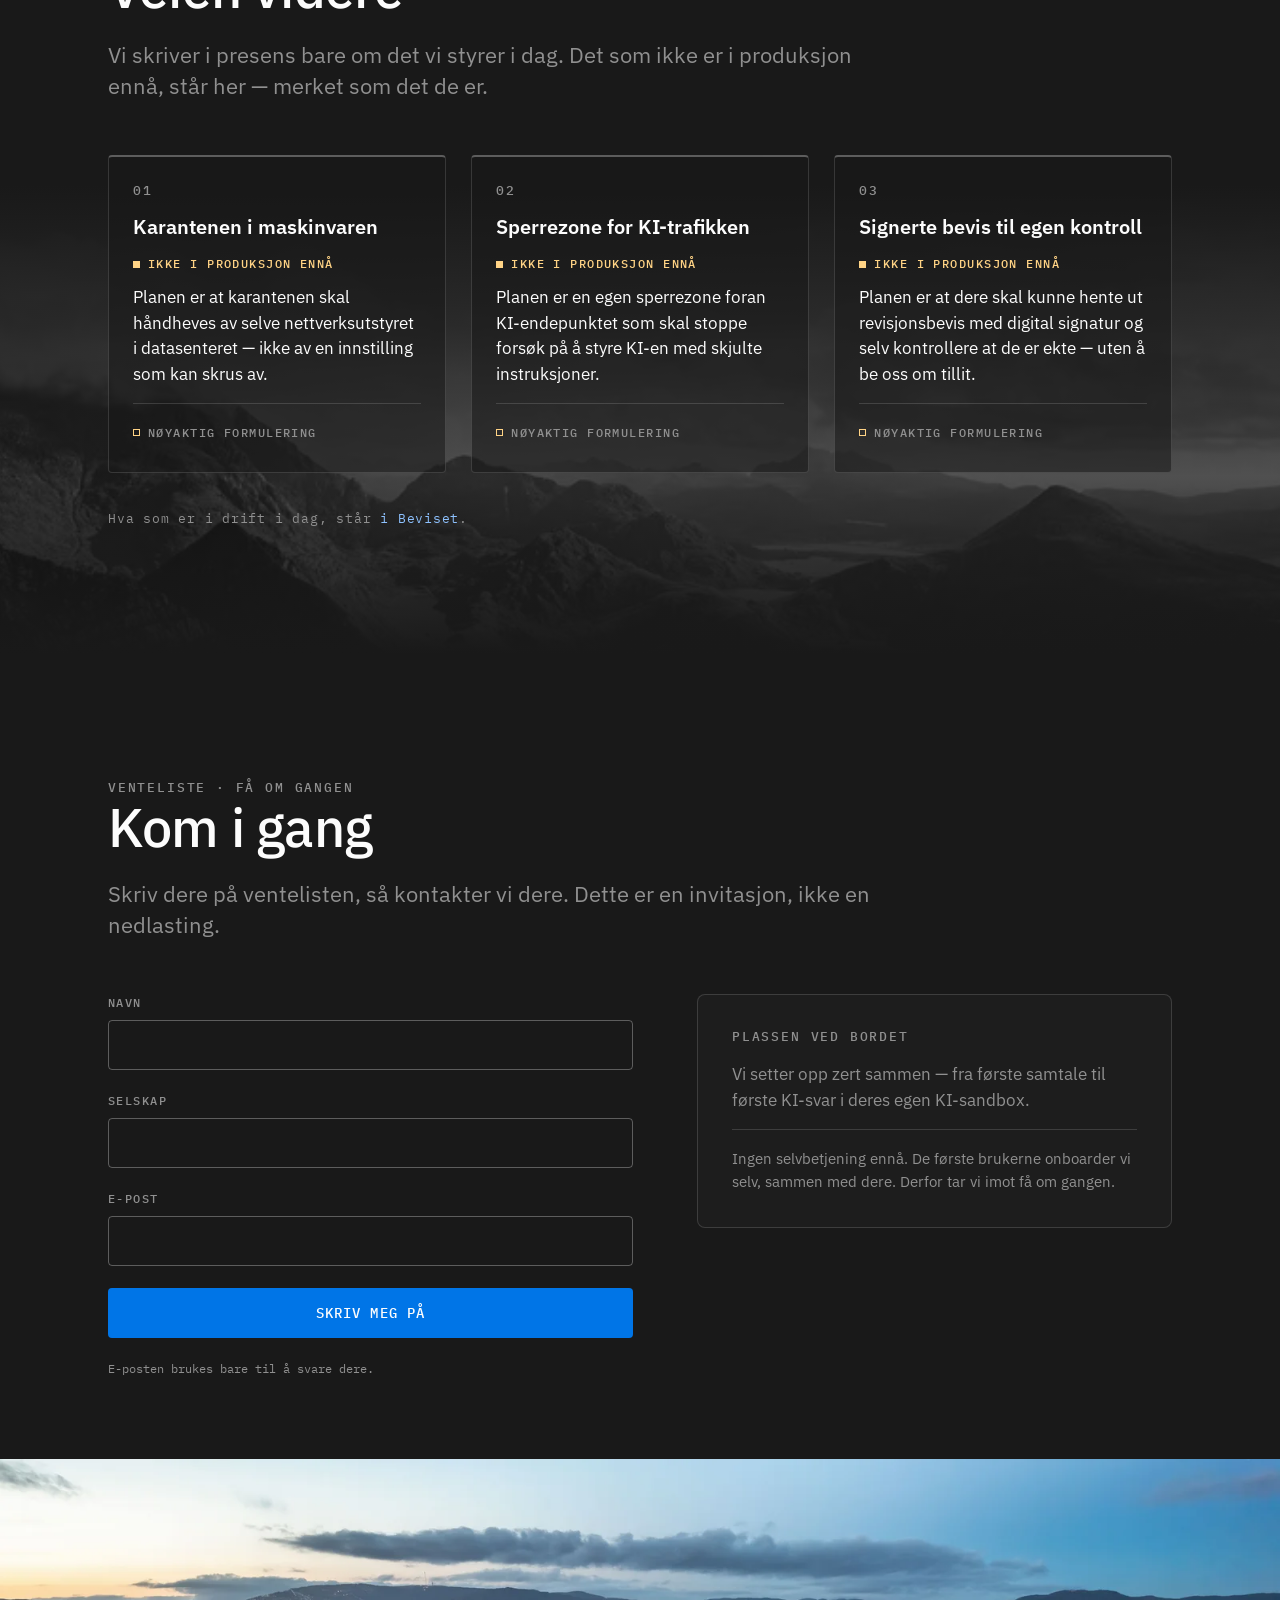
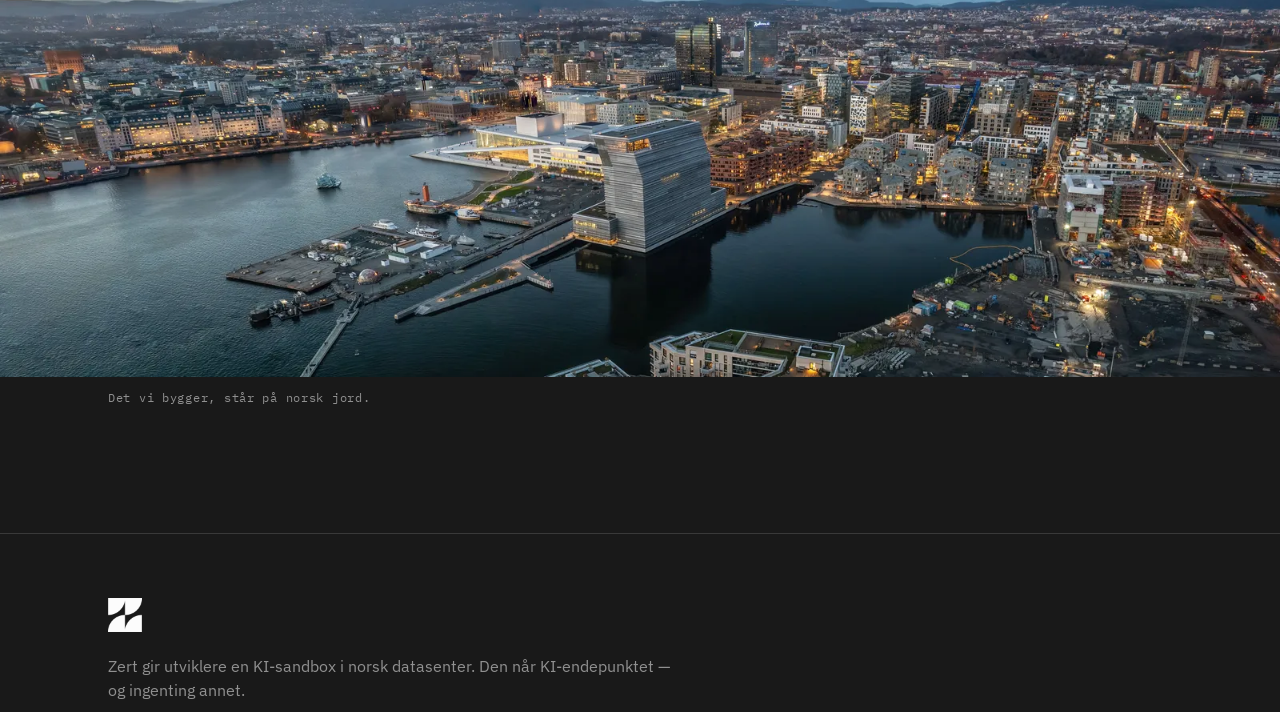
==== commit 4fcb38b5: "Rename developer page to utviklere.html per glossary URL" ====
--- a/index.html
+++ b/index.html
@@ -43,7 +43,7 @@
         <li><a href="#kom-i-gang">Kom i gang</a></li>
       </ul>
     </nav>
-    <a class="site-header__flate" href="utvikler.html">Utvikler</a>
+    <a class="site-header__flate" href="utviklere.html">Utvikler</a>
   </header>
 
   <noscript>
@@ -822,7 +822,7 @@
         </figure>
         <!-- /Avsluttende beat (ticket #21) -->
 
-        <p class="losningen__utvikler" data-reveal>Utviklere finner Zert på sin egen flate. <a class="losningen__utvikler-lenke" href="utvikler.html">Zert for utviklere</a></p>
+        <p class="losningen__utvikler" data-reveal>Utviklere finner Zert på sin egen flate. <a class="losningen__utvikler-lenke" href="utviklere.html">Zert for utviklere</a></p>
       </div>
     </section>
     <!-- ===== /ACT:losningen ===== -->
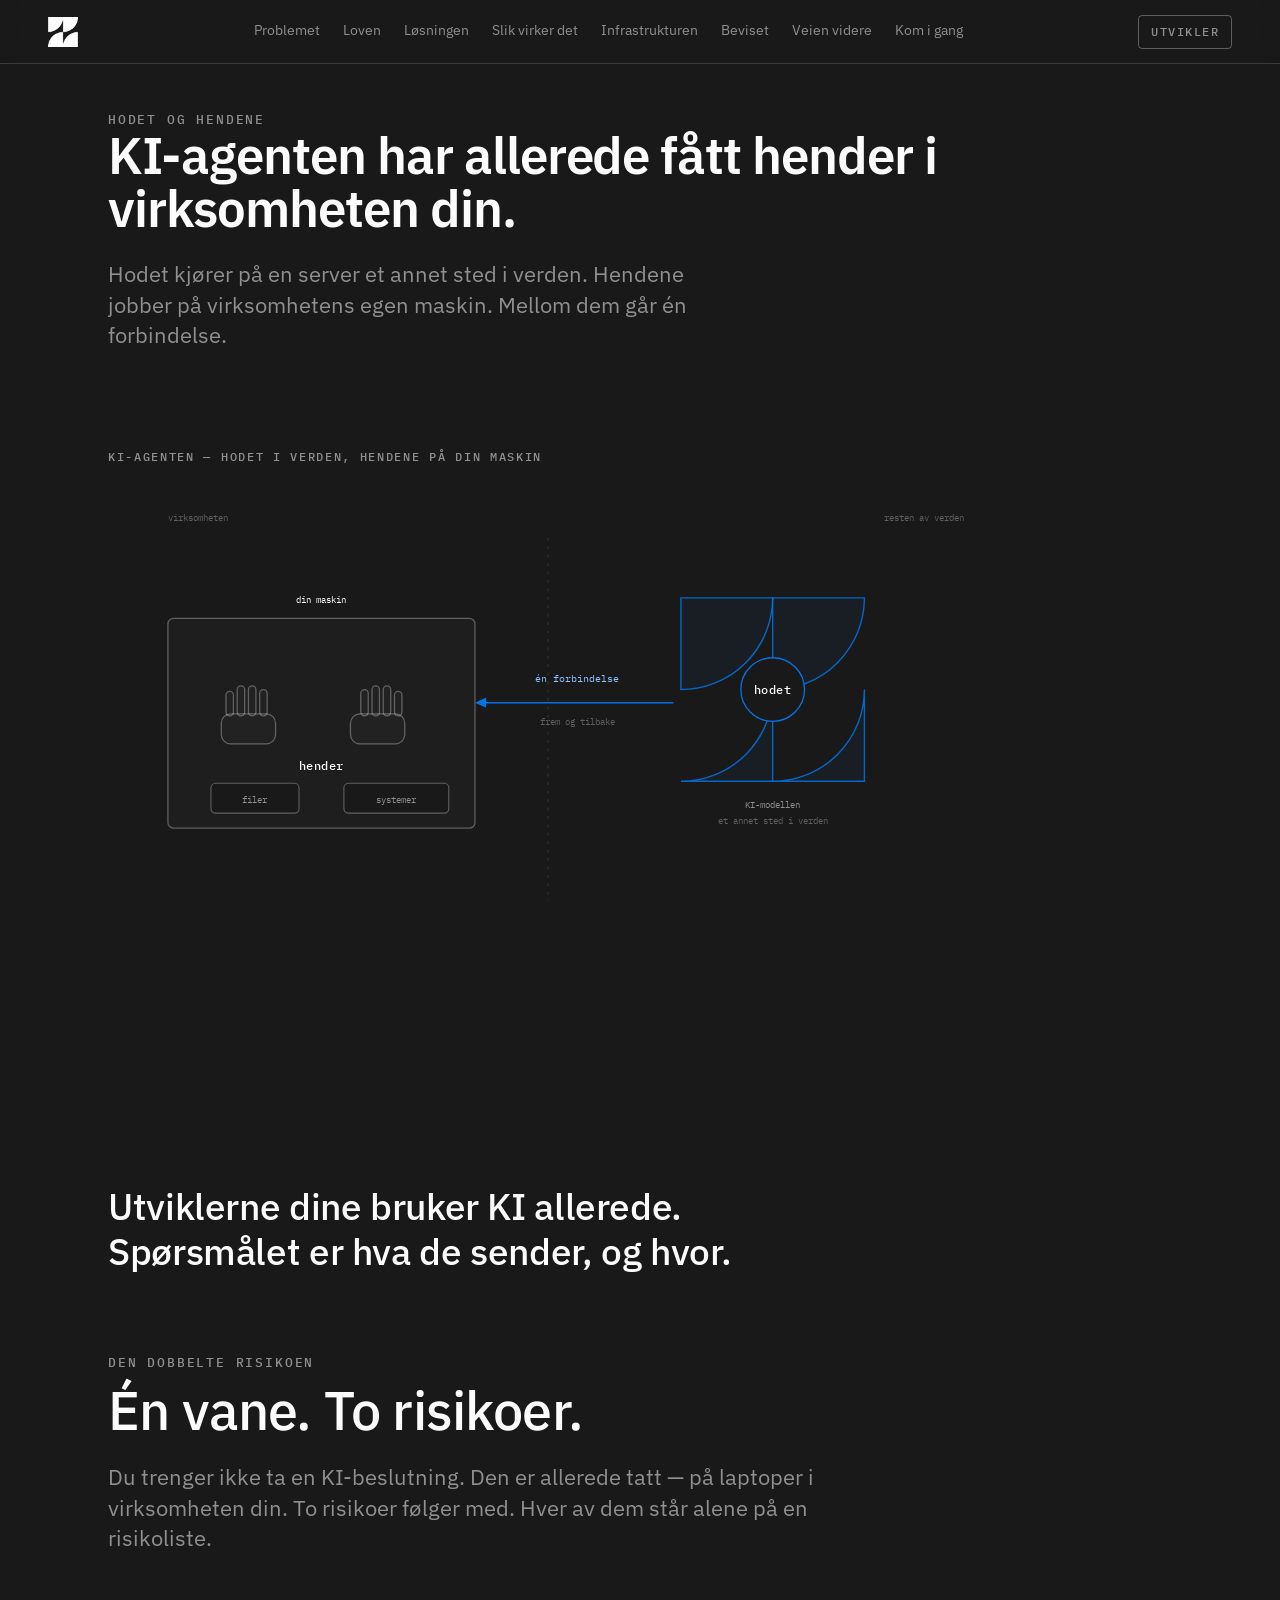
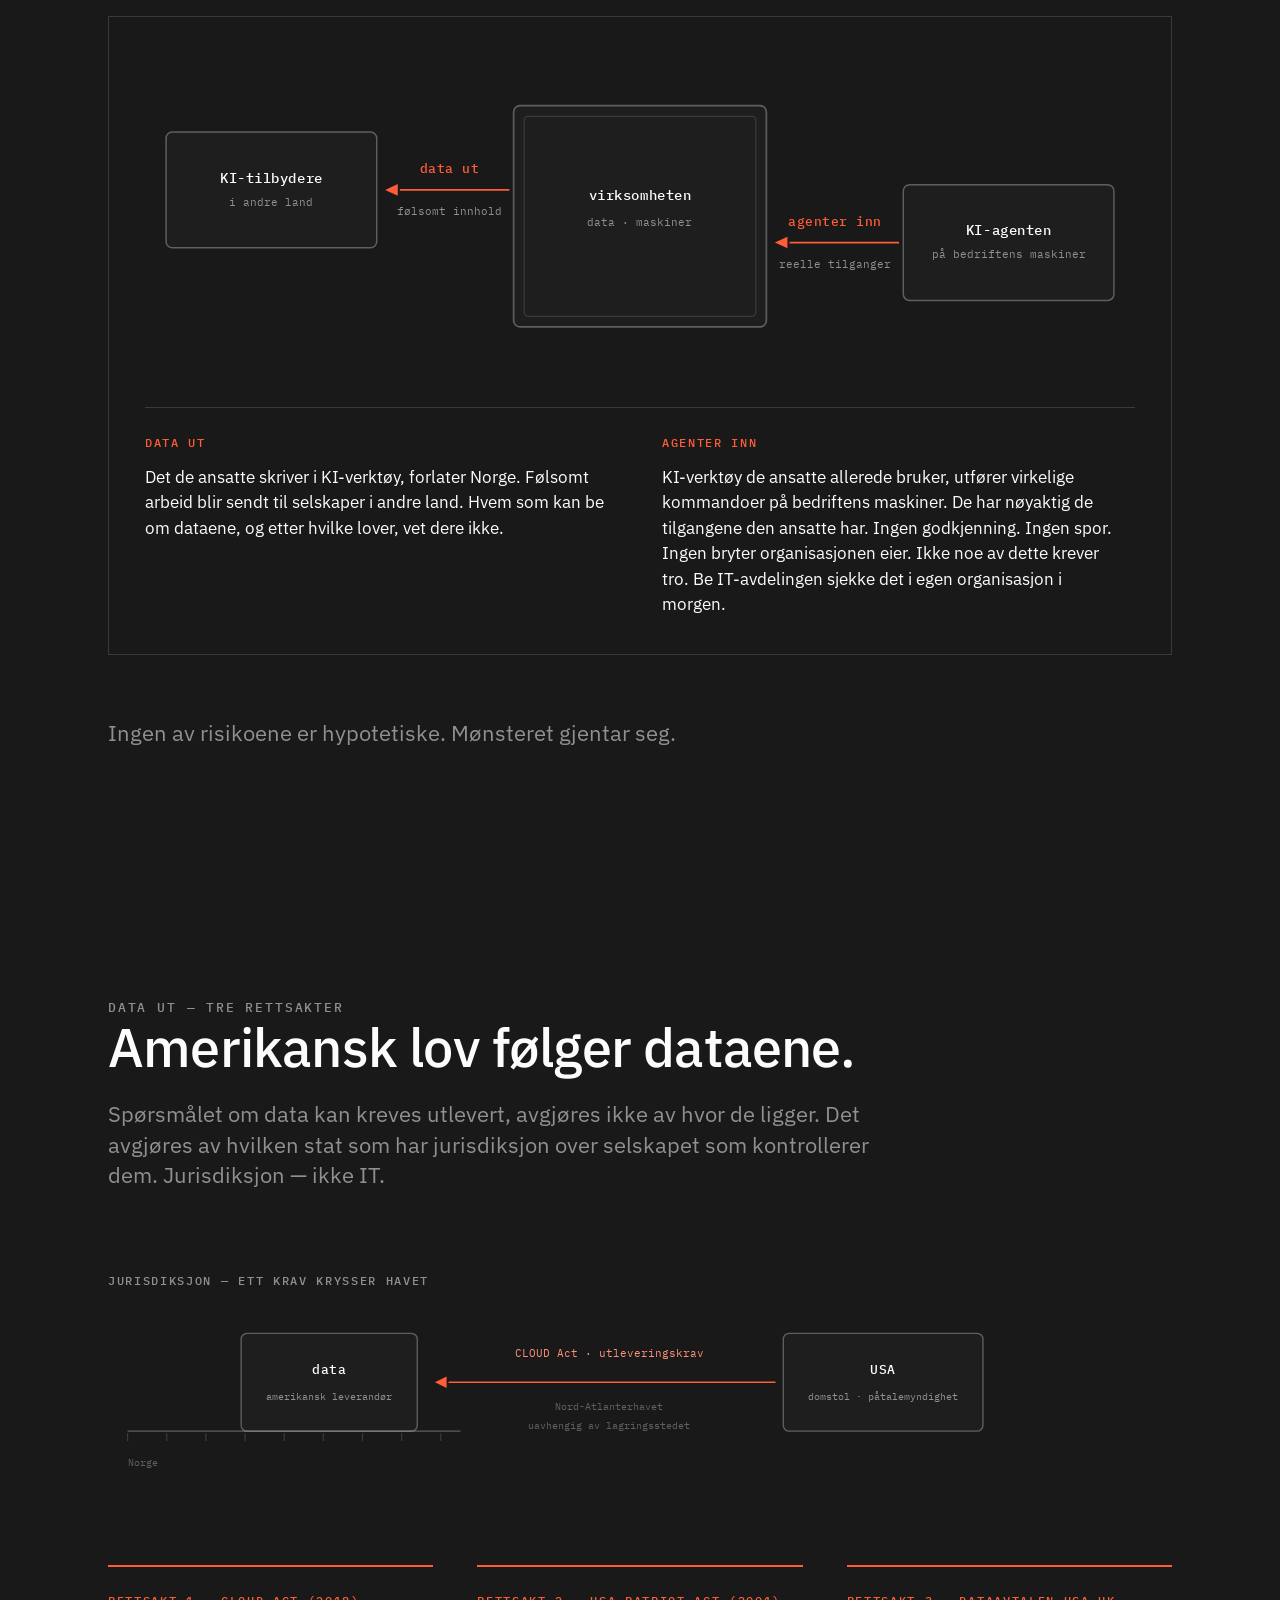
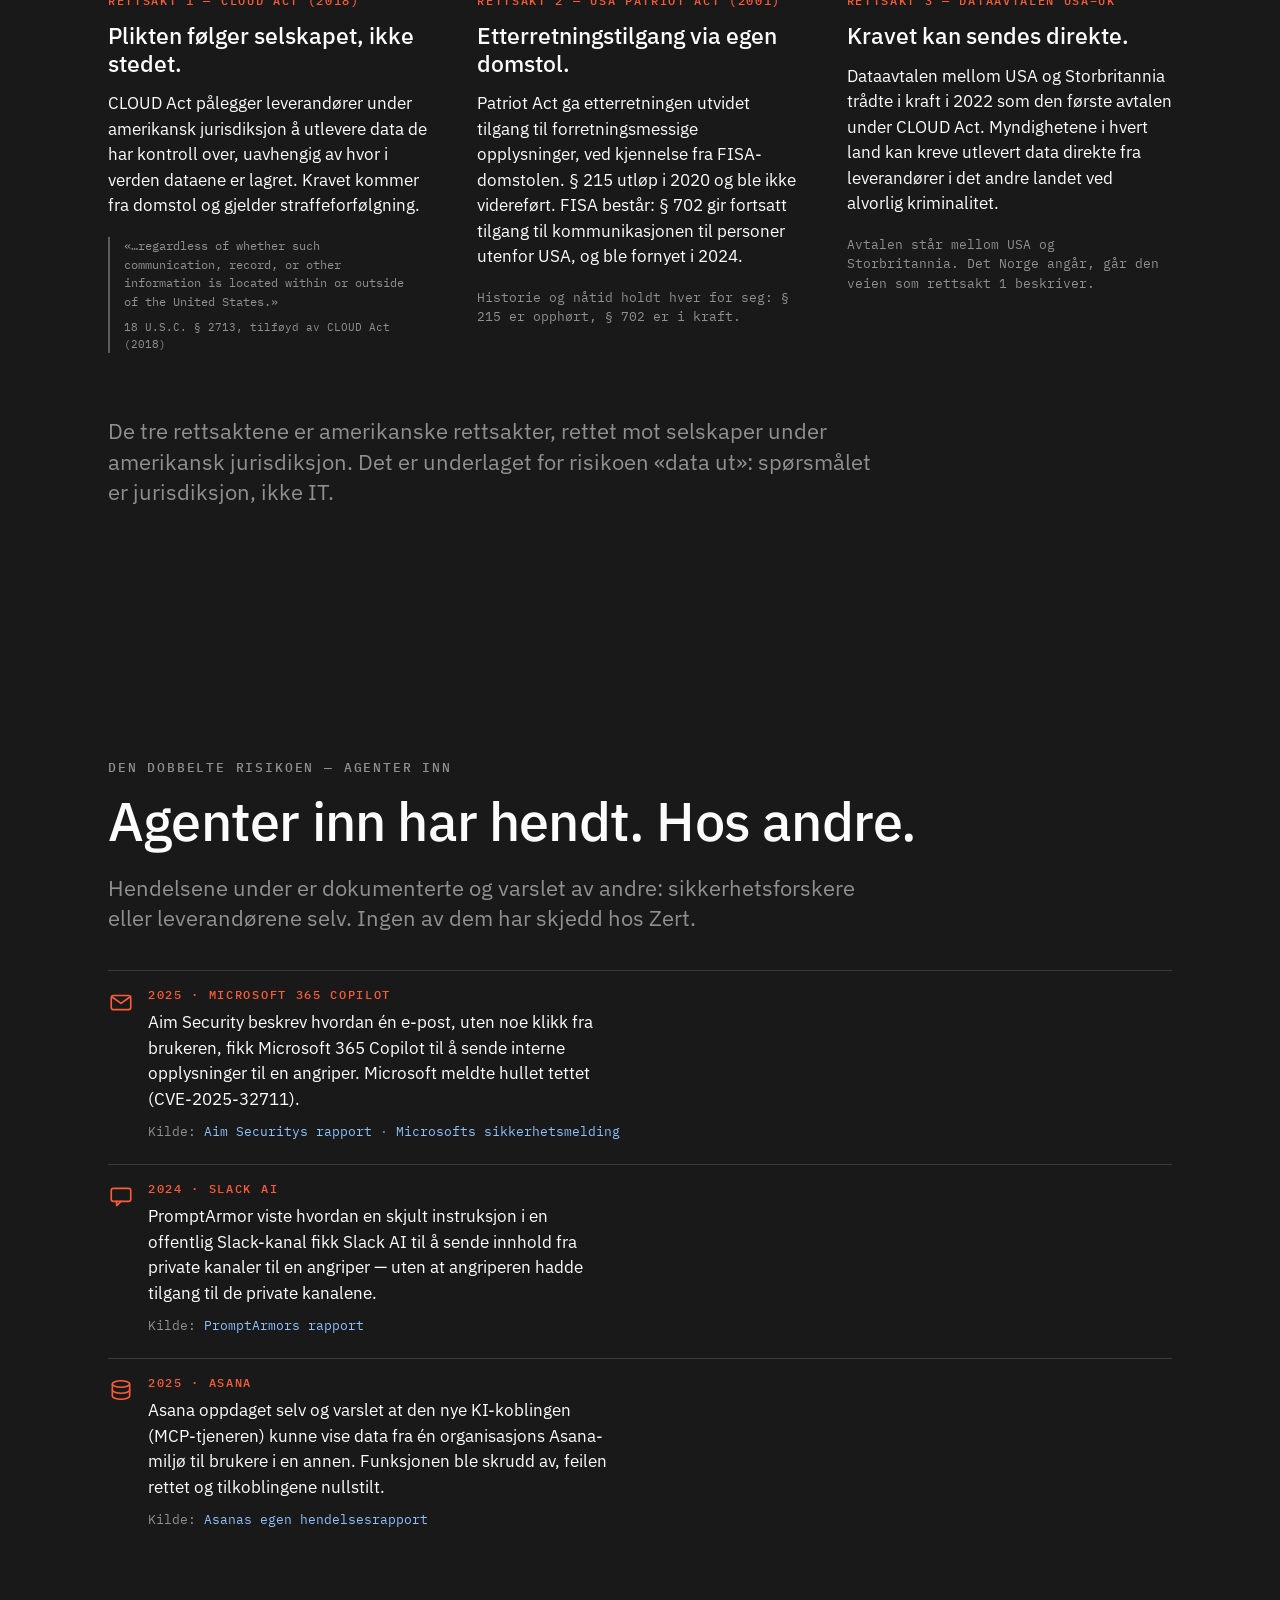
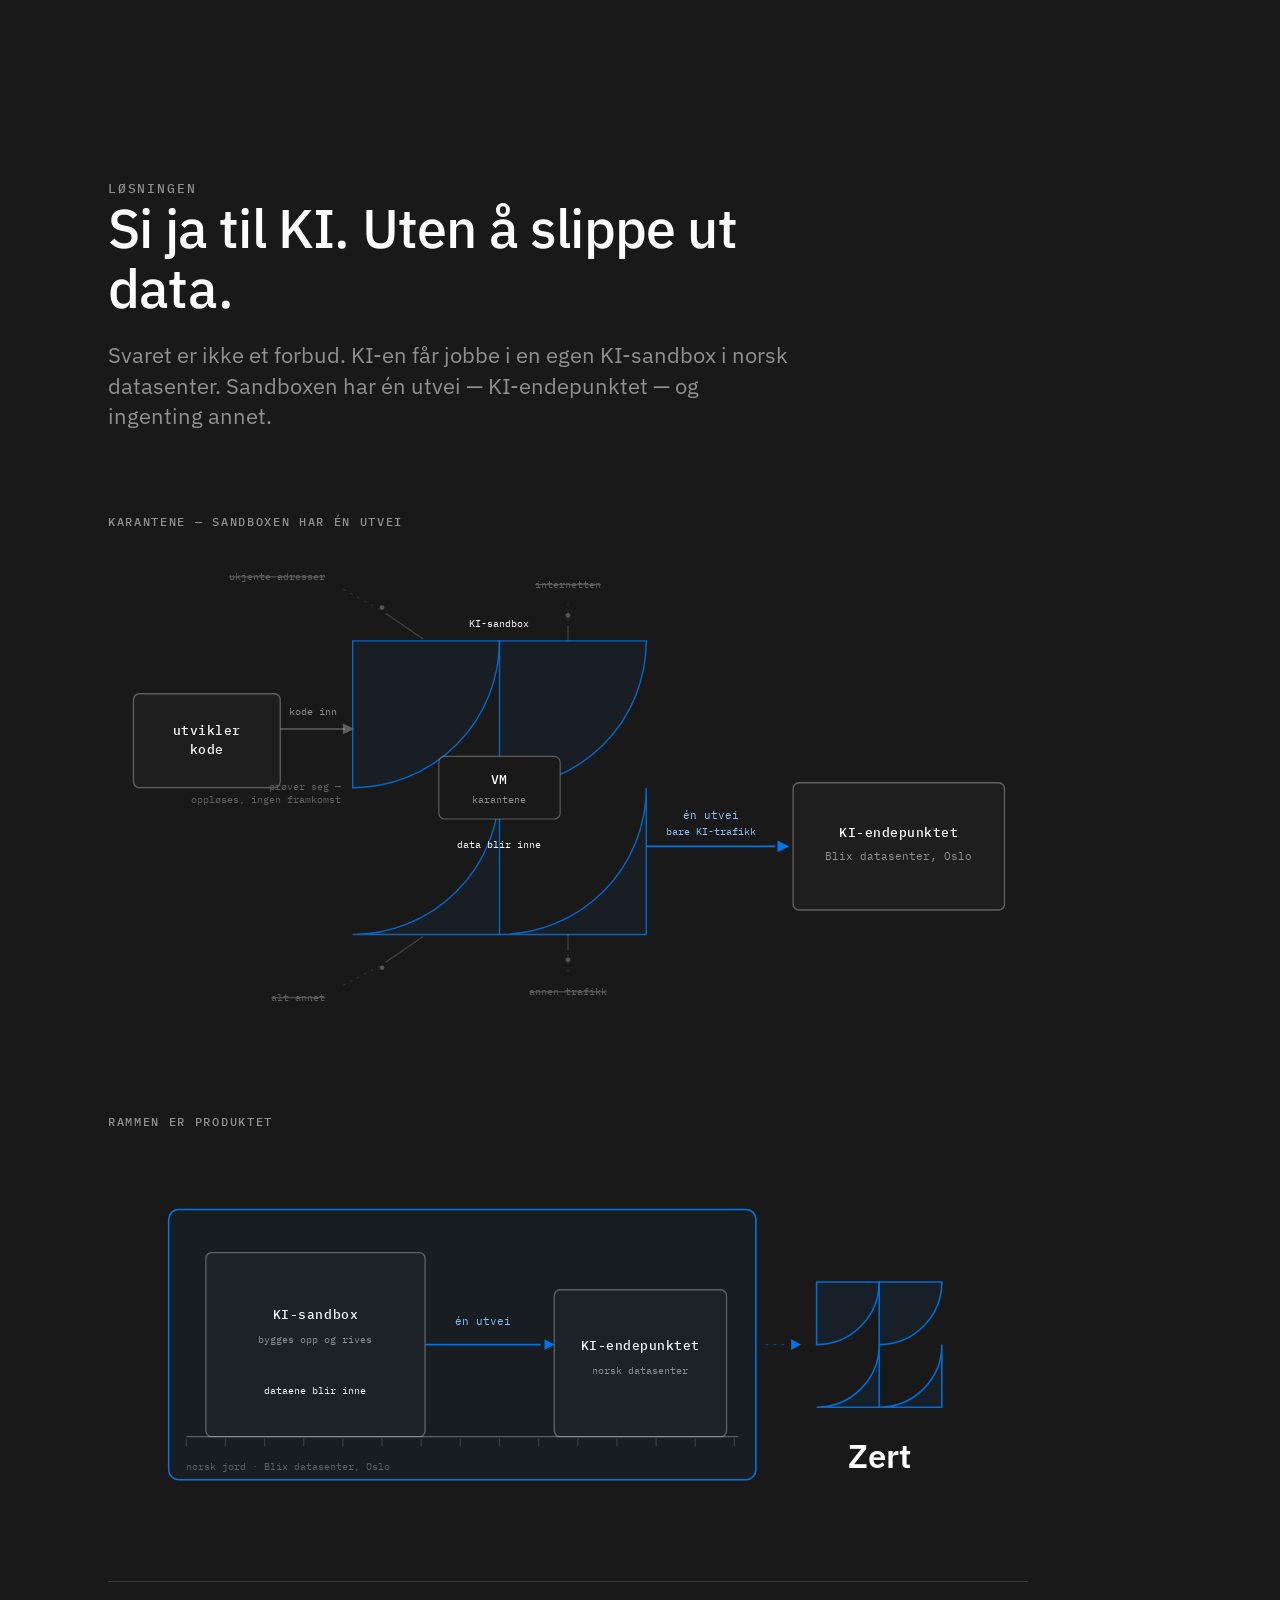
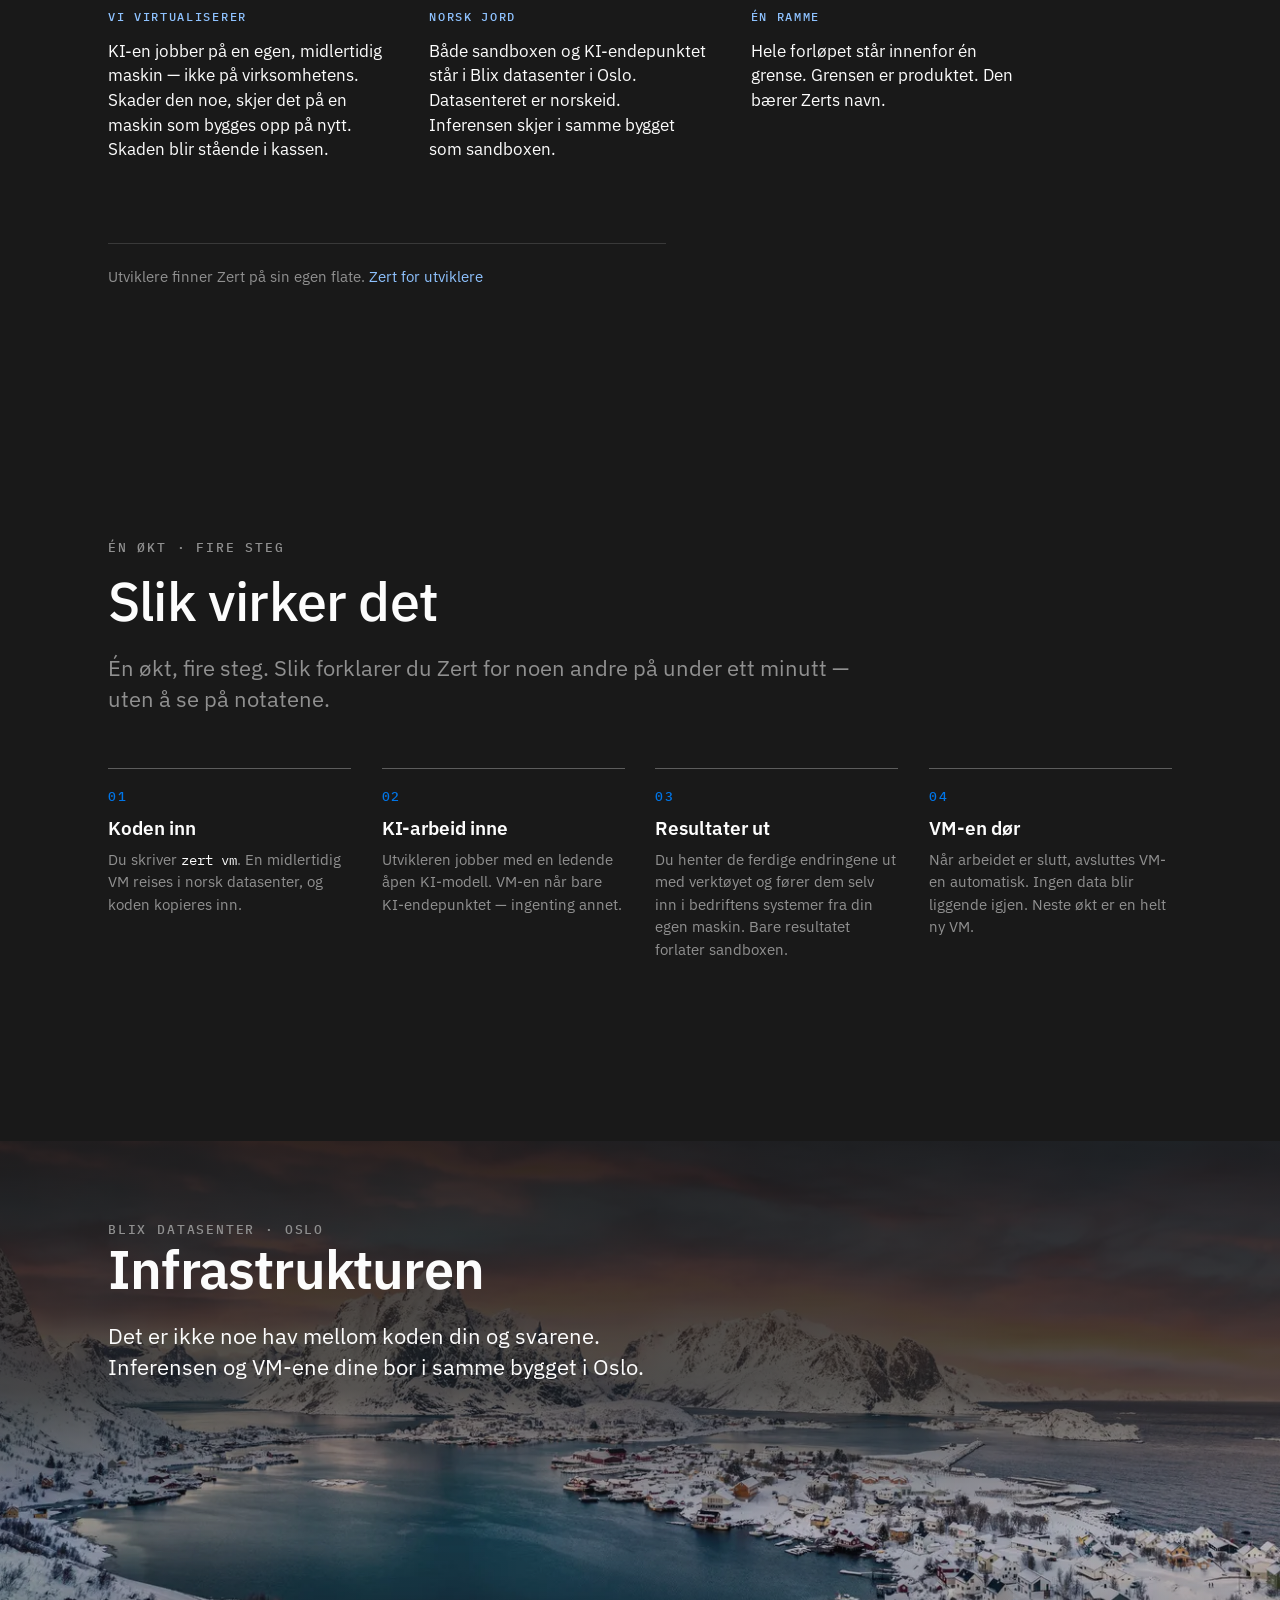
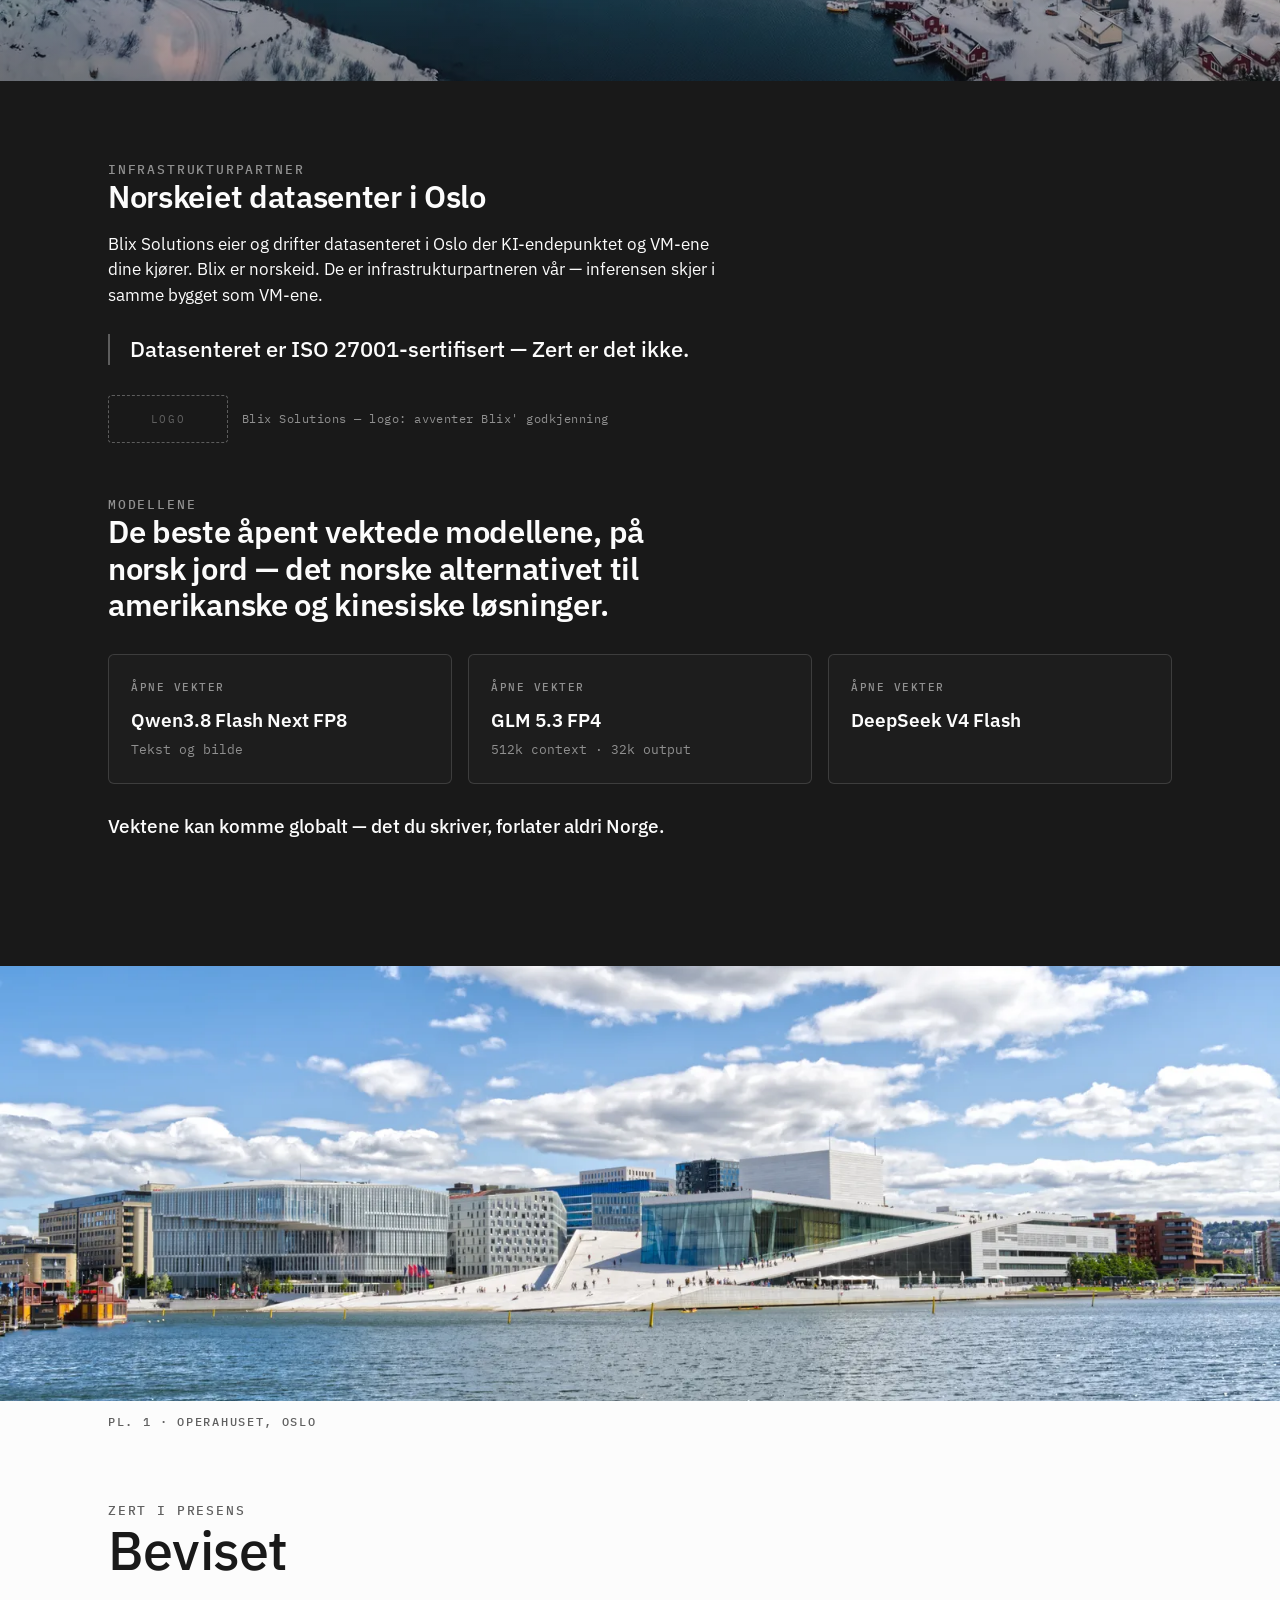
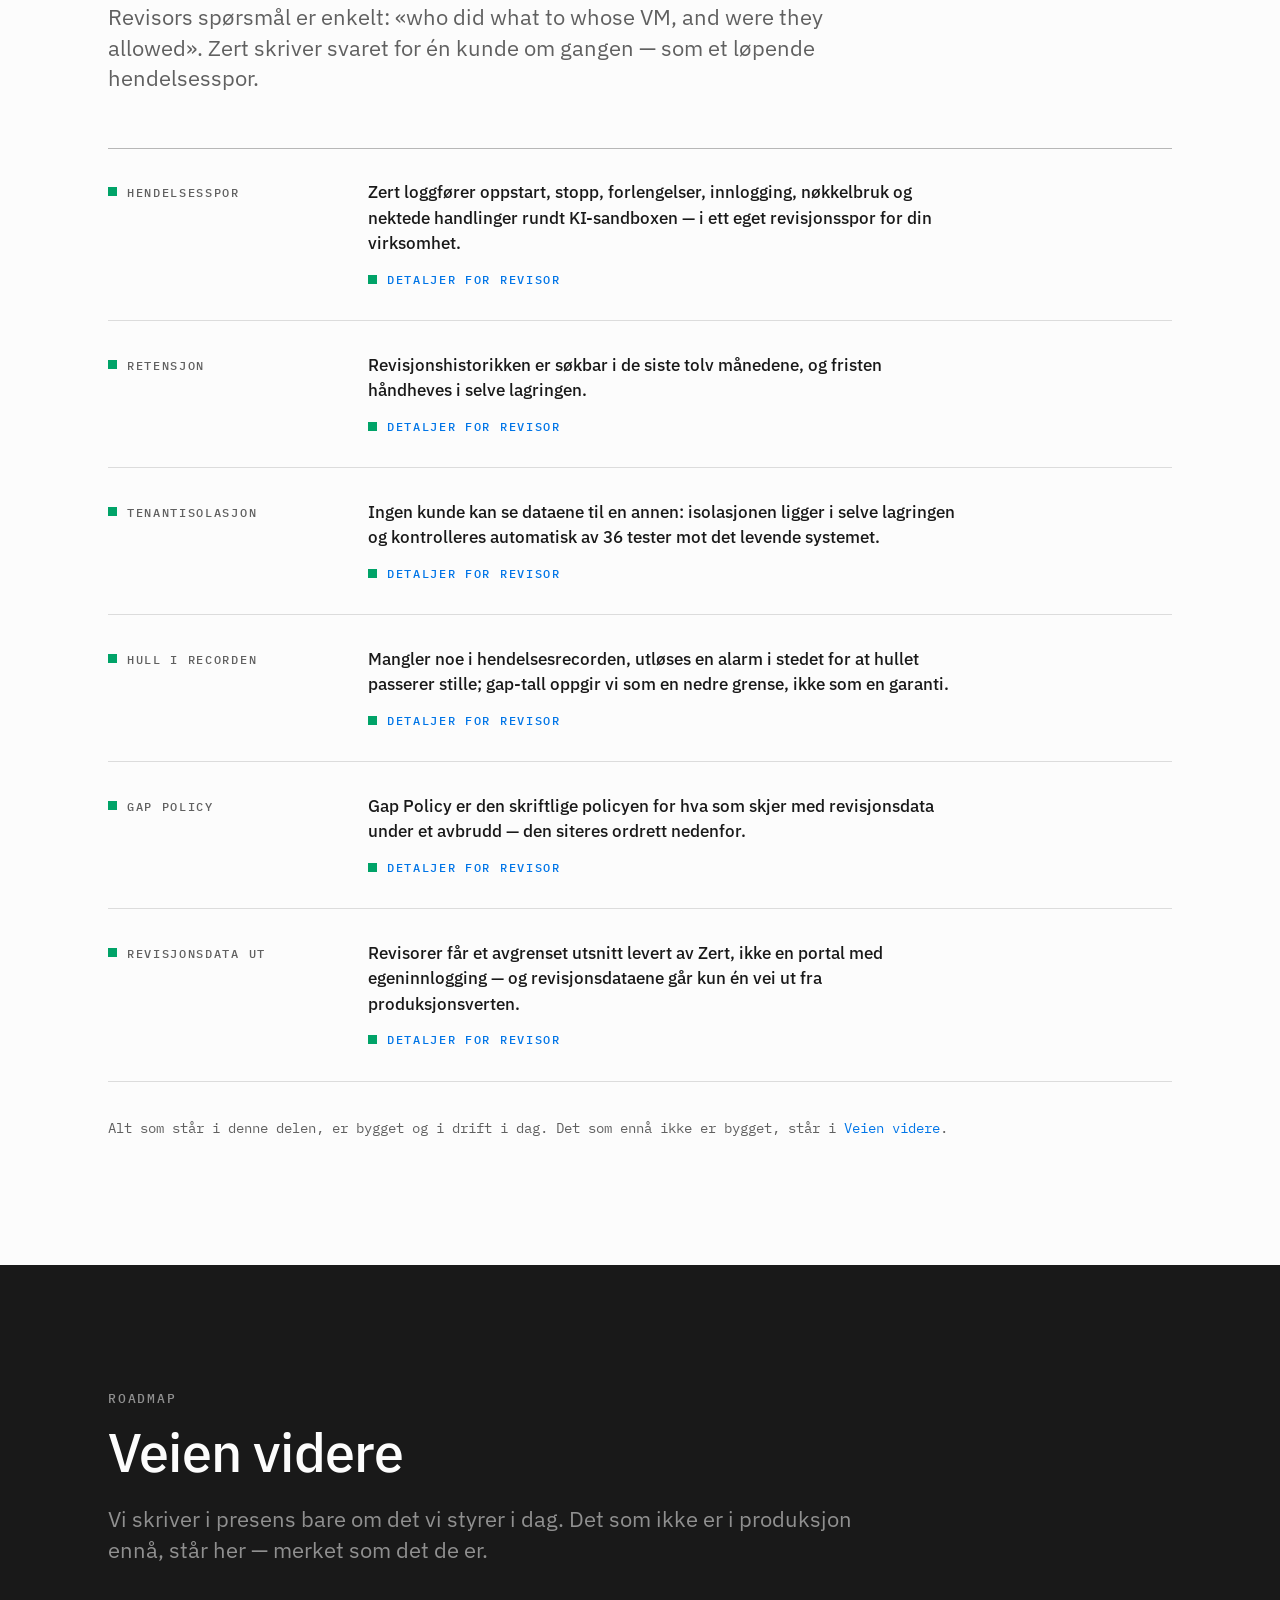
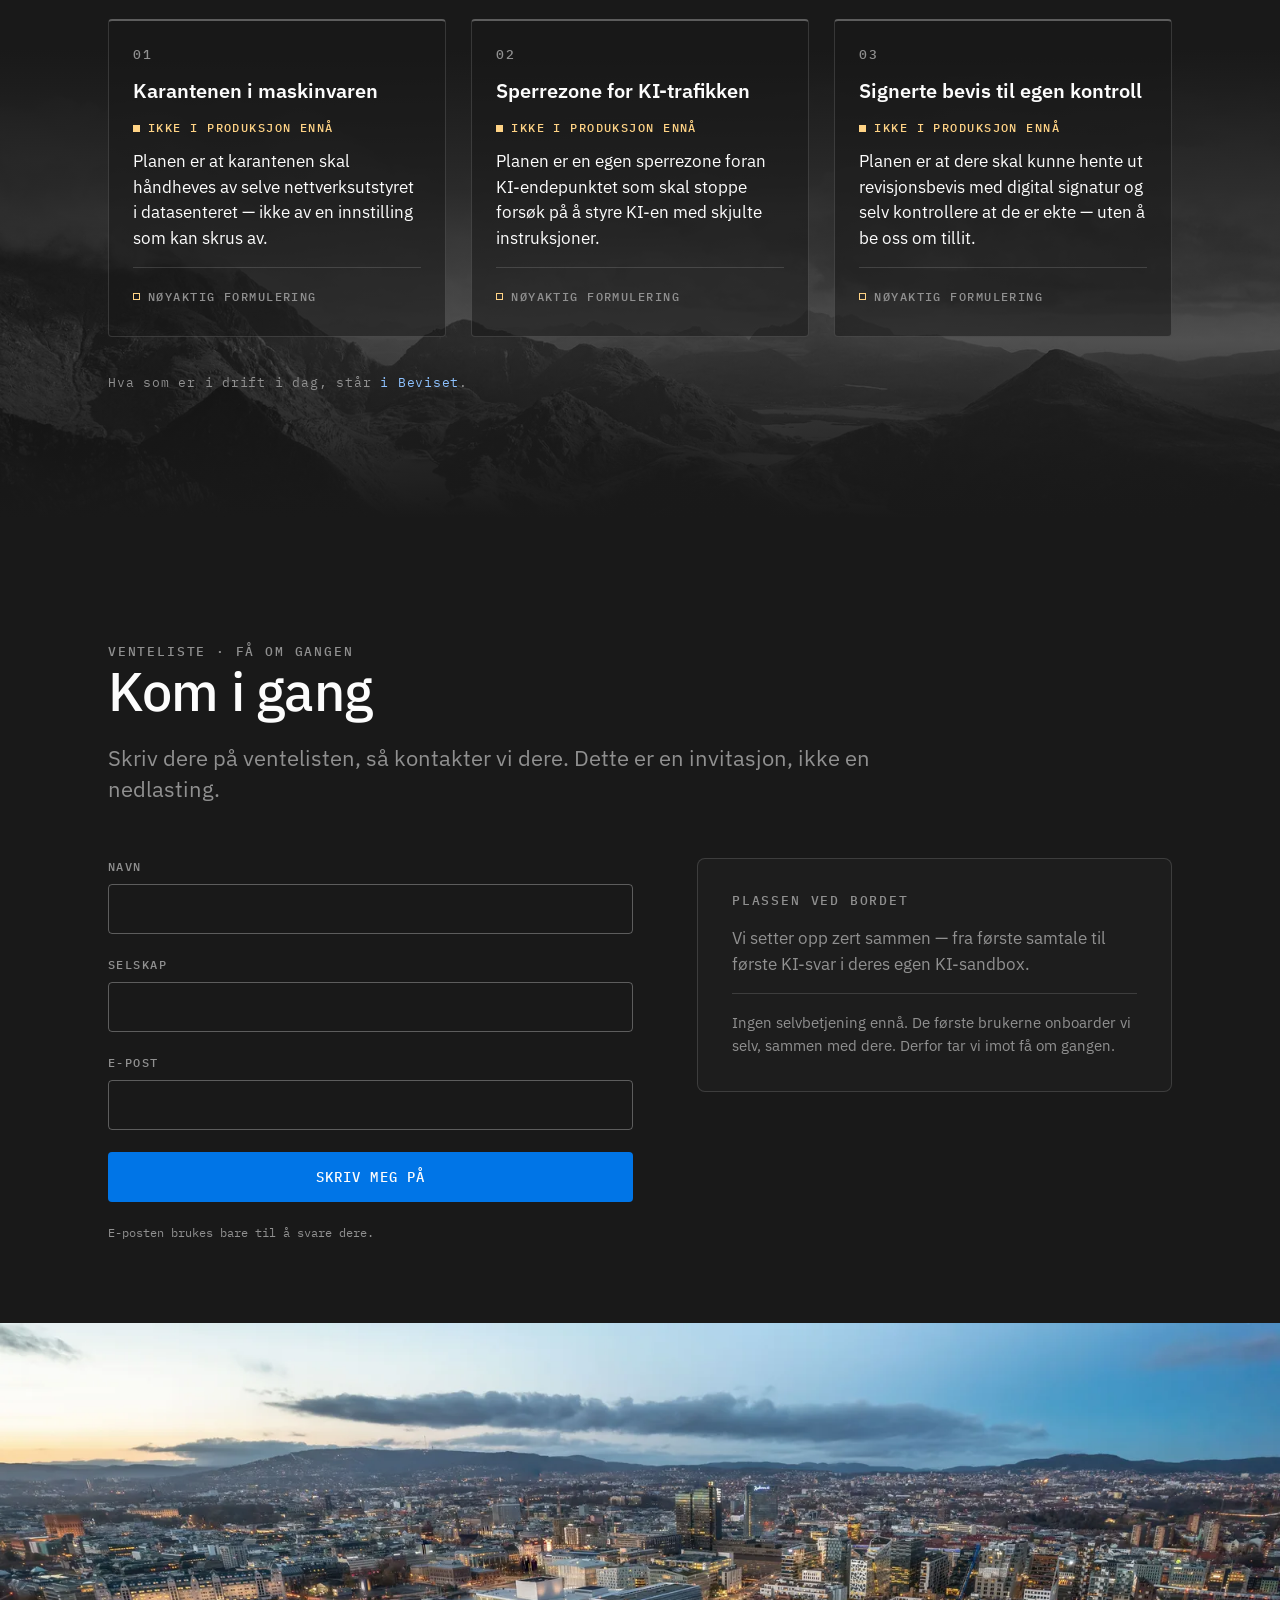
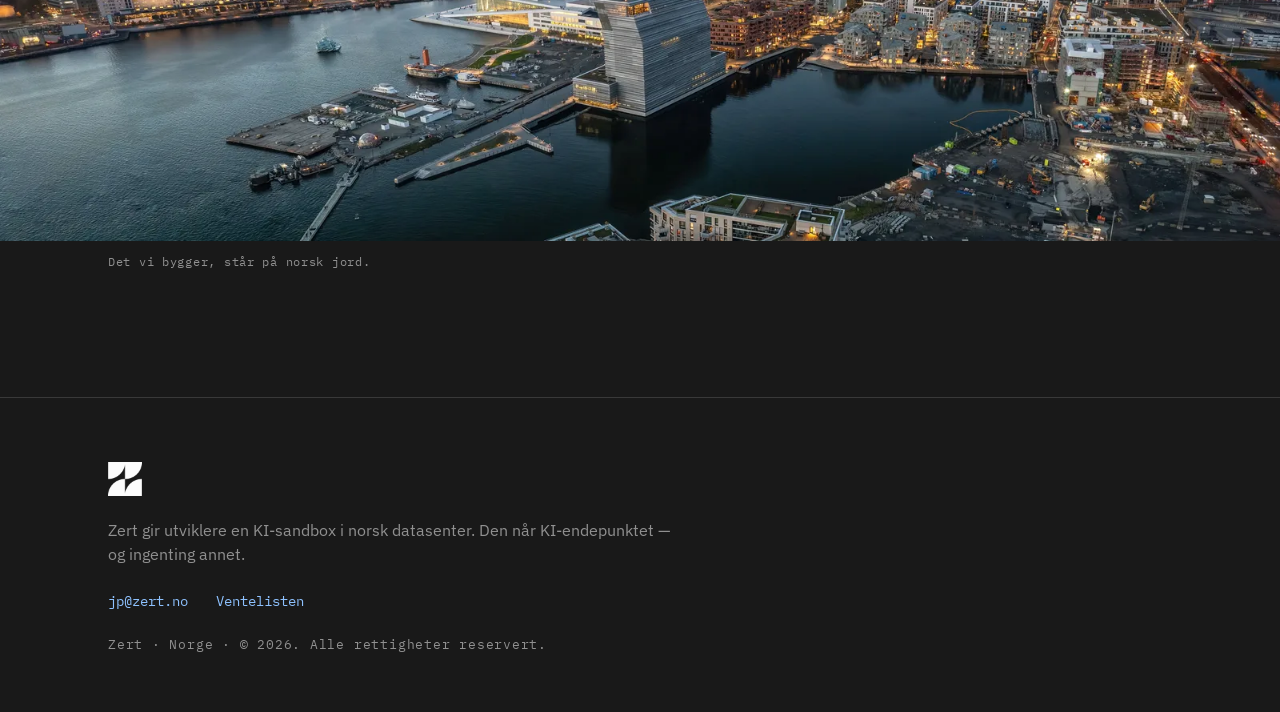
==== commit e082b53c: "Remove stale ticket 5 placeholder comments from losningen act" ====
--- a/index.html
+++ b/index.html
@@ -514,7 +514,6 @@
         <!-- Karantene-diagrammet (ticket #21): flyttet hit fra hero. KI-sandboxen
              når KI-endepunktet — og fysisk ingenting annet. Engangsanimasjon;
              tilstandsmaskin i CSS (ACT: losningen), kontroll i BEHAVIOR:losningen. -->
-        <!-- PLACEHOLDER: replaced by ticket #5 containment diagram -->
         <figure class="losningen__figure" data-reveal-group>
           <figcaption class="losningen__figure-label" data-reveal>Karantene — sandboxen har én utvei</figcaption>
 
@@ -685,7 +684,6 @@
 
           </div>
         </figure>
-        <!-- /PLACEHOLDER: ticket #5 containment diagram -->
         <!-- /Karantene-diagrammet (ticket #21) -->
 
         <!-- Avsluttende beat (ticket #21): virtualiseres -> norsk jord -> den
